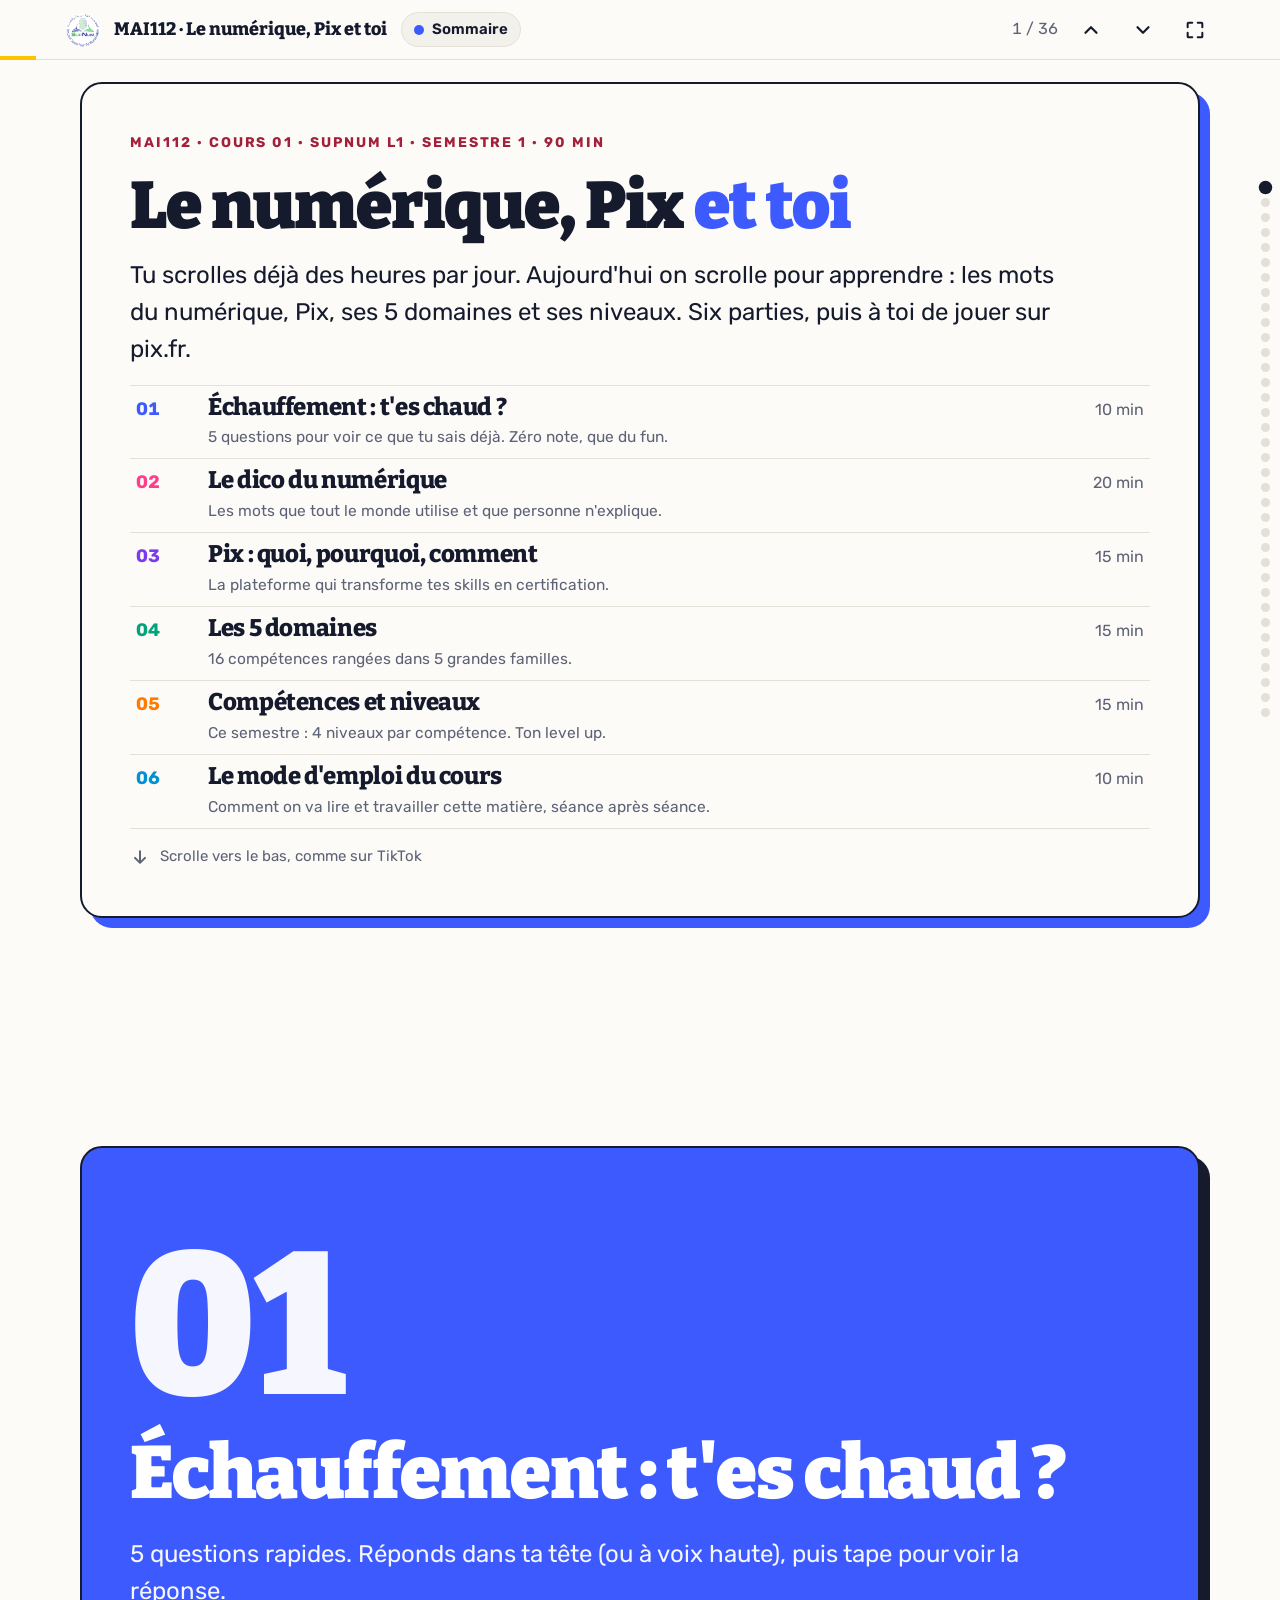
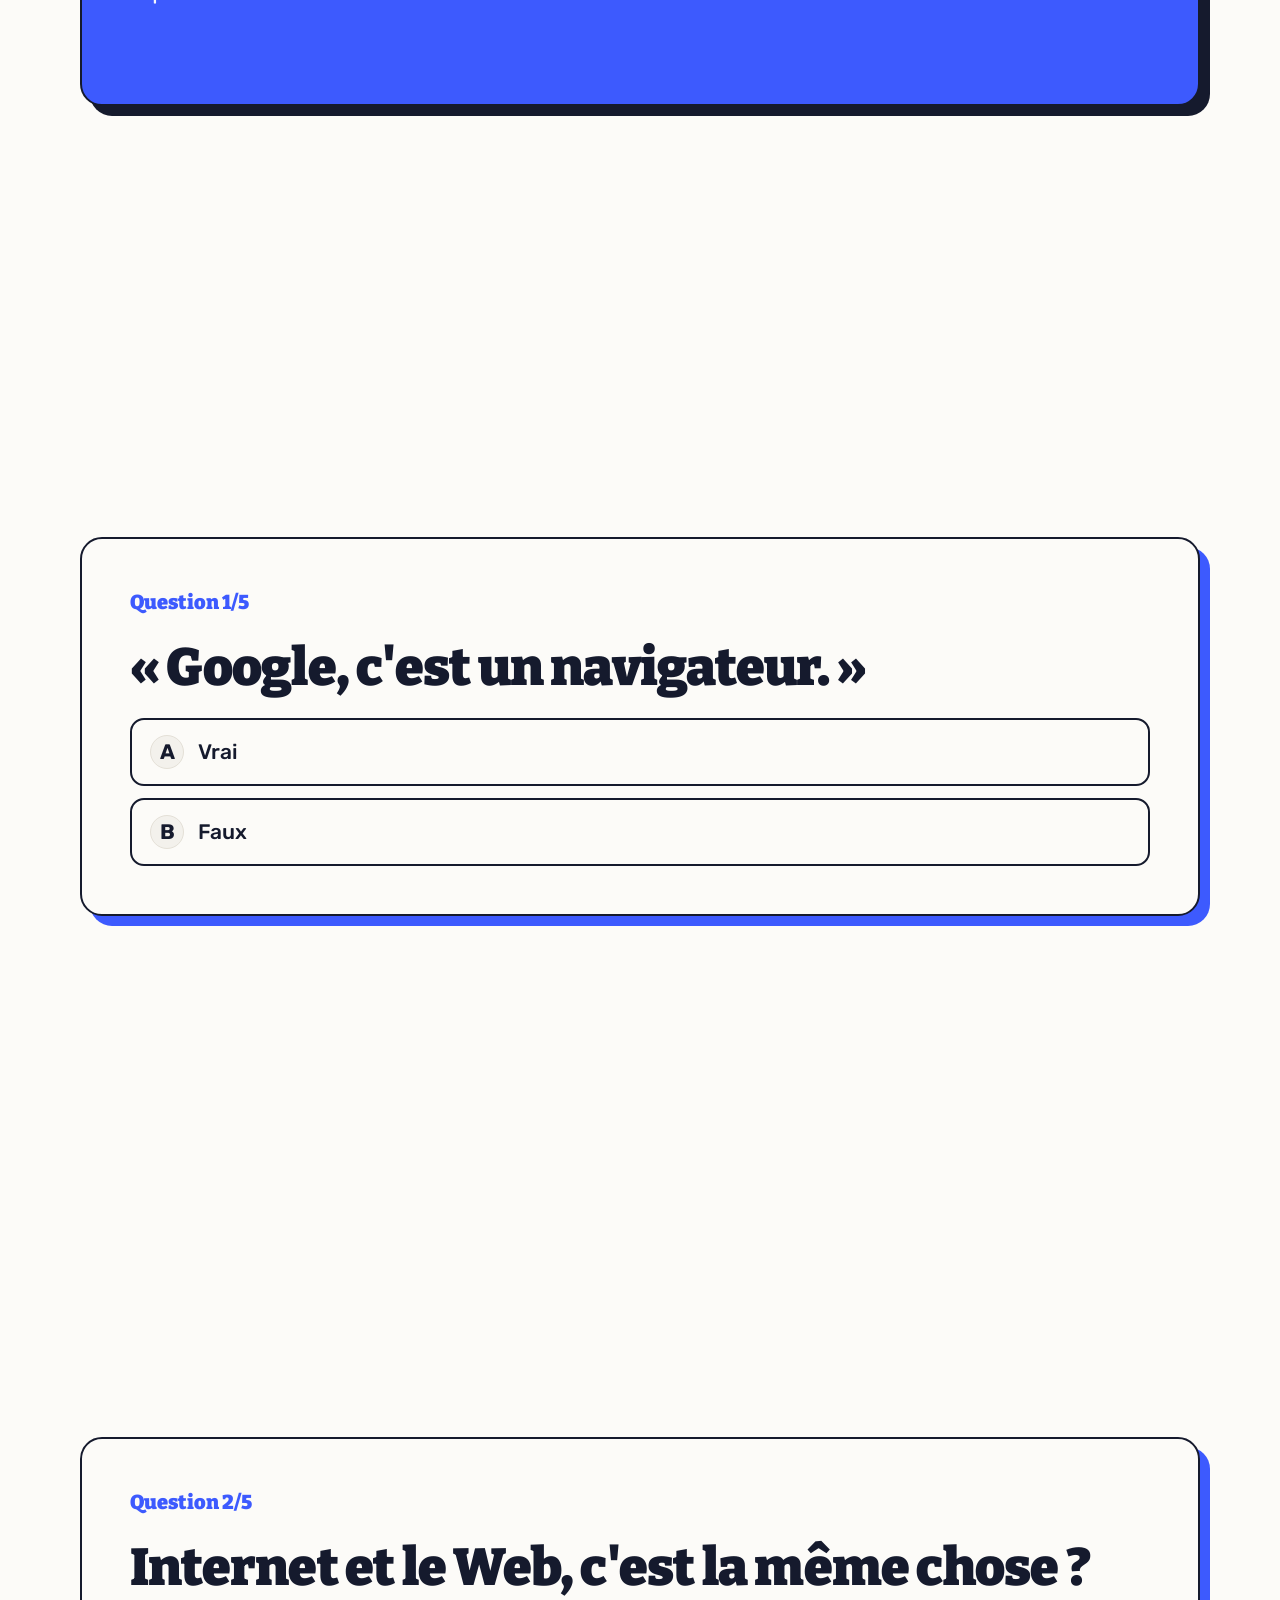
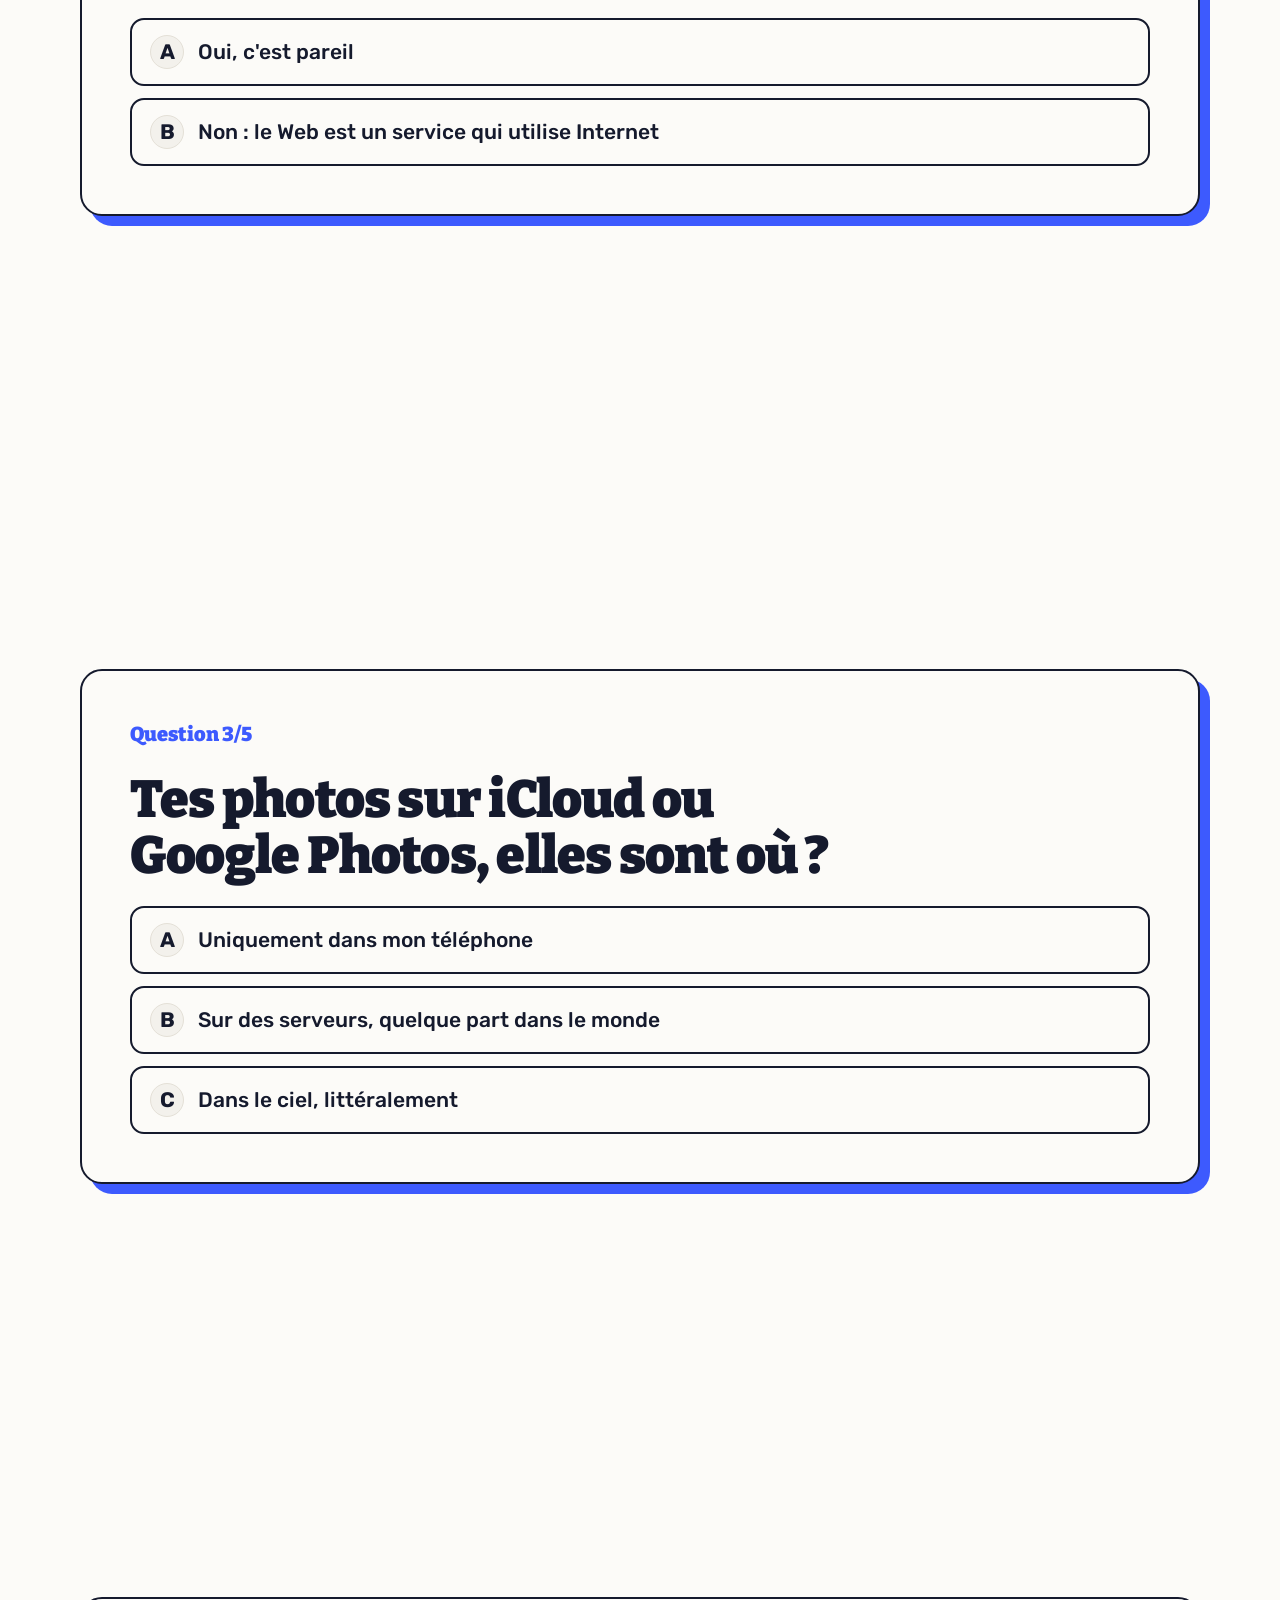
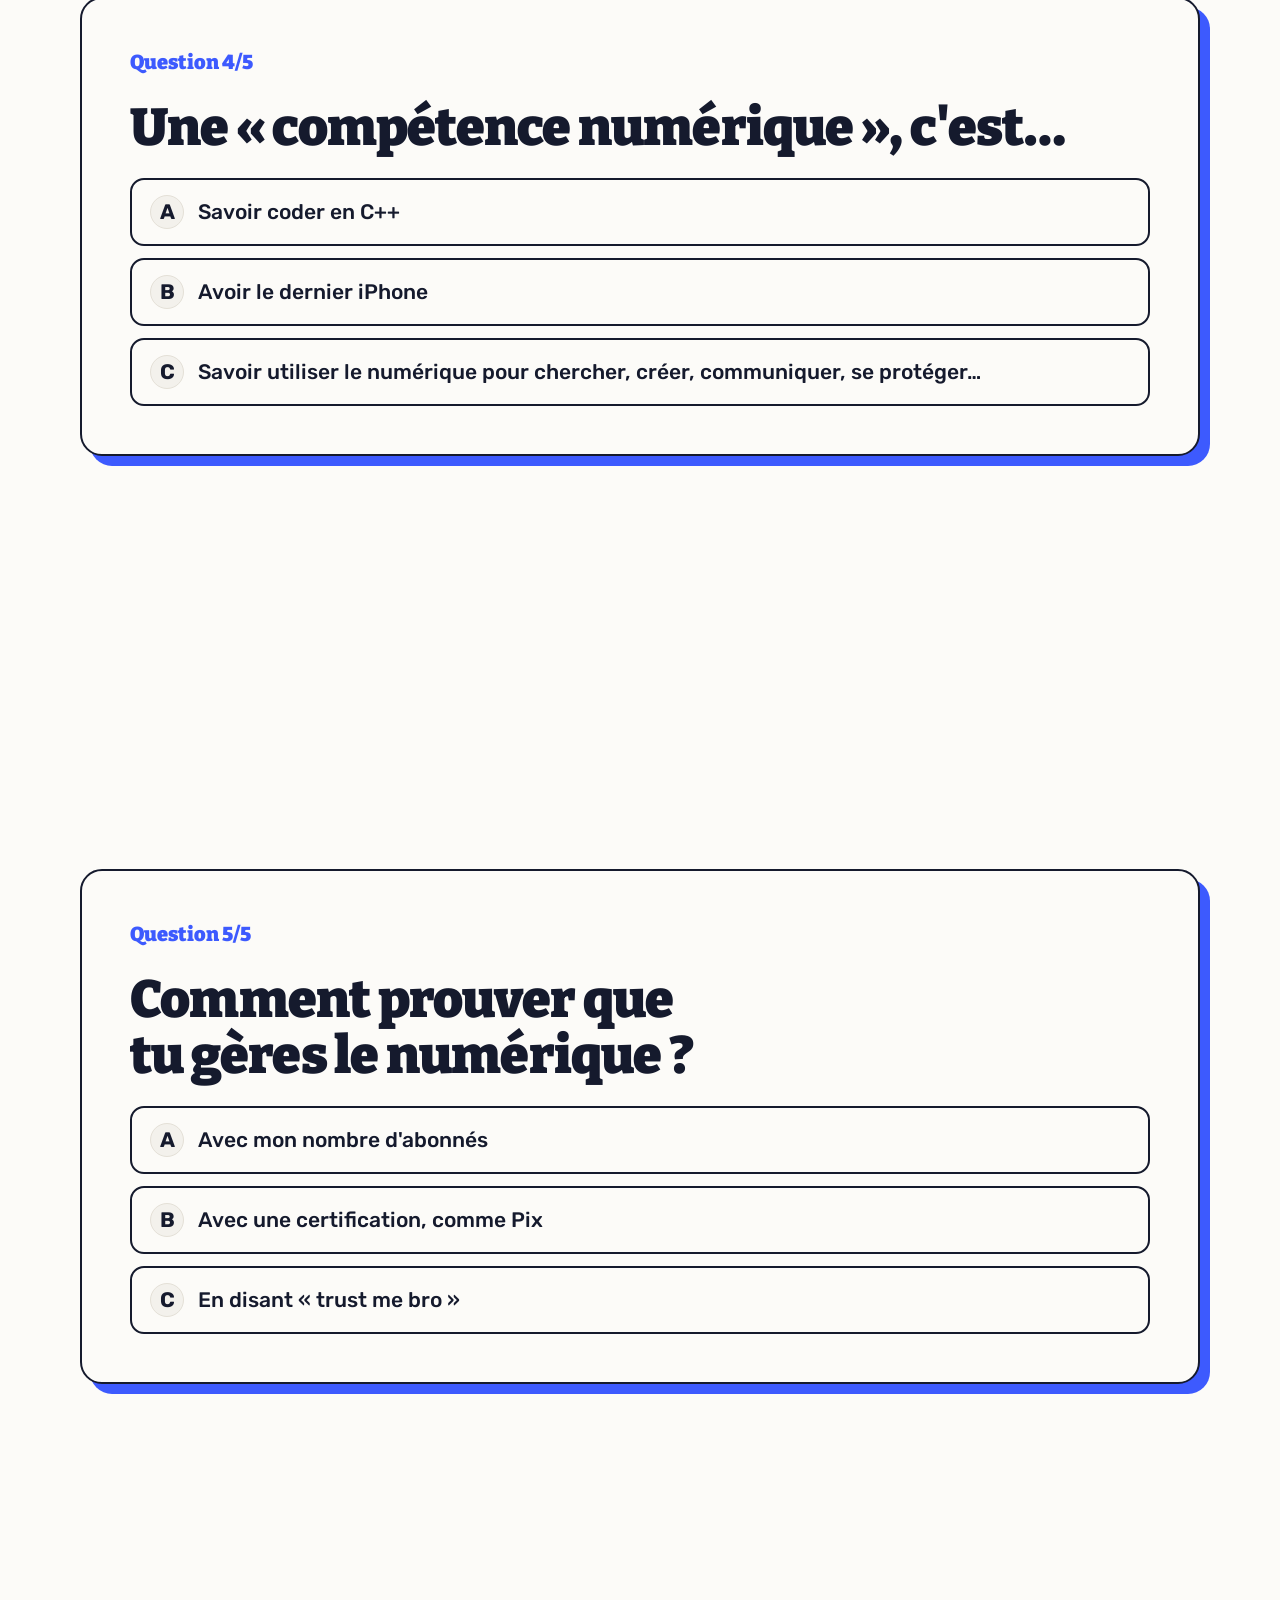
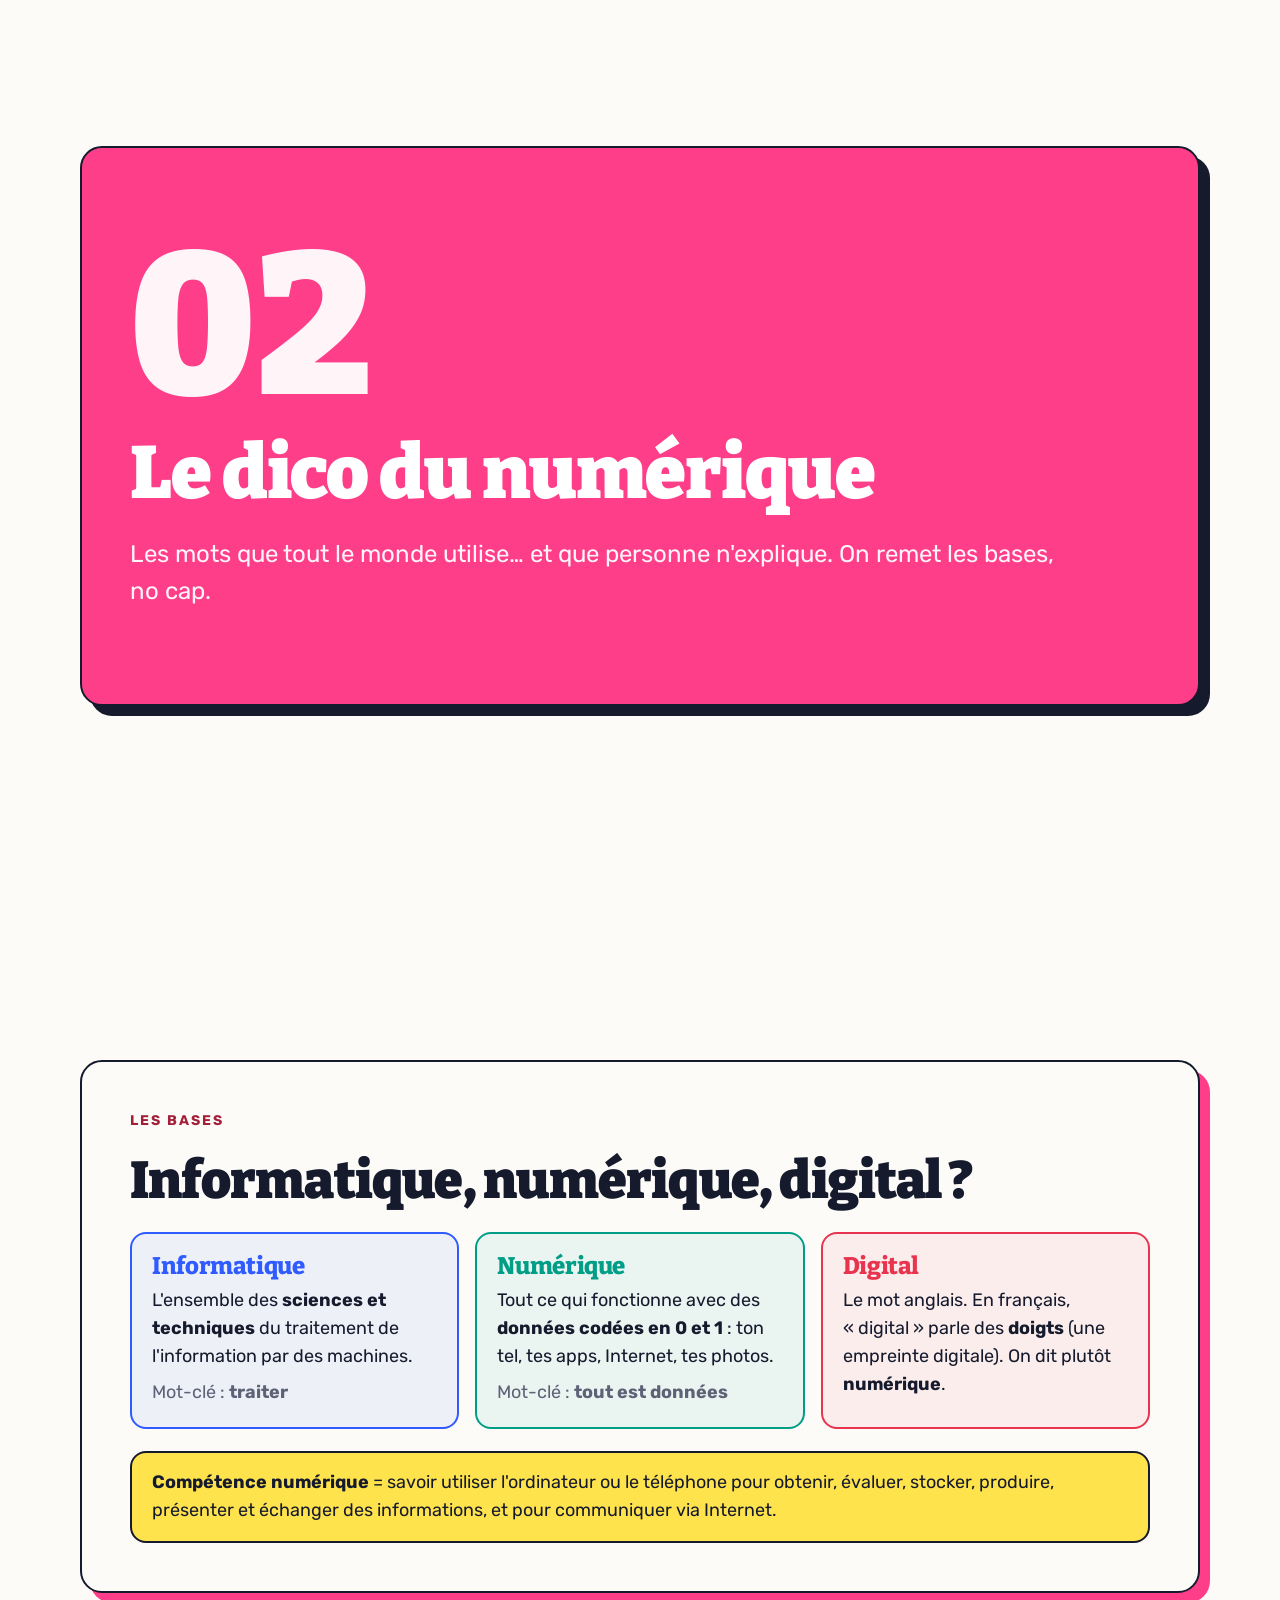
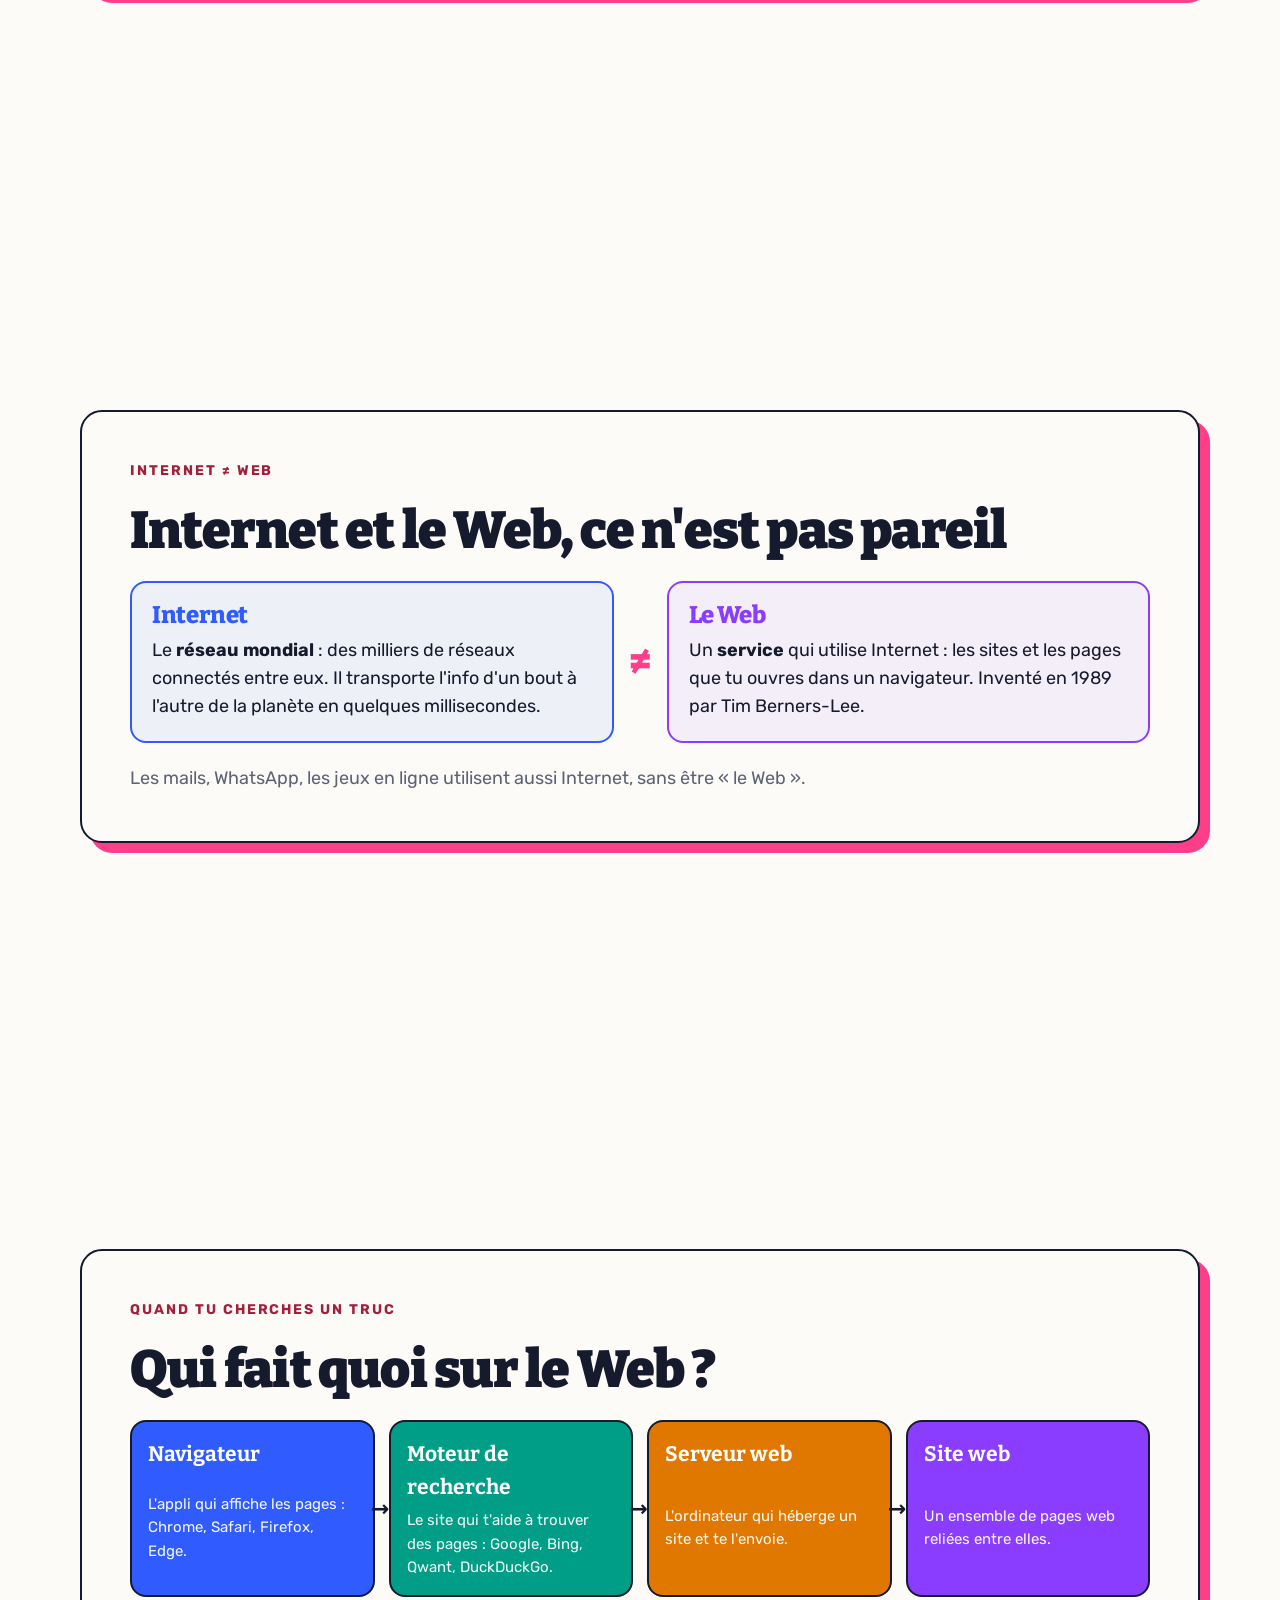
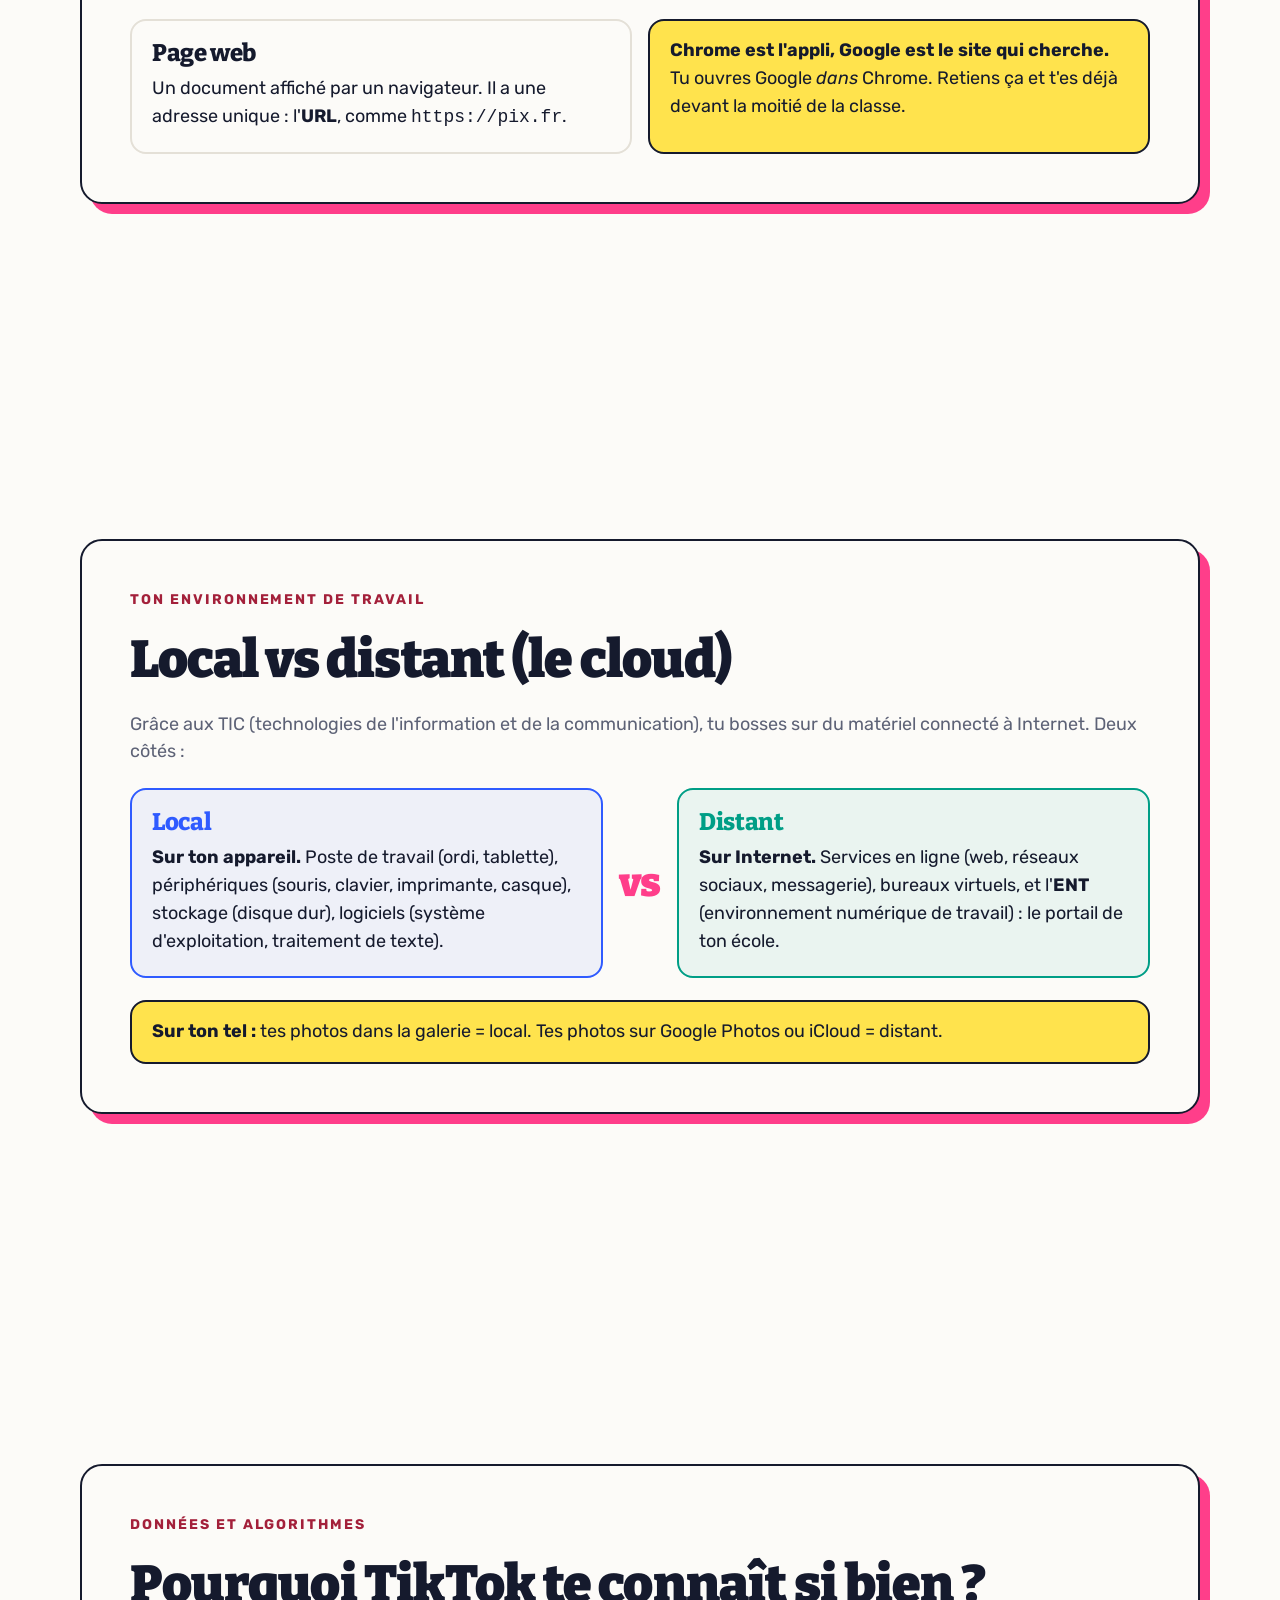
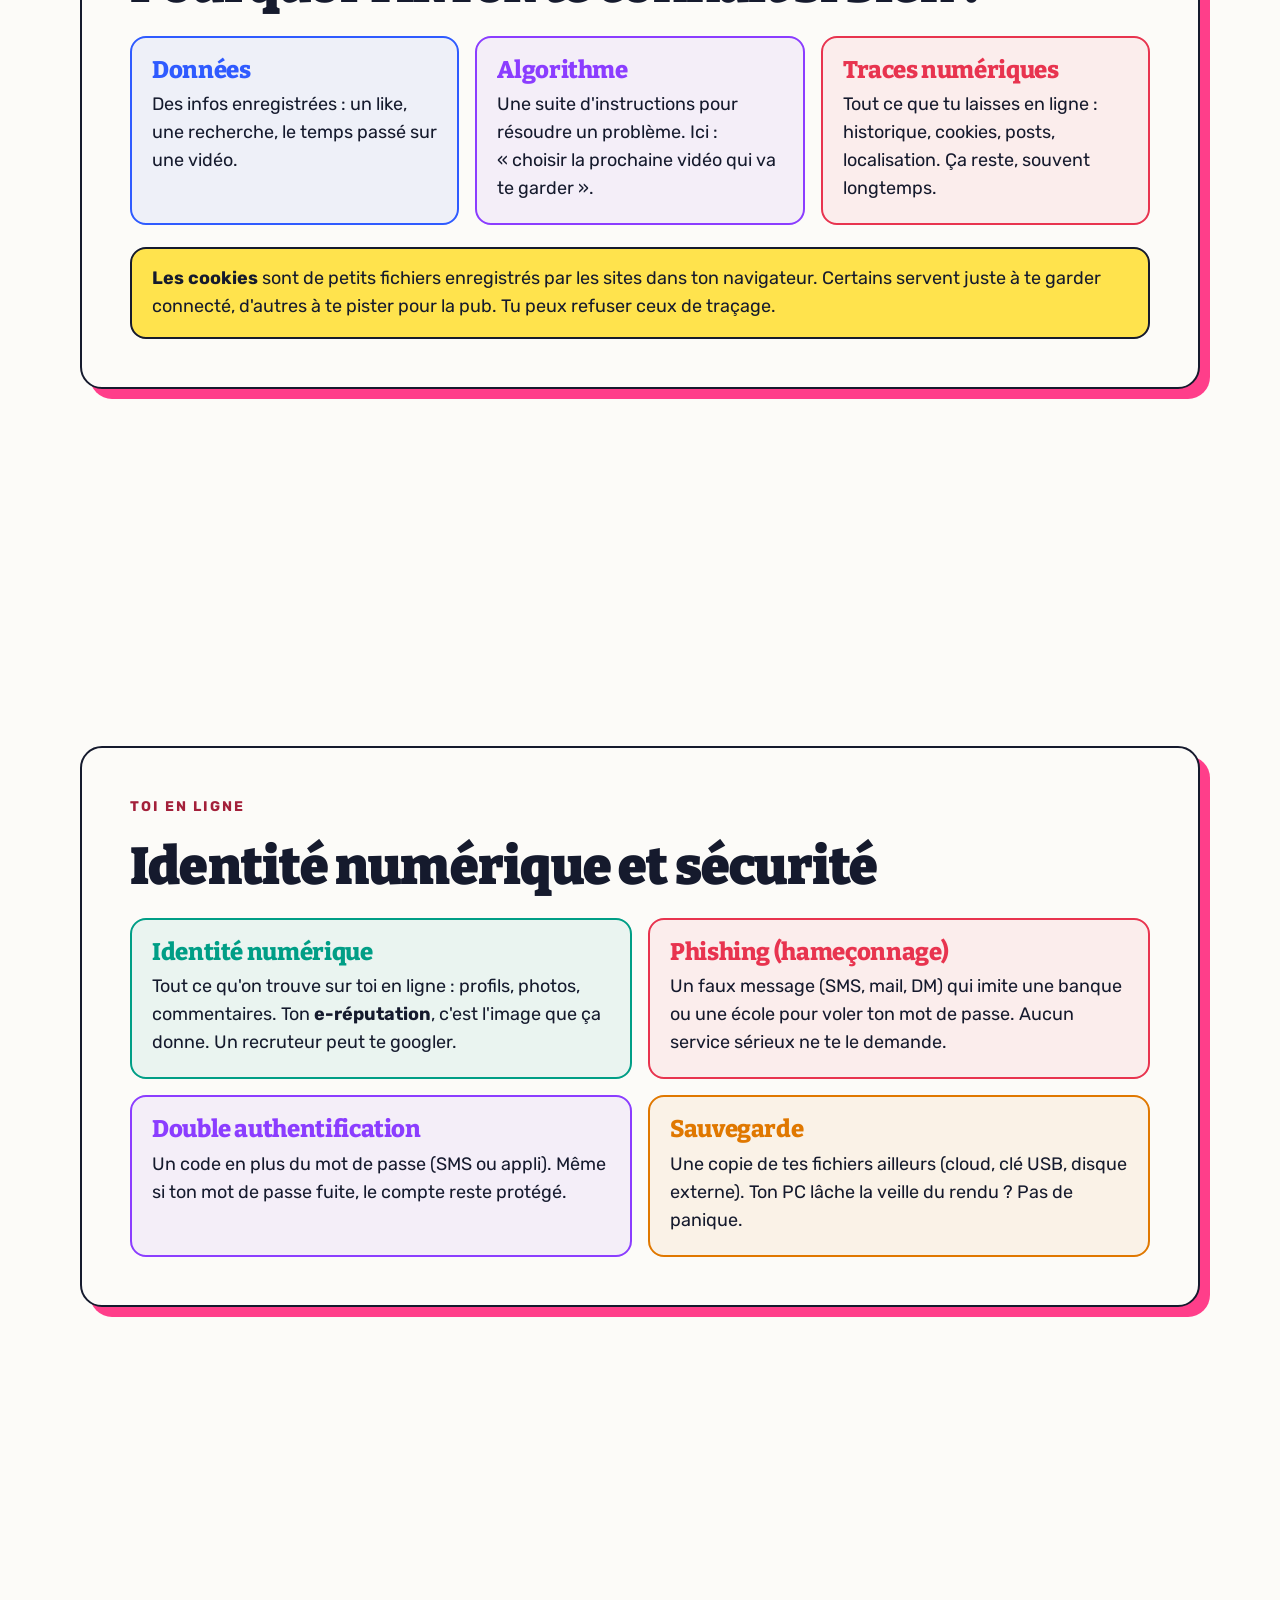
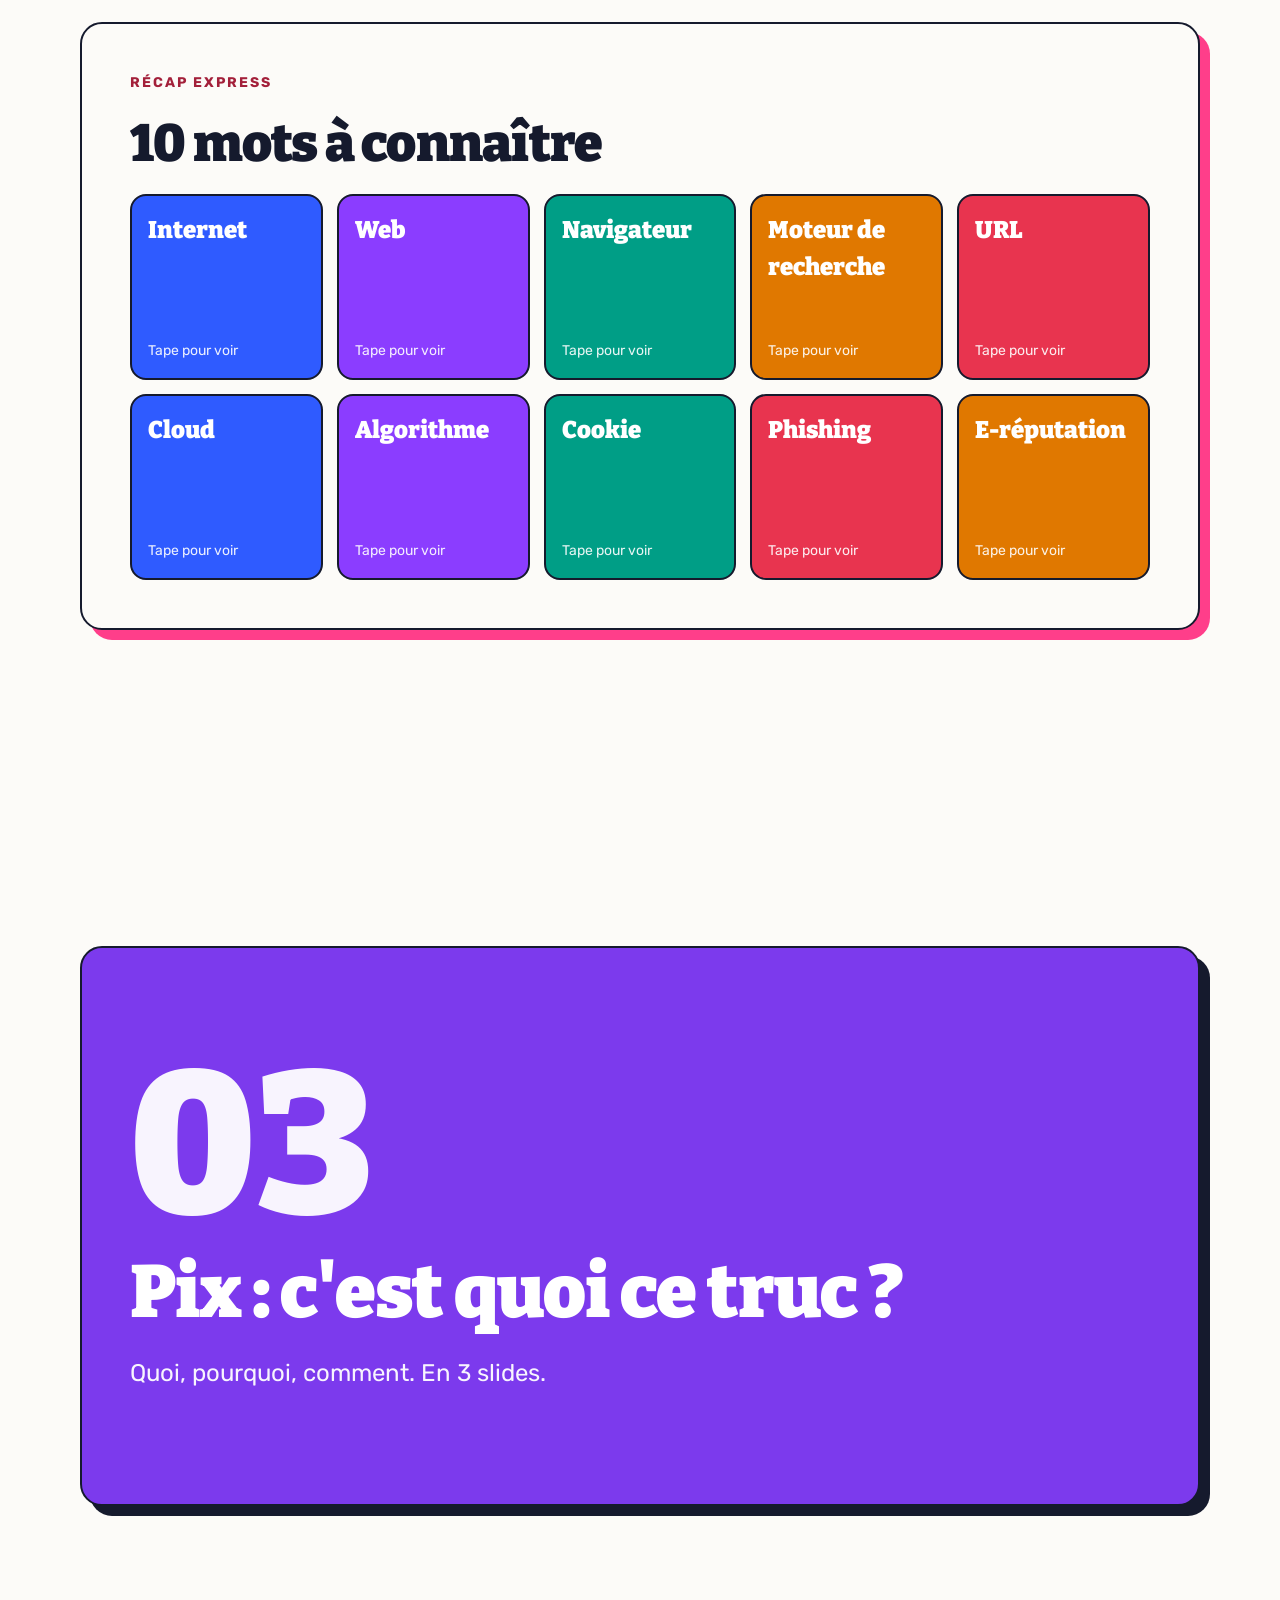
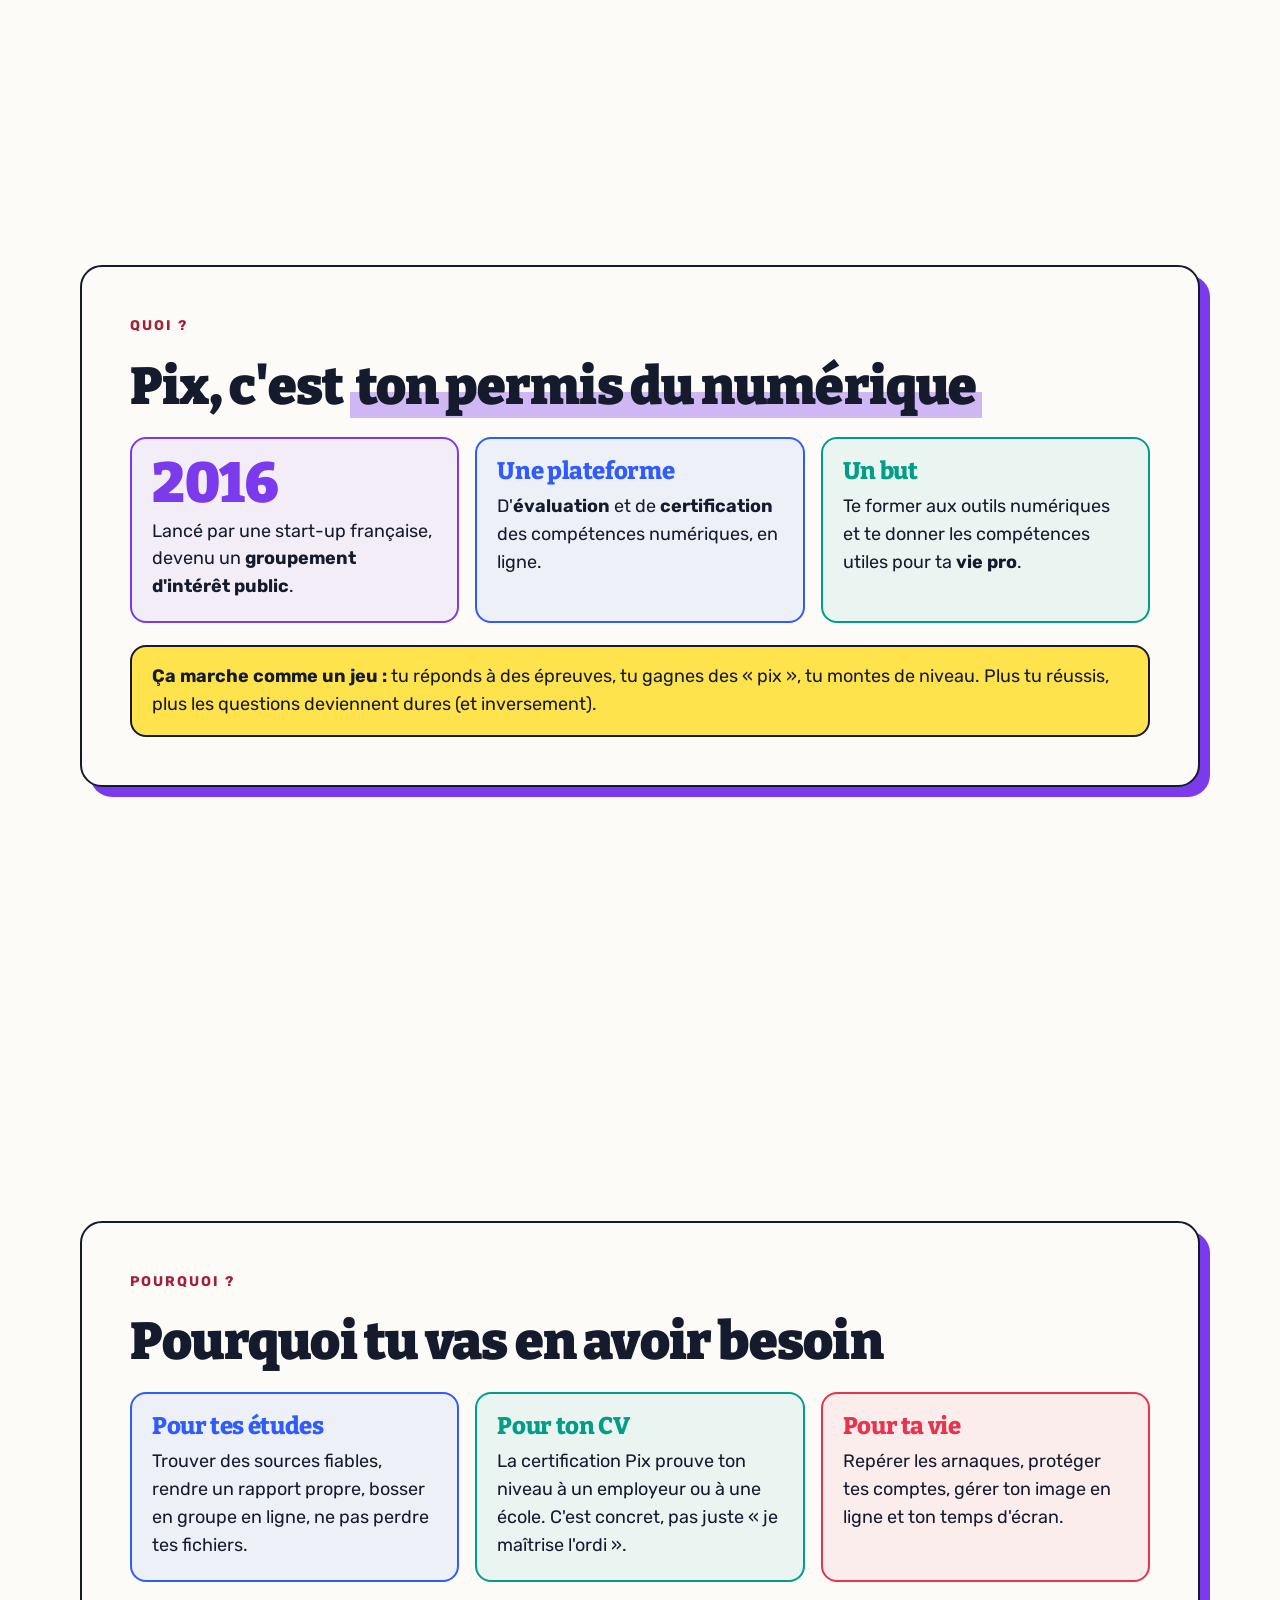
==== index.html @ 3073e81c "cours" ====
<!doctype html>
<html lang="fr">
<head>
<meta charset="utf-8">
<meta name="viewport" content="width=device-width, initial-scale=1, viewport-fit=cover">
<title>MAI112 · Le numérique, Pix et toi</title>
<meta name="description" content="MAI112 · Préparation à la certification PIX I · SupNum L1. Cours 01 : le numérique, Pix, les domaines, les compétences et les niveaux.">
<meta name="theme-color" content="#FCFBF8">
<link rel="icon" href="[data-uri]">
<link rel="preconnect" href="https://fonts.googleapis.com">
<link rel="preconnect" href="https://fonts.gstatic.com" crossorigin>
<link rel="stylesheet" href="https://fonts.googleapis.com/css2?family=Bitter:wght@700;800;900&family=Rubik:wght@400;500;600;700&display=swap">
<style>
/* =====================================================================
   MAI112 · Cours 01 — page de présentation "scroll" (une slide = un écran)
   Pour modifier le texte : cherche la slide (commentaires <!-- ===== -->)
   Couleurs : variables ci-dessous. Une couleur par partie + une par domaine.
   ===================================================================== */
:root{
  --paper:#FCFBF8; --paper-2:#F3F1EC; --ink:#151A2D; --muted:#5D6276; --line:#E4E0D7;
  --eyebrow:#A3203A;
  --p1:#3D5AFE;  /* 01 échauffement  */
  --p2:#FF3E8A;  /* 02 mots          */
  --p3:#7C3AED;  /* 03 Pix           */
  --p4:#00A37A;  /* 04 domaines      */
  --p5:#FF7A00;  /* 05 niveaux       */
  --p6:#0091D5;  /* 06 mode d'emploi */
  --d1:#2F5BFF; --d2:#009E86; --d3:#E07800; --d4:#E8344F; --d5:#8B3DFF;
  --lime:#D9FF3B; --yellow:#FFE34D; --bar-yellow:#FFC400; --on-color:#FFFFFF; --good:#11A05A; --bad:#E5383B;
  --frame:#151A2D;
  --f-display:"Bitter",Georgia,"Times New Roman",serif;
  --f-body:"Rubik","Segoe UI",system-ui,-apple-system,sans-serif;
  --bar:60px;
  color-scheme:light;
}

*{box-sizing:border-box}
html{scroll-snap-type:y mandatory;scroll-behavior:smooth;-webkit-text-size-adjust:100%}
body{margin:0;background:var(--paper);color:var(--ink);font-family:var(--f-body);font-size:18px;line-height:1.55}
h1,h2,h3{font-family:var(--f-display);margin:0;line-height:1.08;letter-spacing:-.015em;text-wrap:balance}
p{margin:0}
a{color:inherit}
button{font:inherit;color:inherit}
:focus-visible{outline:3px solid var(--p1);outline-offset:3px;border-radius:8px}
[hidden]{display:none!important}

/* ---------- barre du haut (comme MLF110 : titre · compteur · plein écran) ---------- */
body::before{content:"";position:fixed;inset:0 0 auto;height:env(safe-area-inset-top,0px);background:var(--paper);z-index:30}
.top{position:fixed;top:env(safe-area-inset-top,0px);left:0;right:0;height:var(--bar);z-index:20;background:color-mix(in srgb,var(--paper) 88%,transparent);backdrop-filter:blur(10px);-webkit-backdrop-filter:blur(10px);border-bottom:1px solid var(--line)}
.top .in{max-width:1180px;height:100%;margin:0 auto;display:flex;align-items:center;gap:14px;padding-left:max(16px,env(safe-area-inset-left,0px));padding-right:max(16px,env(safe-area-inset-right,0px))}
.top img{width:34px;height:34px;border-radius:50%;background:#fff;flex:none}
.top .t{font-family:var(--f-display);font-weight:800;font-size:18px;white-space:nowrap;overflow:hidden;text-overflow:ellipsis;min-width:0}
.top .sp{flex:1}
.where{display:flex;align-items:center;gap:8px;min-width:0;padding:5px 12px;border-radius:999px;background:var(--paper-2);border:1.5px solid var(--line);font-weight:600;font-size:15px;white-space:nowrap}
.where i{width:10px;height:10px;border-radius:50%;flex:none;background:var(--p1)}
.where span{overflow:hidden;text-overflow:ellipsis}
.count{font-variant-numeric:tabular-nums;color:var(--muted);font-size:16px;white-space:nowrap}
.ib{all:unset;cursor:pointer;width:38px;height:38px;display:grid;place-items:center;border-radius:10px;color:var(--ink);flex:none}
.ib:hover{background:var(--paper-2)}
.ib:focus-visible{outline:3px solid var(--p1)}
.ib svg{width:22px;height:22px}
.prog{position:absolute;left:0;bottom:-1px;height:4px;width:0;background:var(--bar-yellow);transition:width .25s}

/* ---------- slides ---------- */
.slide{scroll-snap-align:start;min-height:100svh;padding-top:calc(var(--bar) + env(safe-area-inset-top,0px) + 22px);padding-bottom:calc(34px + env(safe-area-inset-bottom,0px));padding-left:max(16px,env(safe-area-inset-left,0px));padding-right:max(16px,env(safe-area-inset-right,0px));display:flex;align-items:center;justify-content:center}
.frame{width:100%;max-width:1120px;border:2px solid var(--frame);border-radius:22px;background:var(--paper);padding:clamp(22px,4vw,48px);box-shadow:10px 10px 0 var(--accent,var(--p1));display:grid;gap:22px;position:relative}
.eyebrow{font-weight:700;font-size:14px;letter-spacing:.14em;text-transform:uppercase;color:var(--eyebrow)}
.h1{font-size:clamp(38px,6.6vw,74px);font-weight:900}
.h2{font-size:clamp(30px,4.6vw,52px);font-weight:900}
.lead{font-size:clamp(19px,2.2vw,24px);max-width:62ch}
.muted{color:var(--muted)}
.hl{background:linear-gradient(transparent 58%,color-mix(in srgb,var(--accent,var(--p1)) 35%,transparent) 58%);padding:0 .1em}
.c{color:var(--accent,var(--p1))}


/* sommaire numéroté (comme le CM 01 de MLF110) */
.toc{list-style:none;margin:0;padding:0;border-top:1px solid var(--line)}
.toc li{border-bottom:1px solid var(--line)}
.toc a{display:grid;grid-template-columns:56px 1fr auto;gap:6px 16px;align-items:baseline;padding:18px 6px;text-decoration:none}
.toc a:hover h3{color:var(--k)}
.toc .n{font-weight:700;color:var(--k);font-variant-numeric:tabular-nums}
.toc h3{font-size:clamp(21px,2.6vw,30px);font-weight:800;transition:color .15s}
.toc p{grid-column:2;color:var(--muted);font-size:17px}
.toc .min{color:var(--muted);font-size:16px;white-space:nowrap}
.scrollhint{display:flex;align-items:center;gap:10px;color:var(--muted);font-size:15px}
.scrollhint svg{width:20px;height:20px;animation:bob 1.6s ease-in-out infinite}
@keyframes bob{50%{transform:translateY(5px)}}

/* séparateur de partie : plein écran coloré */
.divider .frame{background:var(--accent);color:var(--on-color);border-color:var(--frame);box-shadow:10px 10px 0 var(--frame);min-height:min(70svh,560px);align-content:center}
.divider .big{font-family:var(--f-display);font-weight:900;font-size:clamp(90px,17vw,200px);line-height:.85;opacity:.95}
.divider .h1{color:var(--on-color)}
.divider .lead{color:var(--on-color);opacity:.95}
.divider .tag{display:inline-block;background:rgba(255,255,255,.18);border:1.5px solid rgba(255,255,255,.55);border-radius:999px;padding:4px 14px;font-weight:600;font-size:15px}

/* grilles */
.g2{display:grid;grid-template-columns:repeat(auto-fit,minmax(min(100%,300px),1fr));gap:16px}
.g3{display:grid;grid-template-columns:repeat(auto-fit,minmax(min(100%,230px),1fr));gap:16px}
.box{border:2px solid var(--line);border-radius:16px;padding:20px;display:grid;gap:8px;align-content:start;background:var(--paper)}
.box h3{font-size:24px;font-weight:800}
.box.k{border-color:var(--k);background:color-mix(in srgb,var(--k) 7%,var(--paper))}
.box.k h3{color:var(--k)}
.emo{font-size:30px;line-height:1}
.pill{display:inline-flex;align-items:center;gap:6px;border-radius:999px;padding:4px 12px;font-weight:600;font-size:15px;background:var(--paper-2);border:1.5px solid var(--line)}
.row{display:flex;flex-wrap:wrap;gap:8px}
.vs{display:grid;grid-template-columns:1fr auto 1fr;gap:16px;align-items:stretch}
.vs .x{align-self:center;font-family:var(--f-display);font-weight:900;font-size:40px;color:var(--accent)}
@media (max-width:720px){.vs{grid-template-columns:1fr}.vs .x{justify-self:center;font-size:30px}}
.callout{border-radius:16px;padding:16px 20px;background:var(--yellow);color:var(--ink);border:2px solid var(--frame)}
.callout b{color:var(--ink)}

/* quiz (tap pour répondre) */
.quiz{display:grid;gap:12px}
.opt{all:unset;cursor:pointer;display:flex;gap:14px;align-items:center;padding:15px 18px;border:2px solid var(--frame);border-radius:14px;font-size:clamp(18px,2vw,21px);font-weight:500;background:var(--paper);transition:transform .1s}
.opt:hover{border-color:var(--accent)}
.opt:focus-visible{outline:3px solid var(--accent);outline-offset:2px}
.opt .k{width:34px;height:34px;flex:none;border-radius:50%;display:grid;place-items:center;font-weight:700;background:var(--paper-2);border:1.5px solid var(--line)}
.opt.good{background:color-mix(in srgb,var(--good) 16%,var(--paper));border-color:var(--good)}
.opt.good .k{background:var(--good);color:#fff;border-color:var(--good)}
.opt.bad{background:color-mix(in srgb,var(--bad) 12%,var(--paper));border-color:var(--bad)}
.opt.bad .k{background:var(--bad);color:#fff;border-color:var(--bad)}
.opt[aria-disabled="true"]{cursor:default}
.reveal{border-radius:16px;padding:16px 18px;background:var(--paper-2);border:2px dashed var(--accent);display:grid;gap:4px;animation:pop .3s ease-out}
.reveal b{font-family:var(--f-display);font-size:22px}
@keyframes pop{from{transform:scale(.97);opacity:.4}to{transform:none;opacity:1}}
.qnum{font-family:var(--f-display);font-weight:900;color:var(--accent);font-size:20px}

/* cartes "dico" qui se retournent */
.flash{all:unset;cursor:pointer;min-height:150px;border:2px solid var(--frame);border-radius:16px;padding:16px;display:grid;align-content:space-between;gap:8px;background:var(--k);color:#fff}
.flash b{font-family:var(--f-display);font-size:24px;font-weight:900}
.flash small{font-size:14px;opacity:.9}
.flash.open{background:var(--paper);color:var(--ink)}
.flash.open b{font-size:18px;color:var(--k)}
.flash:focus-visible{outline:3px solid var(--k);outline-offset:3px}

/* chemin du web */
.flow{display:grid;grid-template-columns:repeat(4,1fr);gap:14px}
.flow .st{position:relative;border:2px solid var(--frame);border-radius:16px;padding:16px;background:var(--k);color:#fff;display:grid;gap:6px}
.flow .st b{font-family:var(--f-display);font-size:21px}
.flow .st span{font-size:15px;opacity:.95}
.flow .st:not(:last-child)::after{content:"→";position:absolute;right:-17px;top:50%;transform:translateY(-50%);font-weight:900;font-size:22px;color:var(--ink);z-index:1}
@media (max-width:820px){.flow{grid-template-columns:1fr 1fr}.flow .st::after{display:none}}

/* domaines */
.dom{border:2px solid var(--frame);border-radius:18px;padding:18px;background:var(--k);color:#fff;display:grid;gap:8px;align-content:start}
.dom .num{font-family:var(--f-display);font-weight:900;font-size:44px;line-height:1}
.dom b{font-family:var(--f-display);font-size:20px;line-height:1.15}
.dom small{opacity:.92;font-size:14.5px}
.g5{display:grid;grid-template-columns:repeat(5,1fr);gap:14px}
@media (max-width:980px){.g5{grid-template-columns:repeat(auto-fit,minmax(min(100%,190px),1fr))}}
.comps{list-style:none;margin:0;padding:0;display:grid;gap:12px}
.comps li{display:grid;grid-template-columns:64px 1fr;gap:14px;align-items:start;padding:14px 16px;border:2px solid var(--line);border-radius:14px}
.comps .code{font-family:var(--f-display);font-weight:900;font-size:24px;color:var(--k)}
.comps b{font-size:19px;display:block}
.comps span{color:var(--muted);font-size:16px}

/* niveaux */
.stairs{display:grid;grid-template-columns:repeat(4,1fr);gap:12px;align-items:end}
.stairs div{border:2px solid var(--frame);border-radius:14px;padding:14px;background:var(--accent);color:#fff;display:grid;gap:4px;align-content:start}
.stairs div:nth-child(1){min-height:120px;background:color-mix(in srgb,var(--accent) 45%,var(--paper));color:var(--ink)}
.stairs div:nth-child(2){min-height:170px;background:color-mix(in srgb,var(--accent) 65%,var(--paper));color:var(--ink)}
.stairs div:nth-child(3){min-height:220px;background:color-mix(in srgb,var(--accent) 85%,var(--paper))}
.stairs div:nth-child(4){min-height:270px}
.stairs b{font-family:var(--f-display);font-size:24px;font-weight:900}
.stairs span{font-size:15px}
@media (max-width:640px){.stairs{grid-template-columns:1fr 1fr}.stairs div{min-height:auto!important}}
.big-stat{font-family:var(--f-display);font-weight:900;font-size:clamp(56px,9vw,104px);line-height:.9;color:var(--accent)}
.lvl{display:grid;grid-template-columns:120px 1fr;gap:16px;align-items:start;padding:14px 0;border-bottom:1px solid var(--line)}
.lvl:last-child{border-bottom:0}
.lvl .tag{font-family:var(--f-display);font-weight:900;font-size:18px;color:var(--accent)}
.lvl .tag small{display:block;font-family:var(--f-body);font-weight:500;font-size:14px;color:var(--muted)}
.lvl em{color:var(--muted);font-style:normal;font-size:16px;display:block;margin-top:2px}
@media (max-width:560px){.lvl{grid-template-columns:1fr;gap:4px}}

/* étapes numérotées */
.steps{list-style:none;margin:0;padding:0;display:grid;gap:12px;counter-reset:s}
.steps li{display:grid;grid-template-columns:46px 1fr;gap:14px;align-items:start;counter-increment:s;font-size:19px}
.steps li::before{content:counter(s);width:46px;height:46px;border-radius:50%;display:grid;place-items:center;background:var(--accent);color:#fff;font-family:var(--f-display);font-weight:900;font-size:21px;border:2px solid var(--frame)}
.steps b{display:block}
.steps span{color:var(--muted);font-size:16.5px}

.portal{text-decoration:none;border:2px solid var(--frame);border-radius:16px;padding:16px;display:grid;gap:4px;background:var(--paper)}
.portal code{font-family:ui-monospace,Menlo,Consolas,monospace;font-size:19px;color:var(--k);font-weight:700}
.portal.me{background:var(--k);color:#fff}
.portal.me code{color:#fff}

.end .h1{font-size:clamp(46px,8vw,96px)}
footer.credit{scroll-snap-align:end;text-align:center;color:var(--muted);font-size:14px;padding:16px max(16px,env(safe-area-inset-right,0px)) calc(24px + env(safe-area-inset-bottom,0px)) max(16px,env(safe-area-inset-left,0px))}

/* points de navigation à droite (desktop) */
.dots{position:fixed;right:max(10px,env(safe-area-inset-right,0px));top:50%;transform:translateY(-50%);display:grid;gap:6px;z-index:15}
.dots button{all:unset;cursor:pointer;width:9px;height:9px;border-radius:50%;background:var(--line);transition:transform .15s,background .15s}
.dots button[aria-current="true"]{background:var(--ink);transform:scale(1.5)}
.dots button:focus-visible{outline:2px solid var(--p1);outline-offset:2px}
@media (max-width:1240px){.dots{display:none}}

/* compact variants */
.toc.sm a{padding:9px 6px;row-gap:2px}
.toc.sm h3{font-size:clamp(18px,2vw,22px)}
.toc.sm p{font-size:15.5px}
.intro .frame{gap:16px}
.intro .h1{font-size:clamp(38px,5.4vw,66px)}
.intro .toc a{padding:9px 6px;row-gap:2px}
.intro .toc h3{font-size:clamp(19px,2vw,24px)}
.intro .toc p{font-size:15.5px}
.g22{display:grid;grid-template-columns:repeat(2,minmax(0,1fr));gap:16px}
.flashes{display:grid;grid-template-columns:repeat(5,minmax(0,1fr));gap:14px}
@media (max-width:900px){.flashes{grid-template-columns:repeat(3,minmax(0,1fr))}}

@media (max-width:600px){
  html{scroll-snap-type:y proximity}
  body{font-size:17px}
  .g22{grid-template-columns:1fr}
  .flashes{grid-template-columns:1fr 1fr;gap:10px}
  .flash{min-height:92px;padding:12px}
  .flash b{font-size:19px}
  .box{padding:14px 16px;gap:6px;grid-template-columns:auto 1fr;column-gap:10px;align-items:center}
  .box>*{grid-column:1/-1}
  .box>.emo{grid-column:1;font-size:24px}
  .box>.emo+h3{grid-column:2}
  .box h3{font-size:20px}
  .box p{font-size:16px}
  .frame{gap:16px;padding:20px 18px}
  .comps li{grid-template-columns:42px 1fr;padding:12px}
  .comps .code{font-size:19px}
  .comps b{font-size:17px}
  .comps span{font-size:15px}
  .dom{padding:14px;gap:4px}
  .dom .num{font-size:30px}
  .g5{grid-template-columns:1fr 1fr;gap:10px}
  .g5 .dom:last-child{grid-column:1/-1}
  .flow{gap:10px}
  .flow .st{padding:12px}
  .flow .st b{font-size:18px}
  .flow .st span{font-size:14px}
  .frame{box-shadow:6px 6px 0 var(--accent,var(--p1));border-radius:18px}
  .divider .frame{box-shadow:6px 6px 0 var(--frame)}
  .toc a{grid-template-columns:40px 1fr;padding:14px 2px}
  .toc .min{grid-column:2;grid-row:3;font-size:14px}
  .top .t span{display:none}
  :root{--bar:96px}
  .top .in{flex-wrap:wrap;align-content:center;gap:6px 10px;padding-block:6px}
  .where{order:5;flex-basis:100%;justify-content:flex-start;font-size:14px;padding:4px 10px}
}
@media (prefers-reduced-motion:reduce){html{scroll-behavior:auto}*{animation:none!important;transition:none!important}}
</style>
</head>
<body>

<header class="top">
  <div class="in">
    <img src="[data-uri]" alt="SupNum">
    <div class="t">MAI112 <span>· Le numérique, Pix et toi</span></div>
    <div class="where" id="where" aria-live="polite"><i id="wdot"></i><span id="wtext">Sommaire</span></div>
    <div class="sp"></div>
    <span class="count" id="count" aria-live="polite">1 / 1</span>
    <button class="ib" id="up" aria-label="Slide précédente"><svg viewBox="0 0 24 24" fill="none" stroke="currentColor" stroke-width="2.4" stroke-linecap="round" stroke-linejoin="round"><path d="M6 15l6-6 6 6"/></svg></button>
    <button class="ib" id="down" aria-label="Slide suivante"><svg viewBox="0 0 24 24" fill="none" stroke="currentColor" stroke-width="2.4" stroke-linecap="round" stroke-linejoin="round"><path d="M6 9l6 6 6-6"/></svg></button>
    <button class="ib" id="fs" aria-label="Plein écran"><svg viewBox="0 0 24 24" fill="none" stroke="currentColor" stroke-width="2.2" stroke-linecap="round"><path d="M4 9V5a1 1 0 0 1 1-1h4M15 4h4a1 1 0 0 1 1 1v4M20 15v4a1 1 0 0 1-1 1h-4M9 20H5a1 1 0 0 1-1-1v-4"/></svg></button>
  </div>
  <div class="prog" id="prog"></div>
</header>
<nav class="dots" id="dots" aria-label="Aller à une slide"></nav>

<main id="deck">

<!-- ===== 1 · COUVERTURE + SOMMAIRE ===== -->
<section class="slide intro" id="intro" style="--accent:var(--p1)">
  <div class="frame">
    <p class="eyebrow">MAI112 · Cours 01 · SupNum L1 · Semestre 1 · 90 min</p>
    <h1 class="h1">Le numérique, Pix <span class="c">et toi</span></h1>
    <p class="lead">Tu scrolles déjà des heures par jour. Aujourd'hui on scrolle pour apprendre : les mots du numérique, Pix, ses 5 domaines et ses niveaux. Six parties, puis à toi de jouer sur pix.fr.</p>
    <ol class="toc">
      <li><a href="#p1" style="--k:var(--p1)"><span class="n">01</span><h3>Échauffement : t'es chaud ?</h3><span class="min">10 min</span><p>5 questions pour voir ce que tu sais déjà. Zéro note, que du fun.</p></a></li>
      <li><a href="#p2" style="--k:var(--p2)"><span class="n">02</span><h3>Le dico du numérique</h3><span class="min">20 min</span><p>Les mots que tout le monde utilise et que personne n'explique.</p></a></li>
      <li><a href="#p3" style="--k:var(--p3)"><span class="n">03</span><h3>Pix : quoi, pourquoi, comment</h3><span class="min">15 min</span><p>La plateforme qui transforme tes skills en certification.</p></a></li>
      <li><a href="#p4" style="--k:var(--p4)"><span class="n">04</span><h3>Les 5 domaines</h3><span class="min">15 min</span><p>16 compétences rangées dans 5 grandes familles.</p></a></li>
      <li><a href="#p5" style="--k:var(--p5)"><span class="n">05</span><h3>Compétences et niveaux</h3><span class="min">15 min</span><p>Ce semestre : 4 niveaux par compétence. Ton level up.</p></a></li>
      <li><a href="#p6" style="--k:var(--p6)"><span class="n">06</span><h3>Le mode d'emploi du cours</h3><span class="min">10 min</span><p>Comment on va lire et travailler cette matière, séance après séance.</p></a></li>
    </ol>
    <p class="scrollhint"><svg viewBox="0 0 24 24" fill="none" stroke="currentColor" stroke-width="2.4" stroke-linecap="round" stroke-linejoin="round"><path d="M12 5v14M6 13l6 6 6-6"/></svg>Scrolle vers le bas, comme sur TikTok</p>
  </div>
</section>

<!-- ===== PARTIE 01 · ÉCHAUFFEMENT ===== -->
<section class="slide divider" id="p1" style="--accent:var(--p1)">
  <div class="frame">
    <span class="big">01</span>
    <h2 class="h1">Échauffement : t'es chaud ?</h2>
    <p class="lead">5 questions rapides. Réponds dans ta tête (ou à voix haute), puis tape pour voir la réponse.</p>
  </div>
</section>

<section class="slide" style="--accent:var(--p1)">
  <div class="frame">
    <p class="qnum">Question 1/5</p>
    <h2 class="h2">« Google, c'est un navigateur. »</h2>
    <div class="quiz" data-answer="1" data-ok="Bien vu !" data-ko="Le piège classique" data-why="Google est un moteur de recherche (un site qui cherche). Le navigateur, c'est l'appli qui affiche les pages : Chrome, Safari, Firefox, Edge.">
      <button class="opt" data-k="0"><span class="k">A</span>Vrai</button>
      <button class="opt" data-k="1"><span class="k">B</span>Faux</button>
    </div>
  </div>
</section>

<section class="slide" style="--accent:var(--p1)">
  <div class="frame">
    <p class="qnum">Question 2/5</p>
    <h2 class="h2">Internet et le Web, c'est la même chose ?</h2>
    <div class="quiz" data-answer="1" data-ok="Exact !" data-ko="Presque !" data-why="Internet, c'est le réseau mondial (les « routes »). Le Web, c'est un service qui roule dessus : les sites et les pages. WhatsApp ou les mails utilisent Internet sans être le Web.">
      <button class="opt" data-k="0"><span class="k">A</span>Oui, c'est pareil</button>
      <button class="opt" data-k="1"><span class="k">B</span>Non : le Web est un service qui utilise Internet</button>
    </div>
  </div>
</section>

<section class="slide" style="--accent:var(--p1)">
  <div class="frame">
    <p class="qnum">Question 3/5</p>
    <h2 class="h2">Tes photos sur iCloud ou Google Photos, elles sont où ?</h2>
    <div class="quiz" data-answer="1" data-ok="Bonne réponse !" data-ko="Pas tout à fait" data-why="Le cloud, ce sont des ordinateurs (des serveurs) d'une entreprise, ailleurs dans le monde. Ton téléphone garde parfois une copie, mais l'original est sur leurs serveurs.">
      <button class="opt" data-k="0"><span class="k">A</span>Uniquement dans mon téléphone</button>
      <button class="opt" data-k="1"><span class="k">B</span>Sur des serveurs, quelque part dans le monde</button>
      <button class="opt" data-k="2"><span class="k">C</span>Dans le ciel, littéralement</button>
    </div>
  </div>
</section>

<section class="slide" style="--accent:var(--p1)">
  <div class="frame">
    <p class="qnum">Question 4/5</p>
    <h2 class="h2">Une « compétence numérique », c'est…</h2>
    <div class="quiz" data-answer="2" data-ok="Bonne réponse !" data-ko="Hmm, non" data-why="Pas besoin d'être développeur : c'est savoir utiliser les outils numériques pour chercher, ranger, créer, partager, communiquer et se protéger.">
      <button class="opt" data-k="0"><span class="k">A</span>Savoir coder en C++</button>
      <button class="opt" data-k="1"><span class="k">B</span>Avoir le dernier iPhone</button>
      <button class="opt" data-k="2"><span class="k">C</span>Savoir utiliser le numérique pour chercher, créer, communiquer, se protéger…</button>
    </div>
  </div>
</section>

<section class="slide" style="--accent:var(--p1)">
  <div class="frame">
    <p class="qnum">Question 5/5</p>
    <h2 class="h2">Comment prouver que tu gères le numérique ?</h2>
    <div class="quiz" data-answer="1" data-ok="C'est ça !" data-ko="Bien tenté…" data-why="Avec Pix : une plateforme qui teste tes compétences, te donne un niveau et peut délivrer une certification à mettre sur ton CV.">
      <button class="opt" data-k="0"><span class="k">A</span>Avec mon nombre d'abonnés</button>
      <button class="opt" data-k="1"><span class="k">B</span>Avec une certification, comme Pix</button>
      <button class="opt" data-k="2"><span class="k">C</span>En disant « trust me bro »</button>
    </div>
  </div>
</section>

<!-- ===== PARTIE 02 · LE DICO DU NUMÉRIQUE ===== -->
<section class="slide divider" id="p2" style="--accent:var(--p2)">
  <div class="frame">
    <span class="big">02</span>
    <h2 class="h1">Le dico du numérique</h2>
    <p class="lead">Les mots que tout le monde utilise… et que personne n'explique. On remet les bases, no cap.</p>
  </div>
</section>

<section class="slide" style="--accent:var(--p2)">
  <div class="frame">
    <p class="eyebrow">Les bases</p>
    <h2 class="h2">Informatique, numérique, digital ?</h2>
    <div class="g3">
      <div class="box k" style="--k:var(--d1)"><h3>Informatique</h3><p>L'ensemble des <b>sciences et techniques</b> du traitement de l'information par des machines.</p><p class="muted">Mot-clé : <b>traiter</b></p></div>
      <div class="box k" style="--k:var(--d2)"><h3>Numérique</h3><p>Tout ce qui fonctionne avec des <b>données codées en 0 et 1</b> : ton tel, tes apps, Internet, tes photos.</p><p class="muted">Mot-clé : <b>tout est données</b></p></div>
      <div class="box k" style="--k:var(--d4)"><h3>Digital</h3><p>Le mot anglais. En français, « digital » parle des <b>doigts</b> (une empreinte digitale). On dit plutôt <b>numérique</b>.</p></div>
    </div>
    <div class="callout"><p><b>Compétence numérique</b> = savoir utiliser l'ordinateur ou le téléphone pour obtenir, évaluer, stocker, produire, présenter et échanger des informations, et pour communiquer via Internet.</p></div>
  </div>
</section>

<section class="slide" style="--accent:var(--p2)">
  <div class="frame">
    <p class="eyebrow">Internet ≠ Web</p>
    <h2 class="h2">Internet et le Web, ce n'est pas pareil</h2>
    <div class="vs">
      <div class="box k" style="--k:var(--d1)"><h3>Internet</h3><p>Le <b>réseau mondial</b> : des milliers de réseaux connectés entre eux. Il transporte l'info d'un bout à l'autre de la planète en quelques millisecondes.</p></div>
      <span class="x">≠</span>
      <div class="box k" style="--k:var(--d5)"><h3>Le Web</h3><p>Un <b>service</b> qui utilise Internet : les sites et les pages que tu ouvres dans un navigateur. Inventé en 1989 par Tim Berners-Lee.</p></div>
    </div>
    <p class="muted">Les mails, WhatsApp, les jeux en ligne utilisent aussi Internet, sans être « le Web ».</p>
  </div>
</section>

<section class="slide" style="--accent:var(--p2)">
  <div class="frame">
    <p class="eyebrow">Quand tu cherches un truc</p>
    <h2 class="h2">Qui fait quoi sur le Web ?</h2>
    <div class="flow">
      <div class="st" style="--k:var(--d1)"><b>Navigateur</b><span>L'appli qui affiche les pages : Chrome, Safari, Firefox, Edge.</span></div>
      <div class="st" style="--k:var(--d2)"><b>Moteur de recherche</b><span>Le site qui t'aide à trouver des pages : Google, Bing, Qwant, DuckDuckGo.</span></div>
      <div class="st" style="--k:var(--d3)"><b>Serveur web</b><span>L'ordinateur qui héberge un site et te l'envoie.</span></div>
      <div class="st" style="--k:var(--d5)"><b>Site web</b><span>Un ensemble de pages web reliées entre elles.</span></div>
    </div>
    <div class="g2">
      <div class="box"><h3>Page web</h3><p>Un document affiché par un navigateur. Il a une adresse unique : l'<b>URL</b>, comme <code>https://pix.fr</code>.</p></div>
      <div class="callout"><p><b>Chrome est l'appli, Google est le site qui cherche.</b> Tu ouvres Google <i>dans</i> Chrome. Retiens ça et t'es déjà devant la moitié de la classe.</p></div>
    </div>
  </div>
</section>

<section class="slide" style="--accent:var(--p2)">
  <div class="frame">
    <p class="eyebrow">Ton environnement de travail</p>
    <h2 class="h2">Local vs distant (le cloud)</h2>
    <p class="muted">Grâce aux TIC (technologies de l'information et de la communication), tu bosses sur du matériel connecté à Internet. Deux côtés :</p>
    <div class="vs">
      <div class="box k" style="--k:var(--d1)"><h3>Local</h3><p><b>Sur ton appareil.</b> Poste de travail (ordi, tablette), périphériques (souris, clavier, imprimante, casque), stockage (disque dur), logiciels (système d'exploitation, traitement de texte).</p></div>
      <span class="x">vs</span>
      <div class="box k" style="--k:var(--d2)"><h3>Distant</h3><p><b>Sur Internet.</b> Services en ligne (web, réseaux sociaux, messagerie), bureaux virtuels, et l'<b>ENT</b> (environnement numérique de travail) : le portail de ton école.</p></div>
    </div>
    <div class="callout"><p><b>Sur ton tel :</b> tes photos dans la galerie = local. Tes photos sur Google Photos ou iCloud = distant.</p></div>
  </div>
</section>

<section class="slide" style="--accent:var(--p2)">
  <div class="frame">
    <p class="eyebrow">Données et algorithmes</p>
    <h2 class="h2">Pourquoi TikTok te connaît si bien ?</h2>
    <div class="g3">
      <div class="box k" style="--k:var(--d1)"><h3>Données</h3><p>Des infos enregistrées : un like, une recherche, le temps passé sur une vidéo.</p></div>
      <div class="box k" style="--k:var(--d5)"><h3>Algorithme</h3><p>Une suite d'instructions pour résoudre un problème. Ici : « choisir la prochaine vidéo qui va te garder ».</p></div>
      <div class="box k" style="--k:var(--d4)"><h3>Traces numériques</h3><p>Tout ce que tu laisses en ligne : historique, cookies, posts, localisation. Ça reste, souvent longtemps.</p></div>
    </div>
    <div class="callout"><p><b>Les cookies</b> sont de petits fichiers enregistrés par les sites dans ton navigateur. Certains servent juste à te garder connecté, d'autres à te pister pour la pub. Tu peux refuser ceux de traçage.</p></div>
  </div>
</section>

<section class="slide" style="--accent:var(--p2)">
  <div class="frame">
    <p class="eyebrow">Toi en ligne</p>
    <h2 class="h2">Identité numérique et sécurité</h2>
    <div class="g22">
      <div class="box k" style="--k:var(--d2)"><h3>Identité numérique</h3><p>Tout ce qu'on trouve sur toi en ligne : profils, photos, commentaires. Ton <b>e-réputation</b>, c'est l'image que ça donne. Un recruteur peut te googler.</p></div>
      <div class="box k" style="--k:var(--d4)"><h3>Phishing (hameçonnage)</h3><p>Un faux message (SMS, mail, DM) qui imite une banque ou une école pour voler ton mot de passe. Aucun service sérieux ne te le demande.</p></div>
      <div class="box k" style="--k:var(--d5)"><h3>Double authentification</h3><p>Un code en plus du mot de passe (SMS ou appli). Même si ton mot de passe fuite, le compte reste protégé.</p></div>
      <div class="box k" style="--k:var(--d3)"><h3>Sauvegarde</h3><p>Une copie de tes fichiers ailleurs (cloud, clé USB, disque externe). Ton PC lâche la veille du rendu ? Pas de panique.</p></div>
    </div>
  </div>
</section>

<section class="slide" style="--accent:var(--p2)">
  <div class="frame">
    <p class="eyebrow">Récap express</p>
    <h2 class="h2">10 mots à connaître</h2>
    <div class="flashes" id="flashes">
      <button class="flash" style="--k:var(--d1)" data-back="Le réseau mondial qui relie les ordinateurs."><b>Internet</b><small>Tape pour voir</small></button>
      <button class="flash" style="--k:var(--d5)" data-back="Le service des sites et des pages, qui utilise Internet."><b>Web</b><small>Tape pour voir</small></button>
      <button class="flash" style="--k:var(--d2)" data-back="L'appli qui affiche les pages web (Chrome, Safari…)."><b>Navigateur</b><small>Tape pour voir</small></button>
      <button class="flash" style="--k:var(--d3)" data-back="Le site qui trouve des pages (Google, Qwant…)."><b>Moteur de recherche</b><small>Tape pour voir</small></button>
      <button class="flash" style="--k:var(--d4)" data-back="L'adresse unique d'une page, comme https://pix.fr."><b>URL</b><small>Tape pour voir</small></button>
      <button class="flash" style="--k:var(--d1)" data-back="Des serveurs distants qui stockent tes fichiers et services."><b>Cloud</b><small>Tape pour voir</small></button>
      <button class="flash" style="--k:var(--d5)" data-back="Une suite d'instructions pour résoudre un problème."><b>Algorithme</b><small>Tape pour voir</small></button>
      <button class="flash" style="--k:var(--d2)" data-back="Petit fichier qu'un site dépose dans ton navigateur."><b>Cookie</b><small>Tape pour voir</small></button>
      <button class="flash" style="--k:var(--d4)" data-back="Un faux message qui veut voler tes identifiants."><b>Phishing</b><small>Tape pour voir</small></button>
      <button class="flash" style="--k:var(--d3)" data-back="L'image que donnent toutes tes traces en ligne."><b>E-réputation</b><small>Tape pour voir</small></button>
    </div>
  </div>
</section>

<!-- ===== PARTIE 03 · PIX ===== -->
<section class="slide divider" id="p3" style="--accent:var(--p3)">
  <div class="frame">
    <span class="big">03</span>
    <h2 class="h1">Pix : c'est quoi ce truc ?</h2>
    <p class="lead">Quoi, pourquoi, comment. En 3 slides.</p>
  </div>
</section>

<section class="slide" style="--accent:var(--p3)">
  <div class="frame">
    <p class="eyebrow">Quoi ?</p>
    <h2 class="h2">Pix, c'est <span class="hl">ton permis du numérique</span></h2>
    <div class="g3">
      <div class="box k" style="--k:var(--p3)"><span class="big-stat" style="--accent:var(--p3);font-size:56px">2016</span><p>Lancé par une start-up française, devenu un <b>groupement d'intérêt public</b>.</p></div>
      <div class="box k" style="--k:var(--d1)"><h3>Une plateforme</h3><p>D'<b>évaluation</b> et de <b>certification</b> des compétences numériques, en ligne.</p></div>
      <div class="box k" style="--k:var(--d2)"><h3>Un but</h3><p>Te former aux outils numériques et te donner les compétences utiles pour ta <b>vie pro</b>.</p></div>
    </div>
    <div class="callout"><p><b>Ça marche comme un jeu :</b> tu réponds à des épreuves, tu gagnes des « pix », tu montes de niveau. Plus tu réussis, plus les questions deviennent dures (et inversement).</p></div>
  </div>
</section>

<section class="slide" style="--accent:var(--p3)">
  <div class="frame">
    <p class="eyebrow">Pourquoi ?</p>
    <h2 class="h2">Pourquoi tu vas en avoir besoin</h2>
    <div class="g3">
      <div class="box k" style="--k:var(--d1)"><h3>Pour tes études</h3><p>Trouver des sources fiables, rendre un rapport propre, bosser en groupe en ligne, ne pas perdre tes fichiers.</p></div>
      <div class="box k" style="--k:var(--d2)"><h3>Pour ton CV</h3><p>La certification Pix prouve ton niveau à un employeur ou à une école. C'est concret, pas juste « je maîtrise l'ordi ».</p></div>
      <div class="box k" style="--k:var(--d4)"><h3>Pour ta vie</h3><p>Repérer les arnaques, protéger tes comptes, gérer ton image en ligne et ton temps d'écran.</p></div>
    </div>
  </div>
</section>

<section class="slide" style="--accent:var(--p3)">
  <div class="frame">
    <p class="eyebrow">Comment ?</p>
    <h2 class="h2">Ton parcours en 4 étapes</h2>
    <ol class="steps">
      <li><div><b>Crée ou active ton compte sur pix.fr</b><span>Avec ton adresse mail, idéalement celle de l'école.</span></div></li>
      <li><div><b>Rejoins la campagne de ta classe</b><span>Avec le code donné par l'enseignant.</span></div></li>
      <li><div><b>Passe les épreuves, compétence par compétence</b><span>Tu gagnes des pix et tu montes de niveau.</span></div></li>
      <li><div><b>Passe la certification</b><span>Une session officielle, surveillée, à la fin du parcours.</span></div></li>
    </ol>
    <div class="g3">
      <a class="portal me" style="--k:var(--p3)" href="https://pix.fr" target="_blank" rel="noopener"><code>pix.fr</code><span>Pour toi : t'entraîner. C'est ton site.</span></a>
      <a class="portal" style="--k:var(--d2)" href="https://orga.pix.fr" target="_blank" rel="noopener"><code>orga.pix.fr</code><span class="muted">Pour les enseignants : suivre la classe.</span></a>
      <a class="portal" style="--k:var(--d3)" href="https://certif.pix.fr" target="_blank" rel="noopener"><code>certif.pix.fr</code><span class="muted">Pour organiser la certification.</span></a>
    </div>
  </div>
</section>

<!-- ===== PARTIE 04 · LES 5 DOMAINES ===== -->
<section class="slide divider" id="p4" style="--accent:var(--p4)">
  <div class="frame">
    <span class="big">04</span>
    <h2 class="h1">5 domaines, 16 compétences</h2>
    <p class="lead">Tout ce que Pix évalue est rangé dans 5 grandes familles. Chaque famille a sa couleur, retiens-les.</p>
  </div>
</section>

<section class="slide" style="--accent:var(--p4)">
  <div class="frame">
    <p class="eyebrow">Vue d'ensemble</p>
    <h2 class="h2">La carte des 5 domaines</h2>
    <div class="g5">
      <div class="dom" style="--k:var(--d1)"><span class="num">1</span><b>Informations et données</b><small>3 compétences</small><small>Rechercher · Gérer · Traiter</small></div>
      <div class="dom" style="--k:var(--d2)"><span class="num">2</span><b>Communication et collaboration</b><small>4 compétences</small><small>Interagir · Partager · Collaborer · S'insérer</small></div>
      <div class="dom" style="--k:var(--d3)"><span class="num">3</span><b>Création de contenu</b><small>4 compétences</small><small>Textes · Multimédia · Finalité · Programmer</small></div>
      <div class="dom" style="--k:var(--d4)"><span class="num">4</span><b>Protection et sécurité</b><small>3 compétences</small><small>Sécuriser · Données · Santé</small></div>
      <div class="dom" style="--k:var(--d5)"><span class="num">5</span><b>Environnement numérique</b><small>2 compétences</small><small>Résoudre · Construire</small></div>
    </div>
    <p class="muted">3 + 4 + 4 + 3 + 2 = <b style="color:var(--ink)">16 compétences</b>. On les voit une par une dans les slides suivantes.</p>
  </div>
</section>

<section class="slide" style="--accent:var(--d1)">
  <div class="frame">
    <p class="eyebrow">Domaine 1</p>
    <h2 class="h2">Informations et données</h2>
    <ul class="comps" style="--k:var(--d1)">
      <li><span class="code">1.1</span><div><b>Mener une recherche et une veille d'information</b><span>Trouver la bonne info et vérifier qu'elle est fiable.</span></div></li>
      <li><span class="code">1.2</span><div><b>Gérer des données</b><span>Ranger, nommer et sauvegarder tes fichiers sans rien perdre.</span></div></li>
      <li><span class="code">1.3</span><div><b>Traiter des données</b><span>Trier, filtrer et calculer dans un tableur (Excel).</span></div></li>
    </ul>
  </div>
</section>

<section class="slide" style="--accent:var(--d2)">
  <div class="frame">
    <p class="eyebrow">Domaine 2</p>
    <h2 class="h2">Communication et collaboration</h2>
    <ul class="comps" style="--k:var(--d2)">
      <li><span class="code">2.1</span><div><b>Interagir</b><span>Écrire le bon message, au bon endroit, avec le bon ton (oui, même à ton prof).</span></div></li>
      <li><span class="code">2.2</span><div><b>Partager et publier</b><span>Publier en public ou en privé, citer tes sources.</span></div></li>
      <li><span class="code">2.3</span><div><b>Collaborer</b><span>Bosser à plusieurs sur un même document en ligne.</span></div></li>
      <li><span class="code">2.4</span><div><b>S'insérer dans le monde numérique</b><span>Gérer ton identité numérique et ta réputation en ligne.</span></div></li>
    </ul>
  </div>
</section>

<section class="slide" style="--accent:var(--d3)">
  <div class="frame">
    <p class="eyebrow">Domaine 3</p>
    <h2 class="h2">Création de contenu</h2>
    <ul class="comps" style="--k:var(--d3)">
      <li><span class="code">3.1</span><div><b>Développer des documents textuels</b><span>Un rapport propre : titres, mise en forme, sommaire automatique.</span></div></li>
      <li><span class="code">3.2</span><div><b>Développer des documents multimédias</b><span>Image, son, vidéo : créer, monter, exporter.</span></div></li>
      <li><span class="code">3.3</span><div><b>Adapter les documents à leur finalité</b><span>Le bon format (PDF…), le droit d'auteur, le droit à l'image.</span></div></li>
      <li><span class="code">3.4</span><div><b>Programmer</b><span>Lire et écrire des algorithmes et des petits programmes.</span></div></li>
    </ul>
  </div>
</section>

<section class="slide" style="--accent:var(--d4)">
  <div class="frame">
    <p class="eyebrow">Domaine 4</p>
    <h2 class="h2">Protection et sécurité</h2>
    <ul class="comps" style="--k:var(--d4)">
      <li><span class="code">4.1</span><div><b>Sécuriser l'environnement numérique</b><span>Mises à jour, antivirus, repérer le phishing.</span></div></li>
      <li><span class="code">4.2</span><div><b>Protéger les données personnelles et la vie privée</b><span>Mots de passe forts, confidentialité, cookies.</span></div></li>
      <li><span class="code">4.3</span><div><b>Protéger la santé, le bien-être et l'environnement</b><span>Temps d'écran, cyberharcèlement, sobriété numérique.</span></div></li>
    </ul>
  </div>
</section>

<section class="slide" style="--accent:var(--d5)">
  <div class="frame">
    <p class="eyebrow">Domaine 5</p>
    <h2 class="h2">Environnement numérique</h2>
    <ul class="comps" style="--k:var(--d5)">
      <li><span class="code">5.1</span><div><b>Résoudre des problèmes techniques</b><span>Wi-Fi qui saute, écran qui ne s'affiche pas : les bons réflexes.</span></div></li>
      <li><span class="code">5.2</span><div><b>Construire un environnement numérique</b><span>Installer, configurer et organiser tes outils.</span></div></li>
    </ul>
  </div>
</section>

<!-- ===== PARTIE 05 · COMPÉTENCES ET NIVEAUX ===== -->
<section class="slide divider" id="p5" style="--accent:var(--p5)">
  <div class="frame">
    <span class="big">05</span>
    <h2 class="h1">Compétences et niveaux : ton level up</h2>
    <p class="lead">Chaque compétence se monte comme un perso de jeu vidéo. Ce semestre, on vise les 4 premiers niveaux.</p>
  </div>
</section>

<section class="slide" style="--accent:var(--p5)">
  <div class="frame">
    <p class="eyebrow">Comment ça marche</p>
    <h2 class="h2">4 niveaux par compétence</h2>
    <div class="stairs">
      <div><b>Niveau 1</b><span>Débutant · les gestes de base</span></div>
      <div><b>Niveau 2</b><span>Élémentaire · tu te débrouilles seul</span></div>
      <div><b>Niveau 3</b><span>Intermédiaire · tu choisis et tu vérifies</span></div>
      <div><b>Niveau 4</b><span>Avancé · tu organises et tu optimises</span></div>
    </div>
    <div class="callout"><p><b>Pix va plus loin que le niveau 4,</b> mais ce semestre on s'arrête là. On travaille chaque compétence dans l'ordre : niveau 1, puis 2, puis 3, puis 4, puis compétence suivante.</p></div>
  </div>
</section>

<section class="slide" style="--accent:var(--p5)">
  <div class="frame">
    <p class="eyebrow">Les maths du jeu</p>
    <h2 class="h2">Combien de pix tu peux gagner ?</h2>
    <div class="g3">
      <div class="box"><span class="big-stat">8</span><p><b>pix par niveau.</b> Chaque niveau gagné dans une compétence te rapporte 8 pix.</p></div>
      <div class="box"><span class="big-stat">32</span><p><b>pix max par compétence</b> ce semestre : 4 niveaux × 8 pix.</p></div>
      <div class="box"><span class="big-stat">512</span><p><b>pix max au total</b> ce semestre : 16 compétences × 32 pix.</p></div>
    </div>
    <p class="muted">Ton score Pix, c'est la somme de tes pix sur toutes les compétences.</p>
  </div>
</section>

<section class="slide" style="--accent:var(--p5)">
  <div class="frame">
    <p class="eyebrow">Une compétence, 4 niveaux · 1.1 Mener une recherche</p>
    <h2 class="h2">À quoi ressemble un level up ?</h2>
    <div>
      <div class="lvl"><span class="tag">Niveau 1<small>Débutant</small></span><p>Faire une recherche simple avec un moteur de recherche.<em>Ex. : chercher un site avec Google.</em></p></div>
      <div class="lvl"><span class="tag">Niveau 2<small>Élémentaire</small></span><p>Reformuler ta recherche en changeant les mots-clés.<em>Ex. : comparer 2 ou 3 sources différentes.</em></p></div>
      <div class="lvl"><span class="tag">Niveau 3<small>Intermédiaire</small></span><p>Chercher dans des endroits variés et juger si une source est fiable.<em>Ex. : trouver seul une info précise dans un portail.</em></p></div>
      <div class="lvl"><span class="tag">Niveau 4<small>Avancé</small></span><p>Utiliser les opérateurs avancés et organiser une veille.<em>Ex. : guillemets, site:, filetype:, alerte Google.</em></p></div>
    </div>
  </div>
</section>

<section class="slide" style="--accent:var(--p5)">
  <div class="frame">
    <p class="eyebrow">Une compétence, 4 niveaux · 4.2 Protéger ses données</p>
    <h2 class="h2">Même logique, autre compétence</h2>
    <div>
      <div class="lvl"><span class="tag">Niveau 1<small>Débutant</small></span><p>Savoir quelles données personnelles ne pas partager.<em>Ex. : numéro de téléphone, carte bancaire, pièce d'identité.</em></p></div>
      <div class="lvl"><span class="tag">Niveau 2<small>Élémentaire</small></span><p>Connaître les règles de protection des données et la notion de traces.<em>Ex. : regarder ton historique de navigation.</em></p></div>
      <div class="lvl"><span class="tag">Niveau 3<small>Intermédiaire</small></span><p>Protéger tes comptes et régler la confidentialité de ton profil.<em>Ex. : créer un mot de passe fort.</em></p></div>
      <div class="lvl"><span class="tag">Niveau 4<small>Avancé</small></span><p>Connaître le cadre légal, gérer cookies et consentements.<em>Ex. : refuser les cookies de traçage.</em></p></div>
    </div>
  </div>
</section>

<!-- ===== PARTIE 06 · MODE D'EMPLOI ===== -->
<section class="slide divider" id="p6" style="--accent:var(--p6)">
  <div class="frame">
    <span class="big">06</span>
    <h2 class="h1">Le mode d'emploi du cours</h2>
    <p class="lead">Comment on va lire et travailler cette matière, de la première séance jusqu'à la certification.</p>
  </div>
</section>

<section class="slide" style="--accent:var(--p6)">
  <div class="frame">
    <p class="eyebrow">L'ordre de lecture</p>
    <h2 class="h2">La roadmap du semestre</h2>
    <ol class="toc sm">
      <li><a href="#p2" style="--k:var(--p6)"><span class="n">1</span><h3>Cadrage et prérequis</h3><span class="min">aujourd'hui</span><p>Les mots du numérique (c'est ce cours).</p></a></li>
      <li><a href="#p3" style="--k:var(--p3)"><span class="n">2</span><h3>Découvrir Pix</h3><span class="min">aujourd'hui</span><p>La plateforme et le référentiel.</p></a></li>
      <li><a href="#p4" style="--k:var(--d1)"><span class="n">3</span><h3>Domaine 1 · Informations et données</h3><span class="min">3 compét.</span><p>Rechercher, gérer, traiter.</p></a></li>
      <li><a href="#p4" style="--k:var(--d2)"><span class="n">4</span><h3>Domaine 2 · Communication et collaboration</h3><span class="min">4 compét.</span><p>Interagir, partager, collaborer, s'insérer.</p></a></li>
      <li><a href="#p4" style="--k:var(--d3)"><span class="n">5</span><h3>Domaine 3 · Création de contenu</h3><span class="min">4 compét.</span><p>Textes, multimédia, finalité, programmer.</p></a></li>
      <li><a href="#p4" style="--k:var(--d4)"><span class="n">6</span><h3>Domaine 4 · Protection et sécurité</h3><span class="min">3 compét.</span><p>Sécuriser, protéger ses données, sa santé.</p></a></li>
      <li><a href="#p4" style="--k:var(--d5)"><span class="n">7</span><h3>Domaine 5 · Environnement numérique</h3><span class="min">2 compét.</span><p>Résoudre, construire.</p></a></li>
    </ol>
  </div>
</section>

<section class="slide" style="--accent:var(--p6)">
  <div class="frame">
    <p class="eyebrow">Chaque séance, même format</p>
    <h2 class="h2">Comment on lit une compétence</h2>
    <ol class="steps">
      <li><div><b>On commence par une question</b><span>Comme aujourd'hui : tu réfléchis avant qu'on t'explique.</span></div></li>
      <li><div><b>On lit les 4 niveaux, dans l'ordre</b><span>Niveau 1 → 2 → 3 → 4, chacun avec un exemple concret.</span></div></li>
      <li><div><b>On s'entraîne en classe</b><span>Petits défis, exemples de ta vie de tous les jours.</span></div></li>
      <li><div><b>Tu pratiques sur pix.fr</b><span>Tu passes les épreuves de la compétence et tu montes de niveau.</span></div></li>
    </ol>
    <div class="row"><span class="pill">Exemple</span><span class="pill">À retenir</span><span class="pill">Piège</span><span class="pill">Question</span></div>
  </div>
</section>

<section class="slide" style="--accent:var(--p6)">
  <div class="frame">
    <p class="eyebrow">À faire maintenant</p>
    <h2 class="h2">3 trucs avant la prochaine séance</h2>
    <ol class="steps">
      <li><div><b>Crée ou active ton compte sur <a href="https://pix.fr" target="_blank" rel="noopener">pix.fr</a></b><span>5 minutes, montre en main.</span></div></li>
      <li><div><b>Rejoins ta campagne avec le code de l'enseignant</b><span>Comme ça, on voit ta progression.</span></div></li>
      <li><div><b>Repère 3 compétences à renforcer</b><span>Celles où tu te sens le moins à l'aise : on commencera par là.</span></div></li>
    </ol>
    <div class="callout"><p><b>Le secret :</b> un peu chaque semaine. 20 minutes régulières sur Pix valent mieux qu'une nuit blanche la veille.</p></div>
  </div>
</section>

<!-- ===== FIN ===== -->
<section class="slide divider end" id="fin" style="--accent:var(--p3)">
  <div class="frame">
    <h2 class="h1">Merci ! Des questions ?</h2>
    <p class="lead">Pix évalue 16 compétences dans 5 domaines. Ce semestre, 4 niveaux par compétence. La régularité fait la différence.</p>
    <p><a class="tag" href="#intro" style="color:#fff;text-decoration:none">↑ Revenir au début</a></p>
  </div>
</section>

</main>
<footer class="credit">MAI112 · Préparation à la certification PIX I · SupNum L1. Support de cours, non affilié à Pix.</footer>

<script>
(function(){
  const slides=[...document.querySelectorAll(".slide")];
  const N=slides.length, count=document.getElementById("count"), prog=document.getElementById("prog"), dots=document.getElementById("dots");
  let cur=0;
  slides.forEach((s,i)=>{const b=document.createElement("button");b.setAttribute("aria-label","Slide "+(i+1));b.onclick=()=>go(i);dots.appendChild(b)});
  const PARTS={intro:["Sommaire","var(--p1)"],p1:["01 · Échauffement","var(--p1)"],p2:["02 · Le dico du numérique","var(--p2)"],p3:["03 · Pix : quoi, pourquoi, comment","var(--p3)"],p4:["04 · Les 5 domaines","var(--p4)"],p5:["05 · Compétences et niveaux","var(--p5)"],p6:["06 · Le mode d'emploi","var(--p6)"],fin:["Fin du cours","var(--p3)"]};
  const partOf=[];let last="intro";slides.forEach(s=>{if(PARTS[s.id])last=s.id;partOf.push(last)});
  const wtext=document.getElementById("wtext"),wdot=document.getElementById("wdot");
  function setCur(i){cur=i;count.textContent=(i+1)+" / "+N;prog.style.width=((i+1)/N*100)+"%";
    const p=PARTS[partOf[i]];wtext.textContent=p[0].replace(" :","\u00A0:");wdot.style.background=p[1];
    [...dots.children].forEach((d,k)=>d.setAttribute("aria-current",k===i?"true":"false"))}
  function go(i){i=Math.max(0,Math.min(N-1,i));slides[i].scrollIntoView({behavior:matchMedia("(prefers-reduced-motion: reduce)").matches?"auto":"smooth"});setCur(i)}
  const io=new IntersectionObserver(es=>{es.forEach(e=>{if(e.isIntersecting&&e.intersectionRatio>=.5)setCur(slides.indexOf(e.target))})},{threshold:[.5]});
  slides.forEach(s=>io.observe(s));
  setCur(0);
  document.getElementById("up").onclick=()=>go(cur-1);
  document.getElementById("down").onclick=()=>go(cur+1);
  document.addEventListener("keydown",e=>{
    if(e.target.closest&&e.target.closest("input,textarea"))return;
    if(["ArrowDown","PageDown"].includes(e.key)||(e.key===" "&&!e.target.closest("button"))){e.preventDefault();go(cur+1)}
    else if(["ArrowUp","PageUp"].includes(e.key)){e.preventDefault();go(cur-1)}
    else if(e.key==="Home"){e.preventDefault();go(0)} else if(e.key==="End"){e.preventDefault();go(N-1)}
    else if(e.key==="f"||e.key==="F"){toggleFs()}
  });
  function toggleFs(){try{if(document.fullscreenElement)document.exitFullscreen();else document.documentElement.requestFullscreen().catch(()=>{})}catch(e){}}
  document.getElementById("fs").onclick=toggleFs;
  if(!document.documentElement.requestFullscreen)document.getElementById("fs").hidden=true;

  // Quiz : tape une réponse → correction + explication
  document.querySelectorAll(".quiz").forEach(q=>{
    const ans=+q.dataset.answer;
    q.querySelectorAll(".opt").forEach(o=>o.addEventListener("click",()=>{
      if(q.dataset.done)return;q.dataset.done="1";
      const k=+o.dataset.k, ok=k===ans;
      q.querySelectorAll(".opt").forEach(x=>{x.setAttribute("aria-disabled","true");if(+x.dataset.k===ans)x.classList.add("good")});
      if(!ok)o.classList.add("bad");
      const r=document.createElement("div");r.className="reveal";r.setAttribute("role","status");
      r.innerHTML="<b></b><p></p>";r.querySelector("b").textContent=ok?q.dataset.ok:q.dataset.ko;r.querySelector("p").textContent=q.dataset.why;
      q.appendChild(r);
    }));
  });
  // Cartes du dico : tape pour retourner
  document.querySelectorAll(".flash").forEach(f=>{const front=f.innerHTML;
    f.setAttribute("aria-pressed","false");
    f.addEventListener("click",()=>{const open=f.classList.toggle("open");f.setAttribute("aria-pressed",open);
      f.innerHTML=open?"<b>"+f.querySelector("b").textContent+"</b><span></span>":front;
      if(open)f.querySelector("span").textContent=f.dataset.back})});
  // Typo française : espace insécable avant ? ! : ; »
  const w=document.createTreeWalker(document.getElementById("deck"),NodeFilter.SHOW_TEXT);let n;
  while((n=w.nextNode())){const t=n.nodeValue,u=t.replace(/ ([?!:;»])/g," $1").replace(/« /g,"« ");if(u!==t)n.nodeValue=u}
  // Ouvre sur la bonne slide si le lien contient #p3 etc.
  if(location.hash){const el=document.querySelector(location.hash);if(el){const i=slides.indexOf(el);if(i>=0)setTimeout(()=>go(i),50)}}
})();
</script>
</body>
</html>
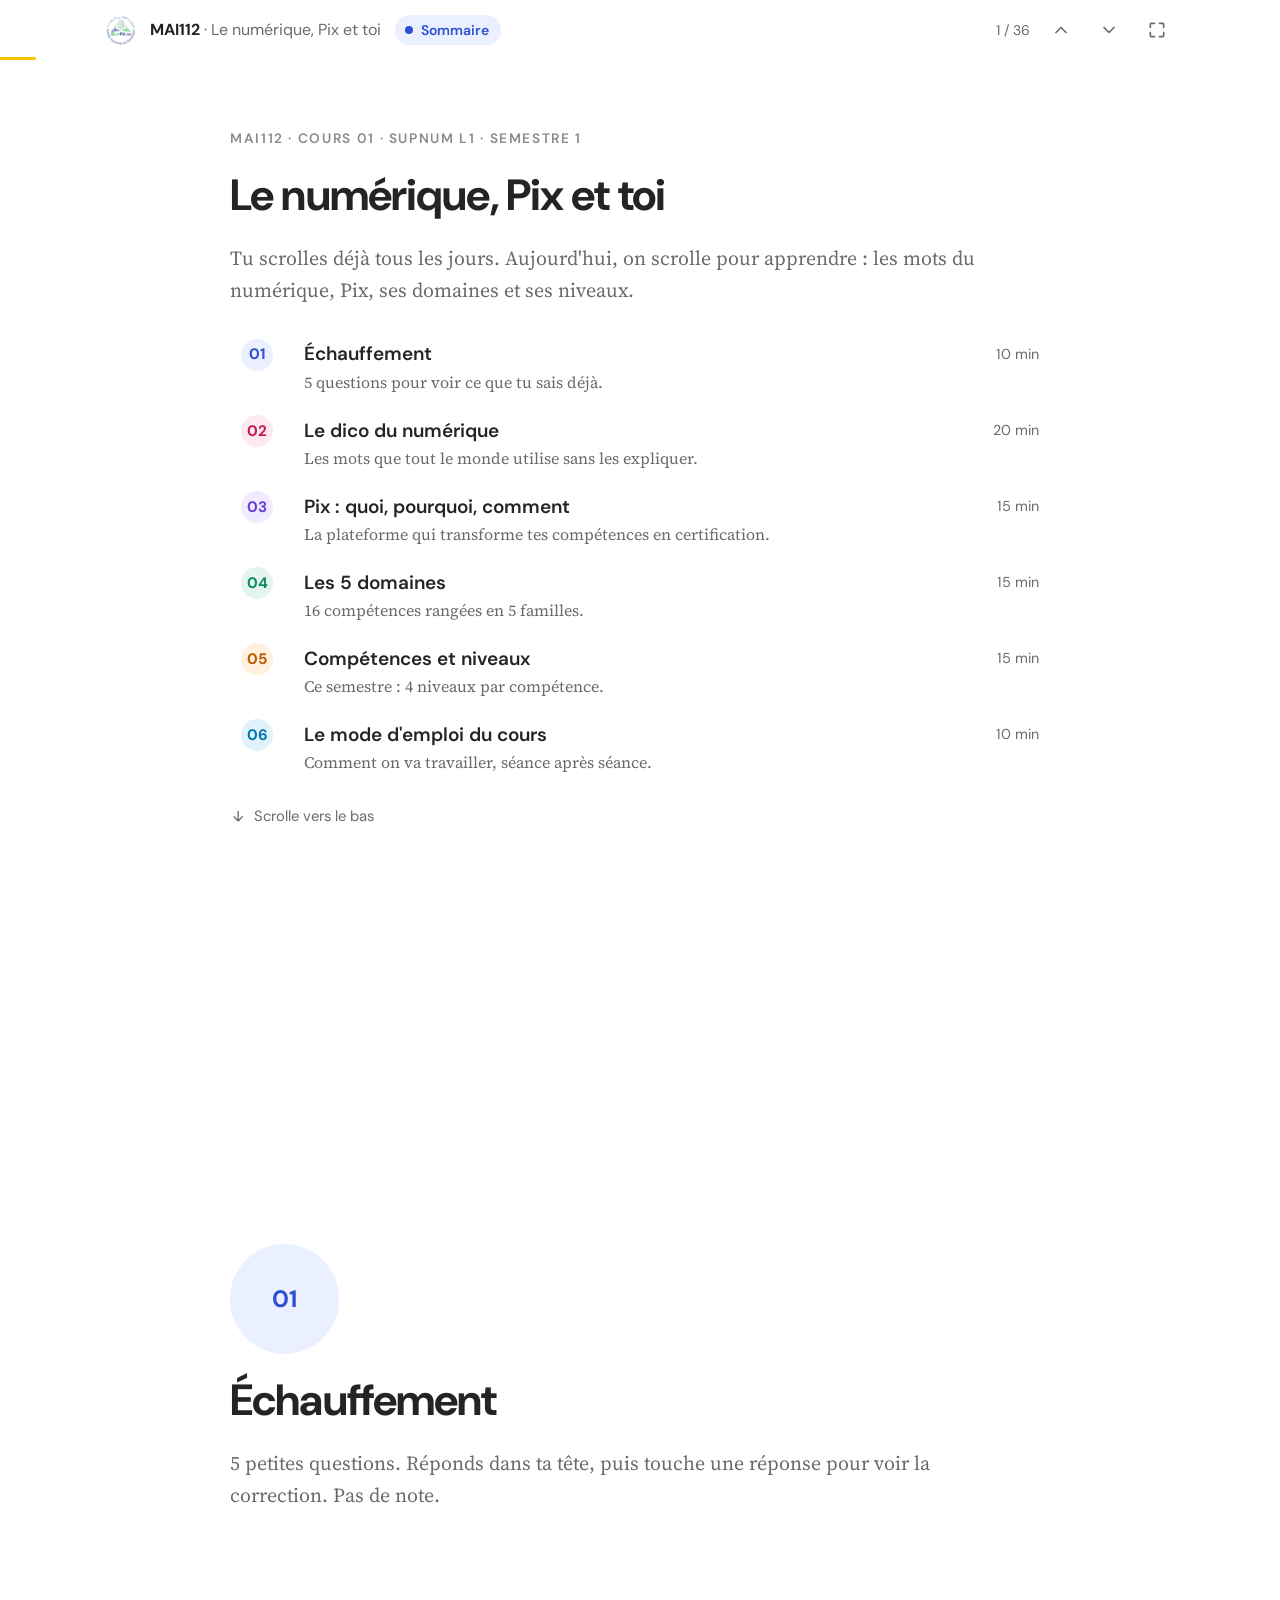
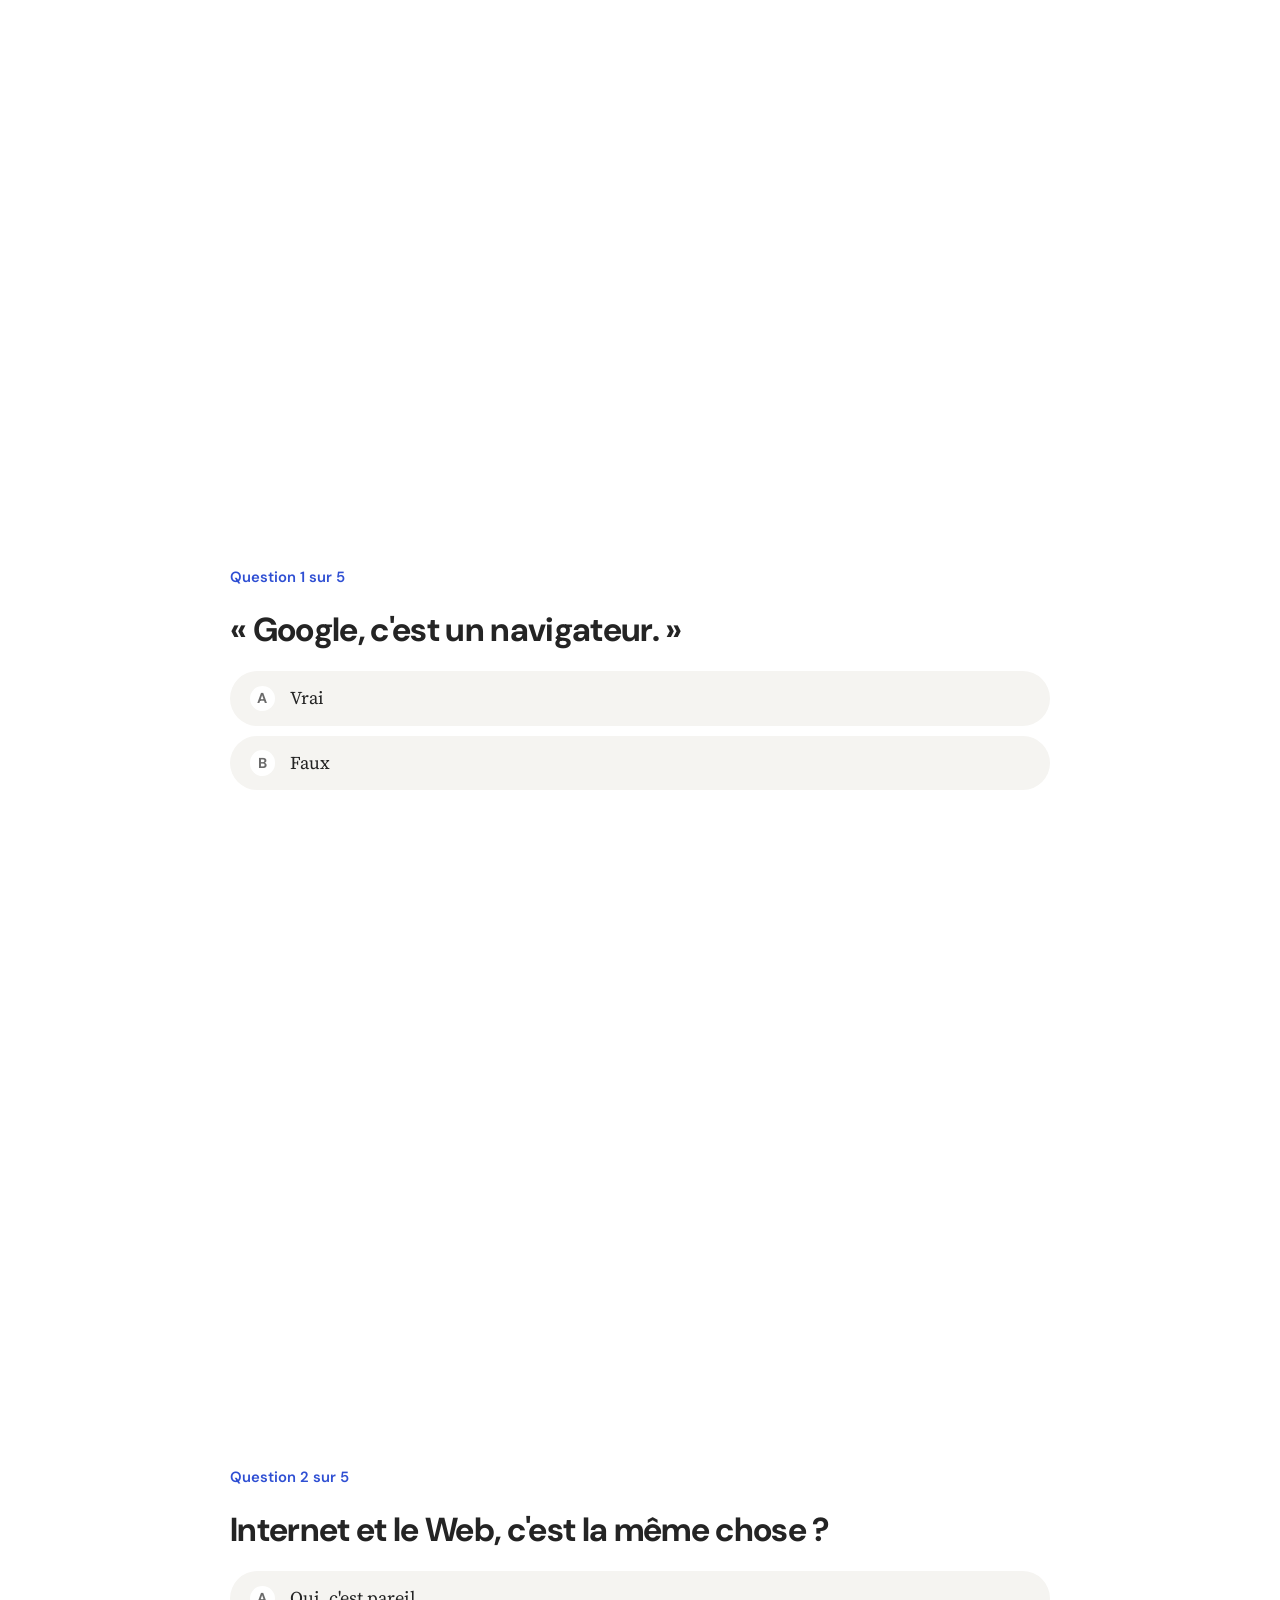
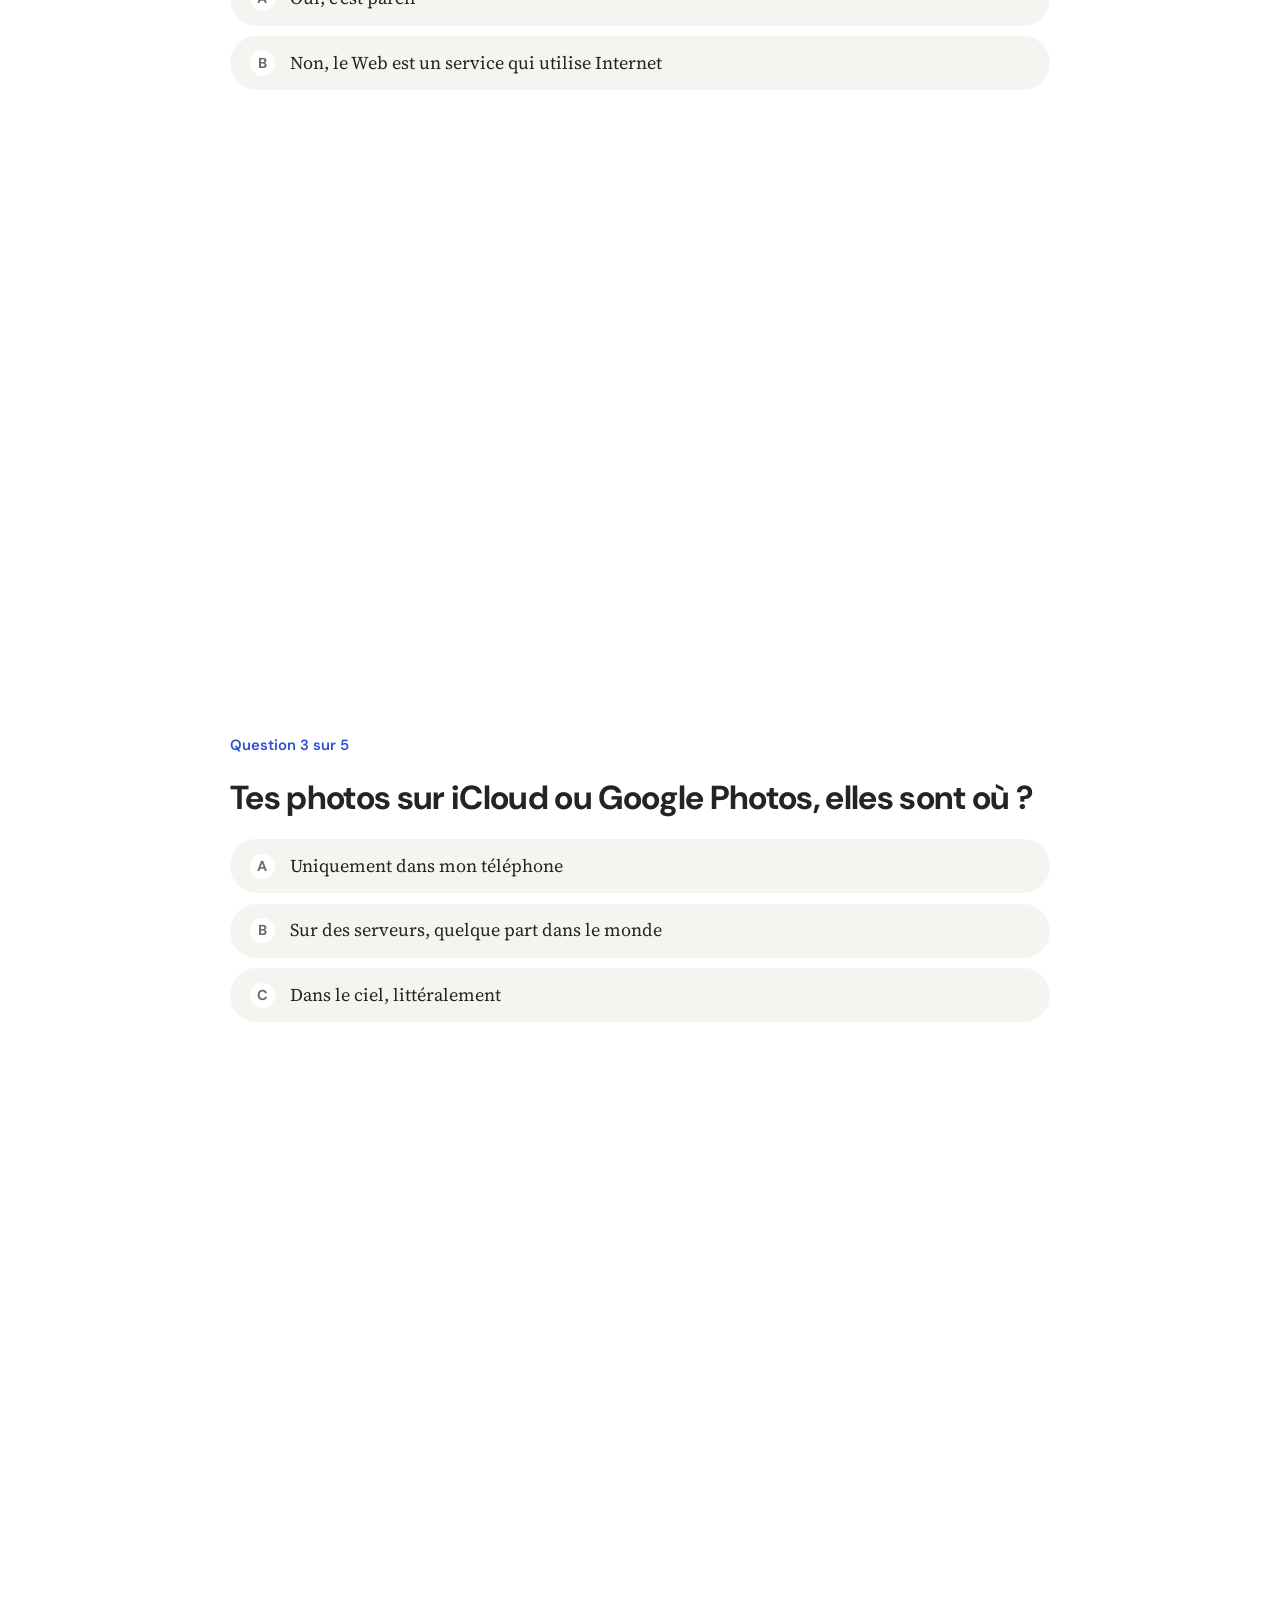
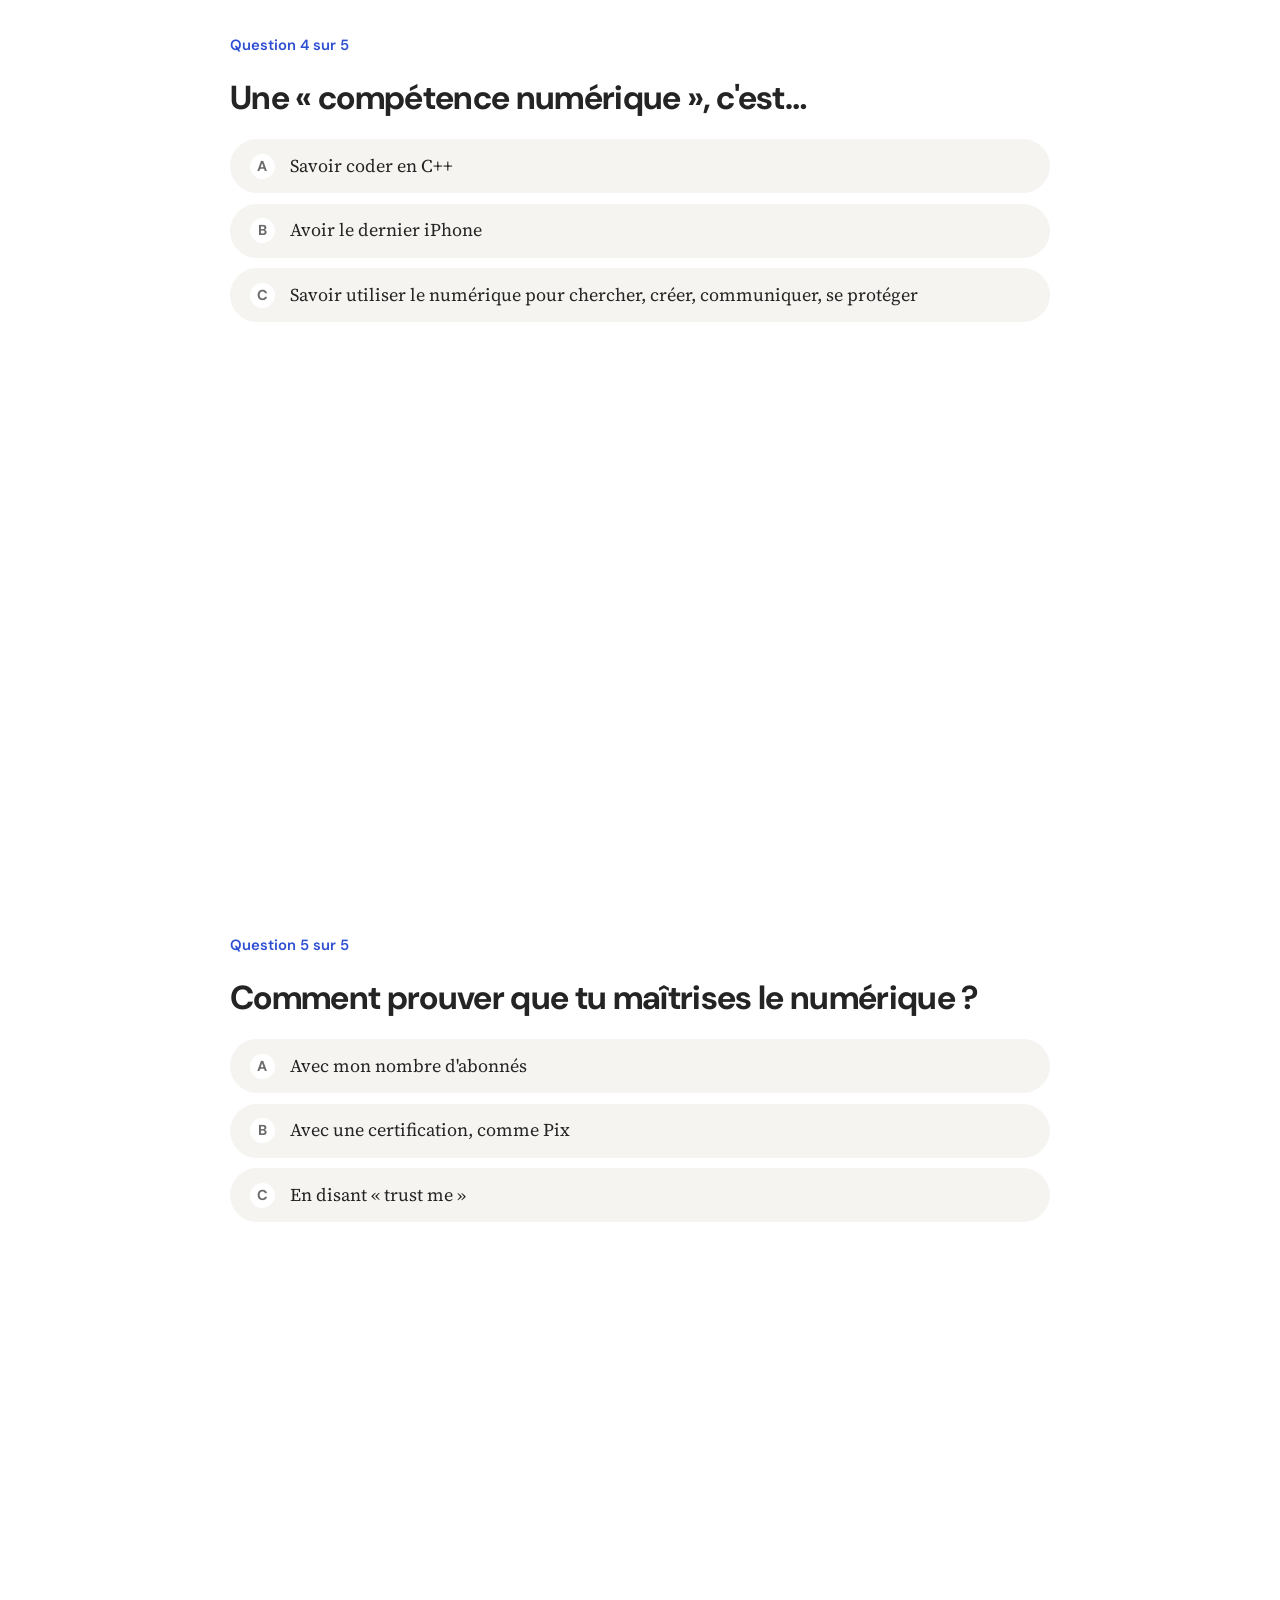
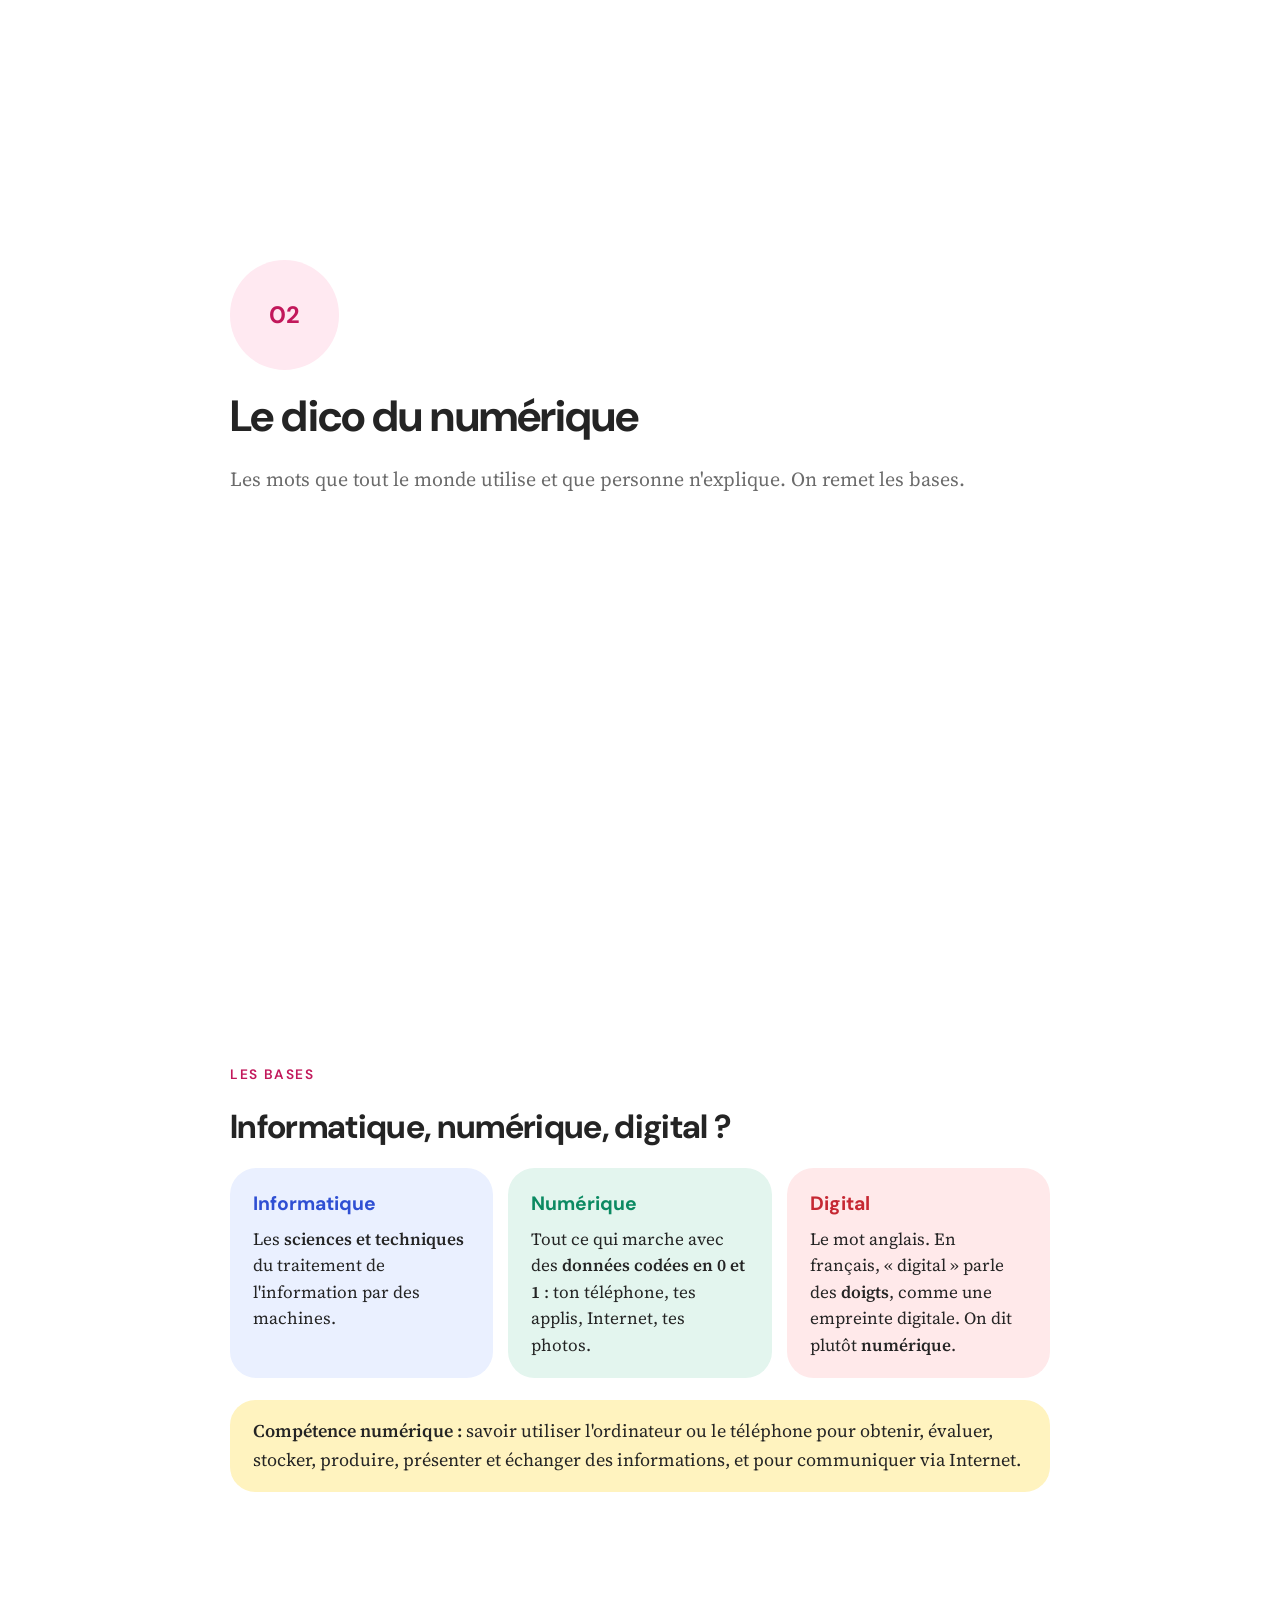
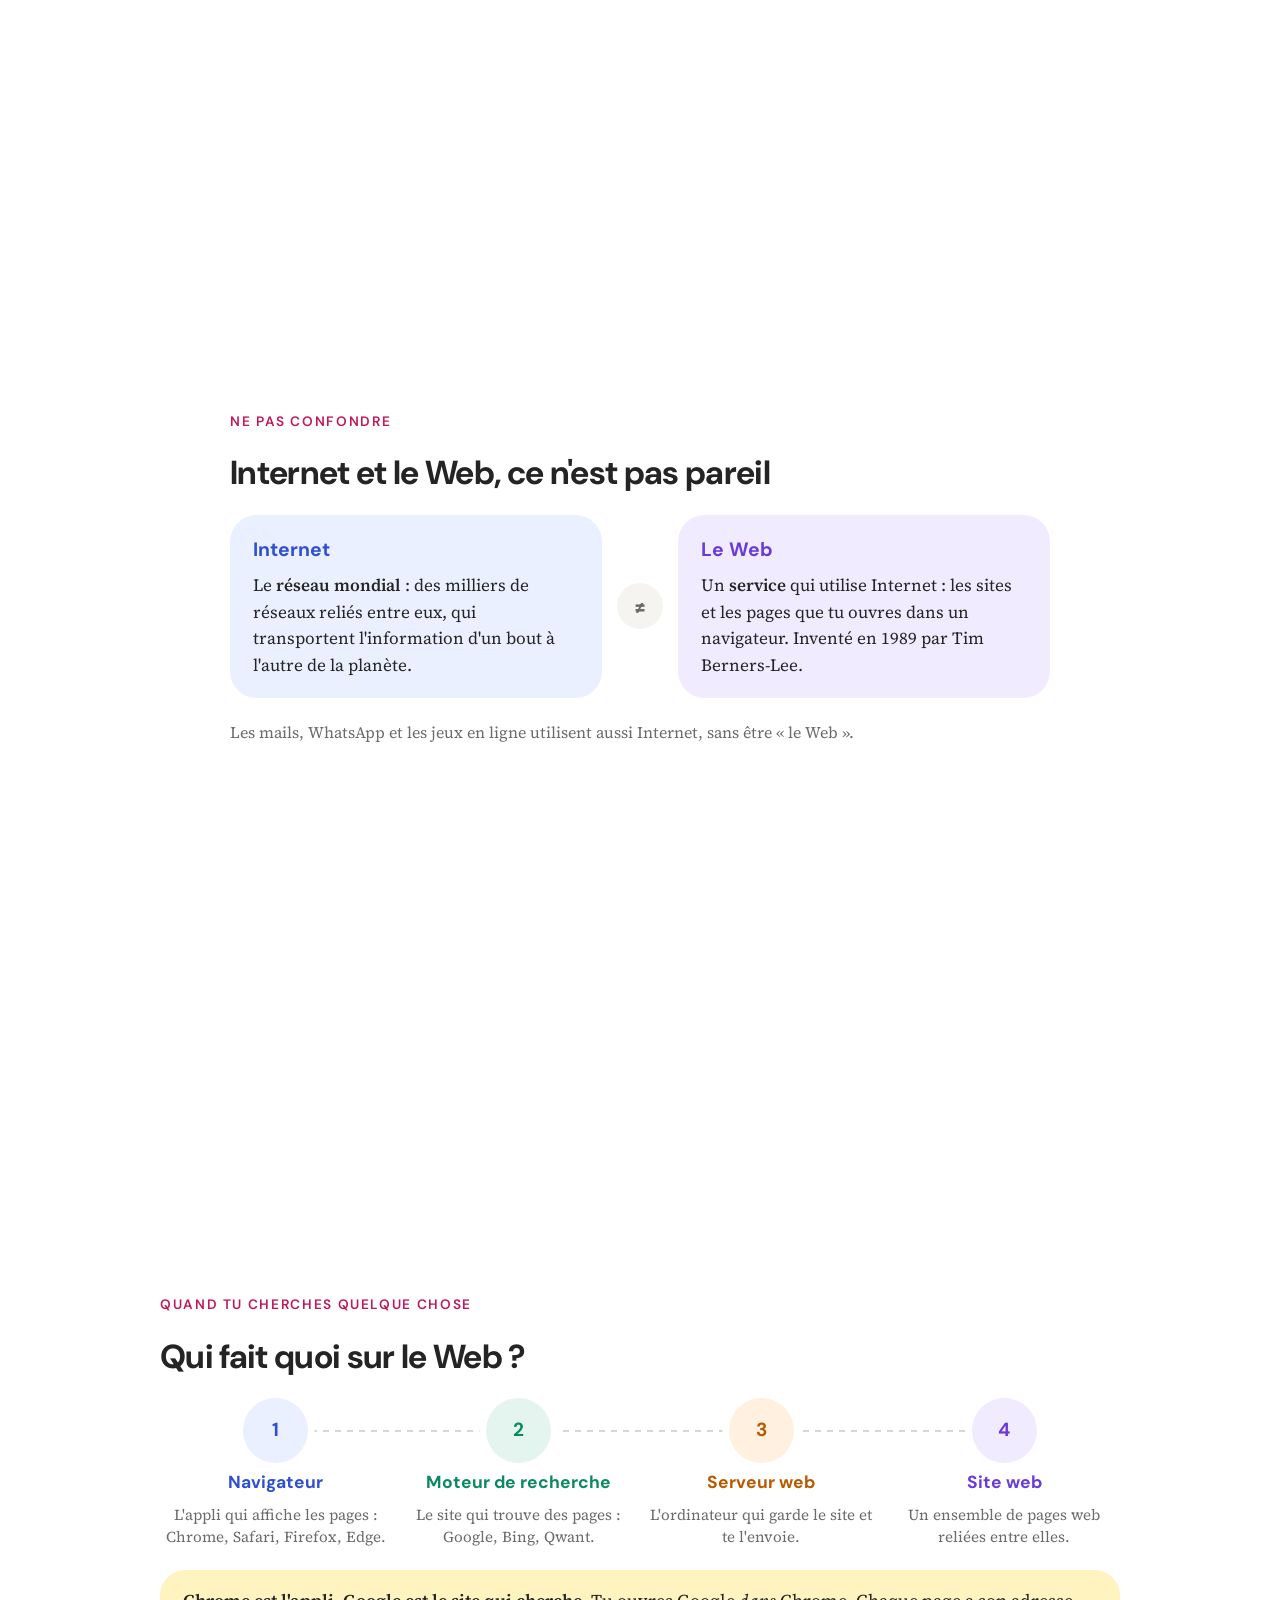
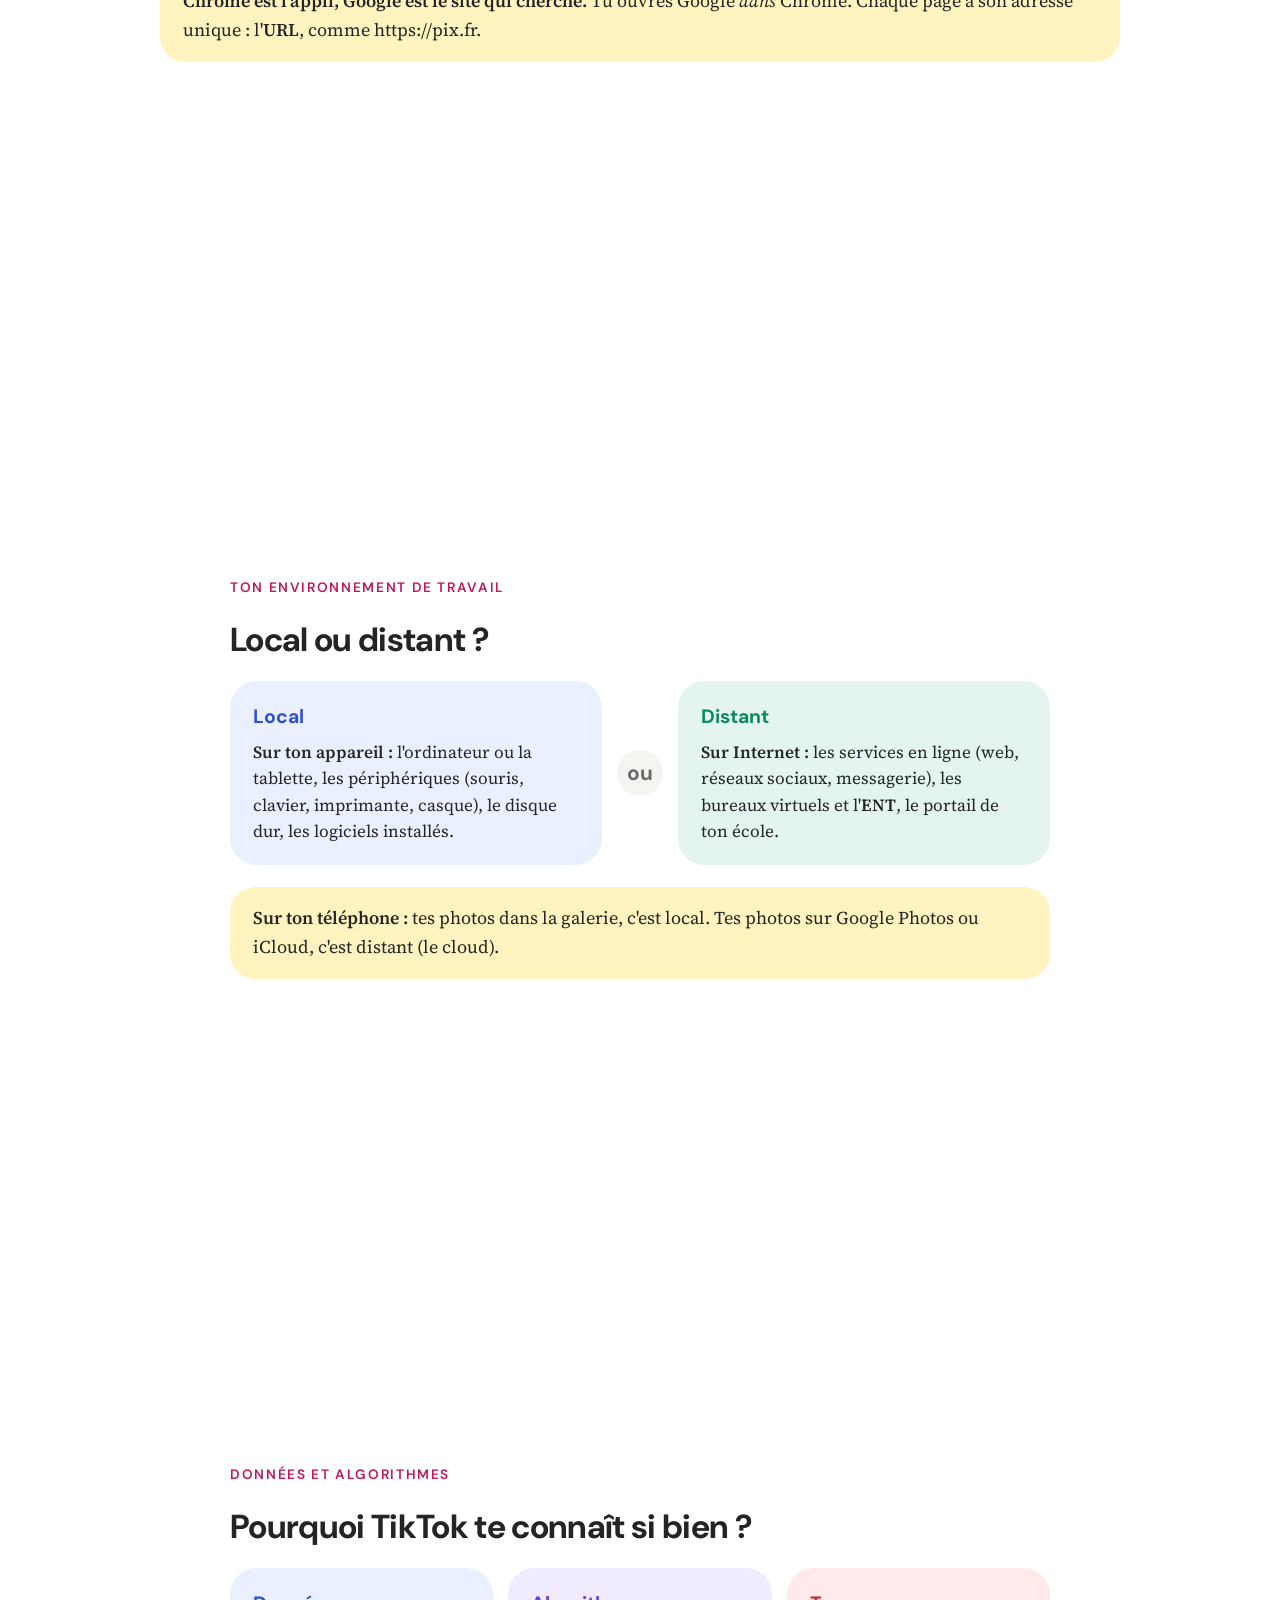
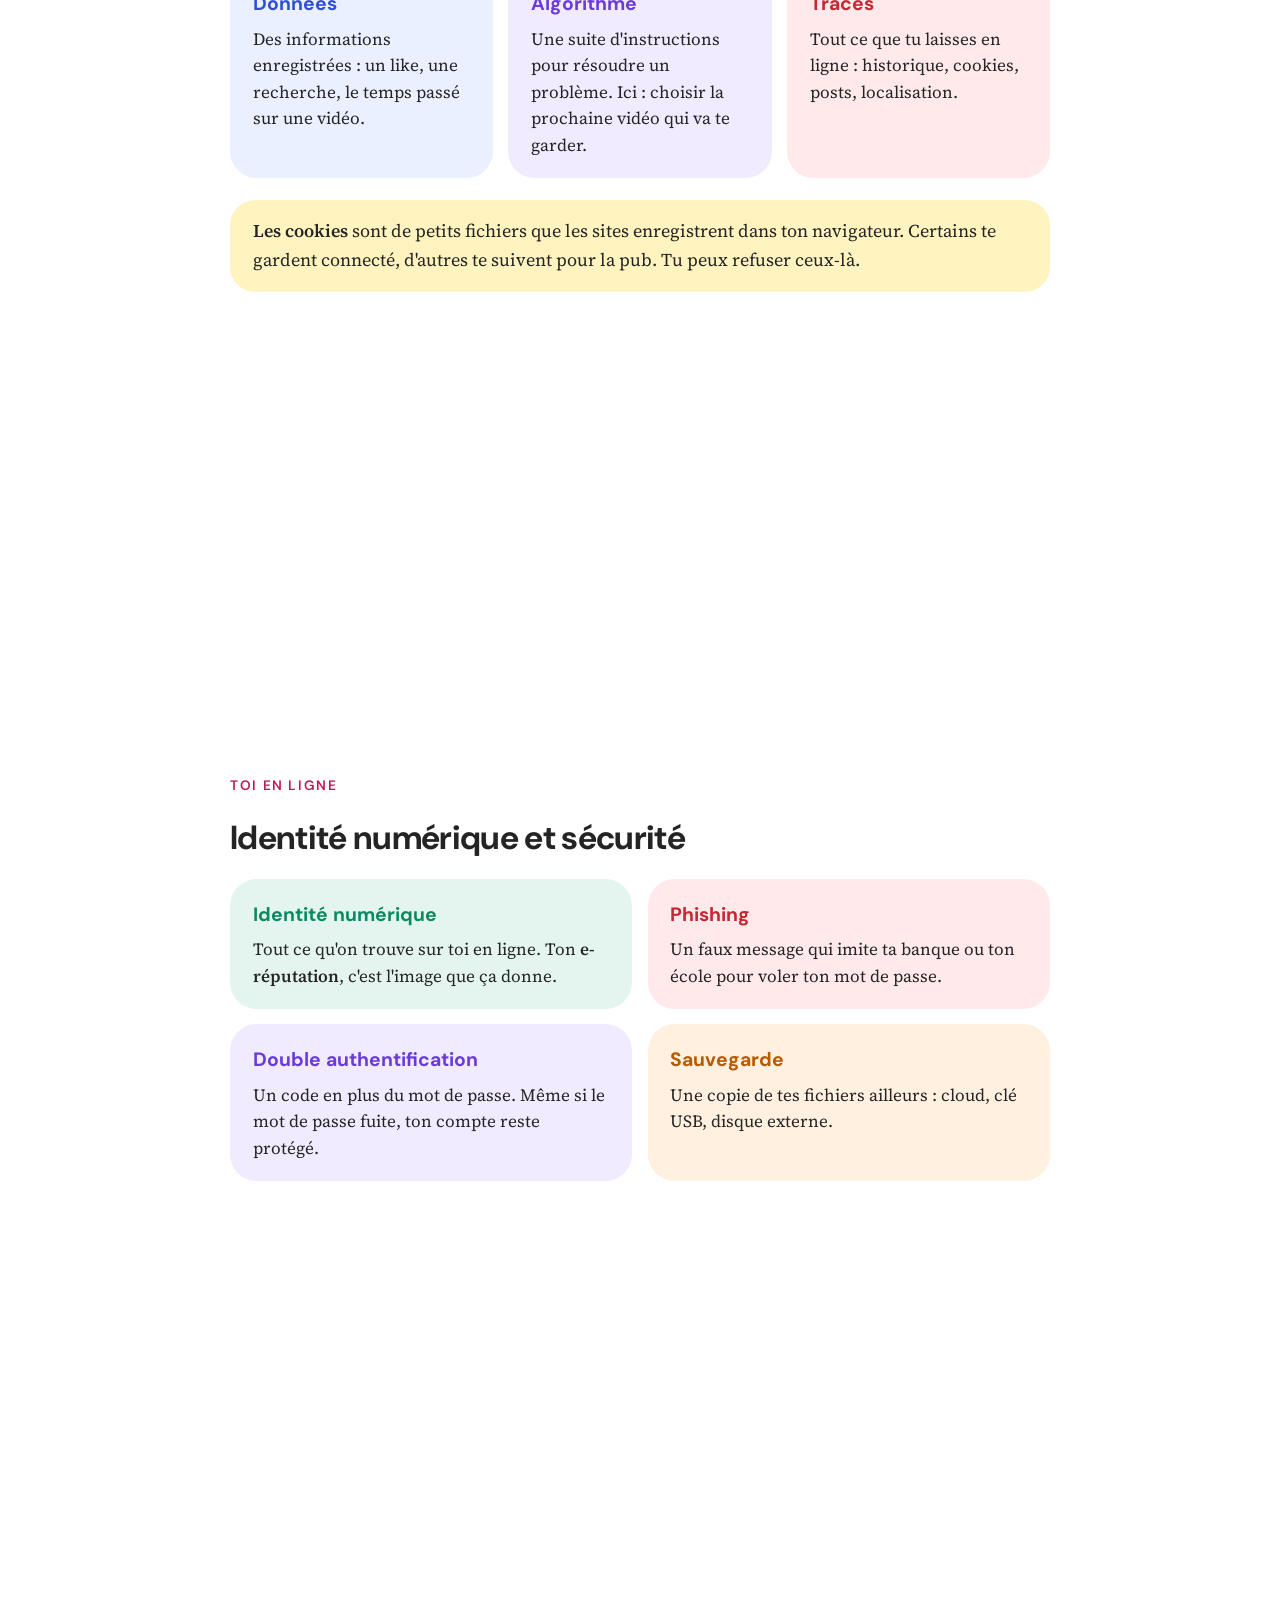
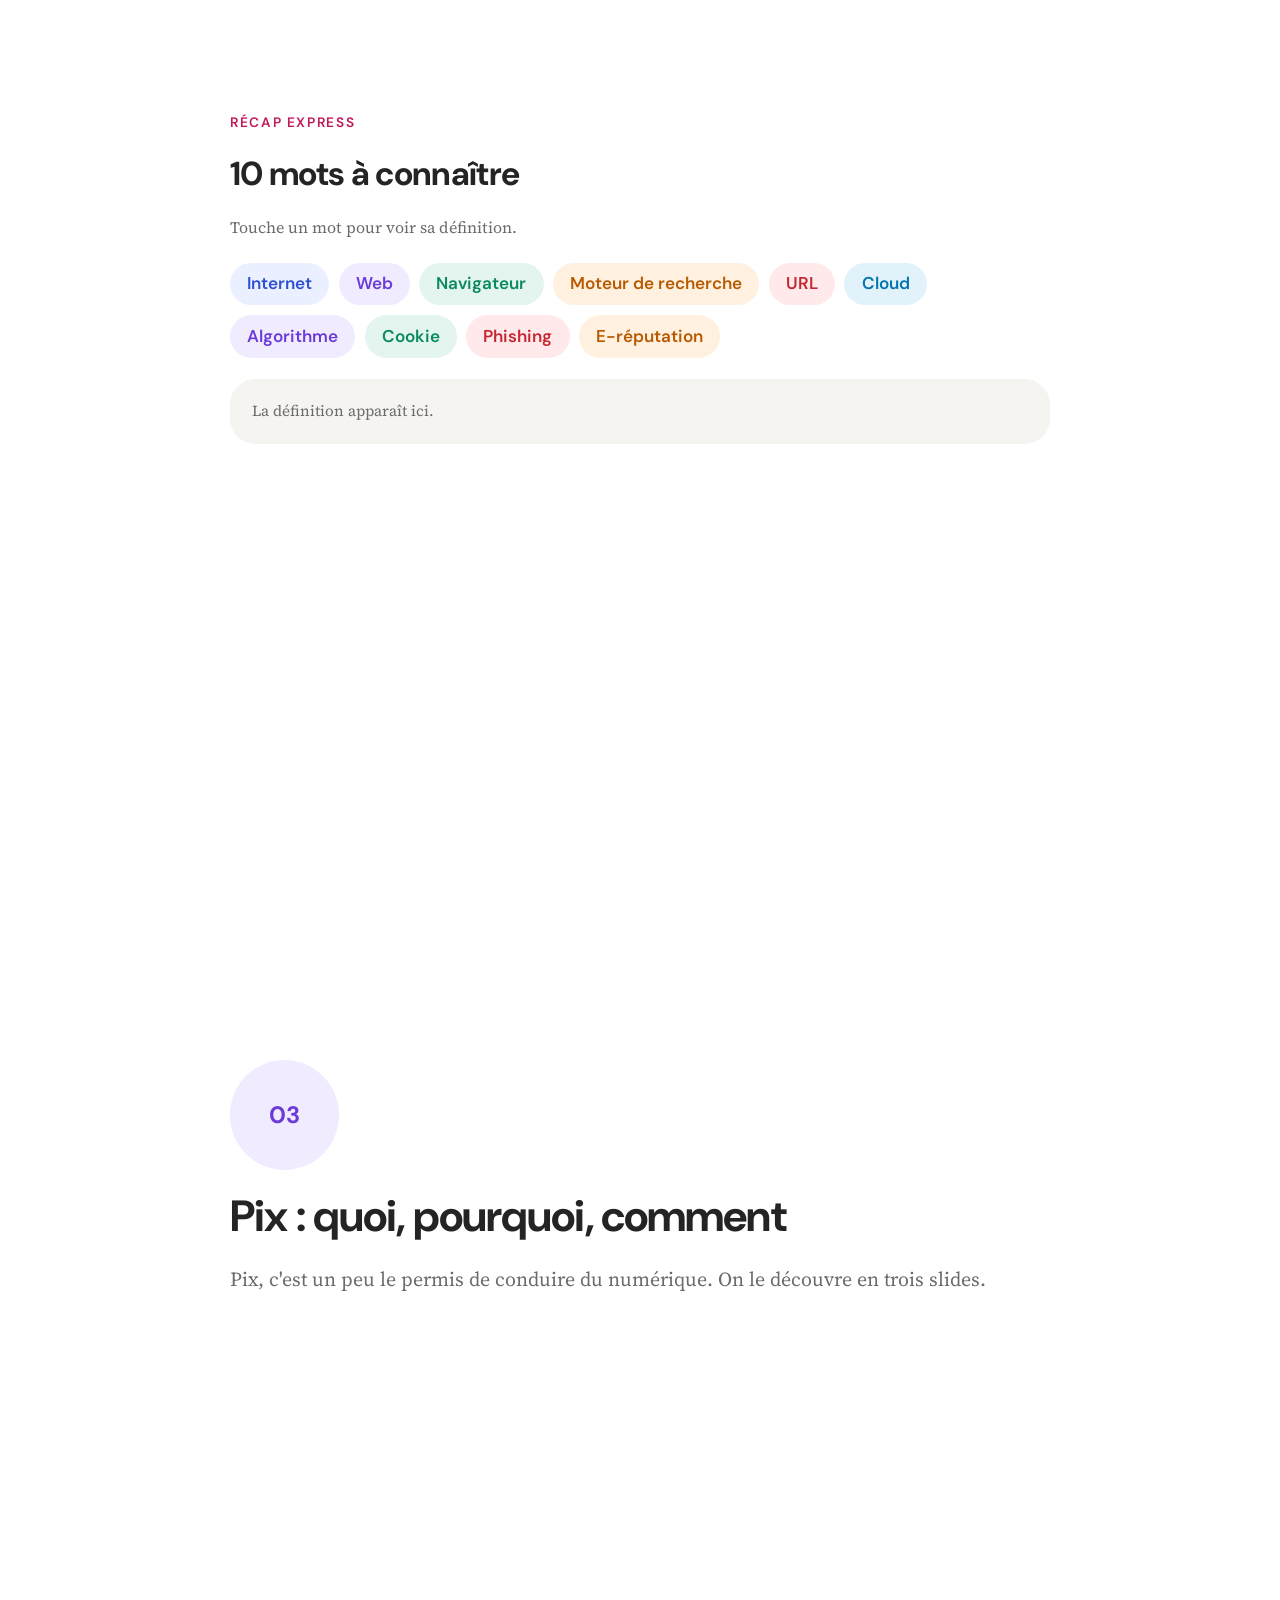
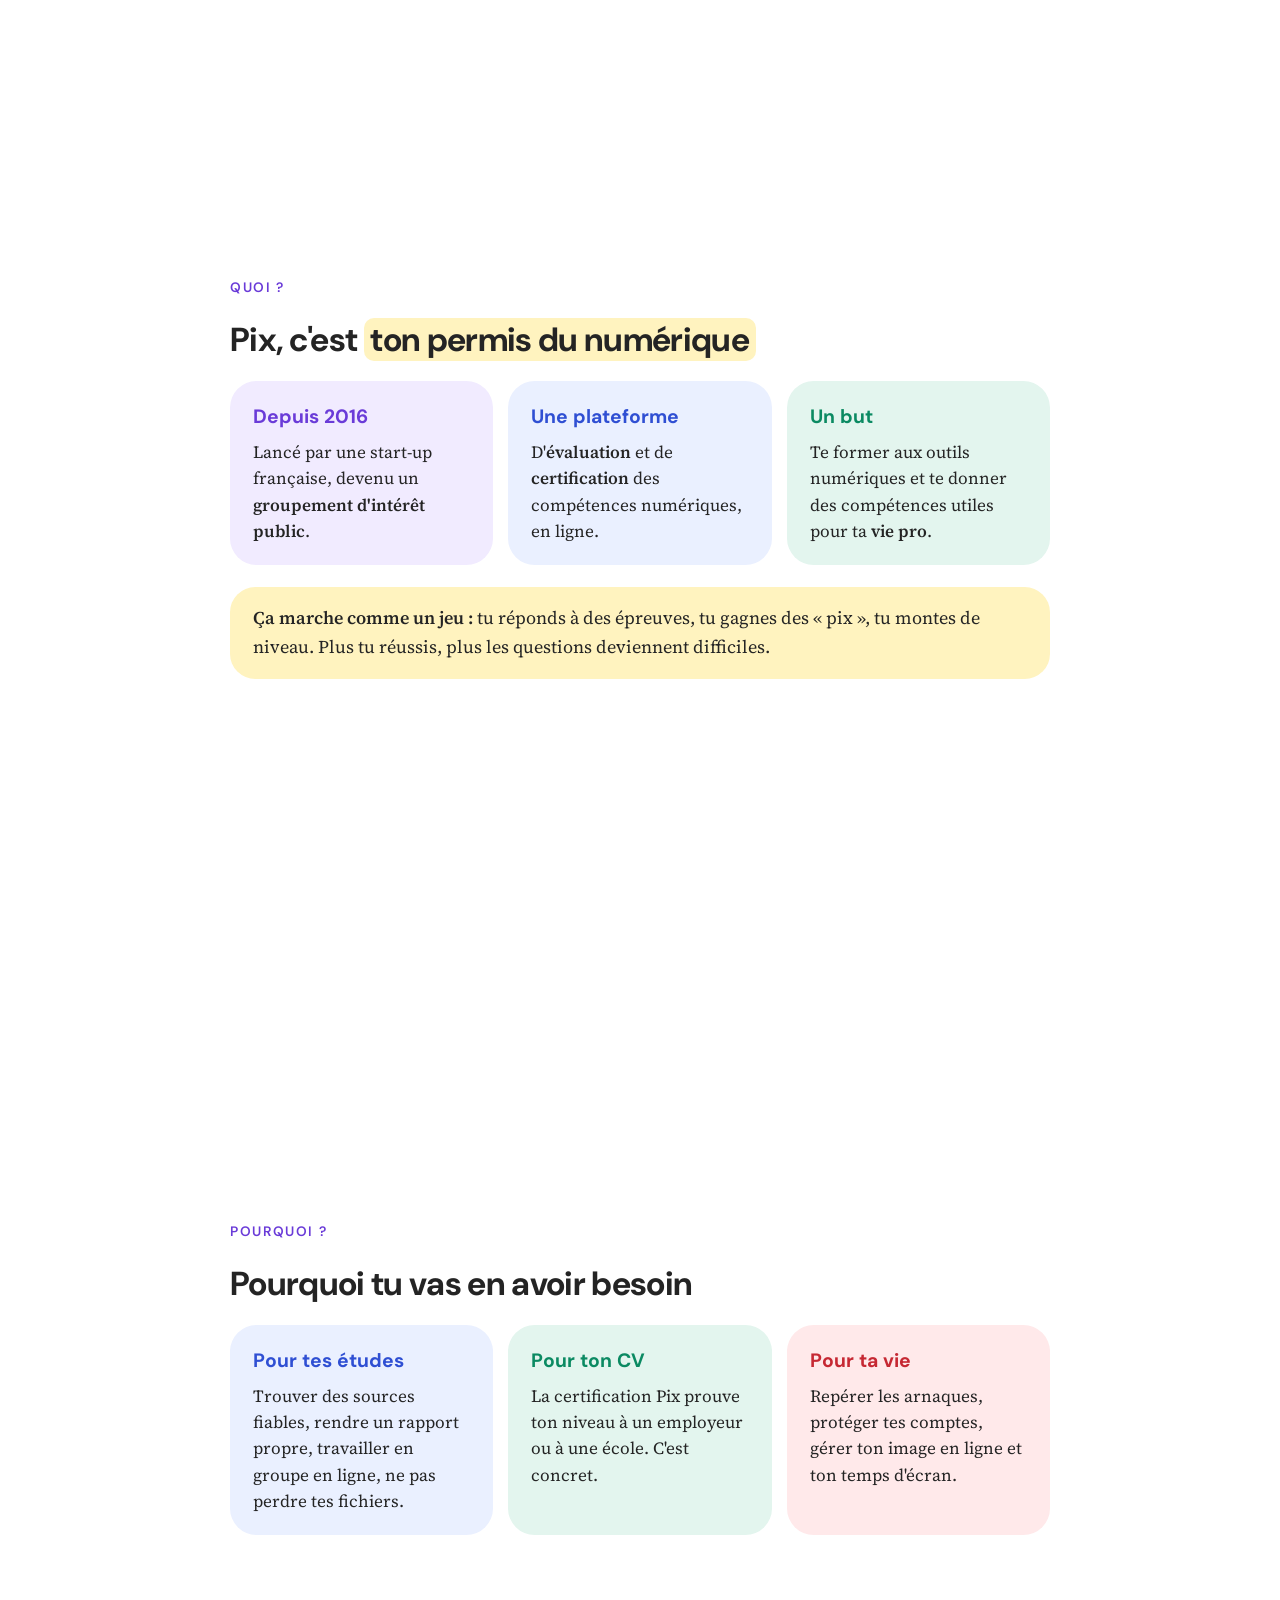
==== commit 8da94347: "Nouveau design du cours 01" ====
--- a/index.html
+++ b/index.html
@@ -5,243 +5,211 @@
 <meta name="viewport" content="width=device-width, initial-scale=1, viewport-fit=cover">
 <title>MAI112 · Le numérique, Pix et toi</title>
 <meta name="description" content="MAI112 · Préparation à la certification PIX I · SupNum L1. Cours 01 : le numérique, Pix, les domaines, les compétences et les niveaux.">
-<meta name="theme-color" content="#FCFBF8">
+<meta name="theme-color" content="#FFFFFF">
 <link rel="icon" href="[data-uri]">
 <link rel="preconnect" href="https://fonts.googleapis.com">
 <link rel="preconnect" href="https://fonts.gstatic.com" crossorigin>
-<link rel="stylesheet" href="https://fonts.googleapis.com/css2?family=Bitter:wght@700;800;900&family=Rubik:wght@400;500;600;700&display=swap">
+<link rel="stylesheet" href="https://fonts.googleapis.com/css2?family=DM+Sans:opsz,wght@9..40,400;9..40,500;9..40,600;9..40,700&family=Source+Serif+4:opsz,wght@8..60,400;8..60,600&display=swap">
 <style>
 /* =====================================================================
-   MAI112 · Cours 01 — page de présentation "scroll" (une slide = un écran)
-   Pour modifier le texte : cherche la slide (commentaires <!-- ===== -->)
-   Couleurs : variables ci-dessous. Une couleur par partie + une par domaine.
+   MAI112 · Cours 01 — présentation "scroll", une slide = un écran.
+   Style calme, inspiré de Medium : fond blanc, texte serif, formes rondes.
+   Pour changer un texte : cherche la slide (commentaires <!-- ===== -->).
    ===================================================================== */
 :root{
-  --paper:#FCFBF8; --paper-2:#F3F1EC; --ink:#151A2D; --muted:#5D6276; --line:#E4E0D7;
-  --eyebrow:#A3203A;
-  --p1:#3D5AFE;  /* 01 échauffement  */
-  --p2:#FF3E8A;  /* 02 mots          */
-  --p3:#7C3AED;  /* 03 Pix           */
-  --p4:#00A37A;  /* 04 domaines      */
-  --p5:#FF7A00;  /* 05 niveaux       */
-  --p6:#0091D5;  /* 06 mode d'emploi */
-  --d1:#2F5BFF; --d2:#009E86; --d3:#E07800; --d4:#E8344F; --d5:#8B3DFF;
-  --lime:#D9FF3B; --yellow:#FFE34D; --bar-yellow:#FFC400; --on-color:#FFFFFF; --good:#11A05A; --bad:#E5383B;
-  --frame:#151A2D;
-  --f-display:"Bitter",Georgia,"Times New Roman",serif;
-  --f-body:"Rubik","Segoe UI",system-ui,-apple-system,sans-serif;
-  --bar:60px;
   color-scheme:light;
+  --bg:#FFFFFF; --ink:#242424; --muted:#6B6B6B; --soft:#F5F4F1;
+  --kicker:#8A8A8A;
+  --yellow:#FFF3BF; --bar:#FFC400;
+  /* teintes douces : fond + texte */
+  --blue-b:#EAF0FF;   --blue:#2F4FD3;
+  --pink-b:#FFE9F1;   --pink:#C2185B;
+  --violet-b:#F1EBFF; --violet:#6A3BD8;
+  --green-b:#E3F5EE;  --green:#0B8A62;
+  --orange-b:#FFF0E0; --orange:#B85A00;
+  --sky-b:#E2F2FA;    --sky:#0275AF;
+  --red-b:#FFE9EA;    --red:#C62833;
+  --ok:#0B8A62; --ok-b:#E3F5EE; --ko:#C62833; --ko-b:#FFE9EA;
+  --f-sans:"DM Sans","Segoe UI",system-ui,-apple-system,sans-serif;
+  --f-serif:"Source Serif 4",Charter,"Iowan Old Style",Georgia,serif;
+  --top:60px;
 }
+.blue{--b:var(--blue-b);--c:var(--blue)} .pink{--b:var(--pink-b);--c:var(--pink)} .violet{--b:var(--violet-b);--c:var(--violet)}
+.green{--b:var(--green-b);--c:var(--green)} .orange{--b:var(--orange-b);--c:var(--orange)} .sky{--b:var(--sky-b);--c:var(--sky)} .red{--b:var(--red-b);--c:var(--red)}
 
 *{box-sizing:border-box}
 html{scroll-snap-type:y mandatory;scroll-behavior:smooth;-webkit-text-size-adjust:100%}
-body{margin:0;background:var(--paper);color:var(--ink);font-family:var(--f-body);font-size:18px;line-height:1.55}
-h1,h2,h3{font-family:var(--f-display);margin:0;line-height:1.08;letter-spacing:-.015em;text-wrap:balance}
-p{margin:0}
+body{margin:0;background:var(--bg);color:var(--ink);font-family:var(--f-serif);line-height:1.6}
+h1,h2,h3,p{margin:0}
 a{color:inherit}
 button{font:inherit;color:inherit}
-:focus-visible{outline:3px solid var(--p1);outline-offset:3px;border-radius:8px}
+:focus-visible{outline:2px solid var(--ink);outline-offset:3px;border-radius:12px}
 [hidden]{display:none!important}
 
-/* ---------- barre du haut (comme MLF110 : titre · compteur · plein écran) ---------- */
-body::before{content:"";position:fixed;inset:0 0 auto;height:env(safe-area-inset-top,0px);background:var(--paper);z-index:30}
-.top{position:fixed;top:env(safe-area-inset-top,0px);left:0;right:0;height:var(--bar);z-index:20;background:color-mix(in srgb,var(--paper) 88%,transparent);backdrop-filter:blur(10px);-webkit-backdrop-filter:blur(10px);border-bottom:1px solid var(--line)}
-.top .in{max-width:1180px;height:100%;margin:0 auto;display:flex;align-items:center;gap:14px;padding-left:max(16px,env(safe-area-inset-left,0px));padding-right:max(16px,env(safe-area-inset-right,0px))}
-.top img{width:34px;height:34px;border-radius:50%;background:#fff;flex:none}
-.top .t{font-family:var(--f-display);font-weight:800;font-size:18px;white-space:nowrap;overflow:hidden;text-overflow:ellipsis;min-width:0}
-.top .sp{flex:1}
-.where{display:flex;align-items:center;gap:8px;min-width:0;padding:5px 12px;border-radius:999px;background:var(--paper-2);border:1.5px solid var(--line);font-weight:600;font-size:15px;white-space:nowrap}
-.where i{width:10px;height:10px;border-radius:50%;flex:none;background:var(--p1)}
+/* ---------- barre du haut ---------- */
+body::before{content:"";position:fixed;inset:0 0 auto;height:env(safe-area-inset-top,0px);background:var(--bg);z-index:30}
+.top{position:fixed;top:env(safe-area-inset-top,0px);left:0;right:0;height:var(--top);z-index:20;background:rgba(255,255,255,.92);backdrop-filter:blur(8px);-webkit-backdrop-filter:blur(8px);font-family:var(--f-sans)}
+.top .in{max-width:1100px;height:100%;margin:0 auto;display:flex;align-items:center;gap:14px;padding-left:max(16px,env(safe-area-inset-left,0px));padding-right:max(16px,env(safe-area-inset-right,0px))}
+.top img{width:30px;height:30px;border-radius:50%;flex:none}
+.top .t{font-weight:700;font-size:16px;white-space:nowrap}
+.top .t span{font-weight:400;color:var(--muted)}
+.where{display:flex;align-items:center;gap:8px;min-width:0;padding:4px 12px 4px 10px;border-radius:999px;background:var(--b,var(--soft));color:var(--c,var(--ink));font-weight:600;font-size:14px;white-space:nowrap;transition:background .3s,color .3s}
+.where i{width:8px;height:8px;border-radius:50%;background:currentColor;flex:none}
 .where span{overflow:hidden;text-overflow:ellipsis}
-.count{font-variant-numeric:tabular-nums;color:var(--muted);font-size:16px;white-space:nowrap}
-.ib{all:unset;cursor:pointer;width:38px;height:38px;display:grid;place-items:center;border-radius:10px;color:var(--ink);flex:none}
-.ib:hover{background:var(--paper-2)}
-.ib:focus-visible{outline:3px solid var(--p1)}
-.ib svg{width:22px;height:22px}
-.prog{position:absolute;left:0;bottom:-1px;height:4px;width:0;background:var(--bar-yellow);transition:width .25s}
-
-/* ---------- slides ---------- */
-.slide{scroll-snap-align:start;min-height:100svh;padding-top:calc(var(--bar) + env(safe-area-inset-top,0px) + 22px);padding-bottom:calc(34px + env(safe-area-inset-bottom,0px));padding-left:max(16px,env(safe-area-inset-left,0px));padding-right:max(16px,env(safe-area-inset-right,0px));display:flex;align-items:center;justify-content:center}
-.frame{width:100%;max-width:1120px;border:2px solid var(--frame);border-radius:22px;background:var(--paper);padding:clamp(22px,4vw,48px);box-shadow:10px 10px 0 var(--accent,var(--p1));display:grid;gap:22px;position:relative}
-.eyebrow{font-weight:700;font-size:14px;letter-spacing:.14em;text-transform:uppercase;color:var(--eyebrow)}
-.h1{font-size:clamp(38px,6.6vw,74px);font-weight:900}
-.h2{font-size:clamp(30px,4.6vw,52px);font-weight:900}
-.lead{font-size:clamp(19px,2.2vw,24px);max-width:62ch}
-.muted{color:var(--muted)}
-.hl{background:linear-gradient(transparent 58%,color-mix(in srgb,var(--accent,var(--p1)) 35%,transparent) 58%);padding:0 .1em}
-.c{color:var(--accent,var(--p1))}
-
-
-/* sommaire numéroté (comme le CM 01 de MLF110) */
-.toc{list-style:none;margin:0;padding:0;border-top:1px solid var(--line)}
-.toc li{border-bottom:1px solid var(--line)}
-.toc a{display:grid;grid-template-columns:56px 1fr auto;gap:6px 16px;align-items:baseline;padding:18px 6px;text-decoration:none}
-.toc a:hover h3{color:var(--k)}
-.toc .n{font-weight:700;color:var(--k);font-variant-numeric:tabular-nums}
-.toc h3{font-size:clamp(21px,2.6vw,30px);font-weight:800;transition:color .15s}
-.toc p{grid-column:2;color:var(--muted);font-size:17px}
-.toc .min{color:var(--muted);font-size:16px;white-space:nowrap}
-.scrollhint{display:flex;align-items:center;gap:10px;color:var(--muted);font-size:15px}
-.scrollhint svg{width:20px;height:20px;animation:bob 1.6s ease-in-out infinite}
-@keyframes bob{50%{transform:translateY(5px)}}
-
-/* séparateur de partie : plein écran coloré */
-.divider .frame{background:var(--accent);color:var(--on-color);border-color:var(--frame);box-shadow:10px 10px 0 var(--frame);min-height:min(70svh,560px);align-content:center}
-.divider .big{font-family:var(--f-display);font-weight:900;font-size:clamp(90px,17vw,200px);line-height:.85;opacity:.95}
-.divider .h1{color:var(--on-color)}
-.divider .lead{color:var(--on-color);opacity:.95}
-.divider .tag{display:inline-block;background:rgba(255,255,255,.18);border:1.5px solid rgba(255,255,255,.55);border-radius:999px;padding:4px 14px;font-weight:600;font-size:15px}
-
-/* grilles */
-.g2{display:grid;grid-template-columns:repeat(auto-fit,minmax(min(100%,300px),1fr));gap:16px}
-.g3{display:grid;grid-template-columns:repeat(auto-fit,minmax(min(100%,230px),1fr));gap:16px}
-.box{border:2px solid var(--line);border-radius:16px;padding:20px;display:grid;gap:8px;align-content:start;background:var(--paper)}
-.box h3{font-size:24px;font-weight:800}
-.box.k{border-color:var(--k);background:color-mix(in srgb,var(--k) 7%,var(--paper))}
-.box.k h3{color:var(--k)}
-.emo{font-size:30px;line-height:1}
-.pill{display:inline-flex;align-items:center;gap:6px;border-radius:999px;padding:4px 12px;font-weight:600;font-size:15px;background:var(--paper-2);border:1.5px solid var(--line)}
-.row{display:flex;flex-wrap:wrap;gap:8px}
-.vs{display:grid;grid-template-columns:1fr auto 1fr;gap:16px;align-items:stretch}
-.vs .x{align-self:center;font-family:var(--f-display);font-weight:900;font-size:40px;color:var(--accent)}
-@media (max-width:720px){.vs{grid-template-columns:1fr}.vs .x{justify-self:center;font-size:30px}}
-.callout{border-radius:16px;padding:16px 20px;background:var(--yellow);color:var(--ink);border:2px solid var(--frame)}
-.callout b{color:var(--ink)}
-
-/* quiz (tap pour répondre) */
-.quiz{display:grid;gap:12px}
-.opt{all:unset;cursor:pointer;display:flex;gap:14px;align-items:center;padding:15px 18px;border:2px solid var(--frame);border-radius:14px;font-size:clamp(18px,2vw,21px);font-weight:500;background:var(--paper);transition:transform .1s}
-.opt:hover{border-color:var(--accent)}
-.opt:focus-visible{outline:3px solid var(--accent);outline-offset:2px}
-.opt .k{width:34px;height:34px;flex:none;border-radius:50%;display:grid;place-items:center;font-weight:700;background:var(--paper-2);border:1.5px solid var(--line)}
-.opt.good{background:color-mix(in srgb,var(--good) 16%,var(--paper));border-color:var(--good)}
-.opt.good .k{background:var(--good);color:#fff;border-color:var(--good)}
-.opt.bad{background:color-mix(in srgb,var(--bad) 12%,var(--paper));border-color:var(--bad)}
-.opt.bad .k{background:var(--bad);color:#fff;border-color:var(--bad)}
+.sp{flex:1}
+.count{font-variant-numeric:tabular-nums;color:var(--muted);font-size:14px;white-space:nowrap}
+.ib{all:unset;cursor:pointer;width:34px;height:34px;display:grid;place-items:center;border-radius:50%;color:var(--muted);flex:none}
+.ib:hover{background:var(--soft);color:var(--ink)}
+.ib:focus-visible{outline:2px solid var(--ink)}
+.ib svg{width:20px;height:20px}
+.prog{position:absolute;left:0;bottom:0;height:3px;width:0;background:var(--bar);border-radius:0 3px 3px 0;transition:width .3s}
+
+/* ---------- slides : un écran exact ---------- */
+.slide{scroll-snap-align:start;height:100vh;height:100svh;overflow:hidden;display:flex;align-items:center;justify-content:center;
+  padding-top:calc(var(--top) + env(safe-area-inset-top,0px) + 16px);padding-bottom:calc(20px + env(safe-area-inset-bottom,0px));
+  padding-left:max(20px,env(safe-area-inset-left,0px));padding-right:max(20px,env(safe-area-inset-right,0px))}
+/* tout à l'intérieur est en "em" : le script réduit --fit si une slide déborde */
+.inner{width:100%;max-width:820px;font-size:calc(19px * var(--fit,1));display:grid;gap:1.15em}
+.inner.wide{max-width:960px}
+
+.kicker{font-family:var(--f-sans);font-weight:600;font-size:.72em;letter-spacing:.12em;text-transform:uppercase;color:var(--c,var(--kicker))}
+.title{font-family:var(--f-sans);font-weight:700;letter-spacing:-.02em;line-height:1.15;text-wrap:balance}
+h1.title{font-size:2.3em}
+h2.title{font-size:1.75em}
+.lead{color:var(--muted);font-size:1.05em;max-width:38em}
+.small{font-size:.84em;color:var(--muted)}
+b,strong{font-weight:600}
+.mark{background:var(--yellow);border-radius:.3em;padding:0 .2em}
+
+/* cartes douces, sans bordure */
+.cards{display:grid;gap:.8em;grid-template-columns:repeat(auto-fit,minmax(min(100%,13em),1fr))}
+.cards.two{grid-template-columns:repeat(2,minmax(0,1fr))}
+.card{background:var(--b,var(--soft));border-radius:1.4em;padding:1.05em 1.2em;display:grid;gap:.35em;align-content:start}
+.card h3{font-family:var(--f-sans);font-weight:700;font-size:1.02em;color:var(--c,var(--ink))}
+.card p{font-size:.9em;line-height:1.55}
+.card .small{font-size:.78em}
+.note{background:var(--yellow);border-radius:1.4em;padding:.95em 1.25em;font-size:.95em}
+.vs{display:grid;grid-template-columns:1fr auto 1fr;gap:.8em;align-items:stretch}
+.vs .x{align-self:center;font-family:var(--f-sans);font-weight:700;color:var(--muted);font-size:1.1em;width:2.2em;height:2.2em;border-radius:50%;background:var(--soft);display:grid;place-items:center}
+
+/* sommaire */
+.toc{list-style:none;margin:0;padding:0;display:grid;gap:.15em}
+.toc a{display:grid;grid-template-columns:2.4em 1fr auto;gap:0 .9em;align-items:center;padding:.5em .6em;border-radius:1.2em;text-decoration:none}
+.toc a:hover{background:var(--soft)}
+.toc .n{width:2.1em;height:2.1em;border-radius:50%;display:grid;place-items:center;background:var(--b);color:var(--c);font-family:var(--f-sans);font-weight:700;font-size:.8em}
+.toc h3{font-family:var(--f-sans);font-weight:600;font-size:1em}
+.toc p{grid-column:2;font-size:.84em;color:var(--muted);line-height:1.4}
+.toc .min{font-family:var(--f-sans);font-size:.76em;color:var(--muted);white-space:nowrap}
+.hint{font-family:var(--f-sans);font-size:.78em;color:var(--muted);display:flex;align-items:center;gap:.5em}
+.hint svg{width:1.1em;height:1.1em;animation:bob 1.8s ease-in-out infinite}
+@keyframes bob{50%{transform:translateY(4px)}}
+
+/* séparateur de partie : calme, une bulle de couleur */
+.part{justify-items:start}
+.bubble{width:4.6em;height:4.6em;border-radius:50%;background:var(--b);color:var(--c);display:grid;place-items:center;font-family:var(--f-sans);font-weight:700;font-size:1.25em}
+.part h2.title{font-size:2.3em}
+
+/* quiz */
+.q{font-family:var(--f-sans);font-size:.78em;font-weight:600;color:var(--c)}
+.quiz{display:grid;gap:.55em}
+.opt{all:unset;cursor:pointer;display:flex;gap:.8em;align-items:center;padding:.7em 1.1em;border-radius:999px;background:var(--soft);font-size:.95em;transition:background .15s}
+.opt:hover{background:var(--b)}
+.opt:focus-visible{outline:2px solid var(--ink);outline-offset:2px}
+.opt .k{width:1.75em;height:1.75em;flex:none;border-radius:50%;display:grid;place-items:center;font-family:var(--f-sans);font-weight:700;font-size:.8em;background:#fff;color:var(--muted)}
+.opt.good{background:var(--ok-b)} .opt.good .k{background:var(--ok);color:#fff}
+.opt.bad{background:var(--ko-b)} .opt.bad .k{background:var(--ko);color:#fff}
 .opt[aria-disabled="true"]{cursor:default}
-.reveal{border-radius:16px;padding:16px 18px;background:var(--paper-2);border:2px dashed var(--accent);display:grid;gap:4px;animation:pop .3s ease-out}
-.reveal b{font-family:var(--f-display);font-size:22px}
-@keyframes pop{from{transform:scale(.97);opacity:.4}to{transform:none;opacity:1}}
-.qnum{font-family:var(--f-display);font-weight:900;color:var(--accent);font-size:20px}
-
-/* cartes "dico" qui se retournent */
-.flash{all:unset;cursor:pointer;min-height:150px;border:2px solid var(--frame);border-radius:16px;padding:16px;display:grid;align-content:space-between;gap:8px;background:var(--k);color:#fff}
-.flash b{font-family:var(--f-display);font-size:24px;font-weight:900}
-.flash small{font-size:14px;opacity:.9}
-.flash.open{background:var(--paper);color:var(--ink)}
-.flash.open b{font-size:18px;color:var(--k)}
-.flash:focus-visible{outline:3px solid var(--k);outline-offset:3px}
-
-/* chemin du web */
-.flow{display:grid;grid-template-columns:repeat(4,1fr);gap:14px}
-.flow .st{position:relative;border:2px solid var(--frame);border-radius:16px;padding:16px;background:var(--k);color:#fff;display:grid;gap:6px}
-.flow .st b{font-family:var(--f-display);font-size:21px}
-.flow .st span{font-size:15px;opacity:.95}
-.flow .st:not(:last-child)::after{content:"→";position:absolute;right:-17px;top:50%;transform:translateY(-50%);font-weight:900;font-size:22px;color:var(--ink);z-index:1}
-@media (max-width:820px){.flow{grid-template-columns:1fr 1fr}.flow .st::after{display:none}}
+.reveal{background:var(--yellow);border-radius:1.4em;padding:.9em 1.2em;font-size:.92em;animation:in .3s ease-out}
+.reveal b{font-family:var(--f-sans);display:block;margin-bottom:.15em}
+@keyframes in{from{opacity:0;transform:translateY(4px)}to{opacity:1;transform:none}}
+
+/* chemin du web : bulles reliées */
+.path{display:grid;grid-template-columns:repeat(4,1fr);gap:.6em;position:relative}
+.path::before{content:"";position:absolute;left:12%;right:12%;top:1.7em;height:2px;background:repeating-linear-gradient(90deg,#D9D6CF 0 6px,transparent 6px 12px)}
+.path .s{display:grid;justify-items:center;text-align:center;gap:.35em;position:relative}
+.path .dot{width:3.4em;height:3.4em;border-radius:50%;background:var(--b);color:var(--c);display:grid;place-items:center;font-family:var(--f-sans);font-weight:700;font-size:1em;box-shadow:0 0 0 .35em #fff}
+.path h3{font-family:var(--f-sans);font-size:.92em;font-weight:700;color:var(--c)}
+.path p{font-size:.8em;color:var(--muted);line-height:1.45}
+
+/* mots à toucher */
+.words{display:flex;flex-wrap:wrap;gap:.5em}
+.word{all:unset;cursor:pointer;padding:.45em 1em;border-radius:999px;background:var(--b);color:var(--c);font-family:var(--f-sans);font-weight:600;font-size:.9em;transition:transform .15s}
+.word:hover{transform:translateY(-1px)}
+.word[aria-pressed="true"]{background:var(--c);color:#fff}
+.word:focus-visible{outline:2px solid var(--ink);outline-offset:2px}
+.def{min-height:3.6em;background:var(--soft);border-radius:1.4em;padding:.9em 1.2em;font-size:.95em}
+.def b{font-family:var(--f-sans)}
 
 /* domaines */
-.dom{border:2px solid var(--frame);border-radius:18px;padding:18px;background:var(--k);color:#fff;display:grid;gap:8px;align-content:start}
-.dom .num{font-family:var(--f-display);font-weight:900;font-size:44px;line-height:1}
-.dom b{font-family:var(--f-display);font-size:20px;line-height:1.15}
-.dom small{opacity:.92;font-size:14.5px}
-.g5{display:grid;grid-template-columns:repeat(5,1fr);gap:14px}
-@media (max-width:980px){.g5{grid-template-columns:repeat(auto-fit,minmax(min(100%,190px),1fr))}}
-.comps{list-style:none;margin:0;padding:0;display:grid;gap:12px}
-.comps li{display:grid;grid-template-columns:64px 1fr;gap:14px;align-items:start;padding:14px 16px;border:2px solid var(--line);border-radius:14px}
-.comps .code{font-family:var(--f-display);font-weight:900;font-size:24px;color:var(--k)}
-.comps b{font-size:19px;display:block}
-.comps span{color:var(--muted);font-size:16px}
-
-/* niveaux */
-.stairs{display:grid;grid-template-columns:repeat(4,1fr);gap:12px;align-items:end}
-.stairs div{border:2px solid var(--frame);border-radius:14px;padding:14px;background:var(--accent);color:#fff;display:grid;gap:4px;align-content:start}
-.stairs div:nth-child(1){min-height:120px;background:color-mix(in srgb,var(--accent) 45%,var(--paper));color:var(--ink)}
-.stairs div:nth-child(2){min-height:170px;background:color-mix(in srgb,var(--accent) 65%,var(--paper));color:var(--ink)}
-.stairs div:nth-child(3){min-height:220px;background:color-mix(in srgb,var(--accent) 85%,var(--paper))}
-.stairs div:nth-child(4){min-height:270px}
-.stairs b{font-family:var(--f-display);font-size:24px;font-weight:900}
-.stairs span{font-size:15px}
-@media (max-width:640px){.stairs{grid-template-columns:1fr 1fr}.stairs div{min-height:auto!important}}
-.big-stat{font-family:var(--f-display);font-weight:900;font-size:clamp(56px,9vw,104px);line-height:.9;color:var(--accent)}
-.lvl{display:grid;grid-template-columns:120px 1fr;gap:16px;align-items:start;padding:14px 0;border-bottom:1px solid var(--line)}
-.lvl:last-child{border-bottom:0}
-.lvl .tag{font-family:var(--f-display);font-weight:900;font-size:18px;color:var(--accent)}
-.lvl .tag small{display:block;font-family:var(--f-body);font-weight:500;font-size:14px;color:var(--muted)}
-.lvl em{color:var(--muted);font-style:normal;font-size:16px;display:block;margin-top:2px}
-@media (max-width:560px){.lvl{grid-template-columns:1fr;gap:4px}}
-
-/* étapes numérotées */
-.steps{list-style:none;margin:0;padding:0;display:grid;gap:12px;counter-reset:s}
-.steps li{display:grid;grid-template-columns:46px 1fr;gap:14px;align-items:start;counter-increment:s;font-size:19px}
-.steps li::before{content:counter(s);width:46px;height:46px;border-radius:50%;display:grid;place-items:center;background:var(--accent);color:#fff;font-family:var(--f-display);font-weight:900;font-size:21px;border:2px solid var(--frame)}
-.steps b{display:block}
-.steps span{color:var(--muted);font-size:16.5px}
-
-.portal{text-decoration:none;border:2px solid var(--frame);border-radius:16px;padding:16px;display:grid;gap:4px;background:var(--paper)}
-.portal code{font-family:ui-monospace,Menlo,Consolas,monospace;font-size:19px;color:var(--k);font-weight:700}
-.portal.me{background:var(--k);color:#fff}
-.portal.me code{color:#fff}
-
-.end .h1{font-size:clamp(46px,8vw,96px)}
-footer.credit{scroll-snap-align:end;text-align:center;color:var(--muted);font-size:14px;padding:16px max(16px,env(safe-area-inset-right,0px)) calc(24px + env(safe-area-inset-bottom,0px)) max(16px,env(safe-area-inset-left,0px))}
-
-/* points de navigation à droite (desktop) */
-.dots{position:fixed;right:max(10px,env(safe-area-inset-right,0px));top:50%;transform:translateY(-50%);display:grid;gap:6px;z-index:15}
-.dots button{all:unset;cursor:pointer;width:9px;height:9px;border-radius:50%;background:var(--line);transition:transform .15s,background .15s}
-.dots button[aria-current="true"]{background:var(--ink);transform:scale(1.5)}
-.dots button:focus-visible{outline:2px solid var(--p1);outline-offset:2px}
-@media (max-width:1240px){.dots{display:none}}
-
-/* compact variants */
-.toc.sm a{padding:9px 6px;row-gap:2px}
-.toc.sm h3{font-size:clamp(18px,2vw,22px)}
-.toc.sm p{font-size:15.5px}
-.intro .frame{gap:16px}
-.intro .h1{font-size:clamp(38px,5.4vw,66px)}
-.intro .toc a{padding:9px 6px;row-gap:2px}
-.intro .toc h3{font-size:clamp(19px,2vw,24px)}
-.intro .toc p{font-size:15.5px}
-.g22{display:grid;grid-template-columns:repeat(2,minmax(0,1fr));gap:16px}
-.flashes{display:grid;grid-template-columns:repeat(5,minmax(0,1fr));gap:14px}
-@media (max-width:900px){.flashes{grid-template-columns:repeat(3,minmax(0,1fr))}}
-
-@media (max-width:600px){
-  html{scroll-snap-type:y proximity}
-  body{font-size:17px}
-  .g22{grid-template-columns:1fr}
-  .flashes{grid-template-columns:1fr 1fr;gap:10px}
-  .flash{min-height:92px;padding:12px}
-  .flash b{font-size:19px}
-  .box{padding:14px 16px;gap:6px;grid-template-columns:auto 1fr;column-gap:10px;align-items:center}
-  .box>*{grid-column:1/-1}
-  .box>.emo{grid-column:1;font-size:24px}
-  .box>.emo+h3{grid-column:2}
-  .box h3{font-size:20px}
-  .box p{font-size:16px}
-  .frame{gap:16px;padding:20px 18px}
-  .comps li{grid-template-columns:42px 1fr;padding:12px}
-  .comps .code{font-size:19px}
-  .comps b{font-size:17px}
-  .comps span{font-size:15px}
-  .dom{padding:14px;gap:4px}
-  .dom .num{font-size:30px}
-  .g5{grid-template-columns:1fr 1fr;gap:10px}
-  .g5 .dom:last-child{grid-column:1/-1}
-  .flow{gap:10px}
-  .flow .st{padding:12px}
-  .flow .st b{font-size:18px}
-  .flow .st span{font-size:14px}
-  .frame{box-shadow:6px 6px 0 var(--accent,var(--p1));border-radius:18px}
-  .divider .frame{box-shadow:6px 6px 0 var(--frame)}
-  .toc a{grid-template-columns:40px 1fr;padding:14px 2px}
-  .toc .min{grid-column:2;grid-row:3;font-size:14px}
+.doms{display:grid;grid-template-columns:repeat(5,1fr);gap:.7em}
+.dom{background:var(--b);border-radius:1.4em;padding:1em;display:grid;gap:.3em;align-content:start}
+.dom .num{width:2.2em;height:2.2em;border-radius:50%;background:#fff;color:var(--c);display:grid;place-items:center;font-family:var(--f-sans);font-weight:700}
+.dom h3{font-family:var(--f-sans);font-size:.9em;font-weight:700;color:var(--c);line-height:1.25}
+.dom p{font-size:.76em;color:var(--muted);line-height:1.4}
+.comps{list-style:none;margin:0;padding:0;display:grid;gap:.55em}
+.comps li{display:grid;grid-template-columns:3em 1fr;gap:.9em;align-items:center}
+.comps .code{width:2.6em;height:2.6em;border-radius:50%;background:var(--b);color:var(--c);display:grid;place-items:center;font-family:var(--f-sans);font-weight:700;font-size:.92em}
+.comps h3{font-family:var(--f-sans);font-size:.98em;font-weight:600}
+.comps p{font-size:.86em;color:var(--muted);line-height:1.45}
+
+/* niveaux : bulles qui grandissent */
+.lv{display:flex;align-items:flex-end;justify-content:space-between;gap:.6em}
+.lv .s{display:grid;justify-items:center;text-align:center;gap:.4em;flex:1}
+.lv .dot{border-radius:50%;background:var(--orange-b);color:var(--orange);display:grid;place-items:center;font-family:var(--f-sans);font-weight:700}
+.lv .s:nth-child(1) .dot{width:3em;height:3em}
+.lv .s:nth-child(2) .dot{width:3.8em;height:3.8em}
+.lv .s:nth-child(3) .dot{width:4.6em;height:4.6em;background:#FFD9B0}
+.lv .s:nth-child(4) .dot{width:5.4em;height:5.4em;background:var(--orange);color:#fff}
+.lv h3{font-family:var(--f-sans);font-size:.88em;font-weight:700}
+.lv p{font-size:.78em;color:var(--muted);line-height:1.4}
+.stats{display:grid;grid-template-columns:repeat(3,1fr);gap:.8em}
+.stat{display:grid;justify-items:center;text-align:center;gap:.4em}
+.stat .big{width:4.2em;height:4.2em;border-radius:50%;background:var(--b);color:var(--c);display:grid;place-items:center;font-family:var(--f-sans);font-weight:700;font-size:1.25em}
+.stat p{font-size:.84em;color:var(--muted);line-height:1.45}
+.ladder{display:grid;gap:.5em}
+.rung{display:grid;grid-template-columns:2.5em 1fr;gap:.9em;align-items:start}
+.rung .dot{width:2.3em;height:2.3em;border-radius:50%;background:var(--b);color:var(--c);display:grid;place-items:center;font-family:var(--f-sans);font-weight:700;font-size:.9em}
+.rung h3{font-family:var(--f-sans);font-size:.92em;font-weight:600}
+.rung h3 span{font-weight:400;color:var(--muted)}
+.rung p{font-size:.86em;color:var(--muted);line-height:1.45}
+
+/* étapes */
+.steps{list-style:none;margin:0;padding:0;display:grid;gap:.65em;counter-reset:s}
+.steps li{display:grid;grid-template-columns:2.4em 1fr;gap:.9em;align-items:start;counter-increment:s}
+.steps li::before{content:counter(s);width:2.2em;height:2.2em;border-radius:50%;display:grid;place-items:center;background:var(--b);color:var(--c);font-family:var(--f-sans);font-weight:700;font-size:.9em}
+.steps h3{font-family:var(--f-sans);font-size:.98em;font-weight:600}
+.steps p{font-size:.86em;color:var(--muted);line-height:1.45}
+.links{display:flex;flex-wrap:wrap;gap:.5em}
+.link{text-decoration:none;padding:.5em 1em;border-radius:999px;background:var(--b);color:var(--c);font-family:var(--f-sans);font-size:.85em}
+.link b{font-weight:700}
+.tags{display:flex;flex-wrap:wrap;gap:.45em}
+.tag{padding:.3em .85em;border-radius:999px;background:var(--b,var(--soft));color:var(--c,var(--ink));font-family:var(--f-sans);font-size:.8em;font-weight:500}
+.back{font-family:var(--f-sans);font-size:.85em;color:var(--muted)}
+
+footer.credit{scroll-snap-align:end;text-align:center;color:var(--muted);font-family:var(--f-sans);font-size:13px;padding:14px 20px calc(20px + env(safe-area-inset-bottom,0px))}
+
+/* téléphone */
+@media (max-width:640px){
+  :root{--top:88px}
+  .top .in{flex-wrap:wrap;align-content:center;gap:6px 8px;padding-block:6px}
   .top .t span{display:none}
-  :root{--bar:96px}
-  .top .in{flex-wrap:wrap;align-content:center;gap:6px 10px;padding-block:6px}
-  .where{order:5;flex-basis:100%;justify-content:flex-start;font-size:14px;padding:4px 10px}
+  .where{order:5;flex-basis:100%;font-size:13px}
+  .inner{font-size:calc(16.5px * var(--fit,1));gap:1em}
+  h1.title,.part h2.title{font-size:1.9em}
+  h2.title{font-size:1.45em}
+  .cards.two,.vs{grid-template-columns:1fr}
+  .vs .x{justify-self:center}
+  .path{grid-template-columns:1fr 1fr;row-gap:1em}
+  .path::before{display:none}
+  .doms{grid-template-columns:1fr 1fr}
+  .doms .dom:last-child{grid-column:1/-1}
+  .stats{gap:.4em}
+  .toc p{display:none}
+  .lv{gap:.3em}
+  .lv h3{font-size:.7em}
+  .lv p{font-size:.68em}
 }
+@media (max-width:900px) and (min-width:641px){.doms{grid-template-columns:repeat(3,1fr)}}
 @media (prefers-reduced-motion:reduce){html{scroll-behavior:auto}*{animation:none!important;transition:none!important}}
 </style>
 </head>
@@ -251,73 +219,72 @@
   <div class="in">
     <img src="[data-uri]" alt="SupNum">
     <div class="t">MAI112 <span>· Le numérique, Pix et toi</span></div>
-    <div class="where" id="where" aria-live="polite"><i id="wdot"></i><span id="wtext">Sommaire</span></div>
+    <div class="where blue" id="where" aria-live="polite"><i></i><span id="wtext">Sommaire</span></div>
     <div class="sp"></div>
-    <span class="count" id="count" aria-live="polite">1 / 1</span>
-    <button class="ib" id="up" aria-label="Slide précédente"><svg viewBox="0 0 24 24" fill="none" stroke="currentColor" stroke-width="2.4" stroke-linecap="round" stroke-linejoin="round"><path d="M6 15l6-6 6 6"/></svg></button>
-    <button class="ib" id="down" aria-label="Slide suivante"><svg viewBox="0 0 24 24" fill="none" stroke="currentColor" stroke-width="2.4" stroke-linecap="round" stroke-linejoin="round"><path d="M6 9l6 6 6-6"/></svg></button>
-    <button class="ib" id="fs" aria-label="Plein écran"><svg viewBox="0 0 24 24" fill="none" stroke="currentColor" stroke-width="2.2" stroke-linecap="round"><path d="M4 9V5a1 1 0 0 1 1-1h4M15 4h4a1 1 0 0 1 1 1v4M20 15v4a1 1 0 0 1-1 1h-4M9 20H5a1 1 0 0 1-1-1v-4"/></svg></button>
+    <span class="count" id="count">1 / 1</span>
+    <button class="ib" id="up" aria-label="Slide précédente"><svg viewBox="0 0 24 24" fill="none" stroke="currentColor" stroke-width="2" stroke-linecap="round" stroke-linejoin="round"><path d="M6 15l6-6 6 6"/></svg></button>
+    <button class="ib" id="down" aria-label="Slide suivante"><svg viewBox="0 0 24 24" fill="none" stroke="currentColor" stroke-width="2" stroke-linecap="round" stroke-linejoin="round"><path d="M6 9l6 6 6-6"/></svg></button>
+    <button class="ib" id="fs" aria-label="Plein écran"><svg viewBox="0 0 24 24" fill="none" stroke="currentColor" stroke-width="2" stroke-linecap="round"><path d="M4 9V5a1 1 0 0 1 1-1h4M15 4h4a1 1 0 0 1 1 1v4M20 15v4a1 1 0 0 1-1 1h-4M9 20H5a1 1 0 0 1-1-1v-4"/></svg></button>
   </div>
   <div class="prog" id="prog"></div>
 </header>
-<nav class="dots" id="dots" aria-label="Aller à une slide"></nav>
 
 <main id="deck">
 
-<!-- ===== 1 · COUVERTURE + SOMMAIRE ===== -->
-<section class="slide intro" id="intro" style="--accent:var(--p1)">
-  <div class="frame">
-    <p class="eyebrow">MAI112 · Cours 01 · SupNum L1 · Semestre 1 · 90 min</p>
-    <h1 class="h1">Le numérique, Pix <span class="c">et toi</span></h1>
-    <p class="lead">Tu scrolles déjà des heures par jour. Aujourd'hui on scrolle pour apprendre : les mots du numérique, Pix, ses 5 domaines et ses niveaux. Six parties, puis à toi de jouer sur pix.fr.</p>
+<!-- ===== COUVERTURE + SOMMAIRE ===== -->
+<section class="slide" id="intro">
+  <div class="inner">
+    <p class="kicker">MAI112 · Cours 01 · SupNum L1 · Semestre 1</p>
+    <h1 class="title">Le numérique, Pix et toi</h1>
+    <p class="lead">Tu scrolles déjà tous les jours. Aujourd'hui, on scrolle pour apprendre : les mots du numérique, Pix, ses domaines et ses niveaux.</p>
     <ol class="toc">
-      <li><a href="#p1" style="--k:var(--p1)"><span class="n">01</span><h3>Échauffement : t'es chaud ?</h3><span class="min">10 min</span><p>5 questions pour voir ce que tu sais déjà. Zéro note, que du fun.</p></a></li>
-      <li><a href="#p2" style="--k:var(--p2)"><span class="n">02</span><h3>Le dico du numérique</h3><span class="min">20 min</span><p>Les mots que tout le monde utilise et que personne n'explique.</p></a></li>
-      <li><a href="#p3" style="--k:var(--p3)"><span class="n">03</span><h3>Pix : quoi, pourquoi, comment</h3><span class="min">15 min</span><p>La plateforme qui transforme tes skills en certification.</p></a></li>
-      <li><a href="#p4" style="--k:var(--p4)"><span class="n">04</span><h3>Les 5 domaines</h3><span class="min">15 min</span><p>16 compétences rangées dans 5 grandes familles.</p></a></li>
-      <li><a href="#p5" style="--k:var(--p5)"><span class="n">05</span><h3>Compétences et niveaux</h3><span class="min">15 min</span><p>Ce semestre : 4 niveaux par compétence. Ton level up.</p></a></li>
-      <li><a href="#p6" style="--k:var(--p6)"><span class="n">06</span><h3>Le mode d'emploi du cours</h3><span class="min">10 min</span><p>Comment on va lire et travailler cette matière, séance après séance.</p></a></li>
+      <li><a href="#p1" class="blue"><span class="n">01</span><h3>Échauffement</h3><span class="min">10 min</span><p>5 questions pour voir ce que tu sais déjà.</p></a></li>
+      <li><a href="#p2" class="pink"><span class="n">02</span><h3>Le dico du numérique</h3><span class="min">20 min</span><p>Les mots que tout le monde utilise sans les expliquer.</p></a></li>
+      <li><a href="#p3" class="violet"><span class="n">03</span><h3>Pix : quoi, pourquoi, comment</h3><span class="min">15 min</span><p>La plateforme qui transforme tes compétences en certification.</p></a></li>
+      <li><a href="#p4" class="green"><span class="n">04</span><h3>Les 5 domaines</h3><span class="min">15 min</span><p>16 compétences rangées en 5 familles.</p></a></li>
+      <li><a href="#p5" class="orange"><span class="n">05</span><h3>Compétences et niveaux</h3><span class="min">15 min</span><p>Ce semestre : 4 niveaux par compétence.</p></a></li>
+      <li><a href="#p6" class="sky"><span class="n">06</span><h3>Le mode d'emploi du cours</h3><span class="min">10 min</span><p>Comment on va travailler, séance après séance.</p></a></li>
     </ol>
-    <p class="scrollhint"><svg viewBox="0 0 24 24" fill="none" stroke="currentColor" stroke-width="2.4" stroke-linecap="round" stroke-linejoin="round"><path d="M12 5v14M6 13l6 6 6-6"/></svg>Scrolle vers le bas, comme sur TikTok</p>
+    <p class="hint"><svg viewBox="0 0 24 24" fill="none" stroke="currentColor" stroke-width="2" stroke-linecap="round" stroke-linejoin="round"><path d="M12 5v14M6 13l6 6 6-6"/></svg>Scrolle vers le bas</p>
   </div>
 </section>
 
 <!-- ===== PARTIE 01 · ÉCHAUFFEMENT ===== -->
-<section class="slide divider" id="p1" style="--accent:var(--p1)">
-  <div class="frame">
-    <span class="big">01</span>
-    <h2 class="h1">Échauffement : t'es chaud ?</h2>
-    <p class="lead">5 questions rapides. Réponds dans ta tête (ou à voix haute), puis tape pour voir la réponse.</p>
-  </div>
-</section>
-
-<section class="slide" style="--accent:var(--p1)">
-  <div class="frame">
-    <p class="qnum">Question 1/5</p>
-    <h2 class="h2">« Google, c'est un navigateur. »</h2>
-    <div class="quiz" data-answer="1" data-ok="Bien vu !" data-ko="Le piège classique" data-why="Google est un moteur de recherche (un site qui cherche). Le navigateur, c'est l'appli qui affiche les pages : Chrome, Safari, Firefox, Edge.">
+<section class="slide" id="p1">
+  <div class="inner part blue">
+    <span class="bubble">01</span>
+    <h2 class="title">Échauffement</h2>
+    <p class="lead">5 petites questions. Réponds dans ta tête, puis touche une réponse pour voir la correction. Pas de note.</p>
+  </div>
+</section>
+
+<section class="slide">
+  <div class="inner blue">
+    <p class="q">Question 1 sur 5</p>
+    <h2 class="title">« Google, c'est un navigateur. »</h2>
+    <div class="quiz" data-answer="1" data-ok="Bien vu" data-ko="Le piège classique" data-why="Google est un moteur de recherche : un site qui cherche. Le navigateur, c'est l'appli qui affiche les pages : Chrome, Safari, Firefox, Edge.">
       <button class="opt" data-k="0"><span class="k">A</span>Vrai</button>
       <button class="opt" data-k="1"><span class="k">B</span>Faux</button>
     </div>
   </div>
 </section>
 
-<section class="slide" style="--accent:var(--p1)">
-  <div class="frame">
-    <p class="qnum">Question 2/5</p>
-    <h2 class="h2">Internet et le Web, c'est la même chose ?</h2>
-    <div class="quiz" data-answer="1" data-ok="Exact !" data-ko="Presque !" data-why="Internet, c'est le réseau mondial (les « routes »). Le Web, c'est un service qui roule dessus : les sites et les pages. WhatsApp ou les mails utilisent Internet sans être le Web.">
+<section class="slide">
+  <div class="inner blue">
+    <p class="q">Question 2 sur 5</p>
+    <h2 class="title">Internet et le Web, c'est la même chose ?</h2>
+    <div class="quiz" data-answer="1" data-ok="Exact" data-ko="Presque" data-why="Internet, c'est le réseau mondial. Le Web, c'est un service qui l'utilise : les sites et les pages. WhatsApp ou les mails utilisent Internet sans être le Web.">
       <button class="opt" data-k="0"><span class="k">A</span>Oui, c'est pareil</button>
-      <button class="opt" data-k="1"><span class="k">B</span>Non : le Web est un service qui utilise Internet</button>
-    </div>
-  </div>
-</section>
-
-<section class="slide" style="--accent:var(--p1)">
-  <div class="frame">
-    <p class="qnum">Question 3/5</p>
-    <h2 class="h2">Tes photos sur iCloud ou Google Photos, elles sont où ?</h2>
-    <div class="quiz" data-answer="1" data-ok="Bonne réponse !" data-ko="Pas tout à fait" data-why="Le cloud, ce sont des ordinateurs (des serveurs) d'une entreprise, ailleurs dans le monde. Ton téléphone garde parfois une copie, mais l'original est sur leurs serveurs.">
+      <button class="opt" data-k="1"><span class="k">B</span>Non, le Web est un service qui utilise Internet</button>
+    </div>
+  </div>
+</section>
+
+<section class="slide">
+  <div class="inner blue">
+    <p class="q">Question 3 sur 5</p>
+    <h2 class="title">Tes photos sur iCloud ou Google Photos, elles sont où ?</h2>
+    <div class="quiz" data-answer="1" data-ok="Bonne réponse" data-ko="Pas tout à fait" data-why="Le cloud, ce sont des ordinateurs (des serveurs) d'une entreprise, ailleurs dans le monde. Ton téléphone garde parfois une copie, mais l'original est sur leurs serveurs.">
       <button class="opt" data-k="0"><span class="k">A</span>Uniquement dans mon téléphone</button>
       <button class="opt" data-k="1"><span class="k">B</span>Sur des serveurs, quelque part dans le monde</button>
       <button class="opt" data-k="2"><span class="k">C</span>Dans le ciel, littéralement</button>
@@ -325,458 +292,458 @@
   </div>
 </section>
 
-<section class="slide" style="--accent:var(--p1)">
-  <div class="frame">
-    <p class="qnum">Question 4/5</p>
-    <h2 class="h2">Une « compétence numérique », c'est…</h2>
-    <div class="quiz" data-answer="2" data-ok="Bonne réponse !" data-ko="Hmm, non" data-why="Pas besoin d'être développeur : c'est savoir utiliser les outils numériques pour chercher, ranger, créer, partager, communiquer et se protéger.">
+<section class="slide">
+  <div class="inner blue">
+    <p class="q">Question 4 sur 5</p>
+    <h2 class="title">Une « compétence numérique », c'est…</h2>
+    <div class="quiz" data-answer="2" data-ok="Bonne réponse" data-ko="Hmm, non" data-why="Pas besoin d'être développeur : c'est savoir utiliser les outils numériques pour chercher, ranger, créer, partager, communiquer et se protéger.">
       <button class="opt" data-k="0"><span class="k">A</span>Savoir coder en C++</button>
       <button class="opt" data-k="1"><span class="k">B</span>Avoir le dernier iPhone</button>
-      <button class="opt" data-k="2"><span class="k">C</span>Savoir utiliser le numérique pour chercher, créer, communiquer, se protéger…</button>
-    </div>
-  </div>
-</section>
-
-<section class="slide" style="--accent:var(--p1)">
-  <div class="frame">
-    <p class="qnum">Question 5/5</p>
-    <h2 class="h2">Comment prouver que tu gères le numérique ?</h2>
-    <div class="quiz" data-answer="1" data-ok="C'est ça !" data-ko="Bien tenté…" data-why="Avec Pix : une plateforme qui teste tes compétences, te donne un niveau et peut délivrer une certification à mettre sur ton CV.">
+      <button class="opt" data-k="2"><span class="k">C</span>Savoir utiliser le numérique pour chercher, créer, communiquer, se protéger</button>
+    </div>
+  </div>
+</section>
+
+<section class="slide">
+  <div class="inner blue">
+    <p class="q">Question 5 sur 5</p>
+    <h2 class="title">Comment prouver que tu maîtrises le numérique ?</h2>
+    <div class="quiz" data-answer="1" data-ok="C'est ça" data-ko="Bien tenté" data-why="Avec Pix : une plateforme qui teste tes compétences, te donne un niveau et peut délivrer une certification à mettre sur ton CV.">
       <button class="opt" data-k="0"><span class="k">A</span>Avec mon nombre d'abonnés</button>
       <button class="opt" data-k="1"><span class="k">B</span>Avec une certification, comme Pix</button>
-      <button class="opt" data-k="2"><span class="k">C</span>En disant « trust me bro »</button>
+      <button class="opt" data-k="2"><span class="k">C</span>En disant « trust me »</button>
     </div>
   </div>
 </section>
 
 <!-- ===== PARTIE 02 · LE DICO DU NUMÉRIQUE ===== -->
-<section class="slide divider" id="p2" style="--accent:var(--p2)">
-  <div class="frame">
-    <span class="big">02</span>
-    <h2 class="h1">Le dico du numérique</h2>
-    <p class="lead">Les mots que tout le monde utilise… et que personne n'explique. On remet les bases, no cap.</p>
-  </div>
-</section>
-
-<section class="slide" style="--accent:var(--p2)">
-  <div class="frame">
-    <p class="eyebrow">Les bases</p>
-    <h2 class="h2">Informatique, numérique, digital ?</h2>
-    <div class="g3">
-      <div class="box k" style="--k:var(--d1)"><h3>Informatique</h3><p>L'ensemble des <b>sciences et techniques</b> du traitement de l'information par des machines.</p><p class="muted">Mot-clé : <b>traiter</b></p></div>
-      <div class="box k" style="--k:var(--d2)"><h3>Numérique</h3><p>Tout ce qui fonctionne avec des <b>données codées en 0 et 1</b> : ton tel, tes apps, Internet, tes photos.</p><p class="muted">Mot-clé : <b>tout est données</b></p></div>
-      <div class="box k" style="--k:var(--d4)"><h3>Digital</h3><p>Le mot anglais. En français, « digital » parle des <b>doigts</b> (une empreinte digitale). On dit plutôt <b>numérique</b>.</p></div>
-    </div>
-    <div class="callout"><p><b>Compétence numérique</b> = savoir utiliser l'ordinateur ou le téléphone pour obtenir, évaluer, stocker, produire, présenter et échanger des informations, et pour communiquer via Internet.</p></div>
-  </div>
-</section>
-
-<section class="slide" style="--accent:var(--p2)">
-  <div class="frame">
-    <p class="eyebrow">Internet ≠ Web</p>
-    <h2 class="h2">Internet et le Web, ce n'est pas pareil</h2>
+<section class="slide" id="p2">
+  <div class="inner part pink">
+    <span class="bubble">02</span>
+    <h2 class="title">Le dico du numérique</h2>
+    <p class="lead">Les mots que tout le monde utilise et que personne n'explique. On remet les bases.</p>
+  </div>
+</section>
+
+<section class="slide">
+  <div class="inner pink">
+    <p class="kicker">Les bases</p>
+    <h2 class="title">Informatique, numérique, digital ?</h2>
+    <div class="cards">
+      <div class="card blue"><h3>Informatique</h3><p>Les <b>sciences et techniques</b> du traitement de l'information par des machines.</p></div>
+      <div class="card green"><h3>Numérique</h3><p>Tout ce qui marche avec des <b>données codées en 0 et 1</b> : ton téléphone, tes applis, Internet, tes photos.</p></div>
+      <div class="card red"><h3>Digital</h3><p>Le mot anglais. En français, « digital » parle des <b>doigts</b>, comme une empreinte digitale. On dit plutôt <b>numérique</b>.</p></div>
+    </div>
+    <p class="note"><b>Compétence numérique :</b> savoir utiliser l'ordinateur ou le téléphone pour obtenir, évaluer, stocker, produire, présenter et échanger des informations, et pour communiquer via Internet.</p>
+  </div>
+</section>
+
+<section class="slide">
+  <div class="inner pink">
+    <p class="kicker">Ne pas confondre</p>
+    <h2 class="title">Internet et le Web, ce n'est pas pareil</h2>
     <div class="vs">
-      <div class="box k" style="--k:var(--d1)"><h3>Internet</h3><p>Le <b>réseau mondial</b> : des milliers de réseaux connectés entre eux. Il transporte l'info d'un bout à l'autre de la planète en quelques millisecondes.</p></div>
+      <div class="card blue"><h3>Internet</h3><p>Le <b>réseau mondial</b> : des milliers de réseaux reliés entre eux, qui transportent l'information d'un bout à l'autre de la planète.</p></div>
       <span class="x">≠</span>
-      <div class="box k" style="--k:var(--d5)"><h3>Le Web</h3><p>Un <b>service</b> qui utilise Internet : les sites et les pages que tu ouvres dans un navigateur. Inventé en 1989 par Tim Berners-Lee.</p></div>
-    </div>
-    <p class="muted">Les mails, WhatsApp, les jeux en ligne utilisent aussi Internet, sans être « le Web ».</p>
-  </div>
-</section>
-
-<section class="slide" style="--accent:var(--p2)">
-  <div class="frame">
-    <p class="eyebrow">Quand tu cherches un truc</p>
-    <h2 class="h2">Qui fait quoi sur le Web ?</h2>
-    <div class="flow">
-      <div class="st" style="--k:var(--d1)"><b>Navigateur</b><span>L'appli qui affiche les pages : Chrome, Safari, Firefox, Edge.</span></div>
-      <div class="st" style="--k:var(--d2)"><b>Moteur de recherche</b><span>Le site qui t'aide à trouver des pages : Google, Bing, Qwant, DuckDuckGo.</span></div>
-      <div class="st" style="--k:var(--d3)"><b>Serveur web</b><span>L'ordinateur qui héberge un site et te l'envoie.</span></div>
-      <div class="st" style="--k:var(--d5)"><b>Site web</b><span>Un ensemble de pages web reliées entre elles.</span></div>
-    </div>
-    <div class="g2">
-      <div class="box"><h3>Page web</h3><p>Un document affiché par un navigateur. Il a une adresse unique : l'<b>URL</b>, comme <code>https://pix.fr</code>.</p></div>
-      <div class="callout"><p><b>Chrome est l'appli, Google est le site qui cherche.</b> Tu ouvres Google <i>dans</i> Chrome. Retiens ça et t'es déjà devant la moitié de la classe.</p></div>
-    </div>
-  </div>
-</section>
-
-<section class="slide" style="--accent:var(--p2)">
-  <div class="frame">
-    <p class="eyebrow">Ton environnement de travail</p>
-    <h2 class="h2">Local vs distant (le cloud)</h2>
-    <p class="muted">Grâce aux TIC (technologies de l'information et de la communication), tu bosses sur du matériel connecté à Internet. Deux côtés :</p>
+      <div class="card violet"><h3>Le Web</h3><p>Un <b>service</b> qui utilise Internet : les sites et les pages que tu ouvres dans un navigateur. Inventé en 1989 par Tim Berners-Lee.</p></div>
+    </div>
+    <p class="small">Les mails, WhatsApp et les jeux en ligne utilisent aussi Internet, sans être « le Web ».</p>
+  </div>
+</section>
+
+<section class="slide">
+  <div class="inner wide pink">
+    <p class="kicker">Quand tu cherches quelque chose</p>
+    <h2 class="title">Qui fait quoi sur le Web ?</h2>
+    <div class="path">
+      <div class="s blue"><span class="dot">1</span><h3>Navigateur</h3><p>L'appli qui affiche les pages : Chrome, Safari, Firefox, Edge.</p></div>
+      <div class="s green"><span class="dot">2</span><h3>Moteur de recherche</h3><p>Le site qui trouve des pages : Google, Bing, Qwant.</p></div>
+      <div class="s orange"><span class="dot">3</span><h3>Serveur web</h3><p>L'ordinateur qui garde le site et te l'envoie.</p></div>
+      <div class="s violet"><span class="dot">4</span><h3>Site web</h3><p>Un ensemble de pages web reliées entre elles.</p></div>
+    </div>
+    <p class="note"><b>Chrome est l'appli, Google est le site qui cherche.</b> Tu ouvres Google <i>dans</i> Chrome. Chaque page a son adresse unique : l'<b>URL</b>, comme https://pix.fr.</p>
+  </div>
+</section>
+
+<section class="slide">
+  <div class="inner pink">
+    <p class="kicker">Ton environnement de travail</p>
+    <h2 class="title">Local ou distant ?</h2>
     <div class="vs">
-      <div class="box k" style="--k:var(--d1)"><h3>Local</h3><p><b>Sur ton appareil.</b> Poste de travail (ordi, tablette), périphériques (souris, clavier, imprimante, casque), stockage (disque dur), logiciels (système d'exploitation, traitement de texte).</p></div>
-      <span class="x">vs</span>
-      <div class="box k" style="--k:var(--d2)"><h3>Distant</h3><p><b>Sur Internet.</b> Services en ligne (web, réseaux sociaux, messagerie), bureaux virtuels, et l'<b>ENT</b> (environnement numérique de travail) : le portail de ton école.</p></div>
-    </div>
-    <div class="callout"><p><b>Sur ton tel :</b> tes photos dans la galerie = local. Tes photos sur Google Photos ou iCloud = distant.</p></div>
-  </div>
-</section>
-
-<section class="slide" style="--accent:var(--p2)">
-  <div class="frame">
-    <p class="eyebrow">Données et algorithmes</p>
-    <h2 class="h2">Pourquoi TikTok te connaît si bien ?</h2>
-    <div class="g3">
-      <div class="box k" style="--k:var(--d1)"><h3>Données</h3><p>Des infos enregistrées : un like, une recherche, le temps passé sur une vidéo.</p></div>
-      <div class="box k" style="--k:var(--d5)"><h3>Algorithme</h3><p>Une suite d'instructions pour résoudre un problème. Ici : « choisir la prochaine vidéo qui va te garder ».</p></div>
-      <div class="box k" style="--k:var(--d4)"><h3>Traces numériques</h3><p>Tout ce que tu laisses en ligne : historique, cookies, posts, localisation. Ça reste, souvent longtemps.</p></div>
-    </div>
-    <div class="callout"><p><b>Les cookies</b> sont de petits fichiers enregistrés par les sites dans ton navigateur. Certains servent juste à te garder connecté, d'autres à te pister pour la pub. Tu peux refuser ceux de traçage.</p></div>
-  </div>
-</section>
-
-<section class="slide" style="--accent:var(--p2)">
-  <div class="frame">
-    <p class="eyebrow">Toi en ligne</p>
-    <h2 class="h2">Identité numérique et sécurité</h2>
-    <div class="g22">
-      <div class="box k" style="--k:var(--d2)"><h3>Identité numérique</h3><p>Tout ce qu'on trouve sur toi en ligne : profils, photos, commentaires. Ton <b>e-réputation</b>, c'est l'image que ça donne. Un recruteur peut te googler.</p></div>
-      <div class="box k" style="--k:var(--d4)"><h3>Phishing (hameçonnage)</h3><p>Un faux message (SMS, mail, DM) qui imite une banque ou une école pour voler ton mot de passe. Aucun service sérieux ne te le demande.</p></div>
-      <div class="box k" style="--k:var(--d5)"><h3>Double authentification</h3><p>Un code en plus du mot de passe (SMS ou appli). Même si ton mot de passe fuite, le compte reste protégé.</p></div>
-      <div class="box k" style="--k:var(--d3)"><h3>Sauvegarde</h3><p>Une copie de tes fichiers ailleurs (cloud, clé USB, disque externe). Ton PC lâche la veille du rendu ? Pas de panique.</p></div>
-    </div>
-  </div>
-</section>
-
-<section class="slide" style="--accent:var(--p2)">
-  <div class="frame">
-    <p class="eyebrow">Récap express</p>
-    <h2 class="h2">10 mots à connaître</h2>
-    <div class="flashes" id="flashes">
-      <button class="flash" style="--k:var(--d1)" data-back="Le réseau mondial qui relie les ordinateurs."><b>Internet</b><small>Tape pour voir</small></button>
-      <button class="flash" style="--k:var(--d5)" data-back="Le service des sites et des pages, qui utilise Internet."><b>Web</b><small>Tape pour voir</small></button>
-      <button class="flash" style="--k:var(--d2)" data-back="L'appli qui affiche les pages web (Chrome, Safari…)."><b>Navigateur</b><small>Tape pour voir</small></button>
-      <button class="flash" style="--k:var(--d3)" data-back="Le site qui trouve des pages (Google, Qwant…)."><b>Moteur de recherche</b><small>Tape pour voir</small></button>
-      <button class="flash" style="--k:var(--d4)" data-back="L'adresse unique d'une page, comme https://pix.fr."><b>URL</b><small>Tape pour voir</small></button>
-      <button class="flash" style="--k:var(--d1)" data-back="Des serveurs distants qui stockent tes fichiers et services."><b>Cloud</b><small>Tape pour voir</small></button>
-      <button class="flash" style="--k:var(--d5)" data-back="Une suite d'instructions pour résoudre un problème."><b>Algorithme</b><small>Tape pour voir</small></button>
-      <button class="flash" style="--k:var(--d2)" data-back="Petit fichier qu'un site dépose dans ton navigateur."><b>Cookie</b><small>Tape pour voir</small></button>
-      <button class="flash" style="--k:var(--d4)" data-back="Un faux message qui veut voler tes identifiants."><b>Phishing</b><small>Tape pour voir</small></button>
-      <button class="flash" style="--k:var(--d3)" data-back="L'image que donnent toutes tes traces en ligne."><b>E-réputation</b><small>Tape pour voir</small></button>
-    </div>
+      <div class="card blue"><h3>Local</h3><p><b>Sur ton appareil :</b> l'ordinateur ou la tablette, les périphériques (souris, clavier, imprimante, casque), le disque dur, les logiciels installés.</p></div>
+      <span class="x">ou</span>
+      <div class="card green"><h3>Distant</h3><p><b>Sur Internet :</b> les services en ligne (web, réseaux sociaux, messagerie), les bureaux virtuels et l'<b>ENT</b>, le portail de ton école.</p></div>
+    </div>
+    <p class="note"><b>Sur ton téléphone :</b> tes photos dans la galerie, c'est local. Tes photos sur Google Photos ou iCloud, c'est distant (le cloud).</p>
+  </div>
+</section>
+
+<section class="slide">
+  <div class="inner pink">
+    <p class="kicker">Données et algorithmes</p>
+    <h2 class="title">Pourquoi TikTok te connaît si bien ?</h2>
+    <div class="cards">
+      <div class="card blue"><h3>Données</h3><p>Des informations enregistrées : un like, une recherche, le temps passé sur une vidéo.</p></div>
+      <div class="card violet"><h3>Algorithme</h3><p>Une suite d'instructions pour résoudre un problème. Ici : choisir la prochaine vidéo qui va te garder.</p></div>
+      <div class="card red"><h3>Traces</h3><p>Tout ce que tu laisses en ligne : historique, cookies, posts, localisation.</p></div>
+    </div>
+    <p class="note"><b>Les cookies</b> sont de petits fichiers que les sites enregistrent dans ton navigateur. Certains te gardent connecté, d'autres te suivent pour la pub. Tu peux refuser ceux-là.</p>
+  </div>
+</section>
+
+<section class="slide">
+  <div class="inner pink">
+    <p class="kicker">Toi en ligne</p>
+    <h2 class="title">Identité numérique et sécurité</h2>
+    <div class="cards two">
+      <div class="card green"><h3>Identité numérique</h3><p>Tout ce qu'on trouve sur toi en ligne. Ton <b>e-réputation</b>, c'est l'image que ça donne.</p></div>
+      <div class="card red"><h3>Phishing</h3><p>Un faux message qui imite ta banque ou ton école pour voler ton mot de passe.</p></div>
+      <div class="card violet"><h3>Double authentification</h3><p>Un code en plus du mot de passe. Même si le mot de passe fuite, ton compte reste protégé.</p></div>
+      <div class="card orange"><h3>Sauvegarde</h3><p>Une copie de tes fichiers ailleurs : cloud, clé USB, disque externe.</p></div>
+    </div>
+  </div>
+</section>
+
+<section class="slide">
+  <div class="inner pink">
+    <p class="kicker">Récap express</p>
+    <h2 class="title">10 mots à connaître</h2>
+    <p class="small">Touche un mot pour voir sa définition.</p>
+    <div class="words" id="words">
+      <button class="word blue" data-def="Le réseau mondial qui relie les ordinateurs entre eux.">Internet</button>
+      <button class="word violet" data-def="Le service des sites et des pages, qui utilise Internet.">Web</button>
+      <button class="word green" data-def="L'appli qui affiche les pages web : Chrome, Safari, Firefox, Edge.">Navigateur</button>
+      <button class="word orange" data-def="Le site qui trouve des pages pour toi : Google, Bing, Qwant.">Moteur de recherche</button>
+      <button class="word red" data-def="L'adresse unique d'une page, comme https://pix.fr.">URL</button>
+      <button class="word sky" data-def="Des serveurs distants qui gardent tes fichiers et font tourner des services.">Cloud</button>
+      <button class="word violet" data-def="Une suite d'instructions pour résoudre un problème.">Algorithme</button>
+      <button class="word green" data-def="Un petit fichier qu'un site dépose dans ton navigateur.">Cookie</button>
+      <button class="word red" data-def="Un faux message qui veut voler tes identifiants.">Phishing</button>
+      <button class="word orange" data-def="L'image que donnent toutes tes traces en ligne.">E-réputation</button>
+    </div>
+    <div class="def" id="def" aria-live="polite"><span class="small">La définition apparaît ici.</span></div>
   </div>
 </section>
 
 <!-- ===== PARTIE 03 · PIX ===== -->
-<section class="slide divider" id="p3" style="--accent:var(--p3)">
-  <div class="frame">
-    <span class="big">03</span>
-    <h2 class="h1">Pix : c'est quoi ce truc ?</h2>
-    <p class="lead">Quoi, pourquoi, comment. En 3 slides.</p>
-  </div>
-</section>
-
-<section class="slide" style="--accent:var(--p3)">
-  <div class="frame">
-    <p class="eyebrow">Quoi ?</p>
-    <h2 class="h2">Pix, c'est <span class="hl">ton permis du numérique</span></h2>
-    <div class="g3">
-      <div class="box k" style="--k:var(--p3)"><span class="big-stat" style="--accent:var(--p3);font-size:56px">2016</span><p>Lancé par une start-up française, devenu un <b>groupement d'intérêt public</b>.</p></div>
-      <div class="box k" style="--k:var(--d1)"><h3>Une plateforme</h3><p>D'<b>évaluation</b> et de <b>certification</b> des compétences numériques, en ligne.</p></div>
-      <div class="box k" style="--k:var(--d2)"><h3>Un but</h3><p>Te former aux outils numériques et te donner les compétences utiles pour ta <b>vie pro</b>.</p></div>
-    </div>
-    <div class="callout"><p><b>Ça marche comme un jeu :</b> tu réponds à des épreuves, tu gagnes des « pix », tu montes de niveau. Plus tu réussis, plus les questions deviennent dures (et inversement).</p></div>
-  </div>
-</section>
-
-<section class="slide" style="--accent:var(--p3)">
-  <div class="frame">
-    <p class="eyebrow">Pourquoi ?</p>
-    <h2 class="h2">Pourquoi tu vas en avoir besoin</h2>
-    <div class="g3">
-      <div class="box k" style="--k:var(--d1)"><h3>Pour tes études</h3><p>Trouver des sources fiables, rendre un rapport propre, bosser en groupe en ligne, ne pas perdre tes fichiers.</p></div>
-      <div class="box k" style="--k:var(--d2)"><h3>Pour ton CV</h3><p>La certification Pix prouve ton niveau à un employeur ou à une école. C'est concret, pas juste « je maîtrise l'ordi ».</p></div>
-      <div class="box k" style="--k:var(--d4)"><h3>Pour ta vie</h3><p>Repérer les arnaques, protéger tes comptes, gérer ton image en ligne et ton temps d'écran.</p></div>
-    </div>
-  </div>
-</section>
-
-<section class="slide" style="--accent:var(--p3)">
-  <div class="frame">
-    <p class="eyebrow">Comment ?</p>
-    <h2 class="h2">Ton parcours en 4 étapes</h2>
+<section class="slide" id="p3">
+  <div class="inner part violet">
+    <span class="bubble">03</span>
+    <h2 class="title">Pix : quoi, pourquoi, comment</h2>
+    <p class="lead">Pix, c'est un peu le permis de conduire du numérique. On le découvre en trois slides.</p>
+  </div>
+</section>
+
+<section class="slide">
+  <div class="inner violet">
+    <p class="kicker">Quoi ?</p>
+    <h2 class="title">Pix, c'est <span class="mark">ton permis du numérique</span></h2>
+    <div class="cards">
+      <div class="card violet"><h3>Depuis 2016</h3><p>Lancé par une start-up française, devenu un <b>groupement d'intérêt public</b>.</p></div>
+      <div class="card blue"><h3>Une plateforme</h3><p>D'<b>évaluation</b> et de <b>certification</b> des compétences numériques, en ligne.</p></div>
+      <div class="card green"><h3>Un but</h3><p>Te former aux outils numériques et te donner des compétences utiles pour ta <b>vie pro</b>.</p></div>
+    </div>
+    <p class="note"><b>Ça marche comme un jeu :</b> tu réponds à des épreuves, tu gagnes des « pix », tu montes de niveau. Plus tu réussis, plus les questions deviennent difficiles.</p>
+  </div>
+</section>
+
+<section class="slide">
+  <div class="inner violet">
+    <p class="kicker">Pourquoi ?</p>
+    <h2 class="title">Pourquoi tu vas en avoir besoin</h2>
+    <div class="cards">
+      <div class="card blue"><h3>Pour tes études</h3><p>Trouver des sources fiables, rendre un rapport propre, travailler en groupe en ligne, ne pas perdre tes fichiers.</p></div>
+      <div class="card green"><h3>Pour ton CV</h3><p>La certification Pix prouve ton niveau à un employeur ou à une école. C'est concret.</p></div>
+      <div class="card red"><h3>Pour ta vie</h3><p>Repérer les arnaques, protéger tes comptes, gérer ton image en ligne et ton temps d'écran.</p></div>
+    </div>
+  </div>
+</section>
+
+<section class="slide">
+  <div class="inner violet">
+    <p class="kicker">Comment ?</p>
+    <h2 class="title">Ton parcours en 4 étapes</h2>
     <ol class="steps">
-      <li><div><b>Crée ou active ton compte sur pix.fr</b><span>Avec ton adresse mail, idéalement celle de l'école.</span></div></li>
-      <li><div><b>Rejoins la campagne de ta classe</b><span>Avec le code donné par l'enseignant.</span></div></li>
-      <li><div><b>Passe les épreuves, compétence par compétence</b><span>Tu gagnes des pix et tu montes de niveau.</span></div></li>
-      <li><div><b>Passe la certification</b><span>Une session officielle, surveillée, à la fin du parcours.</span></div></li>
+      <li><div><h3>Crée ou active ton compte sur pix.fr</h3><p>Avec ton adresse mail, idéalement celle de l'école.</p></div></li>
+      <li><div><h3>Rejoins la campagne de ta classe</h3><p>Avec le code donné par l'enseignant.</p></div></li>
+      <li><div><h3>Passe les épreuves, compétence par compétence</h3><p>Tu gagnes des pix et tu montes de niveau.</p></div></li>
+      <li><div><h3>Passe la certification</h3><p>Une session officielle et surveillée, à la fin du parcours.</p></div></li>
     </ol>
-    <div class="g3">
-      <a class="portal me" style="--k:var(--p3)" href="https://pix.fr" target="_blank" rel="noopener"><code>pix.fr</code><span>Pour toi : t'entraîner. C'est ton site.</span></a>
-      <a class="portal" style="--k:var(--d2)" href="https://orga.pix.fr" target="_blank" rel="noopener"><code>orga.pix.fr</code><span class="muted">Pour les enseignants : suivre la classe.</span></a>
-      <a class="portal" style="--k:var(--d3)" href="https://certif.pix.fr" target="_blank" rel="noopener"><code>certif.pix.fr</code><span class="muted">Pour organiser la certification.</span></a>
+    <div class="links">
+      <a class="link violet" href="https://pix.fr" target="_blank" rel="noopener"><b>pix.fr</b> · pour t'entraîner</a>
+      <a class="link green" href="https://orga.pix.fr" target="_blank" rel="noopener"><b>orga.pix.fr</b> · pour les enseignants</a>
+      <a class="link orange" href="https://certif.pix.fr" target="_blank" rel="noopener"><b>certif.pix.fr</b> · pour la certification</a>
     </div>
   </div>
 </section>
 
 <!-- ===== PARTIE 04 · LES 5 DOMAINES ===== -->
-<section class="slide divider" id="p4" style="--accent:var(--p4)">
-  <div class="frame">
-    <span class="big">04</span>
-    <h2 class="h1">5 domaines, 16 compétences</h2>
-    <p class="lead">Tout ce que Pix évalue est rangé dans 5 grandes familles. Chaque famille a sa couleur, retiens-les.</p>
-  </div>
-</section>
-
-<section class="slide" style="--accent:var(--p4)">
-  <div class="frame">
-    <p class="eyebrow">Vue d'ensemble</p>
-    <h2 class="h2">La carte des 5 domaines</h2>
-    <div class="g5">
-      <div class="dom" style="--k:var(--d1)"><span class="num">1</span><b>Informations et données</b><small>3 compétences</small><small>Rechercher · Gérer · Traiter</small></div>
-      <div class="dom" style="--k:var(--d2)"><span class="num">2</span><b>Communication et collaboration</b><small>4 compétences</small><small>Interagir · Partager · Collaborer · S'insérer</small></div>
-      <div class="dom" style="--k:var(--d3)"><span class="num">3</span><b>Création de contenu</b><small>4 compétences</small><small>Textes · Multimédia · Finalité · Programmer</small></div>
-      <div class="dom" style="--k:var(--d4)"><span class="num">4</span><b>Protection et sécurité</b><small>3 compétences</small><small>Sécuriser · Données · Santé</small></div>
-      <div class="dom" style="--k:var(--d5)"><span class="num">5</span><b>Environnement numérique</b><small>2 compétences</small><small>Résoudre · Construire</small></div>
-    </div>
-    <p class="muted">3 + 4 + 4 + 3 + 2 = <b style="color:var(--ink)">16 compétences</b>. On les voit une par une dans les slides suivantes.</p>
-  </div>
-</section>
-
-<section class="slide" style="--accent:var(--d1)">
-  <div class="frame">
-    <p class="eyebrow">Domaine 1</p>
-    <h2 class="h2">Informations et données</h2>
-    <ul class="comps" style="--k:var(--d1)">
-      <li><span class="code">1.1</span><div><b>Mener une recherche et une veille d'information</b><span>Trouver la bonne info et vérifier qu'elle est fiable.</span></div></li>
-      <li><span class="code">1.2</span><div><b>Gérer des données</b><span>Ranger, nommer et sauvegarder tes fichiers sans rien perdre.</span></div></li>
-      <li><span class="code">1.3</span><div><b>Traiter des données</b><span>Trier, filtrer et calculer dans un tableur (Excel).</span></div></li>
+<section class="slide" id="p4">
+  <div class="inner part green">
+    <span class="bubble">04</span>
+    <h2 class="title">5 domaines, 16 compétences</h2>
+    <p class="lead">Tout ce que Pix évalue est rangé en 5 familles. Chaque famille a sa couleur.</p>
+  </div>
+</section>
+
+<section class="slide">
+  <div class="inner wide green">
+    <p class="kicker">Vue d'ensemble</p>
+    <h2 class="title">La carte des 5 domaines</h2>
+    <div class="doms">
+      <div class="dom blue"><span class="num">1</span><h3>Informations et données</h3><p>3 compétences</p></div>
+      <div class="dom green"><span class="num">2</span><h3>Communication et collaboration</h3><p>4 compétences</p></div>
+      <div class="dom orange"><span class="num">3</span><h3>Création de contenu</h3><p>4 compétences</p></div>
+      <div class="dom red"><span class="num">4</span><h3>Protection et sécurité</h3><p>3 compétences</p></div>
+      <div class="dom violet"><span class="num">5</span><h3>Environnement numérique</h3><p>2 compétences</p></div>
+    </div>
+    <p class="small">3 + 4 + 4 + 3 + 2 = <b>16 compétences</b>. On les voit une par une juste après.</p>
+  </div>
+</section>
+
+<section class="slide">
+  <div class="inner blue">
+    <p class="kicker">Domaine 1</p>
+    <h2 class="title">Informations et données</h2>
+    <ul class="comps">
+      <li><span class="code">1.1</span><div><h3>Mener une recherche et une veille d'information</h3><p>Trouver la bonne information et vérifier qu'elle est fiable.</p></div></li>
+      <li><span class="code">1.2</span><div><h3>Gérer des données</h3><p>Ranger, nommer et sauvegarder tes fichiers sans rien perdre.</p></div></li>
+      <li><span class="code">1.3</span><div><h3>Traiter des données</h3><p>Trier, filtrer et calculer dans un tableur comme Excel.</p></div></li>
     </ul>
   </div>
 </section>
 
-<section class="slide" style="--accent:var(--d2)">
-  <div class="frame">
-    <p class="eyebrow">Domaine 2</p>
-    <h2 class="h2">Communication et collaboration</h2>
-    <ul class="comps" style="--k:var(--d2)">
-      <li><span class="code">2.1</span><div><b>Interagir</b><span>Écrire le bon message, au bon endroit, avec le bon ton (oui, même à ton prof).</span></div></li>
-      <li><span class="code">2.2</span><div><b>Partager et publier</b><span>Publier en public ou en privé, citer tes sources.</span></div></li>
-      <li><span class="code">2.3</span><div><b>Collaborer</b><span>Bosser à plusieurs sur un même document en ligne.</span></div></li>
-      <li><span class="code">2.4</span><div><b>S'insérer dans le monde numérique</b><span>Gérer ton identité numérique et ta réputation en ligne.</span></div></li>
+<section class="slide">
+  <div class="inner green">
+    <p class="kicker">Domaine 2</p>
+    <h2 class="title">Communication et collaboration</h2>
+    <ul class="comps">
+      <li><span class="code">2.1</span><div><h3>Interagir</h3><p>Écrire le bon message, au bon endroit, avec le bon ton.</p></div></li>
+      <li><span class="code">2.2</span><div><h3>Partager et publier</h3><p>Publier en public ou en privé, et citer tes sources.</p></div></li>
+      <li><span class="code">2.3</span><div><h3>Collaborer</h3><p>Travailler à plusieurs sur un même document en ligne.</p></div></li>
+      <li><span class="code">2.4</span><div><h3>S'insérer dans le monde numérique</h3><p>Gérer ton identité numérique et ta réputation en ligne.</p></div></li>
     </ul>
   </div>
 </section>
 
-<section class="slide" style="--accent:var(--d3)">
-  <div class="frame">
-    <p class="eyebrow">Domaine 3</p>
-    <h2 class="h2">Création de contenu</h2>
-    <ul class="comps" style="--k:var(--d3)">
-      <li><span class="code">3.1</span><div><b>Développer des documents textuels</b><span>Un rapport propre : titres, mise en forme, sommaire automatique.</span></div></li>
-      <li><span class="code">3.2</span><div><b>Développer des documents multimédias</b><span>Image, son, vidéo : créer, monter, exporter.</span></div></li>
-      <li><span class="code">3.3</span><div><b>Adapter les documents à leur finalité</b><span>Le bon format (PDF…), le droit d'auteur, le droit à l'image.</span></div></li>
-      <li><span class="code">3.4</span><div><b>Programmer</b><span>Lire et écrire des algorithmes et des petits programmes.</span></div></li>
+<section class="slide">
+  <div class="inner orange">
+    <p class="kicker">Domaine 3</p>
+    <h2 class="title">Création de contenu</h2>
+    <ul class="comps">
+      <li><span class="code">3.1</span><div><h3>Développer des documents textuels</h3><p>Un rapport propre : titres, mise en forme, sommaire automatique.</p></div></li>
+      <li><span class="code">3.2</span><div><h3>Développer des documents multimédias</h3><p>Image, son, vidéo : créer, monter, exporter.</p></div></li>
+      <li><span class="code">3.3</span><div><h3>Adapter les documents à leur finalité</h3><p>Le bon format, le droit d'auteur, le droit à l'image.</p></div></li>
+      <li><span class="code">3.4</span><div><h3>Programmer</h3><p>Lire et écrire des algorithmes et de petits programmes.</p></div></li>
     </ul>
   </div>
 </section>
 
-<section class="slide" style="--accent:var(--d4)">
-  <div class="frame">
-    <p class="eyebrow">Domaine 4</p>
-    <h2 class="h2">Protection et sécurité</h2>
-    <ul class="comps" style="--k:var(--d4)">
-      <li><span class="code">4.1</span><div><b>Sécuriser l'environnement numérique</b><span>Mises à jour, antivirus, repérer le phishing.</span></div></li>
-      <li><span class="code">4.2</span><div><b>Protéger les données personnelles et la vie privée</b><span>Mots de passe forts, confidentialité, cookies.</span></div></li>
-      <li><span class="code">4.3</span><div><b>Protéger la santé, le bien-être et l'environnement</b><span>Temps d'écran, cyberharcèlement, sobriété numérique.</span></div></li>
+<section class="slide">
+  <div class="inner red">
+    <p class="kicker">Domaine 4</p>
+    <h2 class="title">Protection et sécurité</h2>
+    <ul class="comps">
+      <li><span class="code">4.1</span><div><h3>Sécuriser l'environnement numérique</h3><p>Mises à jour, antivirus, repérer le phishing.</p></div></li>
+      <li><span class="code">4.2</span><div><h3>Protéger les données personnelles et la vie privée</h3><p>Mots de passe solides, confidentialité, cookies.</p></div></li>
+      <li><span class="code">4.3</span><div><h3>Protéger la santé, le bien-être et l'environnement</h3><p>Temps d'écran, cyberharcèlement, sobriété numérique.</p></div></li>
     </ul>
   </div>
 </section>
 
-<section class="slide" style="--accent:var(--d5)">
-  <div class="frame">
-    <p class="eyebrow">Domaine 5</p>
-    <h2 class="h2">Environnement numérique</h2>
-    <ul class="comps" style="--k:var(--d5)">
-      <li><span class="code">5.1</span><div><b>Résoudre des problèmes techniques</b><span>Wi-Fi qui saute, écran qui ne s'affiche pas : les bons réflexes.</span></div></li>
-      <li><span class="code">5.2</span><div><b>Construire un environnement numérique</b><span>Installer, configurer et organiser tes outils.</span></div></li>
+<section class="slide">
+  <div class="inner violet">
+    <p class="kicker">Domaine 5</p>
+    <h2 class="title">Environnement numérique</h2>
+    <ul class="comps">
+      <li><span class="code">5.1</span><div><h3>Résoudre des problèmes techniques</h3><p>Wi-Fi qui saute, écran qui ne s'affiche pas : les bons réflexes.</p></div></li>
+      <li><span class="code">5.2</span><div><h3>Construire un environnement numérique</h3><p>Installer, configurer et organiser tes outils.</p></div></li>
     </ul>
   </div>
 </section>
 
 <!-- ===== PARTIE 05 · COMPÉTENCES ET NIVEAUX ===== -->
-<section class="slide divider" id="p5" style="--accent:var(--p5)">
-  <div class="frame">
-    <span class="big">05</span>
-    <h2 class="h1">Compétences et niveaux : ton level up</h2>
-    <p class="lead">Chaque compétence se monte comme un perso de jeu vidéo. Ce semestre, on vise les 4 premiers niveaux.</p>
-  </div>
-</section>
-
-<section class="slide" style="--accent:var(--p5)">
-  <div class="frame">
-    <p class="eyebrow">Comment ça marche</p>
-    <h2 class="h2">4 niveaux par compétence</h2>
-    <div class="stairs">
-      <div><b>Niveau 1</b><span>Débutant · les gestes de base</span></div>
-      <div><b>Niveau 2</b><span>Élémentaire · tu te débrouilles seul</span></div>
-      <div><b>Niveau 3</b><span>Intermédiaire · tu choisis et tu vérifies</span></div>
-      <div><b>Niveau 4</b><span>Avancé · tu organises et tu optimises</span></div>
-    </div>
-    <div class="callout"><p><b>Pix va plus loin que le niveau 4,</b> mais ce semestre on s'arrête là. On travaille chaque compétence dans l'ordre : niveau 1, puis 2, puis 3, puis 4, puis compétence suivante.</p></div>
-  </div>
-</section>
-
-<section class="slide" style="--accent:var(--p5)">
-  <div class="frame">
-    <p class="eyebrow">Les maths du jeu</p>
-    <h2 class="h2">Combien de pix tu peux gagner ?</h2>
-    <div class="g3">
-      <div class="box"><span class="big-stat">8</span><p><b>pix par niveau.</b> Chaque niveau gagné dans une compétence te rapporte 8 pix.</p></div>
-      <div class="box"><span class="big-stat">32</span><p><b>pix max par compétence</b> ce semestre : 4 niveaux × 8 pix.</p></div>
-      <div class="box"><span class="big-stat">512</span><p><b>pix max au total</b> ce semestre : 16 compétences × 32 pix.</p></div>
-    </div>
-    <p class="muted">Ton score Pix, c'est la somme de tes pix sur toutes les compétences.</p>
-  </div>
-</section>
-
-<section class="slide" style="--accent:var(--p5)">
-  <div class="frame">
-    <p class="eyebrow">Une compétence, 4 niveaux · 1.1 Mener une recherche</p>
-    <h2 class="h2">À quoi ressemble un level up ?</h2>
-    <div>
-      <div class="lvl"><span class="tag">Niveau 1<small>Débutant</small></span><p>Faire une recherche simple avec un moteur de recherche.<em>Ex. : chercher un site avec Google.</em></p></div>
-      <div class="lvl"><span class="tag">Niveau 2<small>Élémentaire</small></span><p>Reformuler ta recherche en changeant les mots-clés.<em>Ex. : comparer 2 ou 3 sources différentes.</em></p></div>
-      <div class="lvl"><span class="tag">Niveau 3<small>Intermédiaire</small></span><p>Chercher dans des endroits variés et juger si une source est fiable.<em>Ex. : trouver seul une info précise dans un portail.</em></p></div>
-      <div class="lvl"><span class="tag">Niveau 4<small>Avancé</small></span><p>Utiliser les opérateurs avancés et organiser une veille.<em>Ex. : guillemets, site:, filetype:, alerte Google.</em></p></div>
-    </div>
-  </div>
-</section>
-
-<section class="slide" style="--accent:var(--p5)">
-  <div class="frame">
-    <p class="eyebrow">Une compétence, 4 niveaux · 4.2 Protéger ses données</p>
-    <h2 class="h2">Même logique, autre compétence</h2>
-    <div>
-      <div class="lvl"><span class="tag">Niveau 1<small>Débutant</small></span><p>Savoir quelles données personnelles ne pas partager.<em>Ex. : numéro de téléphone, carte bancaire, pièce d'identité.</em></p></div>
-      <div class="lvl"><span class="tag">Niveau 2<small>Élémentaire</small></span><p>Connaître les règles de protection des données et la notion de traces.<em>Ex. : regarder ton historique de navigation.</em></p></div>
-      <div class="lvl"><span class="tag">Niveau 3<small>Intermédiaire</small></span><p>Protéger tes comptes et régler la confidentialité de ton profil.<em>Ex. : créer un mot de passe fort.</em></p></div>
-      <div class="lvl"><span class="tag">Niveau 4<small>Avancé</small></span><p>Connaître le cadre légal, gérer cookies et consentements.<em>Ex. : refuser les cookies de traçage.</em></p></div>
+<section class="slide" id="p5">
+  <div class="inner part orange">
+    <span class="bubble">05</span>
+    <h2 class="title">Compétences et niveaux</h2>
+    <p class="lead">Chaque compétence se monte petit à petit, comme un perso de jeu vidéo. Ce semestre, on vise les 4 premiers niveaux.</p>
+  </div>
+</section>
+
+<section class="slide">
+  <div class="inner orange">
+    <p class="kicker">Ce semestre</p>
+    <h2 class="title">4 niveaux par compétence</h2>
+    <div class="lv">
+      <div class="s"><span class="dot">1</span><h3>Débutant</h3><p>Les gestes de base</p></div>
+      <div class="s"><span class="dot">2</span><h3>Élémentaire</h3><p>Tu te débrouilles seul</p></div>
+      <div class="s"><span class="dot">3</span><h3>Intermédiaire</h3><p>Tu choisis et tu vérifies</p></div>
+      <div class="s"><span class="dot">4</span><h3>Avancé</h3><p>Tu organises et tu optimises</p></div>
+    </div>
+    <p class="note"><b>Pix va plus loin que le niveau 4,</b> mais ce semestre on s'arrête là. On travaille chaque compétence dans l'ordre : niveau 1, 2, 3, puis 4.</p>
+  </div>
+</section>
+
+<section class="slide">
+  <div class="inner orange">
+    <p class="kicker">Les points</p>
+    <h2 class="title">Combien de pix tu peux gagner ?</h2>
+    <div class="stats">
+      <div class="stat orange"><span class="big">8</span><p><b>pix par niveau</b> gagné dans une compétence</p></div>
+      <div class="stat orange"><span class="big">32</span><p><b>pix max par compétence</b> ce semestre (4 × 8)</p></div>
+      <div class="stat orange"><span class="big">512</span><p><b>pix max au total</b> ce semestre (16 × 32)</p></div>
+    </div>
+    <p class="small">Ton score Pix, c'est la somme de tes pix sur toutes les compétences.</p>
+  </div>
+</section>
+
+<section class="slide">
+  <div class="inner blue">
+    <p class="kicker">Exemple · 1.1 Mener une recherche</p>
+    <h2 class="title">À quoi ressemble un level up ?</h2>
+    <div class="ladder">
+      <div class="rung"><span class="dot">1</span><div><h3>Débutant</h3><p>Faire une recherche simple avec un moteur de recherche. Ex. : chercher un site avec Google.</p></div></div>
+      <div class="rung"><span class="dot">2</span><div><h3>Élémentaire</h3><p>Reformuler sa recherche en changeant les mots-clés. Ex. : comparer 2 ou 3 sources.</p></div></div>
+      <div class="rung"><span class="dot">3</span><div><h3>Intermédiaire</h3><p>Chercher dans des endroits variés et juger si une source est fiable.</p></div></div>
+      <div class="rung"><span class="dot">4</span><div><h3>Avancé</h3><p>Utiliser les opérateurs avancés et organiser une veille. Ex. : guillemets, site:, alerte Google.</p></div></div>
+    </div>
+  </div>
+</section>
+
+<section class="slide">
+  <div class="inner red">
+    <p class="kicker">Exemple · 4.2 Protéger ses données</p>
+    <h2 class="title">Même logique, autre compétence</h2>
+    <div class="ladder">
+      <div class="rung"><span class="dot">1</span><div><h3>Débutant</h3><p>Savoir quelles données ne pas partager. Ex. : numéro de téléphone, carte bancaire, pièce d'identité.</p></div></div>
+      <div class="rung"><span class="dot">2</span><div><h3>Élémentaire</h3><p>Connaître les règles de protection des données et la notion de traces.</p></div></div>
+      <div class="rung"><span class="dot">3</span><div><h3>Intermédiaire</h3><p>Protéger ses comptes et régler la confidentialité de son profil. Ex. : un mot de passe solide.</p></div></div>
+      <div class="rung"><span class="dot">4</span><div><h3>Avancé</h3><p>Connaître le cadre légal, gérer cookies et consentements.</p></div></div>
     </div>
   </div>
 </section>
 
 <!-- ===== PARTIE 06 · MODE D'EMPLOI ===== -->
-<section class="slide divider" id="p6" style="--accent:var(--p6)">
-  <div class="frame">
-    <span class="big">06</span>
-    <h2 class="h1">Le mode d'emploi du cours</h2>
+<section class="slide" id="p6">
+  <div class="inner part sky">
+    <span class="bubble">06</span>
+    <h2 class="title">Le mode d'emploi du cours</h2>
     <p class="lead">Comment on va lire et travailler cette matière, de la première séance jusqu'à la certification.</p>
   </div>
 </section>
 
-<section class="slide" style="--accent:var(--p6)">
-  <div class="frame">
-    <p class="eyebrow">L'ordre de lecture</p>
-    <h2 class="h2">La roadmap du semestre</h2>
-    <ol class="toc sm">
-      <li><a href="#p2" style="--k:var(--p6)"><span class="n">1</span><h3>Cadrage et prérequis</h3><span class="min">aujourd'hui</span><p>Les mots du numérique (c'est ce cours).</p></a></li>
-      <li><a href="#p3" style="--k:var(--p3)"><span class="n">2</span><h3>Découvrir Pix</h3><span class="min">aujourd'hui</span><p>La plateforme et le référentiel.</p></a></li>
-      <li><a href="#p4" style="--k:var(--d1)"><span class="n">3</span><h3>Domaine 1 · Informations et données</h3><span class="min">3 compét.</span><p>Rechercher, gérer, traiter.</p></a></li>
-      <li><a href="#p4" style="--k:var(--d2)"><span class="n">4</span><h3>Domaine 2 · Communication et collaboration</h3><span class="min">4 compét.</span><p>Interagir, partager, collaborer, s'insérer.</p></a></li>
-      <li><a href="#p4" style="--k:var(--d3)"><span class="n">5</span><h3>Domaine 3 · Création de contenu</h3><span class="min">4 compét.</span><p>Textes, multimédia, finalité, programmer.</p></a></li>
-      <li><a href="#p4" style="--k:var(--d4)"><span class="n">6</span><h3>Domaine 4 · Protection et sécurité</h3><span class="min">3 compét.</span><p>Sécuriser, protéger ses données, sa santé.</p></a></li>
-      <li><a href="#p4" style="--k:var(--d5)"><span class="n">7</span><h3>Domaine 5 · Environnement numérique</h3><span class="min">2 compét.</span><p>Résoudre, construire.</p></a></li>
+<section class="slide">
+  <div class="inner sky">
+    <p class="kicker">L'ordre de lecture</p>
+    <h2 class="title">La roadmap du semestre</h2>
+    <ol class="toc">
+      <li><a href="#p2" class="sky"><span class="n">1</span><h3>Cadrage et prérequis</h3><span class="min">aujourd'hui</span></a></li>
+      <li><a href="#p3" class="violet"><span class="n">2</span><h3>Découvrir Pix</h3><span class="min">aujourd'hui</span></a></li>
+      <li><a href="#p4" class="blue"><span class="n">3</span><h3>Domaine 1 · Informations et données</h3><span class="min">3 compétences</span></a></li>
+      <li><a href="#p4" class="green"><span class="n">4</span><h3>Domaine 2 · Communication et collaboration</h3><span class="min">4 compétences</span></a></li>
+      <li><a href="#p4" class="orange"><span class="n">5</span><h3>Domaine 3 · Création de contenu</h3><span class="min">4 compétences</span></a></li>
+      <li><a href="#p4" class="red"><span class="n">6</span><h3>Domaine 4 · Protection et sécurité</h3><span class="min">3 compétences</span></a></li>
+      <li><a href="#p4" class="violet"><span class="n">7</span><h3>Domaine 5 · Environnement numérique</h3><span class="min">2 compétences</span></a></li>
     </ol>
   </div>
 </section>
 
-<section class="slide" style="--accent:var(--p6)">
-  <div class="frame">
-    <p class="eyebrow">Chaque séance, même format</p>
-    <h2 class="h2">Comment on lit une compétence</h2>
+<section class="slide">
+  <div class="inner sky">
+    <p class="kicker">Chaque séance, le même format</p>
+    <h2 class="title">Comment on lit une compétence</h2>
     <ol class="steps">
-      <li><div><b>On commence par une question</b><span>Comme aujourd'hui : tu réfléchis avant qu'on t'explique.</span></div></li>
-      <li><div><b>On lit les 4 niveaux, dans l'ordre</b><span>Niveau 1 → 2 → 3 → 4, chacun avec un exemple concret.</span></div></li>
-      <li><div><b>On s'entraîne en classe</b><span>Petits défis, exemples de ta vie de tous les jours.</span></div></li>
-      <li><div><b>Tu pratiques sur pix.fr</b><span>Tu passes les épreuves de la compétence et tu montes de niveau.</span></div></li>
+      <li><div><h3>On commence par une question</h3><p>Comme aujourd'hui : tu réfléchis avant qu'on t'explique.</p></div></li>
+      <li><div><h3>On lit les 4 niveaux, dans l'ordre</h3><p>Niveau 1, 2, 3, puis 4, chacun avec un exemple concret.</p></div></li>
+      <li><div><h3>On s'entraîne en classe</h3><p>Petits défis avec des exemples de la vie de tous les jours.</p></div></li>
+      <li><div><h3>Tu pratiques sur pix.fr</h3><p>Tu passes les épreuves de la compétence et tu montes de niveau.</p></div></li>
     </ol>
-    <div class="row"><span class="pill">Exemple</span><span class="pill">À retenir</span><span class="pill">Piège</span><span class="pill">Question</span></div>
-  </div>
-</section>
-
-<section class="slide" style="--accent:var(--p6)">
-  <div class="frame">
-    <p class="eyebrow">À faire maintenant</p>
-    <h2 class="h2">3 trucs avant la prochaine séance</h2>
+    <div class="tags"><span class="tag">Exemple</span><span class="tag">À retenir</span><span class="tag">Piège</span><span class="tag">Question</span></div>
+  </div>
+</section>
+
+<section class="slide">
+  <div class="inner sky">
+    <p class="kicker">À faire maintenant</p>
+    <h2 class="title">3 choses avant la prochaine séance</h2>
     <ol class="steps">
-      <li><div><b>Crée ou active ton compte sur <a href="https://pix.fr" target="_blank" rel="noopener">pix.fr</a></b><span>5 minutes, montre en main.</span></div></li>
-      <li><div><b>Rejoins ta campagne avec le code de l'enseignant</b><span>Comme ça, on voit ta progression.</span></div></li>
-      <li><div><b>Repère 3 compétences à renforcer</b><span>Celles où tu te sens le moins à l'aise : on commencera par là.</span></div></li>
+      <li><div><h3>Crée ou active ton compte sur <a href="https://pix.fr" target="_blank" rel="noopener">pix.fr</a></h3><p>5 minutes, montre en main.</p></div></li>
+      <li><div><h3>Rejoins ta campagne avec le code de l'enseignant</h3><p>Comme ça, on suit ta progression.</p></div></li>
+      <li><div><h3>Repère 3 compétences à renforcer</h3><p>Celles où tu te sens le moins à l'aise : on commencera par là.</p></div></li>
     </ol>
-    <div class="callout"><p><b>Le secret :</b> un peu chaque semaine. 20 minutes régulières sur Pix valent mieux qu'une nuit blanche la veille.</p></div>
+    <p class="note"><b>Le secret :</b> un peu chaque semaine. 20 minutes régulières sur Pix valent mieux qu'une nuit blanche la veille.</p>
   </div>
 </section>
 
 <!-- ===== FIN ===== -->
-<section class="slide divider end" id="fin" style="--accent:var(--p3)">
-  <div class="frame">
-    <h2 class="h1">Merci ! Des questions ?</h2>
+<section class="slide" id="fin">
+  <div class="inner part violet">
+    <span class="bubble">Fin</span>
+    <h2 class="title">Merci ! Des questions ?</h2>
     <p class="lead">Pix évalue 16 compétences dans 5 domaines. Ce semestre, 4 niveaux par compétence. La régularité fait la différence.</p>
-    <p><a class="tag" href="#intro" style="color:#fff;text-decoration:none">↑ Revenir au début</a></p>
+    <a class="back" href="#intro">Revenir au début</a>
   </div>
 </section>
 
 </main>
-<footer class="credit">MAI112 · Préparation à la certification PIX I · SupNum L1. Support de cours, non affilié à Pix.</footer>
+<footer class="credit">MAI112 · Préparation à la certification PIX I · SupNum L1 · Support de cours, non affilié à Pix.</footer>
 
 <script>
 (function(){
   const slides=[...document.querySelectorAll(".slide")];
-  const N=slides.length, count=document.getElementById("count"), prog=document.getElementById("prog"), dots=document.getElementById("dots");
+  const N=slides.length, count=document.getElementById("count"), prog=document.getElementById("prog");
+  const where=document.getElementById("where"), wtext=document.getElementById("wtext");
+  const PARTS={intro:["Sommaire","blue"],p1:["01 · Échauffement","blue"],p2:["02 · Le dico du numérique","pink"],p3:["03 · Pix","violet"],p4:["04 · Les 5 domaines","green"],p5:["05 · Compétences et niveaux","orange"],p6:["06 · Le mode d'emploi","sky"],fin:["Fin du cours","violet"]};
+  const partOf=[];let last="intro";slides.forEach(s=>{if(PARTS[s.id])last=s.id;partOf.push(last)});
   let cur=0;
-  slides.forEach((s,i)=>{const b=document.createElement("button");b.setAttribute("aria-label","Slide "+(i+1));b.onclick=()=>go(i);dots.appendChild(b)});
-  const PARTS={intro:["Sommaire","var(--p1)"],p1:["01 · Échauffement","var(--p1)"],p2:["02 · Le dico du numérique","var(--p2)"],p3:["03 · Pix : quoi, pourquoi, comment","var(--p3)"],p4:["04 · Les 5 domaines","var(--p4)"],p5:["05 · Compétences et niveaux","var(--p5)"],p6:["06 · Le mode d'emploi","var(--p6)"],fin:["Fin du cours","var(--p3)"]};
-  const partOf=[];let last="intro";slides.forEach(s=>{if(PARTS[s.id])last=s.id;partOf.push(last)});
-  const wtext=document.getElementById("wtext"),wdot=document.getElementById("wdot");
   function setCur(i){cur=i;count.textContent=(i+1)+" / "+N;prog.style.width=((i+1)/N*100)+"%";
-    const p=PARTS[partOf[i]];wtext.textContent=p[0].replace(" :","\u00A0:");wdot.style.background=p[1];
-    [...dots.children].forEach((d,k)=>d.setAttribute("aria-current",k===i?"true":"false"))}
+    const p=PARTS[partOf[i]];wtext.textContent=p[0];where.className="where "+p[1]}
   function go(i){i=Math.max(0,Math.min(N-1,i));slides[i].scrollIntoView({behavior:matchMedia("(prefers-reduced-motion: reduce)").matches?"auto":"smooth"});setCur(i)}
   const io=new IntersectionObserver(es=>{es.forEach(e=>{if(e.isIntersecting&&e.intersectionRatio>=.5)setCur(slides.indexOf(e.target))})},{threshold:[.5]});
-  slides.forEach(s=>io.observe(s));
-  setCur(0);
+  slides.forEach(s=>io.observe(s));setCur(0);
   document.getElementById("up").onclick=()=>go(cur-1);
   document.getElementById("down").onclick=()=>go(cur+1);
   document.addEventListener("keydown",e=>{
-    if(e.target.closest&&e.target.closest("input,textarea"))return;
-    if(["ArrowDown","PageDown"].includes(e.key)||(e.key===" "&&!e.target.closest("button"))){e.preventDefault();go(cur+1)}
+    if(["ArrowDown","PageDown"].includes(e.key)||(e.key===" "&&!e.target.closest("button,a"))){e.preventDefault();go(cur+1)}
     else if(["ArrowUp","PageUp"].includes(e.key)){e.preventDefault();go(cur-1)}
-    else if(e.key==="Home"){e.preventDefault();go(0)} else if(e.key==="End"){e.preventDefault();go(N-1)}
-    else if(e.key==="f"||e.key==="F"){toggleFs()}
-  });
+    else if(e.key==="Home"){e.preventDefault();go(0)}else if(e.key==="End"){e.preventDefault();go(N-1)}
+    else if(e.key==="f"||e.key==="F"){toggleFs()}});
   function toggleFs(){try{if(document.fullscreenElement)document.exitFullscreen();else document.documentElement.requestFullscreen().catch(()=>{})}catch(e){}}
   document.getElementById("fs").onclick=toggleFs;
   if(!document.documentElement.requestFullscreen)document.getElementById("fs").hidden=true;
 
-  // Quiz : tape une réponse → correction + explication
-  document.querySelectorAll(".quiz").forEach(q=>{
-    const ans=+q.dataset.answer;
+  // Chaque slide tient dans un écran : on réduit doucement la taille si besoin
+  function fit(s){const inner=s.querySelector(".inner");if(!inner)return;inner.style.setProperty("--fit",1);
+    const cs=getComputedStyle(s);const avail=s.clientHeight-parseFloat(cs.paddingTop)-parseFloat(cs.paddingBottom);
+    let f=1;while(inner.scrollHeight>avail&&f>0.62){f-=0.03;inner.style.setProperty("--fit",f.toFixed(2))}}
+  function fitAll(){slides.forEach(fit)}
+  fitAll();addEventListener("resize",()=>{clearTimeout(fitAll.t);fitAll.t=setTimeout(fitAll,120)});
+  if(document.fonts&&document.fonts.ready)document.fonts.ready.then(fitAll);
+
+  // Quiz : touche une réponse
+  document.querySelectorAll(".quiz").forEach(q=>{const ans=+q.dataset.answer;
     q.querySelectorAll(".opt").forEach(o=>o.addEventListener("click",()=>{
-      if(q.dataset.done)return;q.dataset.done="1";
-      const k=+o.dataset.k, ok=k===ans;
+      if(q.dataset.done)return;q.dataset.done="1";const ok=+o.dataset.k===ans;
       q.querySelectorAll(".opt").forEach(x=>{x.setAttribute("aria-disabled","true");if(+x.dataset.k===ans)x.classList.add("good")});
       if(!ok)o.classList.add("bad");
       const r=document.createElement("div");r.className="reveal";r.setAttribute("role","status");
-      r.innerHTML="<b></b><p></p>";r.querySelector("b").textContent=ok?q.dataset.ok:q.dataset.ko;r.querySelector("p").textContent=q.dataset.why;
-      q.appendChild(r);
-    }));
-  });
-  // Cartes du dico : tape pour retourner
-  document.querySelectorAll(".flash").forEach(f=>{const front=f.innerHTML;
-    f.setAttribute("aria-pressed","false");
-    f.addEventListener("click",()=>{const open=f.classList.toggle("open");f.setAttribute("aria-pressed",open);
-      f.innerHTML=open?"<b>"+f.querySelector("b").textContent+"</b><span></span>":front;
-      if(open)f.querySelector("span").textContent=f.dataset.back})});
+      r.innerHTML="<b></b><span></span>";r.querySelector("b").textContent=ok?q.dataset.ok:q.dataset.ko;r.querySelector("span").textContent=q.dataset.why;
+      q.appendChild(r);fit(q.closest(".slide"))}))});
+
+  // Mots : touche pour voir la définition
+  const def=document.getElementById("def");
+  document.querySelectorAll(".word").forEach(w=>w.addEventListener("click",()=>{
+    document.querySelectorAll(".word").forEach(x=>x.setAttribute("aria-pressed",x===w?"true":"false"));
+    def.innerHTML="<b></b> : <span></span>";def.querySelector("b").textContent=w.textContent;def.querySelector("span").textContent=w.dataset.def;fit(w.closest(".slide"))}));
+  document.querySelectorAll(".word").forEach(w=>w.setAttribute("aria-pressed","false"));
+
   // Typo française : espace insécable avant ? ! : ; »
-  const w=document.createTreeWalker(document.getElementById("deck"),NodeFilter.SHOW_TEXT);let n;
-  while((n=w.nextNode())){const t=n.nodeValue,u=t.replace(/ ([?!:;»])/g," $1").replace(/« /g,"« ");if(u!==t)n.nodeValue=u}
-  // Ouvre sur la bonne slide si le lien contient #p3 etc.
-  if(location.hash){const el=document.querySelector(location.hash);if(el){const i=slides.indexOf(el);if(i>=0)setTimeout(()=>go(i),50)}}
+  const tw=document.createTreeWalker(document.body,NodeFilter.SHOW_TEXT);let n;
+  while((n=tw.nextNode())){if(n.parentElement.closest("script,style"))continue;const t=n.nodeValue,u=t.replace(/ ([?!:;»])/g," $1").replace(/« /g,"« ");if(u!==t)n.nodeValue=u}
+
+  if(location.hash){const el=document.querySelector(location.hash);if(el){const i=slides.indexOf(el);if(i>=0)setTimeout(()=>go(i),60)}}
 })();
 </script>
 </body>
-</html>
+</html>
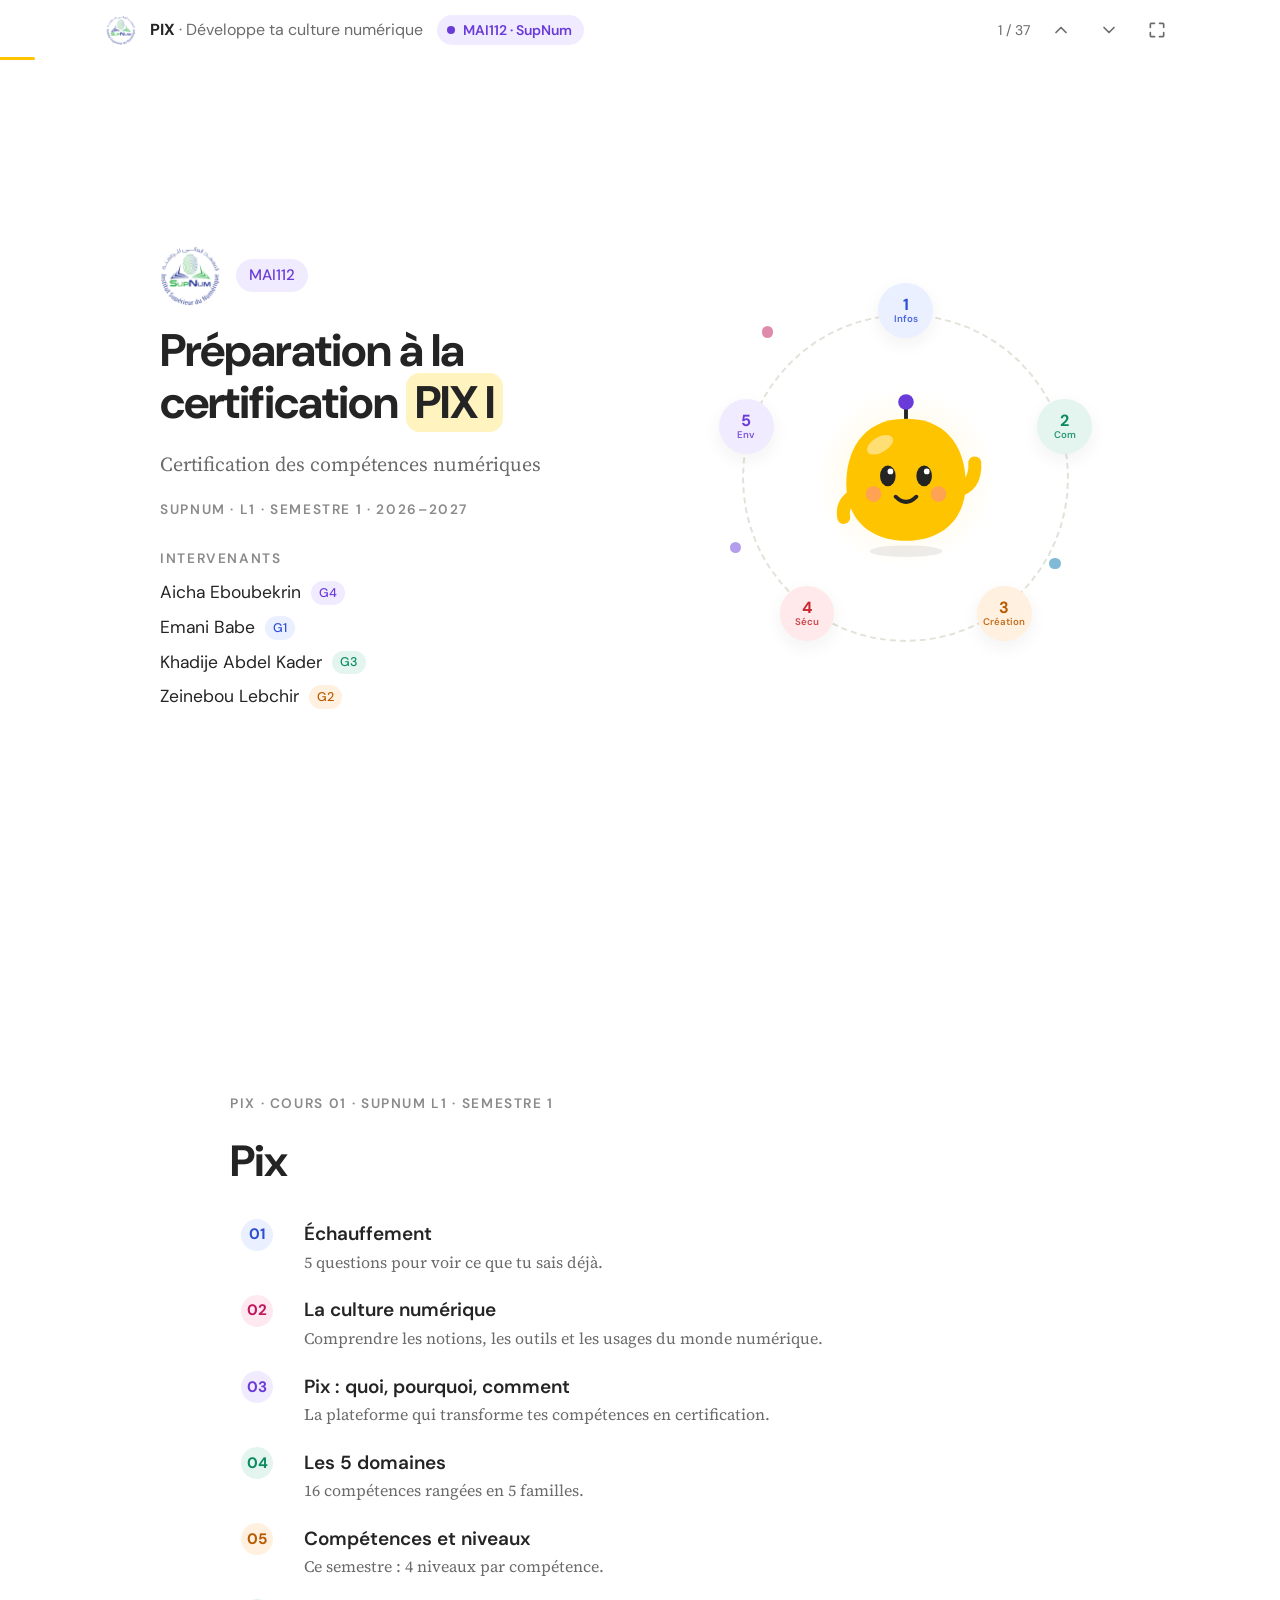
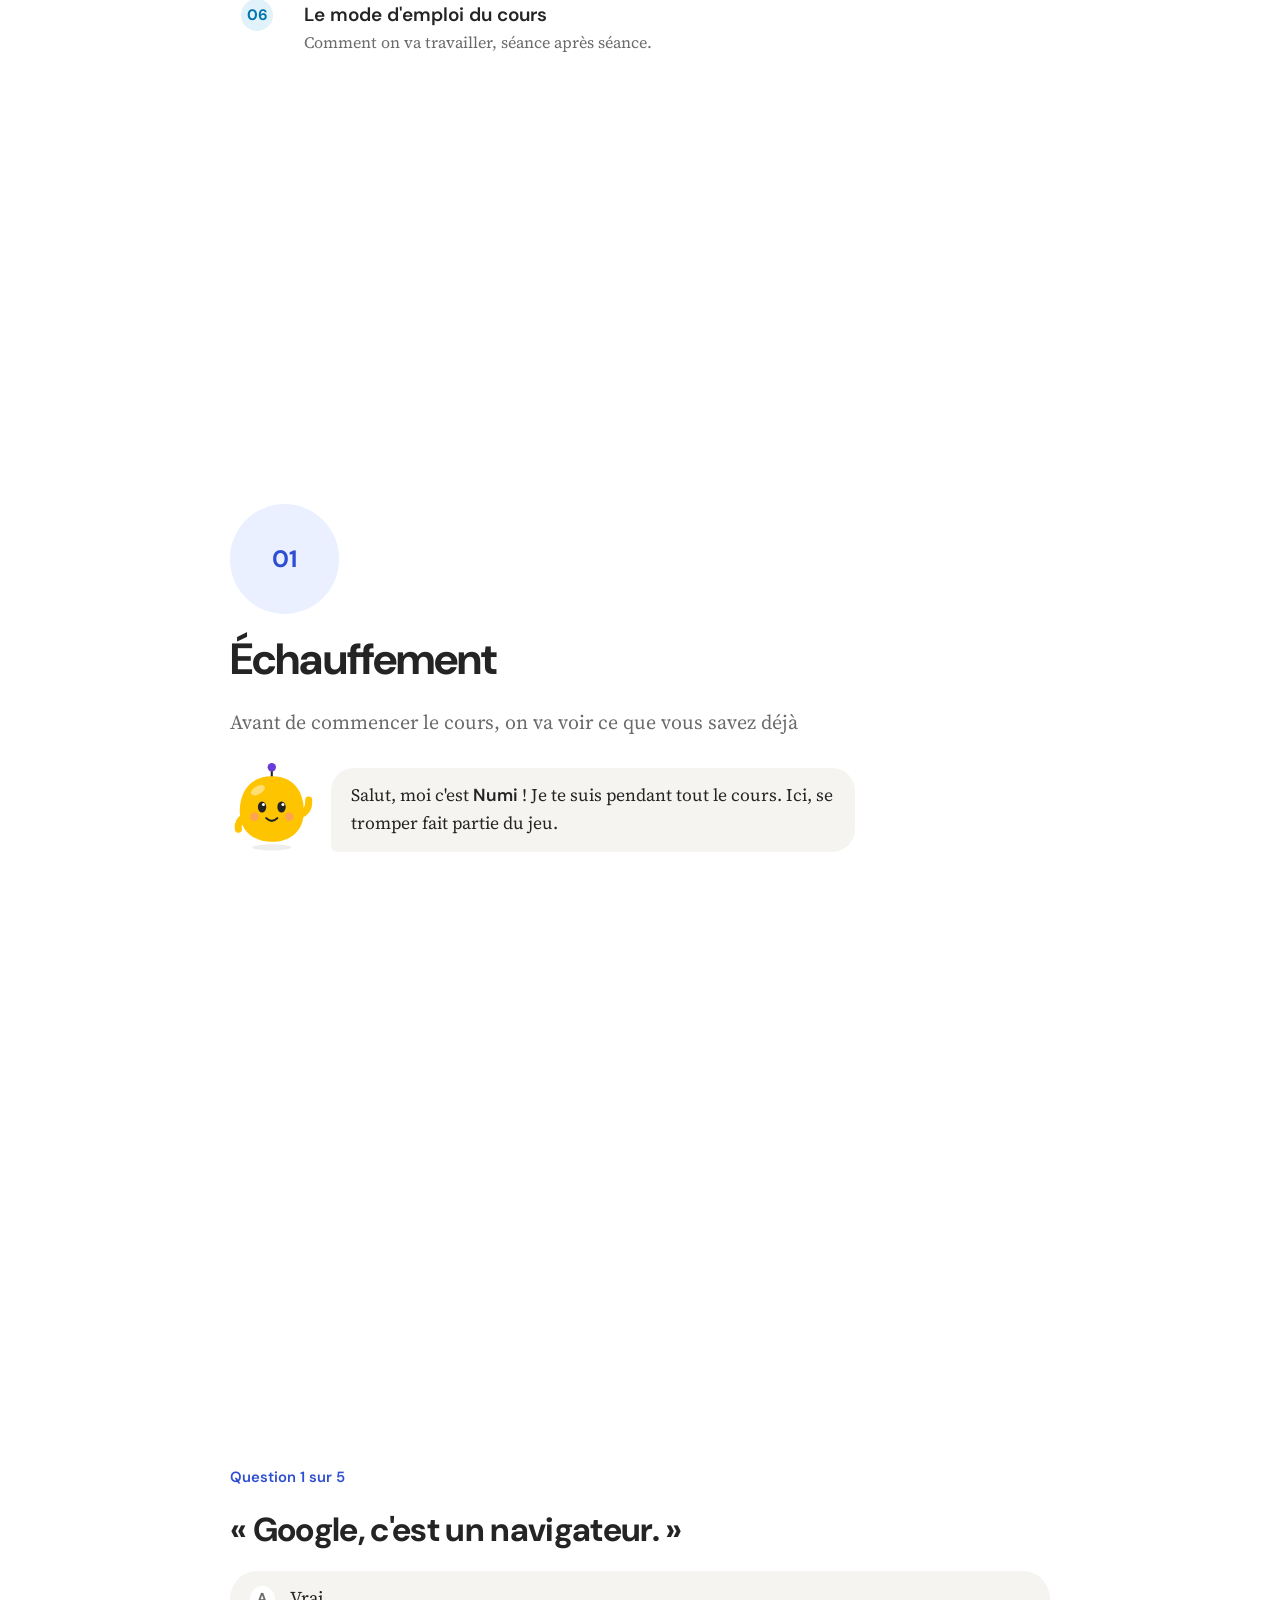
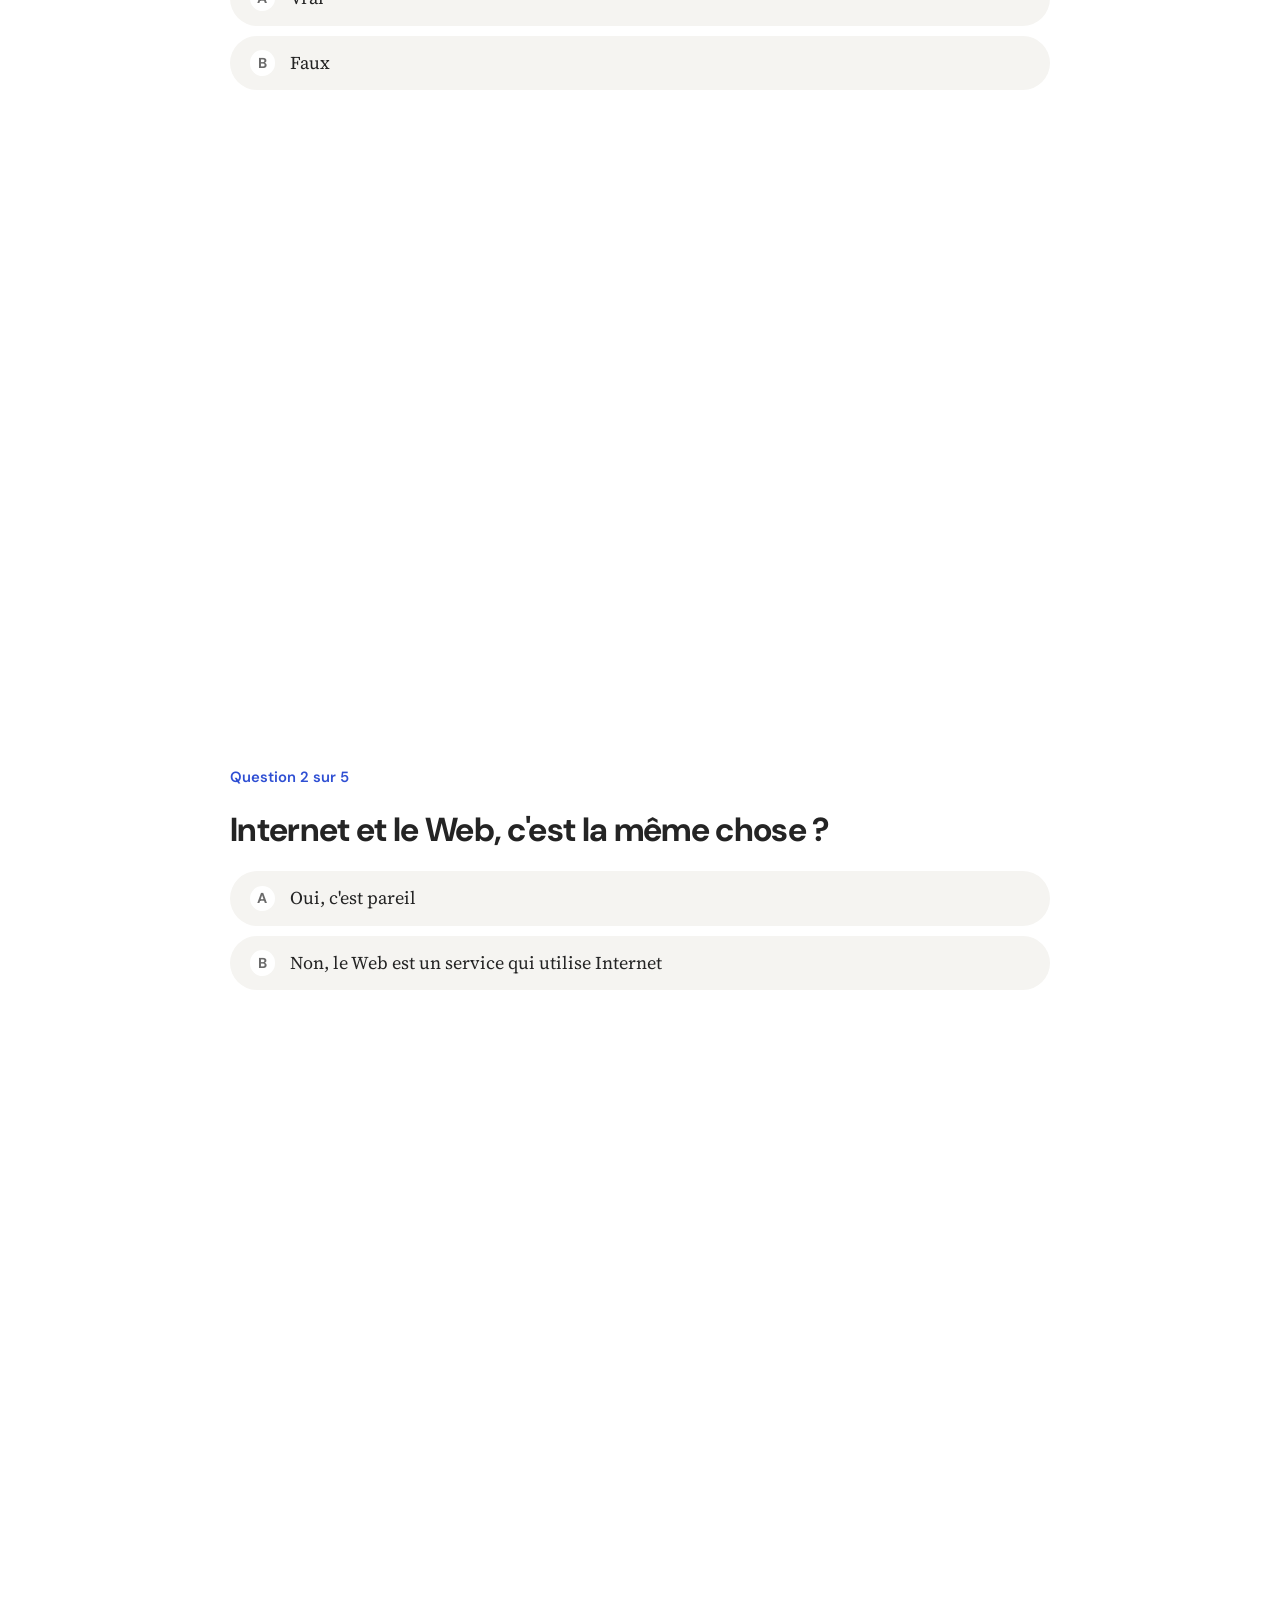
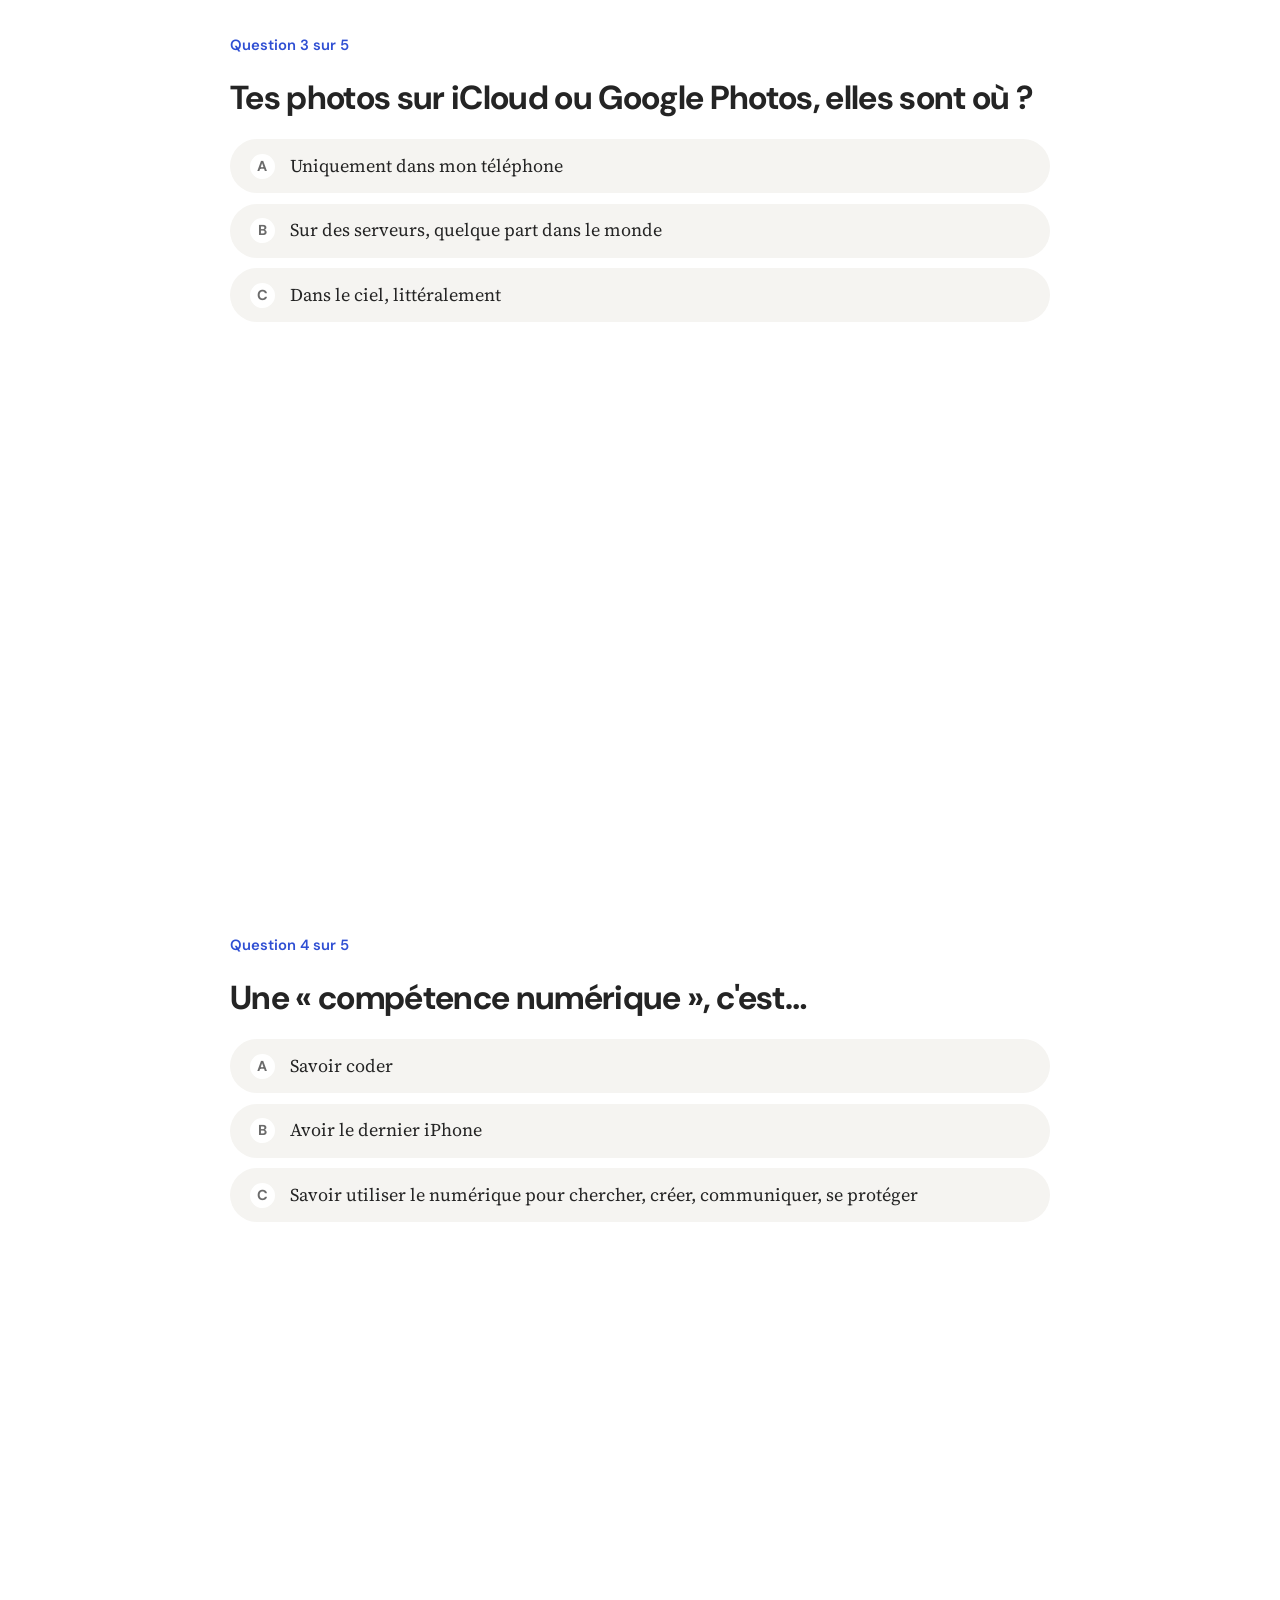
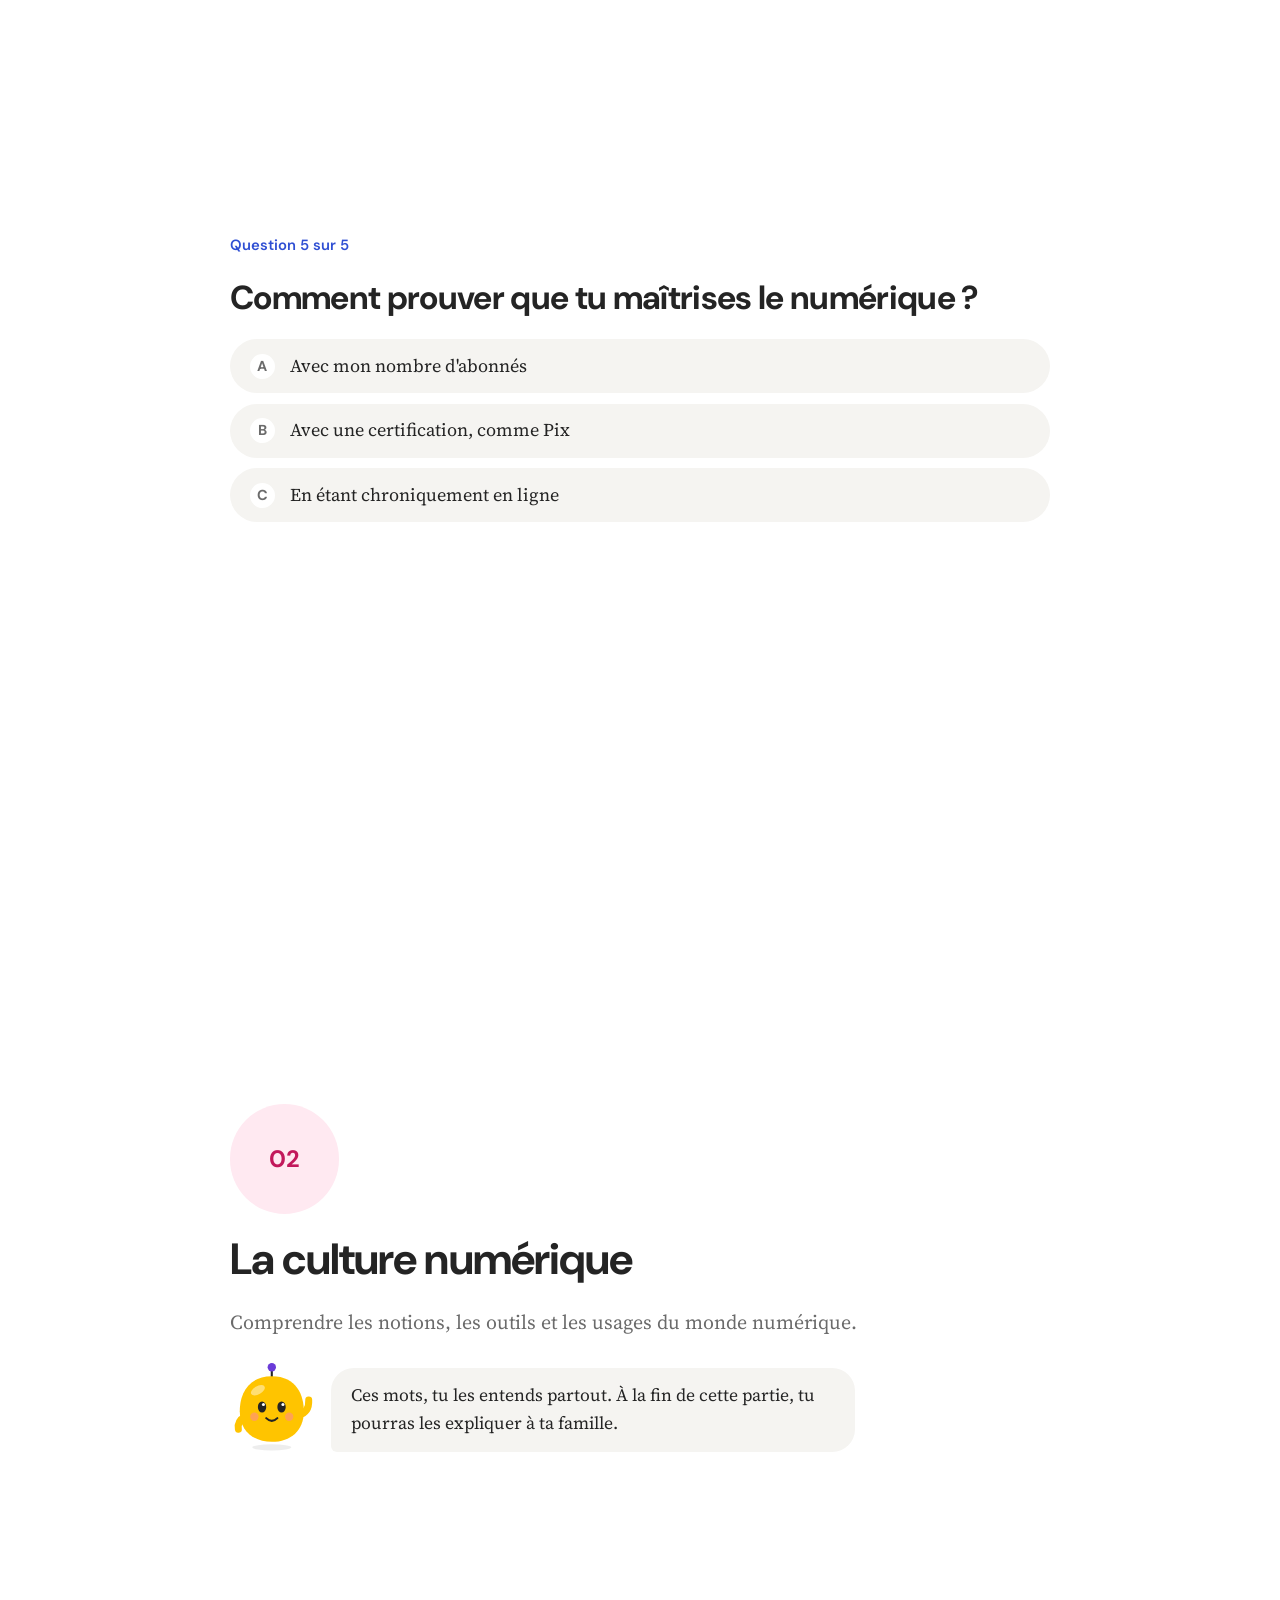
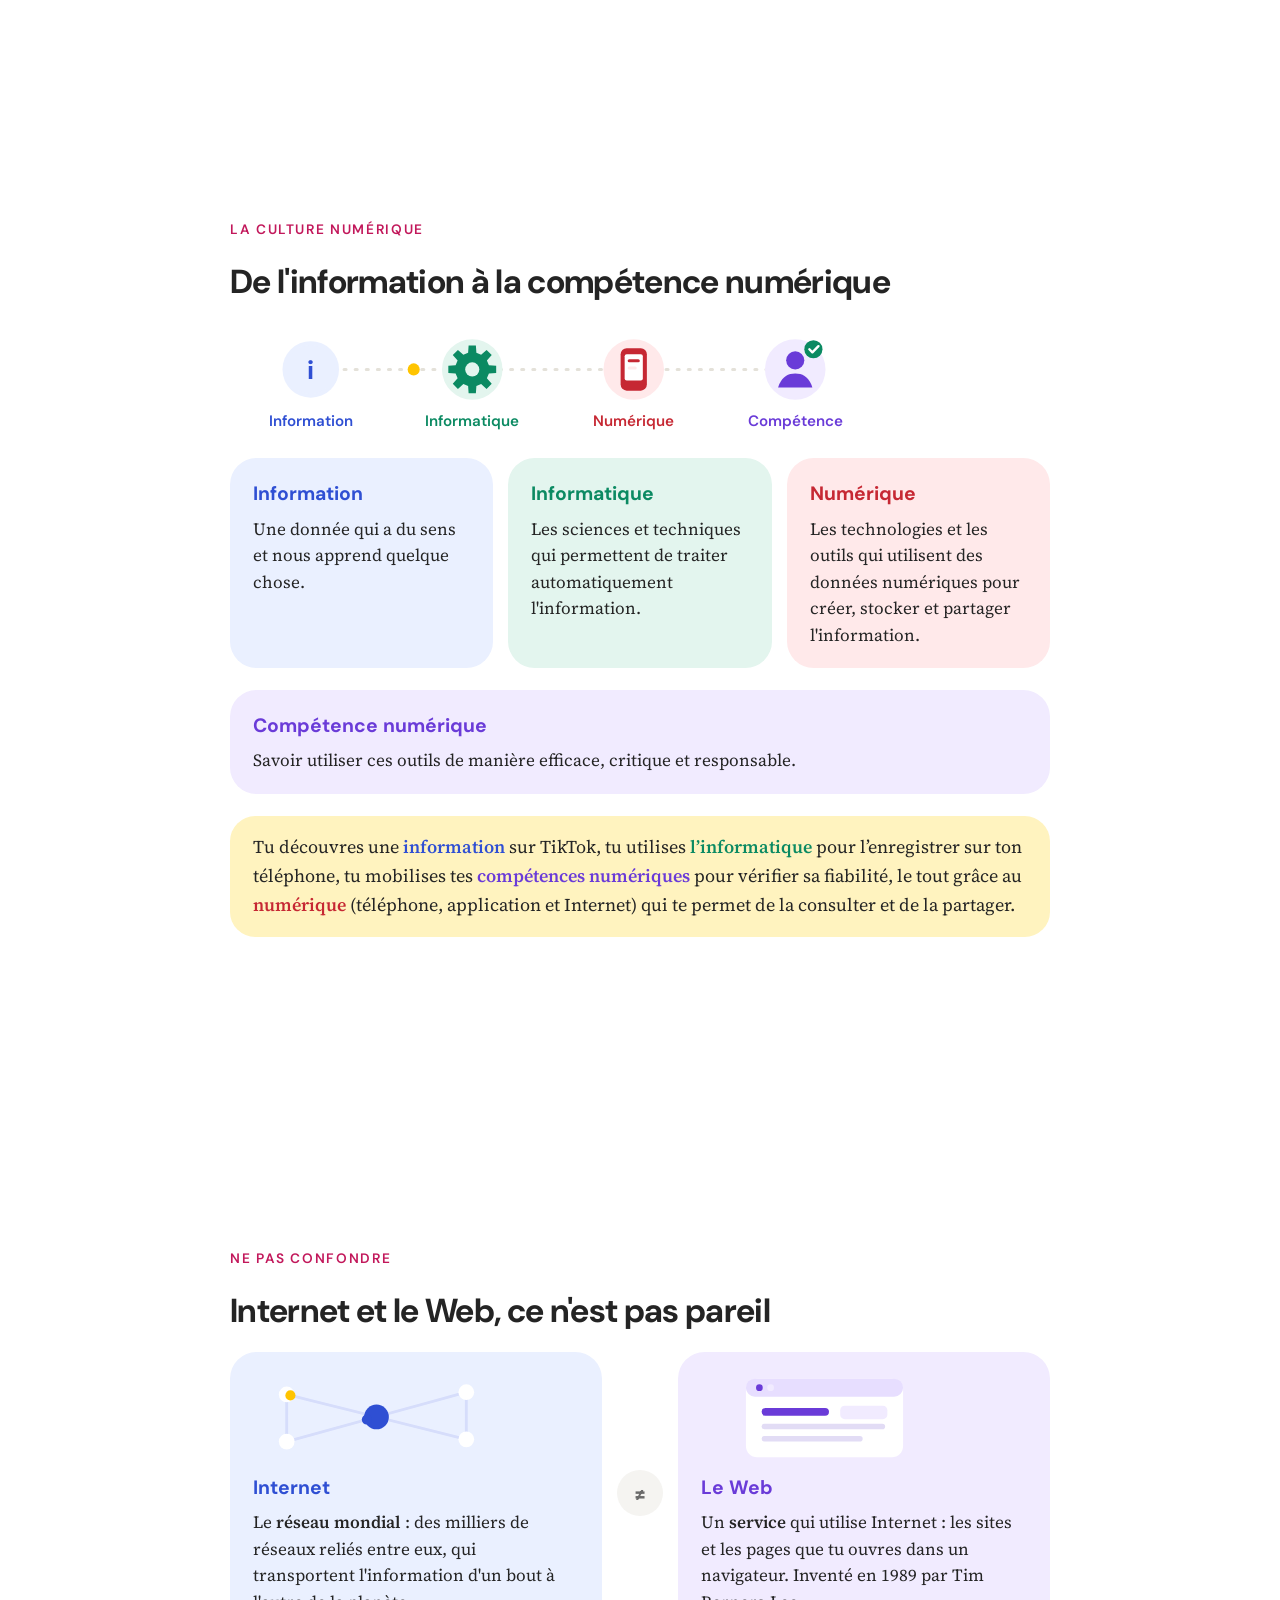
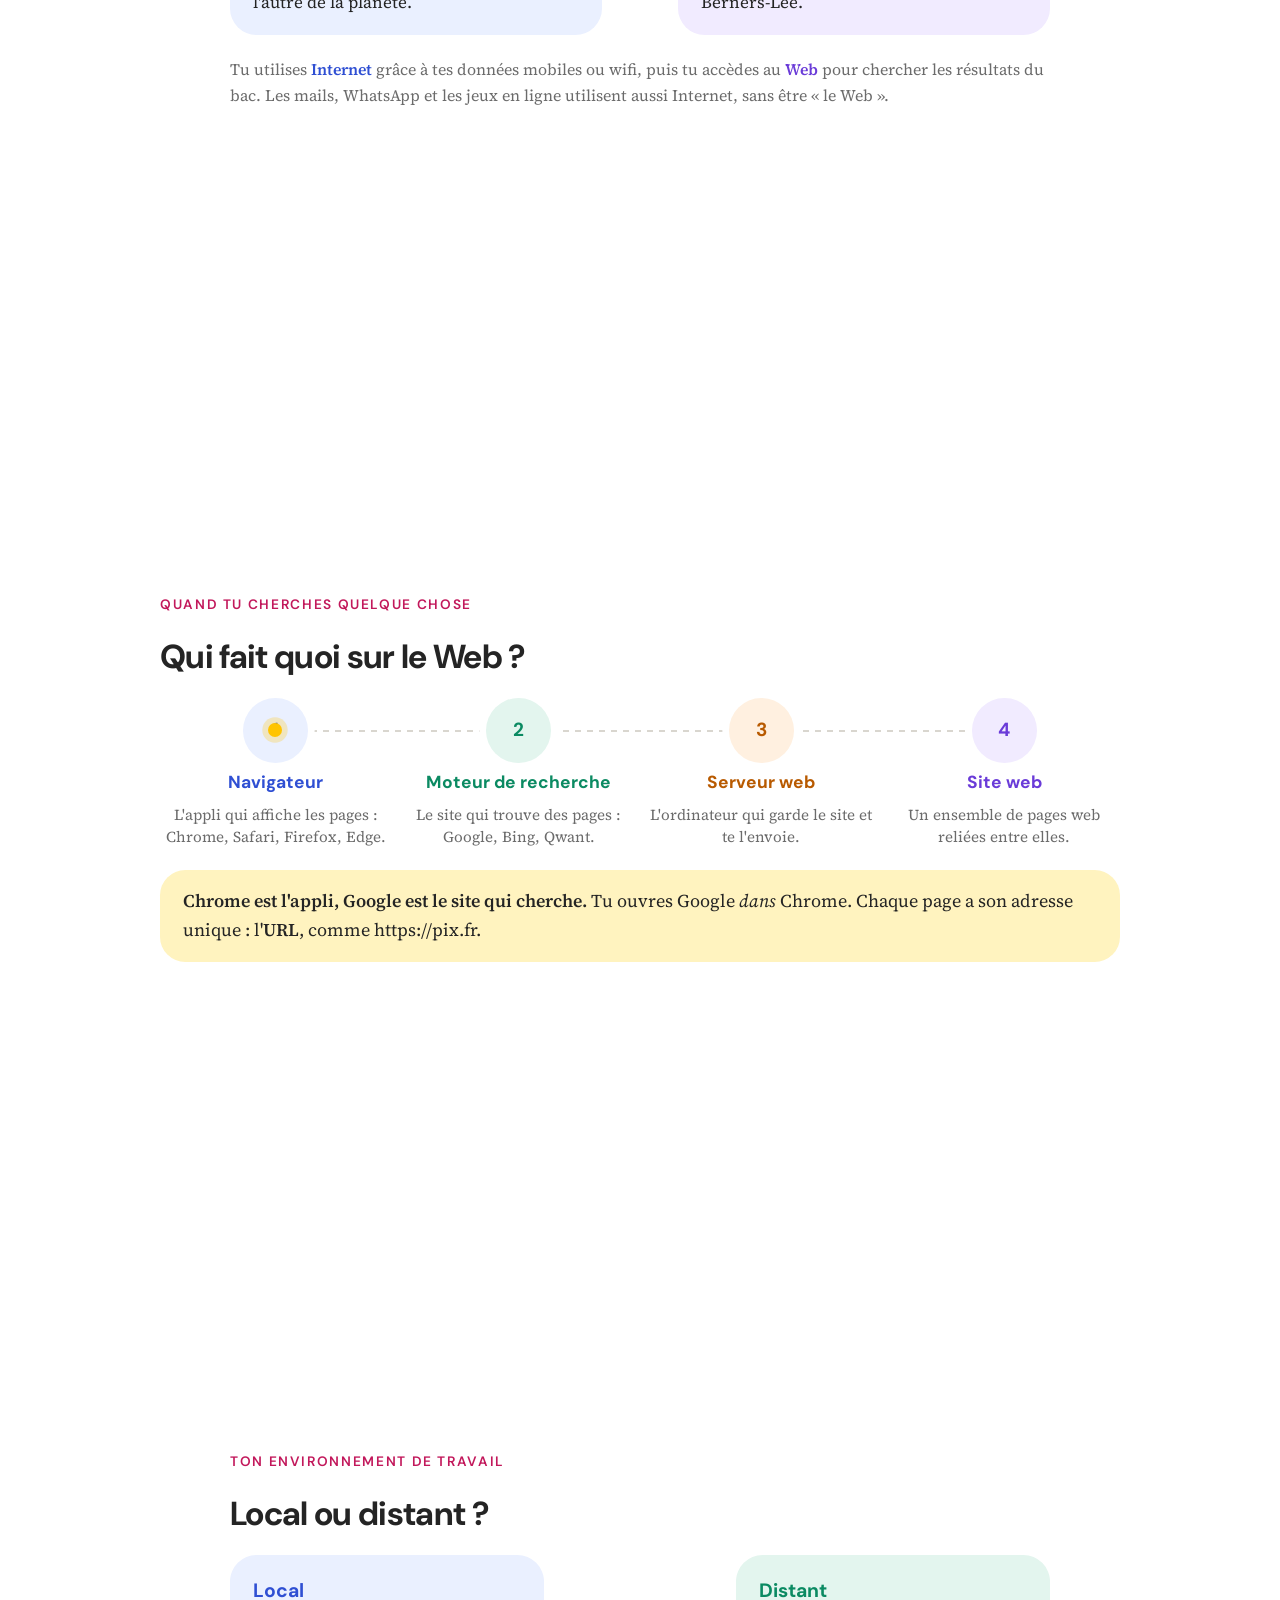
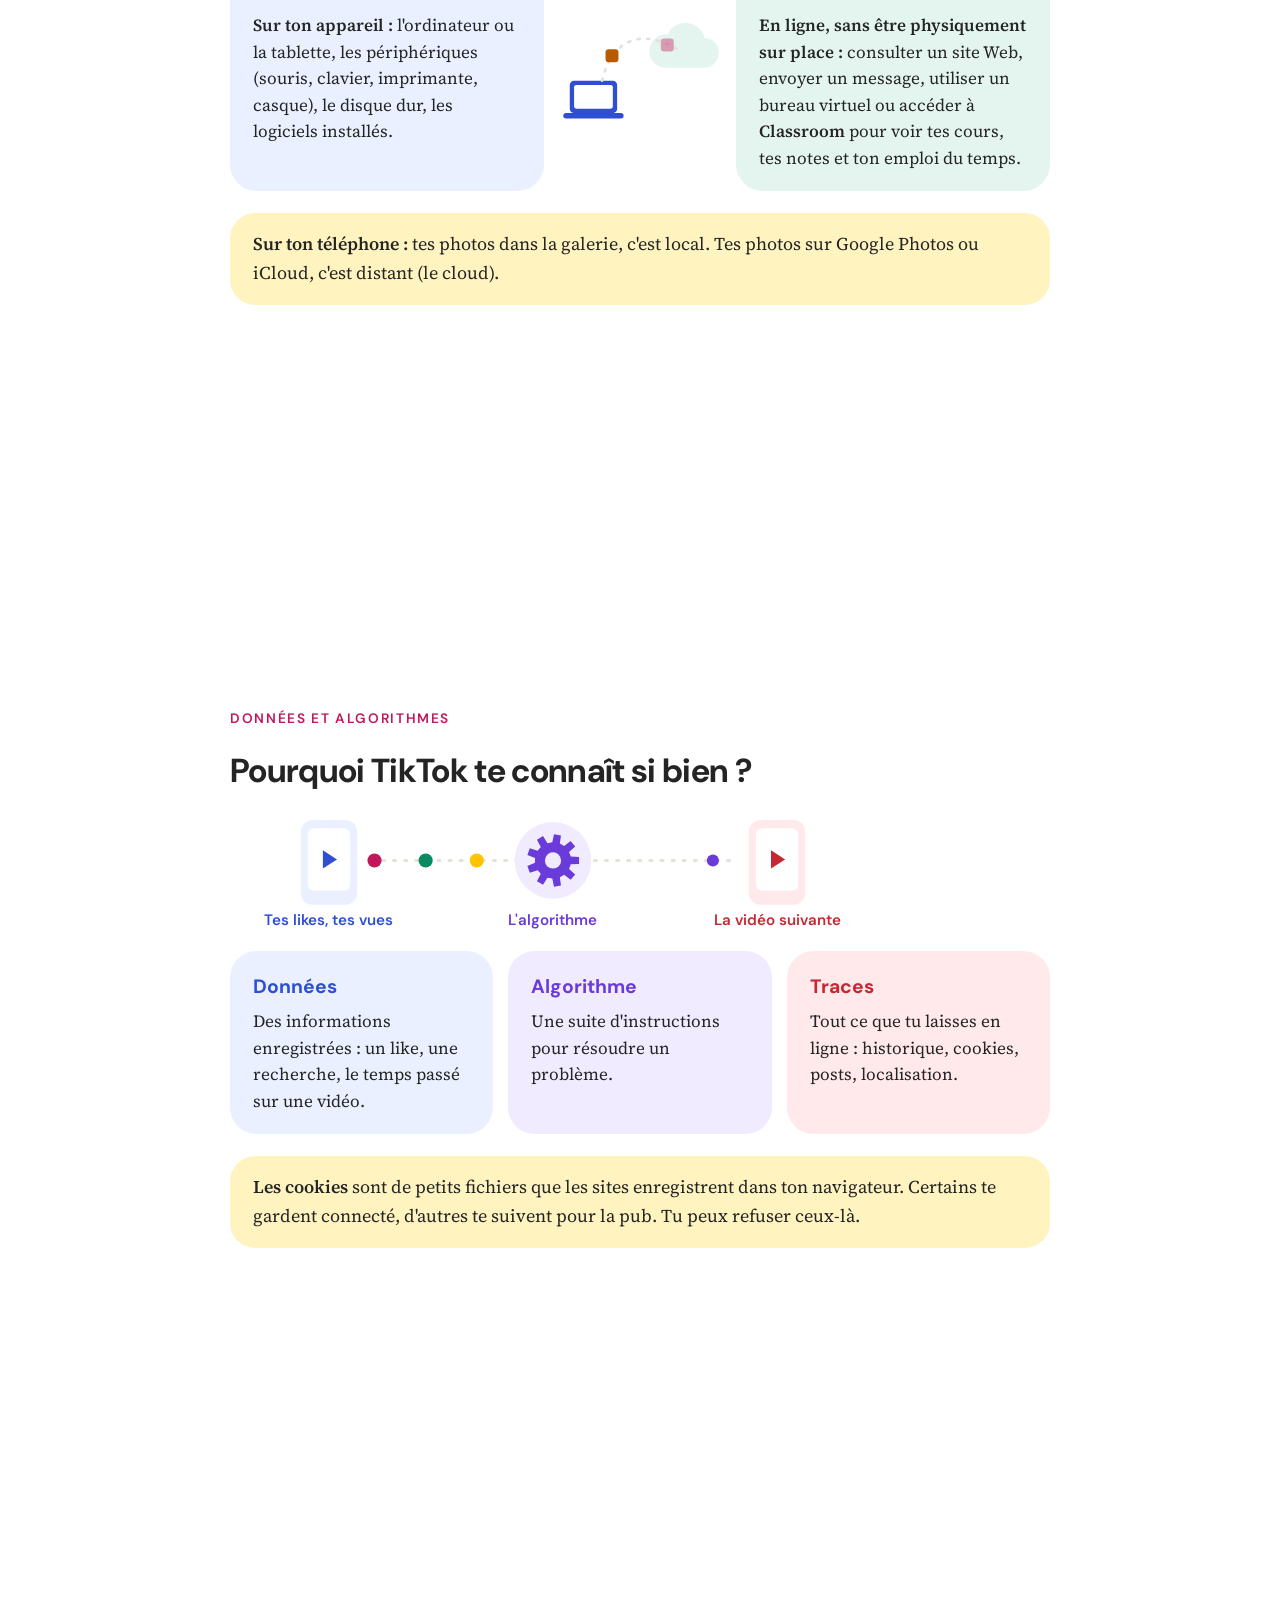
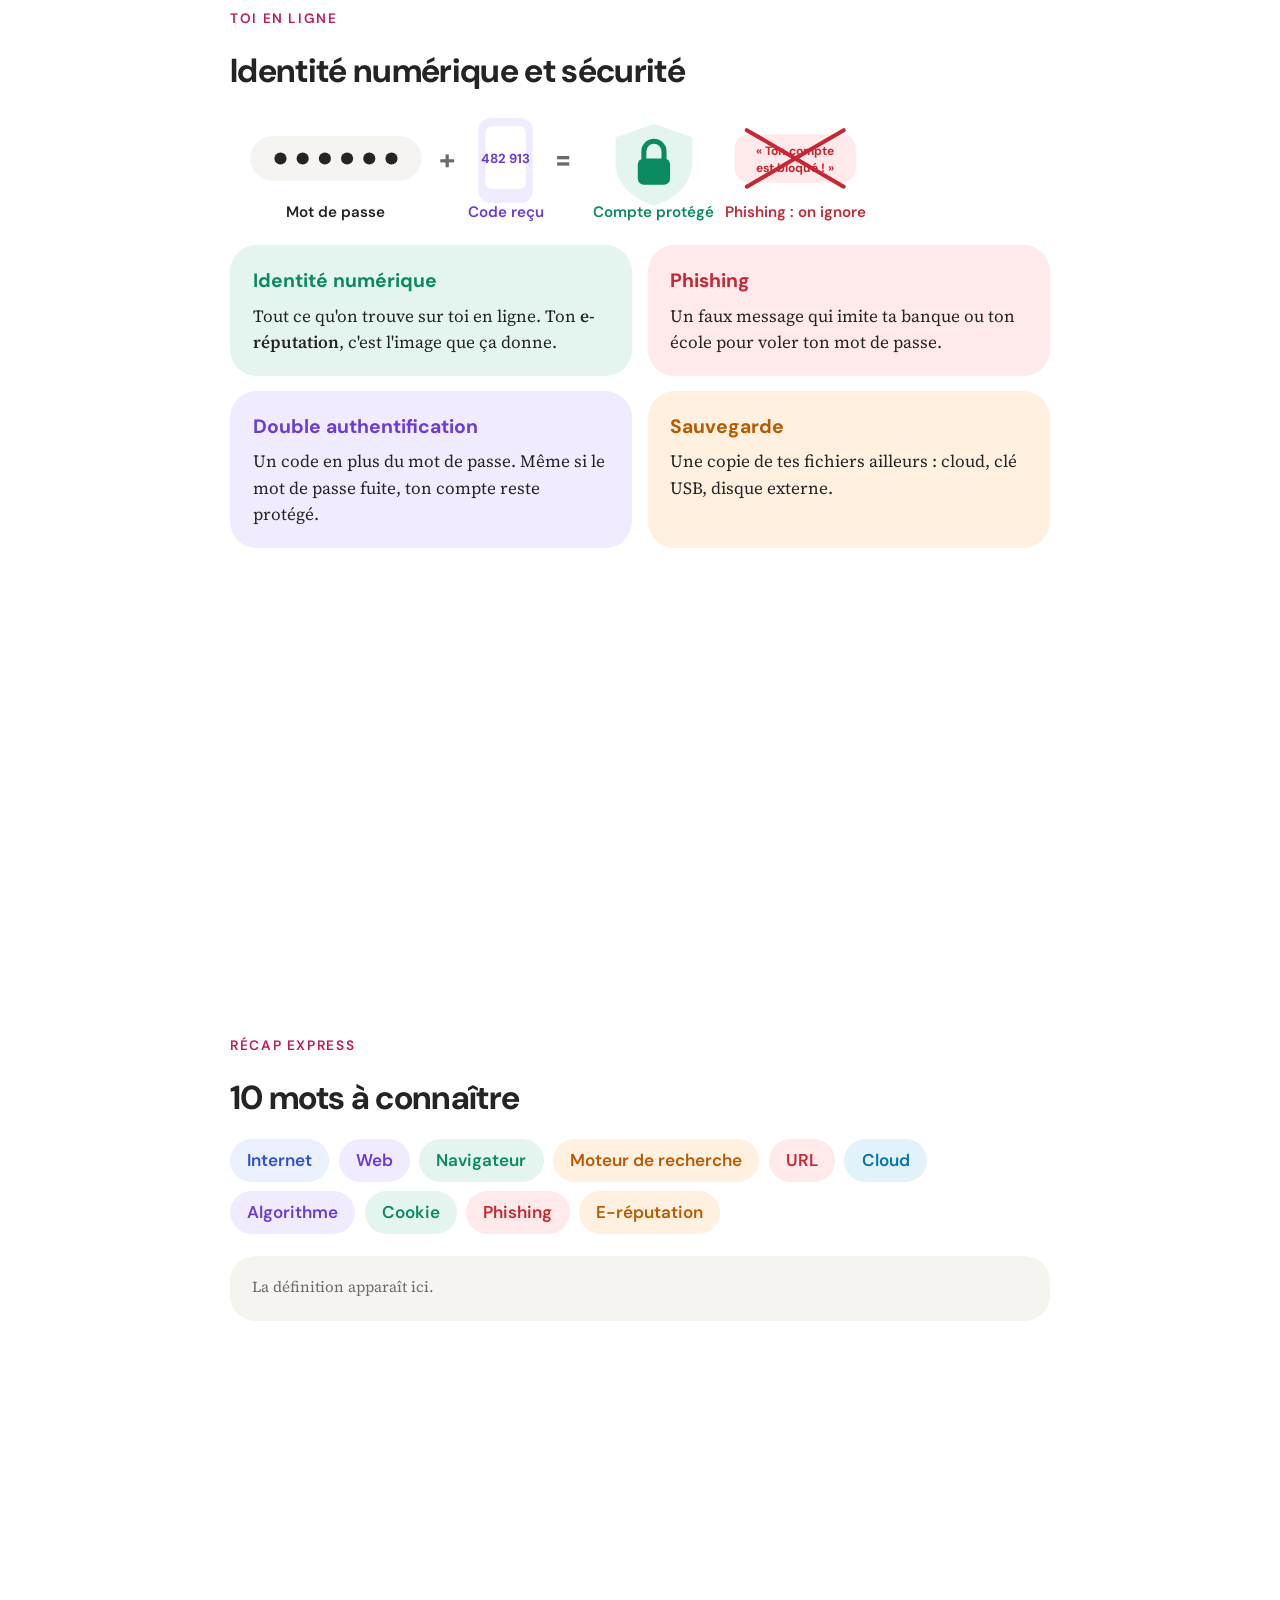
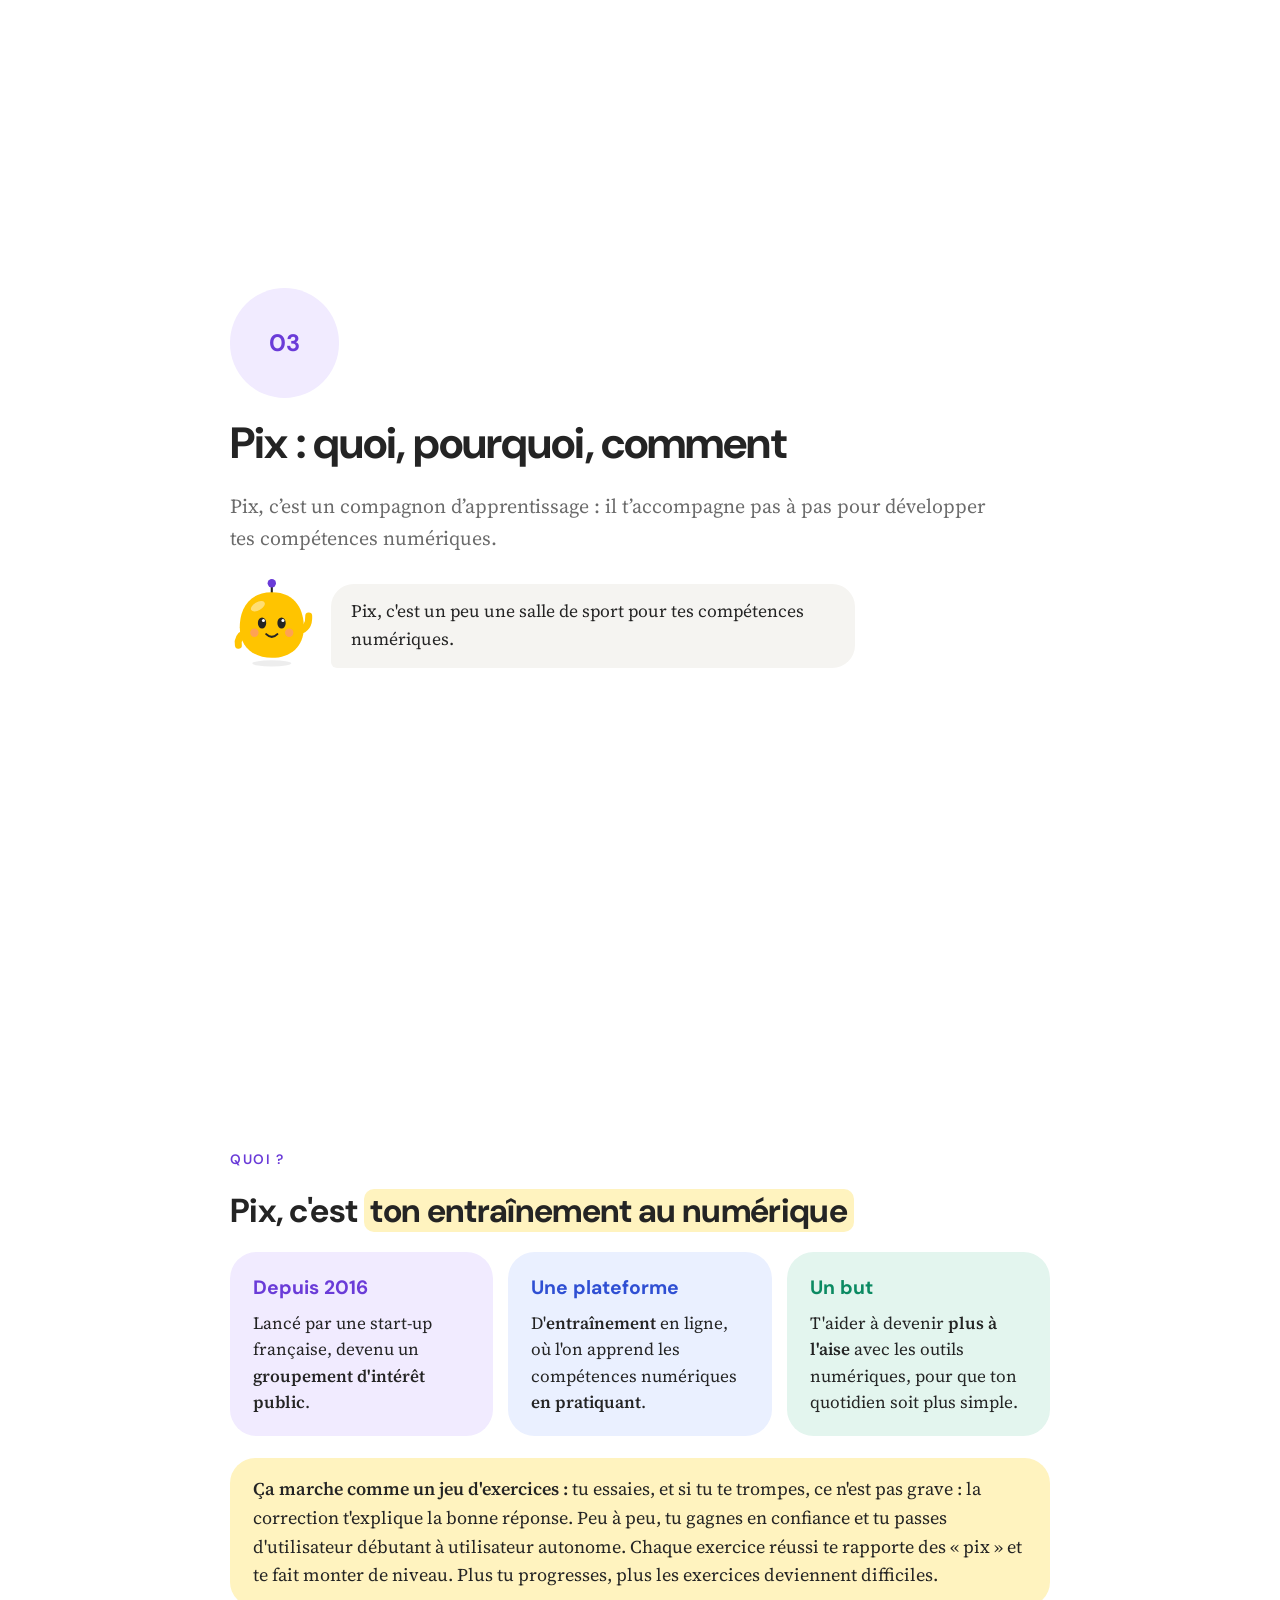
==== commit dff01671: "Animations" ====
--- a/index.html
+++ b/index.html
@@ -3,8 +3,8 @@
 <head>
 <meta charset="utf-8">
 <meta name="viewport" content="width=device-width, initial-scale=1, viewport-fit=cover">
-<title>MAI112 · Le numérique, Pix et toi</title>
-<meta name="description" content="MAI112 · Préparation à la certification PIX I · SupNum L1. Cours 01 : le numérique, Pix, les domaines, les compétences et les niveaux.">
+<title>PIX · Développe ta culture numérique avec Pix</title>
+<meta name="description" content="PIX · Préparation à la certification PIX I · SupNum L1. Cours 01 : le numérique, Pix, les domaines, les compétences et les niveaux.">
 <meta name="theme-color" content="#FFFFFF">
 <link rel="icon" href="[data-uri]">
 <link rel="preconnect" href="https://fonts.googleapis.com">
@@ -12,7 +12,7 @@
 <link rel="stylesheet" href="https://fonts.googleapis.com/css2?family=DM+Sans:opsz,wght@9..40,400;9..40,500;9..40,600;9..40,700&family=Source+Serif+4:opsz,wght@8..60,400;8..60,600&display=swap">
 <style>
 /* =====================================================================
-   MAI112 · Cours 01 — présentation "scroll", une slide = un écran.
+   PIX · Cours 01 — présentation "scroll", une slide = un écran.
    Style calme, inspiré de Medium : fond blanc, texte serif, formes rondes.
    Pour changer un texte : cherche la slide (commentaires <!-- ===== -->).
    ===================================================================== */
@@ -211,6 +211,150 @@
 }
 @media (max-width:900px) and (min-width:641px){.doms{grid-template-columns:repeat(3,1fr)}}
 @media (prefers-reduced-motion:reduce){html{scroll-behavior:auto}*{animation:none!important;transition:none!important}}
+
+/* ===== page de garde ===== */
+.cover{display:grid;grid-template-columns:minmax(0,1.15fr) minmax(0,1fr);gap:2em;align-items:center}
+.cv-text{display:grid;gap:1em;justify-items:start}
+.cv-top{display:flex;align-items:center;gap:.8em}
+.cv-top img{width:3.2em;height:3.2em;border-radius:50%}
+.cover h1.title{font-size:2.4em}
+.team{display:grid;gap:.5em;margin-top:.4em}
+.team ul{list-style:none;margin:0;padding:0;display:grid;gap:.35em}
+.team li{display:flex;align-items:center;gap:.6em;font-family:var(--f-sans);font-size:.92em}
+.team li .tag{font-size:.72em;padding:.15em .6em}
+.art{position:relative;width:min(100%,21em);aspect-ratio:1;justify-self:center}
+.art .ring{position:absolute;inset:9%;border-radius:50%;border:2px dashed #E4E1D9}
+.art .ring2{position:absolute;inset:27%;border-radius:50%;background:radial-gradient(circle,#FFF6D6 0%,#FFFFFF 70%)}
+.art .orbit{position:absolute;inset:0;animation:spin 46s linear infinite}
+.art .orb{position:absolute;width:3.4em;height:3.4em;margin:-1.7em 0 0 -1.7em;border-radius:50%;background:var(--b);color:var(--c);display:grid;place-items:center;font-family:var(--f-sans);font-weight:700;font-size:.85em;box-shadow:0 6px 18px rgba(36,36,36,.06)}
+.art .orb span{animation:spin 46s linear infinite reverse;text-align:center;line-height:1.05}
+.art .orb small{display:block;font-size:.6em;font-weight:600;opacity:.85}
+.art .center{position:absolute;left:50%;top:50%;width:8.2em;transform:translate(-50%,-52%)}
+.art .spark{position:absolute;width:.6em;height:.6em;border-radius:50%;background:var(--c);opacity:.5;animation:twinkle 3s ease-in-out infinite}
+@keyframes spin{to{transform:rotate(360deg)}}
+@keyframes twinkle{50%{opacity:.15;transform:scale(.6)}}
+
+/* ===== Numi, la mascotte du cours ===== */
+.numi{display:inline-block;width:4.4em;flex:none;line-height:0}
+.numi svg{width:100%;height:auto;overflow:visible}
+.numi svg *{transform-box:view-box}
+.numi .nb{animation:float 3.4s ease-in-out infinite;transform-origin:60px 118px}
+.numi .eyes{animation:blink 5s infinite;transform-origin:60px 64px}
+.numi .arm{transform-origin:100px 76px;animation:wave 2.6s ease-in-out infinite}
+.numi .ant{animation:glow 2.2s ease-in-out infinite}
+@keyframes float{50%{transform:translateY(-5px)}}
+@keyframes blink{0%,93%,100%{transform:scaleY(1)}96%{transform:scaleY(.1)}}
+@keyframes wave{0%,55%,100%{transform:rotate(0)}65%{transform:rotate(-22deg)}75%{transform:rotate(8deg)}85%{transform:rotate(-16deg)}}
+@keyframes glow{50%{opacity:.45}}
+.say{display:flex;align-items:flex-end;gap:.9em}
+.say .bub{background:var(--soft);border-radius:1.3em 1.3em 1.3em .35em;padding:.8em 1.15em;font-size:.92em;max-width:30em}
+.say .bub b{font-family:var(--f-sans)}
+.say.big .numi{width:6em}
+.reveal{display:flex;gap:.8em;align-items:flex-start}
+.reveal .numi{width:2.6em}
+
+/* ===== graphique des pix ===== */
+.chart{width:100%;max-width:36em}
+.chart svg{width:100%;height:auto;display:block}
+.chart .line{stroke:var(--orange);stroke-width:3.5;fill:none;stroke-linecap:round;stroke-linejoin:round;stroke-dasharray:1;stroke-dashoffset:1}
+.chart .area{fill:var(--orange-b);opacity:0}
+.chart .pt{fill:#fff;stroke:var(--orange);stroke-width:3;opacity:0}
+.chart text{font-family:var(--f-sans);font-size:15px;fill:var(--muted)}
+.chart text.v{fill:var(--orange);font-weight:700}
+.chart .base{stroke:#ECEAE4;stroke-width:2}
+.slide.on .chart .line{transition:stroke-dashoffset 1.6s ease .3s;stroke-dashoffset:0}
+.slide.on .chart .area{transition:opacity 1s ease 1.2s;opacity:1}
+.slide.on .chart .pt,.slide.on .chart text.v{opacity:1;transition:opacity .4s ease calc(.4s + var(--d,0s))}
+.chart text.v{opacity:0}
+
+/* ===== apparition douce des éléments ===== */
+html.anim .slide .inner>*{opacity:0;transform:scale(.97);transform-origin:50% 0;transition:opacity .6s ease,transform .6s ease;transition-delay:calc(var(--i,0) * 90ms)}
+html.anim .slide.on .inner>*{opacity:1;transform:none}
+
+
+/* ===== illustrations animées (informations et compétences) ===== */
+.strip svg{width:100%;max-width:34em;height:auto;display:block}
+.mini{width:100%;max-width:13em;height:auto;display:block;margin-bottom:.2em}
+.vs .x2{align-self:center;width:8.5em}
+.vs .x2 svg{width:100%;height:auto;display:block}
+.illo{grid-template-columns:minmax(0,1fr) minmax(0,.72fr);align-items:center;column-gap:2.6em}
+.imain{display:grid;gap:1.15em}
+.iart svg{width:100%;max-width:18em;height:auto;display:block;margin:auto}
+svg .pulse{transform-box:fill-box;transform-origin:center;animation:pulse 2.4s ease-out infinite}
+@keyframes pulse{0%{transform:scale(.85);opacity:1}100%{transform:scale(1.7);opacity:0}}
+svg .spin{animation:spin 6s linear infinite} svg .spin-slow{animation:spin 10s linear infinite}
+svg .blink-line{animation:twinkle 1.6s ease-in-out infinite}
+svg .popin{transform-box:fill-box;transform-origin:center;animation:popl 3s ease-in-out infinite}
+@keyframes popl{0%,40%{transform:scale(0)}55%,100%{transform:scale(1)}}
+svg .ln{transform-box:fill-box;transform-origin:left center;animation:wline 3.6s ease-in-out infinite}
+svg .l2{animation-delay:.3s} svg .l3{animation-delay:.6s}
+@keyframes wline{0%{transform:scaleX(0)}30%,85%{transform:scaleX(1)}100%{transform:scaleX(1);opacity:0}}
+svg .nextvid{animation:slidein 2.4s ease-in-out infinite}
+@keyframes slidein{0%,20%{transform:translateY(8px);opacity:.3}40%,100%{transform:none;opacity:1}}
+svg .dots circle{transform-box:fill-box;transform-origin:center;animation:dotin 3.6s ease-in-out infinite;animation-delay:calc(var(--k) * .15s)}
+@keyframes dotin{0%,5%{transform:scale(0)}20%,100%{transform:scale(1)}}
+svg .code{animation:twinkle 3.6s ease-in-out infinite}
+svg .shackle{animation:lock 3.6s ease-in-out infinite}
+@keyframes lock{0%,45%{transform:translateY(-8px)}60%,100%{transform:none}}
+svg .cross{stroke-dasharray:1;animation:cross 3.6s ease-in-out infinite}
+@keyframes cross{0%,30%{stroke-dashoffset:1}55%,100%{stroke-dashoffset:0}}
+/* domaine 1 */
+svg .scan{animation:scan 3.4s ease-in-out infinite}
+@keyframes scan{0%,100%{transform:translate(-30px,-40px)}50%{transform:translate(20px,0)}}
+svg .hit{animation:twinkle 3.4s ease-in-out infinite}
+svg .gbar{transform-box:fill-box;transform-origin:center bottom;animation:gbar 3s ease-in-out infinite;animation-delay:calc(var(--k) * .2s)}
+@keyframes gbar{0%{transform:scaleY(.2)}40%,100%{transform:scaleY(1)}}
+/* domaine 2 */
+svg .msg{opacity:0;animation:msg 5s ease-in-out infinite}
+svg .m2{animation-delay:.6s} svg .m3{animation-delay:1.2s} svg .m4{animation-delay:1.8s}
+@keyframes msg{0%{opacity:0;transform:translateY(10px)}10%,80%{opacity:1;transform:none}95%,100%{opacity:0}}
+svg .td{transform-box:fill-box;transform-origin:center;animation:bounce 1.2s ease-in-out infinite}
+@keyframes bounce{0%,100%{transform:none}40%{transform:translateY(-5px)}}
+/* domaine 3 */
+svg .wr{transform-box:fill-box;transform-origin:left center;animation:wline 4s ease-in-out infinite;animation-delay:calc(var(--k) * .35s)}
+svg .play{transform-box:fill-box;transform-origin:center;animation:breathe 2.4s ease-in-out infinite}
+@keyframes breathe{50%{transform:scale(1.07)}}
+svg .caretb{animation:caret2 1s steps(1) infinite}
+@keyframes caret2{50%{opacity:0}}
+/* domaine 4 */
+svg .scanl{animation:scanl 3s ease-in-out infinite}
+@keyframes scanl{0%{transform:translateY(0);opacity:0}15%{opacity:.8}85%{opacity:.8}100%{transform:translateY(150px);opacity:0}}
+svg .heart{transform-box:fill-box;transform-origin:center;animation:beat 1.4s ease-in-out infinite}
+@keyframes beat{0%,100%{transform:scale(1)}15%{transform:scale(1.15)}30%{transform:scale(1)}45%{transform:scale(1.1)}}
+/* domaine 5 */
+svg .wifi{animation:wifi 2.4s ease-in-out infinite}
+svg .w1{animation-delay:0s} svg .w2{animation-delay:.3s} svg .w3{animation-delay:.6s}
+@keyframes wifi{0%,100%{opacity:.15}40%,70%{opacity:1}}
+svg .ok{transform-box:fill-box;transform-origin:center;animation:popl 3s ease-in-out infinite}
+
+/* ===== paquet qui voyage sur le chemin du Web ===== */
+.path .packet{position:absolute;top:1.7em;left:12%;width:.75em;height:.75em;margin:-.375em 0 0 -.375em;border-radius:50%;background:var(--bar);box-shadow:0 0 0 .3em rgba(255,196,0,.25);z-index:1;animation:travel 4s ease-in-out infinite}
+@keyframes travel{0%{left:12%;opacity:0}8%{opacity:1}92%{opacity:1}100%{left:88%;opacity:0}}
+
+/* ===== pop des bulles ===== */
+.slide.on .lv .dot,.slide.on .dom .num,.slide.on .rung .dot{animation:pop .6s cubic-bezier(.3,1.6,.5,1) backwards;animation-delay:calc(.35s + var(--k,0) * .2s)}
+.slide.on .dom .num{animation-delay:calc(.35s + var(--k,0) * .12s)}
+.slide.on .stat .big{animation:pop .6s cubic-bezier(.3,1.6,.5,1) .3s backwards}
+@keyframes pop{from{transform:scale(0)}}
+
+@media (max-width:640px){
+  .illo{grid-template-columns:1fr}
+  .iart{order:-1}
+  .iart svg{max-width:9.5em}
+  .vs .x2{justify-self:center;width:7em}
+  .path .packet{display:none}
+}
+
+@media (max-width:640px){
+  .cover{grid-template-columns:1fr;gap:1em}
+  .art{width:min(100%,13em);order:-1}
+  .cover h1.title{font-size:1.85em}
+  .say .numi{width:3.4em}
+}
+@media (prefers-reduced-motion:reduce){
+  html.anim .slide .inner>*{opacity:1;transform:none}
+  .chart .line{stroke-dashoffset:0}.chart .area,.chart .pt,.chart text.v{opacity:1}
+}
 </style>
 </head>
 <body>
@@ -218,7 +362,7 @@
 <header class="top">
   <div class="in">
     <img src="[data-uri]" alt="SupNum">
-    <div class="t">MAI112 <span>· Le numérique, Pix et toi</span></div>
+    <div class="t">PIX <span>· Développe ta culture numérique</span></div>
     <div class="where blue" id="where" aria-live="polite"><i></i><span id="wtext">Sommaire</span></div>
     <div class="sp"></div>
     <span class="count" id="count">1 / 1</span>
@@ -232,20 +376,48 @@
 <main id="deck">
 
 <!-- ===== COUVERTURE + SOMMAIRE ===== -->
+<!-- ===== PAGE DE GARDE ===== -->
+<section class="slide" id="garde">
+  <div class="inner wide cover">
+    <div class="cv-text">
+      <div class="cv-top"><img src="[data-uri]" alt="SupNum"><span class="tag violet">MAI112</span></div>
+      <h1 class="title">Préparation à la certification <span class="mark">PIX I</span></h1>
+      <p class="lead">Certification des compétences numériques</p>
+      <p class="kicker">SupNum · L1 · Semestre 1 · <span style="white-space:nowrap">2026–2027</span></p>
+      <div class="team">
+        <p class="kicker">Intervenants</p>
+        <ul>
+          <li>Aicha Eboubekrin <span class="tag violet">G4</span></li>
+          <li>Emani Babe <span class="tag blue">G1</span></li>
+          <li>Khadije Abdel Kader <span class="tag green">G3</span></li>
+          <li>Zeinebou Lebchir <span class="tag orange">G2</span></li>
+        </ul>
+      </div>
+    </div>
+    <div class="art" aria-hidden="true">
+      <div class="ring"></div><div class="ring2"></div>
+      <div class="orbit"><div class="orb blue" style="left:50%;top:8%"><span>1<small>Infos</small></span></div><div class="orb green" style="left:89.9%;top:37%"><span>2<small>Com</small></span></div><div class="orb orange" style="left:74.7%;top:84%"><span>3<small>Création</small></span></div><div class="orb red" style="left:25.3%;top:84%"><span>4<small>Sécu</small></span></div><div class="orb violet" style="left:10.1%;top:37%"><span>5<small>Env</small></span></div></div>
+      <span class="spark pink" style="left:14%;top:12%"></span>
+      <span class="spark sky" style="left:86%;top:70%;animation-delay:1s"></span>
+      <span class="spark violet" style="left:6%;top:66%;animation-delay:2s"></span>
+      <span class="center numi"></span>
+    </div>
+  </div>
+</section>
+
 <section class="slide" id="intro">
   <div class="inner">
-    <p class="kicker">MAI112 · Cours 01 · SupNum L1 · Semestre 1</p>
-    <h1 class="title">Le numérique, Pix et toi</h1>
-    <p class="lead">Tu scrolles déjà tous les jours. Aujourd'hui, on scrolle pour apprendre : les mots du numérique, Pix, ses domaines et ses niveaux.</p>
+    <p class="kicker">PIX · Cours 01 · SupNum L1 · Semestre 1</p>
+    <h1 class="title">Pix</h1>
     <ol class="toc">
-      <li><a href="#p1" class="blue"><span class="n">01</span><h3>Échauffement</h3><span class="min">10 min</span><p>5 questions pour voir ce que tu sais déjà.</p></a></li>
-      <li><a href="#p2" class="pink"><span class="n">02</span><h3>Le dico du numérique</h3><span class="min">20 min</span><p>Les mots que tout le monde utilise sans les expliquer.</p></a></li>
-      <li><a href="#p3" class="violet"><span class="n">03</span><h3>Pix : quoi, pourquoi, comment</h3><span class="min">15 min</span><p>La plateforme qui transforme tes compétences en certification.</p></a></li>
-      <li><a href="#p4" class="green"><span class="n">04</span><h3>Les 5 domaines</h3><span class="min">15 min</span><p>16 compétences rangées en 5 familles.</p></a></li>
-      <li><a href="#p5" class="orange"><span class="n">05</span><h3>Compétences et niveaux</h3><span class="min">15 min</span><p>Ce semestre : 4 niveaux par compétence.</p></a></li>
-      <li><a href="#p6" class="sky"><span class="n">06</span><h3>Le mode d'emploi du cours</h3><span class="min">10 min</span><p>Comment on va travailler, séance après séance.</p></a></li>
+      <li><a href="#p1" class="blue"><span class="n">01</span><h3>Échauffement</h3><span class="min"></span><p>5 questions pour voir ce que tu sais déjà.</p></a></li>
+      <li><a href="#p2" class="pink"><span class="n">02</span><h3>La culture numérique</h3><span class="min"></span><p>Comprendre les notions, les outils et les usages du monde numérique.</p></a></li>
+      <li><a href="#p3" class="violet"><span class="n">03</span><h3>Pix : quoi, pourquoi, comment</h3><span class="min"></span><p>La plateforme qui transforme tes compétences en certification.</p></a></li>
+      <li><a href="#p4" class="green"><span class="n">04</span><h3>Les 5 domaines</h3><span class="min"></span><p>16 compétences rangées en 5 familles.</p></a></li>
+      <li><a href="#p5" class="orange"><span class="n">05</span><h3>Compétences et niveaux</h3><span class="min"></span><p>Ce semestre : 4 niveaux par compétence.</p></a></li>
+      <li><a href="#p6" class="sky"><span class="n">06</span><h3>Le mode d'emploi du cours</h3><span class="min"></span><p>Comment on va travailler, séance après séance.</p></a></li>
     </ol>
-    <p class="hint"><svg viewBox="0 0 24 24" fill="none" stroke="currentColor" stroke-width="2" stroke-linecap="round" stroke-linejoin="round"><path d="M12 5v14M6 13l6 6 6-6"/></svg>Scrolle vers le bas</p>
+    <!-- <p class="hint"><svg viewBox="0 0 24 24" fill="none" stroke="currentColor" stroke-width="2" stroke-linecap="round" stroke-linejoin="round"><path d="M12 5v14M6 13l6 6 6-6"/></svg>Scrolle vers le bas</p> -->
   </div>
 </section>
 
@@ -254,7 +426,8 @@
   <div class="inner part blue">
     <span class="bubble">01</span>
     <h2 class="title">Échauffement</h2>
-    <p class="lead">5 petites questions. Réponds dans ta tête, puis touche une réponse pour voir la correction. Pas de note.</p>
+    <p class="lead">Avant de commencer le cours, on va voir ce que vous savez déjà </p>
+    <div class="say"><span class="numi"></span><p class="bub">Salut, moi c'est <b>Numi</b> ! Je te suis pendant tout le cours. Ici, se tromper fait partie du jeu.</p></div>
   </div>
 </section>
 
@@ -297,7 +470,7 @@
     <p class="q">Question 4 sur 5</p>
     <h2 class="title">Une « compétence numérique », c'est…</h2>
     <div class="quiz" data-answer="2" data-ok="Bonne réponse" data-ko="Hmm, non" data-why="Pas besoin d'être développeur : c'est savoir utiliser les outils numériques pour chercher, ranger, créer, partager, communiquer et se protéger.">
-      <button class="opt" data-k="0"><span class="k">A</span>Savoir coder en C++</button>
+      <button class="opt" data-k="0"><span class="k">A</span>Savoir coder </button>
       <button class="opt" data-k="1"><span class="k">B</span>Avoir le dernier iPhone</button>
       <button class="opt" data-k="2"><span class="k">C</span>Savoir utiliser le numérique pour chercher, créer, communiquer, se protéger</button>
     </div>
@@ -311,30 +484,56 @@
     <div class="quiz" data-answer="1" data-ok="C'est ça" data-ko="Bien tenté" data-why="Avec Pix : une plateforme qui teste tes compétences, te donne un niveau et peut délivrer une certification à mettre sur ton CV.">
       <button class="opt" data-k="0"><span class="k">A</span>Avec mon nombre d'abonnés</button>
       <button class="opt" data-k="1"><span class="k">B</span>Avec une certification, comme Pix</button>
-      <button class="opt" data-k="2"><span class="k">C</span>En disant « trust me »</button>
-    </div>
-  </div>
-</section>
-
-<!-- ===== PARTIE 02 · LE DICO DU NUMÉRIQUE ===== -->
+      <button class="opt" data-k="2"><span class="k">C</span>En étant chroniquement en ligne</button>
+    </div>
+  </div>
+</section>
+
+<!-- ===== PARTIE 02 · La culture numérique ===== -->
 <section class="slide" id="p2">
   <div class="inner part pink">
     <span class="bubble">02</span>
-    <h2 class="title">Le dico du numérique</h2>
-    <p class="lead">Les mots que tout le monde utilise et que personne n'explique. On remet les bases.</p>
+    <h2 class="title">La culture numérique</h2>
+    <p class="lead">Comprendre les notions, les outils et les usages du monde numérique.</p>
+    <div class="say"><span class="numi"></span><p class="bub">Ces mots, tu les entends partout. À la fin de cette partie, tu pourras les expliquer à ta famille.</p></div>
   </div>
 </section>
 
 <section class="slide">
   <div class="inner pink">
-    <p class="kicker">Les bases</p>
-    <h2 class="title">Informatique, numérique, digital ?</h2>
+    <p class="kicker">La culture numérique</p>
+    <h2 class="title">De l'information à la compétence numérique</h2>
+    <div class="strip" aria-hidden="true"><svg viewBox="0 0 640 112">
+<path d="M80 46H560" stroke="#E4E1D9" stroke-width="3" stroke-dasharray="2 9" stroke-linecap="round"/>
+<circle class="pulse" cx="80" cy="46" r="28" fill="var(--blue-b)"/><circle cx="80" cy="46" r="24" fill="var(--blue-b)"/><text x="80" y="55" text-anchor="middle" font-family="DM Sans,Segoe UI,sans-serif" font-size="26" font-weight="700" fill="var(--blue)">i</text>
+<circle cx="240" cy="46" r="30" fill="var(--green-b)"/><g class="spin-slow" style="transform-origin:240px 46px"><path d="M263.7 42.4 L263.7 49.6 L256.5 50.1 L254.5 54.8 L259.3 60.2 L254.2 65.3 L248.8 60.5 L244.1 62.5 L243.6 69.7 L236.4 69.7 L235.9 62.5 L231.2 60.5 L225.8 65.3 L220.7 60.2 L225.5 54.8 L223.5 50.1 L216.3 49.6 L216.3 42.4 L223.5 41.9 L225.5 37.2 L220.7 31.8 L225.8 26.7 L231.2 31.5 L235.9 29.5 L236.4 22.3 L243.6 22.3 L244.1 29.5 L248.8 31.5 L254.2 26.7 L259.3 31.8 L254.5 37.2 L256.5 41.9Z" fill="var(--green)"/><circle cx="240" cy="46" r="7" fill="var(--green-b)"/></g>
+<circle cx="400" cy="46" r="30" fill="var(--red-b)"/><rect x="387" y="25" width="26" height="42" rx="6" fill="var(--red)"/><rect x="391" y="31" width="18" height="26" rx="2" fill="#fff"/><rect class="blink-line" x="394" y="36" width="12" height="3" rx="1.5" fill="var(--red)"/><rect x="394" y="43" width="9" height="3" rx="1.5" fill="var(--red-b)"/>
+<circle cx="560" cy="46" r="30" fill="var(--violet-b)"/><circle cx="560" cy="37" r="9" fill="var(--violet)"/><path d="M543 64c3-10 9-14 17-14s14 4 17 14z" fill="var(--violet)"/><circle class="popin" cx="578" cy="26" r="9" fill="var(--green)"/><path class="popin" d="M574 26l3 3 6-6" stroke="#fff" stroke-width="2.4" fill="none" stroke-linecap="round" stroke-linejoin="round"/>
+<circle r="6" fill="var(--bar)"><animateMotion dur="4s" repeatCount="indefinite" path="M80 46H560"/></circle>
+<text x="80" y="102" text-anchor="middle" font-family="DM Sans,Segoe UI,sans-serif" font-size="15" font-weight="600" fill="var(--blue)">Information</text>
+<text x="240" y="102" text-anchor="middle" font-family="DM Sans,Segoe UI,sans-serif" font-size="15" font-weight="600" fill="var(--green)">Informatique</text>
+<text x="400" y="102" text-anchor="middle" font-family="DM Sans,Segoe UI,sans-serif" font-size="15" font-weight="600" fill="var(--red)">Numérique</text>
+<text x="560" y="102" text-anchor="middle" font-family="DM Sans,Segoe UI,sans-serif" font-size="15" font-weight="600" fill="var(--violet)">Compétence</text>
+</svg></div>
     <div class="cards">
-      <div class="card blue"><h3>Informatique</h3><p>Les <b>sciences et techniques</b> du traitement de l'information par des machines.</p></div>
-      <div class="card green"><h3>Numérique</h3><p>Tout ce qui marche avec des <b>données codées en 0 et 1</b> : ton téléphone, tes applis, Internet, tes photos.</p></div>
-      <div class="card red"><h3>Digital</h3><p>Le mot anglais. En français, « digital » parle des <b>doigts</b>, comme une empreinte digitale. On dit plutôt <b>numérique</b>.</p></div>
-    </div>
-    <p class="note"><b>Compétence numérique :</b> savoir utiliser l'ordinateur ou le téléphone pour obtenir, évaluer, stocker, produire, présenter et échanger des informations, et pour communiquer via Internet.</p>
+      <div class="card blue">
+        <h3>Information</h3>
+        <p>Une donnée qui a du sens et nous apprend quelque chose.</p>
+      </div>
+      <div class="card green">
+        <h3>Informatique</h3>
+        <p>Les sciences et techniques qui permettent de traiter automatiquement l'information.</p>
+      </div>
+      <div class="card red">
+        <h3>Numérique</h3>
+        <p>Les technologies et les outils qui utilisent des données numériques pour créer, stocker et partager l'information.</p>
+      </div>
+    </div>
+    <div class="card violet">
+      <h3>Compétence numérique</h3>
+      <p>Savoir utiliser ces outils de manière efficace, critique et responsable.</p>
+    </div>
+    <p class="note">Tu découvres une <strong style="color:var(--blue)">information</strong> sur TikTok, tu utilises <strong style="color:var(--green)">l’informatique</strong> pour l’enregistrer sur ton téléphone, tu mobilises tes <strong style="color:var(--violet)">compétences numériques</strong> pour vérifier sa fiabilité, le tout grâce au <strong style="color:var(--red)"> numérique</strong> (téléphone, application et Internet) qui te permet de la consulter et de la partager.</p>
   </div>
 </section>
 
@@ -343,11 +542,11 @@
     <p class="kicker">Ne pas confondre</p>
     <h2 class="title">Internet et le Web, ce n'est pas pareil</h2>
     <div class="vs">
-      <div class="card blue"><h3>Internet</h3><p>Le <b>réseau mondial</b> : des milliers de réseaux reliés entre eux, qui transportent l'information d'un bout à l'autre de la planète.</p></div>
+      <div class="card blue"><svg class="mini" viewBox="0 0 220 80" aria-hidden="true"><g stroke="#D6DDFB" stroke-width="2.5" fill="none"><path d="M30 20L110 40L190 18M30 62L110 40L190 60M30 20L30 62M190 18L190 60"/></g><circle cx="110" cy="40" r="11" fill="var(--blue)"/><circle cx="30" cy="20" r="7" fill="#fff"/><circle cx="30" cy="62" r="7" fill="#fff"/><circle cx="190" cy="18" r="7" fill="#fff"/><circle cx="190" cy="60" r="7" fill="#fff"/><circle r="4.5" fill="var(--bar)"><animateMotion dur="2.4s" repeatCount="indefinite" path="M30 20L110 40L190 60"/></circle><circle r="4.5" fill="var(--blue)"><animateMotion dur="2.8s" begin="0.8s" repeatCount="indefinite" path="M30 62L110 40L190 18"/></circle></svg><h3>Internet</h3><p>Le <b>réseau mondial</b> : des milliers de réseaux reliés entre eux, qui transportent l'information d'un bout à l'autre de la planète.</p></div>
       <span class="x">≠</span>
-      <div class="card violet"><h3>Le Web</h3><p>Un <b>service</b> qui utilise Internet : les sites et les pages que tu ouvres dans un navigateur. Inventé en 1989 par Tim Berners-Lee.</p></div>
-    </div>
-    <p class="small">Les mails, WhatsApp et les jeux en ligne utilisent aussi Internet, sans être « le Web ».</p>
+      <div class="card violet"><svg class="mini" viewBox="0 0 220 80" aria-hidden="true"><rect x="40" y="6" width="140" height="70" rx="10" fill="#fff"/><rect x="40" y="6" width="140" height="16" rx="8" fill="#E7DEFF"/><circle cx="52" cy="14" r="3" fill="var(--violet)"/><circle cx="62" cy="14" r="3" fill="var(--violet-b)"/><rect class="ln l1" x="54" y="32" width="60" height="7" rx="3.5" fill="var(--violet)"/><rect class="ln l2" x="54" y="46" width="110" height="5" rx="2.5" fill="#E2DCF5"/><rect class="ln l3" x="54" y="57" width="90" height="5" rx="2.5" fill="#E2DCF5"/><rect class="ln l3" x="124" y="30" width="42" height="12" rx="4" fill="var(--violet-b)"/></svg><h3>Le Web</h3><p>Un <b>service</b> qui utilise Internet : les sites et les pages que tu ouvres dans un navigateur. Inventé en 1989 par Tim Berners-Lee.</p></div>
+    </div>
+    <p class="small">Tu utilises <strong style="color:var(--blue)">Internet</strong> grâce à tes données mobiles ou wifi, puis tu accèdes au <strong style="color:var(--violet)">Web</strong> pour chercher les résultats du bac. Les mails, WhatsApp et les jeux en ligne utilisent aussi Internet, sans être « le Web ».</p>
   </div>
 </section>
 
@@ -355,7 +554,7 @@
   <div class="inner wide pink">
     <p class="kicker">Quand tu cherches quelque chose</p>
     <h2 class="title">Qui fait quoi sur le Web ?</h2>
-    <div class="path">
+    <div class="path"><span class="packet" aria-hidden="true"></span>
       <div class="s blue"><span class="dot">1</span><h3>Navigateur</h3><p>L'appli qui affiche les pages : Chrome, Safari, Firefox, Edge.</p></div>
       <div class="s green"><span class="dot">2</span><h3>Moteur de recherche</h3><p>Le site qui trouve des pages : Google, Bing, Qwant.</p></div>
       <div class="s orange"><span class="dot">3</span><h3>Serveur web</h3><p>L'ordinateur qui garde le site et te l'envoie.</p></div>
@@ -371,8 +570,10 @@
     <h2 class="title">Local ou distant ?</h2>
     <div class="vs">
       <div class="card blue"><h3>Local</h3><p><b>Sur ton appareil :</b> l'ordinateur ou la tablette, les périphériques (souris, clavier, imprimante, casque), le disque dur, les logiciels installés.</p></div>
-      <span class="x">ou</span>
-      <div class="card green"><h3>Distant</h3><p><b>Sur Internet :</b> les services en ligne (web, réseaux sociaux, messagerie), les bureaux virtuels et l'<b>ENT</b>, le portail de ton école.</p></div>
+      <span class="x2" aria-hidden="true"><svg viewBox="0 0 150 110"><rect x="10" y="62" width="44" height="30" rx="4" fill="var(--blue)"/><rect x="14" y="66" width="36" height="22" rx="2" fill="#fff"/><rect x="4" y="92" width="56" height="5" rx="2.5" fill="var(--blue)"/><path d="M98 50h36a14 14 0 0 0 1-28 18 18 0 0 0-34-3 13 13 0 0 0-3 31z" fill="var(--green-b)"/><path d="M40 62C50 20 80 14 112 34" stroke="#E4E1D9" stroke-width="2.5" stroke-dasharray="2 7" stroke-linecap="round" fill="none"/>
+<g><rect x="-6" y="-6" width="12" height="12" rx="3" fill="var(--pink)"><animate attributeName="opacity" values="0;1;1;0" dur="2.6s" repeatCount="indefinite"/></rect><animateMotion dur="2.6s" repeatCount="indefinite" path="M32 76C46 20 80 14 114 36"/></g>
+<g><rect x="-6" y="-6" width="12" height="12" rx="3" fill="var(--orange)"><animate attributeName="opacity" values="0;1;1;0" dur="2.6s" begin="1.3s" repeatCount="indefinite"/></rect><animateMotion dur="2.6s" begin="1.3s" repeatCount="indefinite" path="M32 76C46 20 80 14 114 36"/></g></svg></span>
+      <div class="card green"><h3>Distant</h3><p><b>En ligne, sans être physiquement sur place :</b> consulter un site Web, envoyer un message, utiliser un bureau virtuel ou accéder à <b>Classroom</b> pour voir tes cours, tes notes et ton emploi du temps.</p></div>
     </div>
     <p class="note"><b>Sur ton téléphone :</b> tes photos dans la galerie, c'est local. Tes photos sur Google Photos ou iCloud, c'est distant (le cloud).</p>
   </div>
@@ -382,9 +583,22 @@
   <div class="inner pink">
     <p class="kicker">Données et algorithmes</p>
     <h2 class="title">Pourquoi TikTok te connaît si bien ?</h2>
+    <div class="strip" aria-hidden="true"><svg viewBox="0 0 640 116">
+<rect x="70" y="8" width="56" height="84" rx="12" fill="var(--blue-b)"/><rect x="77" y="16" width="42" height="62" rx="6" fill="#fff"/><path d="M92 38l14 9-14 9z" fill="var(--blue)"/>
+<path d="M140 48H290M350 48H500" stroke="#E4E1D9" stroke-width="3" stroke-dasharray="2 9" stroke-linecap="round"/>
+<circle r="7" fill="var(--pink)"><animateMotion dur="2.4s" repeatCount="indefinite" path="M140 48H292"/></circle>
+<circle r="7" fill="var(--bar)"><animateMotion dur="2.4s" begin="0.8s" repeatCount="indefinite" path="M140 48H292"/></circle>
+<circle r="7" fill="var(--green)"><animateMotion dur="2.4s" begin="1.6s" repeatCount="indefinite" path="M140 48H292"/></circle>
+<circle cx="320" cy="48" r="38" fill="var(--violet-b)"/><g class="spin" style="transform-origin:320px 48px"><path d="M345.8 44.5 L345.8 51.5 L337.6 51.8 L335.9 56.4 L342.0 61.9 L337.5 67.2 L331.0 62.2 L326.8 64.7 L327.9 72.8 L321.0 74.0 L319.3 66.0 L314.5 65.1 L310.1 72.1 L304.1 68.6 L307.9 61.3 L304.8 57.6 L297.0 60.1 L294.6 53.5 L302.2 50.4 L302.2 45.6 L294.6 42.5 L297.0 35.9 L304.8 38.4 L307.9 34.7 L304.1 27.4 L310.1 23.9 L314.5 30.9 L319.3 30.0 L321.0 22.0 L327.9 23.2 L326.8 31.3 L331.0 33.8 L337.5 28.8 L342.0 34.1 L335.9 39.6 L337.6 44.2Z" fill="var(--violet)"/><circle cx="320" cy="48" r="8" fill="var(--violet-b)"/></g>
+<circle r="6" fill="var(--violet)"><animateMotion dur="2.4s" begin="0.4s" repeatCount="indefinite" path="M352 48H500"/></circle>
+<g class="nextvid"><rect x="514" y="8" width="56" height="84" rx="12" fill="var(--red-b)"/><rect x="521" y="16" width="42" height="62" rx="6" fill="#fff"/><path d="M536 38l14 9-14 9z" fill="var(--red)"/></g>
+<text x="98" y="112" text-anchor="middle" font-family="DM Sans,Segoe UI,sans-serif" font-size="15" font-weight="600" fill="var(--blue)">Tes likes, tes vues</text>
+<text x="320" y="112" text-anchor="middle" font-family="DM Sans,Segoe UI,sans-serif" font-size="15" font-weight="600" fill="var(--violet)">L'algorithme</text>
+<text x="542" y="112" text-anchor="middle" font-family="DM Sans,Segoe UI,sans-serif" font-size="15" font-weight="600" fill="var(--red)">La vidéo suivante</text>
+</svg></div>
     <div class="cards">
       <div class="card blue"><h3>Données</h3><p>Des informations enregistrées : un like, une recherche, le temps passé sur une vidéo.</p></div>
-      <div class="card violet"><h3>Algorithme</h3><p>Une suite d'instructions pour résoudre un problème. Ici : choisir la prochaine vidéo qui va te garder.</p></div>
+      <div class="card violet"><h3>Algorithme</h3><p>Une suite d'instructions pour résoudre un problème. </p></div>
       <div class="card red"><h3>Traces</h3><p>Tout ce que tu laisses en ligne : historique, cookies, posts, localisation.</p></div>
     </div>
     <p class="note"><b>Les cookies</b> sont de petits fichiers que les sites enregistrent dans ton navigateur. Certains te gardent connecté, d'autres te suivent pour la pub. Tu peux refuser ceux-là.</p>
@@ -395,6 +609,18 @@
   <div class="inner pink">
     <p class="kicker">Toi en ligne</p>
     <h2 class="title">Identité numérique et sécurité</h2>
+    <div class="strip" aria-hidden="true"><svg viewBox="0 0 640 110">
+<rect x="20" y="24" width="170" height="44" rx="22" fill="var(--soft)"/><g class="dots"><circle cx="50" cy="46" r="6" fill="var(--ink)" style="--k:0"/><circle cx="72" cy="46" r="6" fill="var(--ink)" style="--k:1"/><circle cx="94" cy="46" r="6" fill="var(--ink)" style="--k:2"/><circle cx="116" cy="46" r="6" fill="var(--ink)" style="--k:3"/><circle cx="138" cy="46" r="6" fill="var(--ink)" style="--k:4"/><circle cx="160" cy="46" r="6" fill="var(--ink)" style="--k:5"/></g>
+<text x="215" y="56" text-anchor="middle" font-family="DM Sans,Segoe UI,sans-serif" font-size="28" font-weight="700" fill="var(--muted)">+</text>
+<rect x="246" y="6" width="54" height="84" rx="12" fill="var(--violet-b)"/><rect x="253" y="14" width="40" height="62" rx="6" fill="#fff"/><text class="code" x="273" y="51" text-anchor="middle" font-family="DM Sans,Segoe UI,sans-serif" font-size="13" font-weight="700" fill="var(--violet)">482 913</text>
+<text x="330" y="56" text-anchor="middle" font-family="DM Sans,Segoe UI,sans-serif" font-size="28" font-weight="700" fill="var(--muted)">=</text>
+<path d="M420 12l38 13v24c0 22-16 36-38 44-22-8-38-22-38-44V25z" fill="var(--green-b)"/><rect x="404" y="46" width="32" height="26" rx="6" fill="var(--green)"/><path class="shackle" d="M410 47v-8a10 10 0 0 1 20 0v8" stroke="var(--green)" stroke-width="5" fill="none" stroke-linecap="round"/>
+<text x="105" y="104" text-anchor="middle" font-family="DM Sans,Segoe UI,sans-serif" font-size="15" font-weight="600" fill="var(--ink)">Mot de passe</text>
+<text x="273" y="104" text-anchor="middle" font-family="DM Sans,Segoe UI,sans-serif" font-size="15" font-weight="600" fill="var(--violet)">Code reçu</text>
+<text x="420" y="104" text-anchor="middle" font-family="DM Sans,Segoe UI,sans-serif" font-size="15" font-weight="600" fill="var(--green)">Compte protégé</text>
+<g class="phish"><rect x="500" y="22" width="120" height="48" rx="14" fill="var(--red-b)"/><text x="560" y="43" text-anchor="middle" font-family="DM Sans,Segoe UI,sans-serif" font-size="12" font-weight="700" fill="var(--red)">« Ton compte</text><text x="560" y="59" text-anchor="middle" font-family="DM Sans,Segoe UI,sans-serif" font-size="12" font-weight="700" fill="var(--red)">est bloqué ! »</text><path class="cross" d="M512 18l96 56M608 18l-96 56" stroke="var(--red)" stroke-width="4" stroke-linecap="round" pathLength="1"/></g>
+<text x="560" y="104" text-anchor="middle" font-family="DM Sans,Segoe UI,sans-serif" font-size="15" font-weight="600" fill="var(--red)">Phishing : on ignore</text>
+</svg></div>
     <div class="cards two">
       <div class="card green"><h3>Identité numérique</h3><p>Tout ce qu'on trouve sur toi en ligne. Ton <b>e-réputation</b>, c'est l'image que ça donne.</p></div>
       <div class="card red"><h3>Phishing</h3><p>Un faux message qui imite ta banque ou ton école pour voler ton mot de passe.</p></div>
@@ -408,7 +634,6 @@
   <div class="inner pink">
     <p class="kicker">Récap express</p>
     <h2 class="title">10 mots à connaître</h2>
-    <p class="small">Touche un mot pour voir sa définition.</p>
     <div class="words" id="words">
       <button class="word blue" data-def="Le réseau mondial qui relie les ordinateurs entre eux.">Internet</button>
       <button class="word violet" data-def="Le service des sites et des pages, qui utilise Internet.">Web</button>
@@ -430,32 +655,34 @@
   <div class="inner part violet">
     <span class="bubble">03</span>
     <h2 class="title">Pix : quoi, pourquoi, comment</h2>
-    <p class="lead">Pix, c'est un peu le permis de conduire du numérique. On le découvre en trois slides.</p>
+    <p class="lead">Pix, c’est un compagnon d’apprentissage : il t’accompagne pas à pas pour développer tes compétences numériques.</p>
+    <div class="say"><span class="numi"></span><p class="bub">Pix, c'est un peu une salle de sport pour tes compétences numériques.</p></div>
   </div>
 </section>
 
 <section class="slide">
   <div class="inner violet">
     <p class="kicker">Quoi ?</p>
-    <h2 class="title">Pix, c'est <span class="mark">ton permis du numérique</span></h2>
+    <h2 class="title">Pix, c'est <span class="mark">ton entraînement au numérique</span></h2>
     <div class="cards">
       <div class="card violet"><h3>Depuis 2016</h3><p>Lancé par une start-up française, devenu un <b>groupement d'intérêt public</b>.</p></div>
-      <div class="card blue"><h3>Une plateforme</h3><p>D'<b>évaluation</b> et de <b>certification</b> des compétences numériques, en ligne.</p></div>
-      <div class="card green"><h3>Un but</h3><p>Te former aux outils numériques et te donner des compétences utiles pour ta <b>vie pro</b>.</p></div>
-    </div>
-    <p class="note"><b>Ça marche comme un jeu :</b> tu réponds à des épreuves, tu gagnes des « pix », tu montes de niveau. Plus tu réussis, plus les questions deviennent difficiles.</p>
+      <div class="card blue"><h3>Une plateforme</h3><p>D'<b>entraînement</b> en ligne, où l'on apprend les compétences numériques <b>en pratiquant</b>.</p></div>
+      <div class="card green"><h3>Un but</h3><p>T'aider à devenir <b>plus à l'aise</b> avec les outils numériques, pour que ton quotidien soit plus simple.</p></div>
+    </div>
+    <p class="note"><b>Ça marche comme un jeu d'exercices :</b> tu essaies, et si tu te trompes, ce n'est pas grave : la correction t'explique la bonne réponse. Peu à peu, tu gagnes en confiance et tu passes d'utilisateur débutant à utilisateur autonome. Chaque exercice réussi te rapporte des « pix » et te fait monter de niveau. Plus tu progresses, plus les exercices deviennent difficiles.</p>
   </div>
 </section>
 
 <section class="slide">
   <div class="inner violet">
     <p class="kicker">Pourquoi ?</p>
-    <h2 class="title">Pourquoi tu vas en avoir besoin</h2>
+    <h2 class="title">Le numérique, <span class="mark">tu l'utilises tous les jours</span>. Autant bien le maîtriser.</h2>
     <div class="cards">
-      <div class="card blue"><h3>Pour tes études</h3><p>Trouver des sources fiables, rendre un rapport propre, travailler en groupe en ligne, ne pas perdre tes fichiers.</p></div>
-      <div class="card green"><h3>Pour ton CV</h3><p>La certification Pix prouve ton niveau à un employeur ou à une école. C'est concret.</p></div>
-      <div class="card red"><h3>Pour ta vie</h3><p>Repérer les arnaques, protéger tes comptes, gérer ton image en ligne et ton temps d'écran.</p></div>
-    </div>
+      <div class="card blue"><h3>Faciliter les études</h3><p>Trouver des <b>sources fiables</b> en quelques minutes, rendre un travail propre, collaborer en ligne et <b>ne plus jamais perdre un fichier</b>. Moins de stress, plus de temps pour toi.</p></div>
+      <div class="card green"><h3>Te démarquer</h3><p>Écoles et employeurs attendent des compétences numériques. Avec Pix, tu t'entraînes et tu peux ensuite <b>valoriser ton niveau sur ton CV</b>.</p></div>
+      <div class="card red"><h3>Te protéger</h3><p><b>Repérer une arnaque</b> avant de cliquer, sécuriser tes comptes, maîtriser ton image en ligne et ton temps d'écran. Une seule erreur peut coûter cher.</p></div>
+    </div>
+    <p class="note"><b>La bonne nouvelle :</b> tout s'apprend en s'entraînant, <b>gratuitement</b>, à ton rythme. Chaque exercice te rend un peu plus autonome.</p>
   </div>
 </section>
 
@@ -483,6 +710,7 @@
     <span class="bubble">04</span>
     <h2 class="title">5 domaines, 16 compétences</h2>
     <p class="lead">Tout ce que Pix évalue est rangé en 5 familles. Chaque famille a sa couleur.</p>
+    <div class="say"><span class="numi"></span><p class="bub">Retiens les couleurs : chaque domaine garde la sienne jusqu'à la fin.</p></div>
   </div>
 </section>
 
@@ -491,18 +719,19 @@
     <p class="kicker">Vue d'ensemble</p>
     <h2 class="title">La carte des 5 domaines</h2>
     <div class="doms">
-      <div class="dom blue"><span class="num">1</span><h3>Informations et données</h3><p>3 compétences</p></div>
-      <div class="dom green"><span class="num">2</span><h3>Communication et collaboration</h3><p>4 compétences</p></div>
-      <div class="dom orange"><span class="num">3</span><h3>Création de contenu</h3><p>4 compétences</p></div>
-      <div class="dom red"><span class="num">4</span><h3>Protection et sécurité</h3><p>3 compétences</p></div>
-      <div class="dom violet"><span class="num">5</span><h3>Environnement numérique</h3><p>2 compétences</p></div>
+      <div style="--k:0" class="dom blue"><span class="num">1</span><h3>Informations et données</h3><p>3 compétences</p></div>
+      <div style="--k:1" class="dom green"><span class="num">2</span><h3>Communication et collaboration</h3><p>4 compétences</p></div>
+      <div style="--k:2" class="dom orange"><span class="num">3</span><h3>Création de contenu</h3><p>4 compétences</p></div>
+      <div style="--k:3" class="dom red"><span class="num">4</span><h3>Protection et sécurité</h3><p>3 compétences</p></div>
+      <div style="--k:4" class="dom violet"><span class="num">5</span><h3>Environnement numérique</h3><p>2 compétences</p></div>
     </div>
     <p class="small">3 + 4 + 4 + 3 + 2 = <b>16 compétences</b>. On les voit une par une juste après.</p>
   </div>
 </section>
 
 <section class="slide">
-  <div class="inner blue">
+  <div class="inner wide blue illo">
+    <div class="imain">
     <p class="kicker">Domaine 1</p>
     <h2 class="title">Informations et données</h2>
     <ul class="comps">
@@ -510,11 +739,19 @@
       <li><span class="code">1.2</span><div><h3>Gérer des données</h3><p>Ranger, nommer et sauvegarder tes fichiers sans rien perdre.</p></div></li>
       <li><span class="code">1.3</span><div><h3>Traiter des données</h3><p>Trier, filtrer et calculer dans un tableur comme Excel.</p></div></li>
     </ul>
-  </div>
-</section>
-
-<section class="slide">
-  <div class="inner green">
+    </div>
+    <div class="iart" aria-hidden="true"><svg viewBox="0 0 280 240"><rect x="26" y="24" width="150" height="120" rx="14" fill="var(--blue-b)"/>
+<rect x="44" y="44" width="96" height="9" rx="4.5" fill="#fff"/><rect x="44" y="64" width="114" height="9" rx="4.5" fill="#fff"/><rect class="hit" x="44" y="84" width="80" height="9" rx="4.5" fill="var(--bar)"/><rect x="44" y="104" width="104" height="9" rx="4.5" fill="#fff"/>
+<g class="scan"><circle cx="100" cy="88" r="22" fill="rgba(255,255,255,.55)" stroke="var(--blue)" stroke-width="6"/><path d="M116 104l20 20" stroke="var(--blue)" stroke-width="8" stroke-linecap="round"/></g>
+<path d="M40 176h44l8-10h50v62H40z" fill="var(--blue)"/><rect x="40" y="180" width="102" height="48" rx="6" fill="#5E78E6"/>
+<line x1="170" y1="226" x2="262" y2="226" stroke="#ECEAE4" stroke-width="3" stroke-linecap="round"/>
+<rect class="gbar" style="--k:0" x="178" y="186" width="18" height="40" rx="9" fill="var(--blue-b)"/><rect class="gbar" style="--k:1" x="206" y="160" width="18" height="66" rx="9" fill="#9DB0F2"/><rect class="gbar" style="--k:2" x="234" y="130" width="18" height="96" rx="9" fill="var(--blue)"/></svg></div>
+  </div>
+</section>
+
+<section class="slide">
+  <div class="inner wide green illo">
+    <div class="imain">
     <p class="kicker">Domaine 2</p>
     <h2 class="title">Communication et collaboration</h2>
     <ul class="comps">
@@ -523,11 +760,17 @@
       <li><span class="code">2.3</span><div><h3>Collaborer</h3><p>Travailler à plusieurs sur un même document en ligne.</p></div></li>
       <li><span class="code">2.4</span><div><h3>S'insérer dans le monde numérique</h3><p>Gérer ton identité numérique et ta réputation en ligne.</p></div></li>
     </ul>
-  </div>
-</section>
-
-<section class="slide">
-  <div class="inner orange">
+    </div>
+    <div class="iart" aria-hidden="true"><svg viewBox="0 0 280 240"><g class="msg m1"><rect x="20" y="22" width="150" height="40" rx="20" fill="var(--soft)"/><rect x="38" y="38" width="96" height="8" rx="4" fill="#D9D6CF"/></g>
+<g class="msg m2"><rect x="110" y="78" width="150" height="40" rx="20" fill="var(--green)"/><rect x="128" y="94" width="104" height="8" rx="4" fill="#fff" opacity=".85"/></g>
+<g class="msg m3"><rect x="20" y="134" width="150" height="40" rx="20" fill="var(--soft)"/><rect x="38" y="150" width="80" height="8" rx="4" fill="#D9D6CF"/></g>
+<g class="msg m4"><rect x="180" y="186" width="80" height="36" rx="18" fill="var(--green-b)"/><circle class="td" cx="204" cy="204" r="5" fill="var(--green)"/><circle class="td" style="animation-delay:.2s" cx="220" cy="204" r="5" fill="var(--green)"/><circle class="td" style="animation-delay:.4s" cx="236" cy="204" r="5" fill="var(--green)"/></g></svg></div>
+  </div>
+</section>
+
+<section class="slide">
+  <div class="inner wide orange illo">
+    <div class="imain">
     <p class="kicker">Domaine 3</p>
     <h2 class="title">Création de contenu</h2>
     <ul class="comps">
@@ -536,11 +779,19 @@
       <li><span class="code">3.3</span><div><h3>Adapter les documents à leur finalité</h3><p>Le bon format, le droit d'auteur, le droit à l'image.</p></div></li>
       <li><span class="code">3.4</span><div><h3>Programmer</h3><p>Lire et écrire des algorithmes et de petits programmes.</p></div></li>
     </ul>
-  </div>
-</section>
-
-<section class="slide">
-  <div class="inner red">
+    </div>
+    <div class="iart" aria-hidden="true"><svg viewBox="0 0 280 240"><rect x="22" y="18" width="130" height="164" rx="12" fill="var(--orange-b)"/>
+<rect x="38" y="36" width="70" height="11" rx="5.5" fill="var(--orange)"/>
+<rect class="wr" style="--k:0" x="38" y="60" width="96" height="7" rx="3.5" fill="#F2C595"/><rect class="wr" style="--k:1" x="38" y="76" width="84" height="7" rx="3.5" fill="#F2C595"/><rect class="wr" style="--k:2" x="38" y="92" width="92" height="7" rx="3.5" fill="#F2C595"/>
+<rect x="38" y="112" width="96" height="54" rx="8" fill="#fff"/><circle cx="58" cy="128" r="7" fill="var(--bar)"/><path d="M42 162l26-22 18 14 14-10 30 18z" fill="#F2C595"/>
+<g class="play"><circle cx="210" cy="70" r="40" fill="var(--orange)"/><path d="M200 52l28 18-28 18z" fill="#fff"/></g>
+<rect x="166" y="138" width="96" height="72" rx="12" fill="var(--soft)"/><text x="214" y="184" text-anchor="middle" font-family="ui-monospace,Menlo,Consolas,monospace" font-size="26" font-weight="700" fill="var(--orange)">&lt;/&gt;</text><rect class="caretb" x="246" y="164" width="3" height="26" rx="1.5" fill="var(--ink)"/></svg></div>
+  </div>
+</section>
+
+<section class="slide">
+  <div class="inner wide red illo">
+    <div class="imain">
     <p class="kicker">Domaine 4</p>
     <h2 class="title">Protection et sécurité</h2>
     <ul class="comps">
@@ -548,17 +799,28 @@
       <li><span class="code">4.2</span><div><h3>Protéger les données personnelles et la vie privée</h3><p>Mots de passe solides, confidentialité, cookies.</p></div></li>
       <li><span class="code">4.3</span><div><h3>Protéger la santé, le bien-être et l'environnement</h3><p>Temps d'écran, cyberharcèlement, sobriété numérique.</p></div></li>
     </ul>
-  </div>
-</section>
-
-<section class="slide">
-  <div class="inner violet">
+    </div>
+    <div class="iart" aria-hidden="true"><svg viewBox="0 0 280 240"><path d="M140 18l82 28v58c0 52-36 86-82 108-46-22-82-56-82-108V46z" fill="var(--red-b)"/>
+<rect x="104" y="102" width="72" height="58" rx="12" fill="var(--red)"/><path class="shackle" d="M116 104V86a24 24 0 0 1 48 0v18" stroke="var(--red)" stroke-width="10" fill="none" stroke-linecap="round"/><circle cx="140" cy="126" r="7" fill="#fff"/><rect x="137" y="128" width="6" height="16" rx="3" fill="#fff"/>
+<rect class="scanl" x="70" y="40" width="140" height="4" rx="2" fill="var(--bar)" opacity=".8"/>
+<path class="heart" d="M226 186c-8-10-26-6-26 8 0 14 26 26 26 26s26-12 26-26c0-14-18-18-26-8z" fill="var(--pink)"/></svg></div>
+  </div>
+</section>
+
+<section class="slide">
+  <div class="inner wide violet illo">
+    <div class="imain">
     <p class="kicker">Domaine 5</p>
     <h2 class="title">Environnement numérique</h2>
     <ul class="comps">
       <li><span class="code">5.1</span><div><h3>Résoudre des problèmes techniques</h3><p>Wi-Fi qui saute, écran qui ne s'affiche pas : les bons réflexes.</p></div></li>
       <li><span class="code">5.2</span><div><h3>Construire un environnement numérique</h3><p>Installer, configurer et organiser tes outils.</p></div></li>
     </ul>
+    </div>
+    <div class="iart" aria-hidden="true"><svg viewBox="0 0 280 240"><path class="wifi w3" d="M86 70a76 76 0 0 1 108 0" stroke="var(--violet)" stroke-width="9" fill="none" stroke-linecap="round"/><path class="wifi w2" d="M104 90a50 50 0 0 1 72 0" stroke="var(--violet)" stroke-width="9" fill="none" stroke-linecap="round"/><path class="wifi w1" d="M122 110a24 24 0 0 1 36 0" stroke="var(--violet)" stroke-width="9" fill="none" stroke-linecap="round"/>
+<rect x="60" y="130" width="160" height="88" rx="10" fill="var(--violet)"/><rect x="70" y="140" width="140" height="68" rx="5" fill="var(--violet-b)"/><rect x="42" y="218" width="196" height="10" rx="5" fill="var(--violet)"/>
+<g class="spin" style="transform-origin:140px 174px"><path d="M161.7 170.7 L161.7 177.3 L154.6 177.6 L152.8 181.8 L157.7 187.0 L153.0 191.7 L147.8 186.8 L143.6 188.6 L143.3 195.7 L136.7 195.7 L136.4 188.6 L132.2 186.8 L127.0 191.7 L122.3 187.0 L127.2 181.8 L125.4 177.6 L118.3 177.3 L118.3 170.7 L125.4 170.4 L127.2 166.2 L122.3 161.0 L127.0 156.3 L132.2 161.2 L136.4 159.4 L136.7 152.3 L143.3 152.3 L143.6 159.4 L147.8 161.2 L153.0 156.3 L157.7 161.0 L152.8 166.2 L154.6 170.4Z" fill="var(--violet)"/><circle cx="140" cy="174" r="7" fill="var(--violet-b)"/></g>
+<circle class="ok" cx="196" cy="150" r="10" fill="var(--green)"/><path class="ok" d="M191 150l4 4 7-7" stroke="#fff" stroke-width="2.6" fill="none" stroke-linecap="round" stroke-linejoin="round"/></svg></div>
   </div>
 </section>
 
@@ -568,6 +830,7 @@
     <span class="bubble">05</span>
     <h2 class="title">Compétences et niveaux</h2>
     <p class="lead">Chaque compétence se monte petit à petit, comme un perso de jeu vidéo. Ce semestre, on vise les 4 premiers niveaux.</p>
+    <div class="say"><span class="numi"></span><p class="bub">Level up : chaque niveau gagné, c'est 8 pix de plus.</p></div>
   </div>
 </section>
 
@@ -576,10 +839,10 @@
     <p class="kicker">Ce semestre</p>
     <h2 class="title">4 niveaux par compétence</h2>
     <div class="lv">
-      <div class="s"><span class="dot">1</span><h3>Débutant</h3><p>Les gestes de base</p></div>
-      <div class="s"><span class="dot">2</span><h3>Élémentaire</h3><p>Tu te débrouilles seul</p></div>
-      <div class="s"><span class="dot">3</span><h3>Intermédiaire</h3><p>Tu choisis et tu vérifies</p></div>
-      <div class="s"><span class="dot">4</span><h3>Avancé</h3><p>Tu organises et tu optimises</p></div>
+      <div class="s" style="--k:0"><span class="dot">1</span><h3>Débutant</h3><p>Les gestes de base</p></div>
+      <div class="s" style="--k:1"><span class="dot">2</span><h3>Élémentaire</h3><p>Tu te débrouilles seul</p></div>
+      <div class="s" style="--k:2"><span class="dot">3</span><h3>Intermédiaire</h3><p>Tu choisis et tu vérifies</p></div>
+      <div class="s" style="--k:3"><span class="dot">4</span><h3>Avancé</h3><p>Tu organises et tu optimises</p></div>
     </div>
     <p class="note"><b>Pix va plus loin que le niveau 4,</b> mais ce semestre on s'arrête là. On travaille chaque compétence dans l'ordre : niveau 1, 2, 3, puis 4.</p>
   </div>
@@ -590,9 +853,12 @@
     <p class="kicker">Les points</p>
     <h2 class="title">Combien de pix tu peux gagner ?</h2>
     <div class="stats">
-      <div class="stat orange"><span class="big">8</span><p><b>pix par niveau</b> gagné dans une compétence</p></div>
-      <div class="stat orange"><span class="big">32</span><p><b>pix max par compétence</b> ce semestre (4 × 8)</p></div>
-      <div class="stat orange"><span class="big">512</span><p><b>pix max au total</b> ce semestre (16 × 32)</p></div>
+      <div class="stat orange"><span class="big" data-count="8">8</span><p><b>pix par niveau</b> gagné dans une compétence</p></div>
+      <div class="stat orange"><span class="big" data-count="32">32</span><p><b>pix max par compétence</b> ce semestre (4 × 8)</p></div>
+      <div class="stat orange"><span class="big" data-count="512">512</span><p><b>pix max au total</b> ce semestre (16 × 32)</p></div>
+    </div>
+    <div class="chart" aria-label="Une compétence : 0 pix au départ, puis 8, 16, 24 et 32 pix aux niveaux 1 à 4">
+      <svg viewBox="0 0 600 205" role="img"><line class="base" x1="20" y1="170" x2="580" y2="170"/><path class="area" d="M40 170 L170 136.4 L300 102.8 L430 69.2 L560 35.6 L560 170 L40 170 Z"/><path class="line" d="M40 170 L170 136.4 L300 102.8 L430 69.2 L560 35.6" pathLength="1"/><circle class="pt" cx="40" cy="170" r="7" style="--d:0.0s"/><text x="40" y="196" text-anchor="middle">Départ</text><circle class="pt" cx="170" cy="136.4" r="7" style="--d:0.35s"/><text class="v" x="170" y="120.4" text-anchor="middle" style="--d:0.35s">8 pix</text><text x="170" y="196" text-anchor="middle">Niveau 1</text><circle class="pt" cx="300" cy="102.8" r="7" style="--d:0.7s"/><text class="v" x="300" y="86.8" text-anchor="middle" style="--d:0.7s">16 pix</text><text x="300" y="196" text-anchor="middle">Niveau 2</text><circle class="pt" cx="430" cy="69.2" r="7" style="--d:1.0499999999999998s"/><text class="v" x="430" y="53.2" text-anchor="middle" style="--d:1.0499999999999998s">24 pix</text><text x="430" y="196" text-anchor="middle">Niveau 3</text><circle class="pt" cx="560" cy="35.6" r="7" style="--d:1.4s"/><text class="v" x="560" y="19.6" text-anchor="middle" style="--d:1.4s">32 pix</text><text x="560" y="196" text-anchor="middle">Niveau 4</text></svg>
     </div>
     <p class="small">Ton score Pix, c'est la somme de tes pix sur toutes les compétences.</p>
   </div>
@@ -603,10 +869,10 @@
     <p class="kicker">Exemple · 1.1 Mener une recherche</p>
     <h2 class="title">À quoi ressemble un level up ?</h2>
     <div class="ladder">
-      <div class="rung"><span class="dot">1</span><div><h3>Débutant</h3><p>Faire une recherche simple avec un moteur de recherche. Ex. : chercher un site avec Google.</p></div></div>
-      <div class="rung"><span class="dot">2</span><div><h3>Élémentaire</h3><p>Reformuler sa recherche en changeant les mots-clés. Ex. : comparer 2 ou 3 sources.</p></div></div>
-      <div class="rung"><span class="dot">3</span><div><h3>Intermédiaire</h3><p>Chercher dans des endroits variés et juger si une source est fiable.</p></div></div>
-      <div class="rung"><span class="dot">4</span><div><h3>Avancé</h3><p>Utiliser les opérateurs avancés et organiser une veille. Ex. : guillemets, site:, alerte Google.</p></div></div>
+      <div style="--k:0" class="rung"><span class="dot">1</span><div><h3>Débutant</h3><p>Faire une recherche simple avec un moteur de recherche. Ex. : chercher un site avec Google.</p></div></div>
+      <div style="--k:1" class="rung"><span class="dot">2</span><div><h3>Élémentaire</h3><p>Reformuler sa recherche en changeant les mots-clés. Ex. : comparer 2 ou 3 sources.</p></div></div>
+      <div style="--k:2" class="rung"><span class="dot">3</span><div><h3>Intermédiaire</h3><p>Chercher dans des endroits variés et juger si une source est fiable.</p></div></div>
+      <div style="--k:3" class="rung"><span class="dot">4</span><div><h3>Avancé</h3><p>Utiliser les opérateurs avancés et organiser une veille. Ex. : guillemets, site:, alerte Google.</p></div></div>
     </div>
   </div>
 </section>
@@ -616,10 +882,10 @@
     <p class="kicker">Exemple · 4.2 Protéger ses données</p>
     <h2 class="title">Même logique, autre compétence</h2>
     <div class="ladder">
-      <div class="rung"><span class="dot">1</span><div><h3>Débutant</h3><p>Savoir quelles données ne pas partager. Ex. : numéro de téléphone, carte bancaire, pièce d'identité.</p></div></div>
-      <div class="rung"><span class="dot">2</span><div><h3>Élémentaire</h3><p>Connaître les règles de protection des données et la notion de traces.</p></div></div>
-      <div class="rung"><span class="dot">3</span><div><h3>Intermédiaire</h3><p>Protéger ses comptes et régler la confidentialité de son profil. Ex. : un mot de passe solide.</p></div></div>
-      <div class="rung"><span class="dot">4</span><div><h3>Avancé</h3><p>Connaître le cadre légal, gérer cookies et consentements.</p></div></div>
+      <div style="--k:0" class="rung"><span class="dot">1</span><div><h3>Débutant</h3><p>Savoir quelles données ne pas partager. Ex. : numéro de téléphone, carte bancaire, pièce d'identité.</p></div></div>
+      <div style="--k:1" class="rung"><span class="dot">2</span><div><h3>Élémentaire</h3><p>Connaître les règles de protection des données et la notion de traces.</p></div></div>
+      <div style="--k:2" class="rung"><span class="dot">3</span><div><h3>Intermédiaire</h3><p>Protéger ses comptes et régler la confidentialité de son profil. Ex. : un mot de passe solide.</p></div></div>
+      <div style="--k:3" class="rung"><span class="dot">4</span><div><h3>Avancé</h3><p>Connaître le cadre légal, gérer cookies et consentements.</p></div></div>
     </div>
   </div>
 </section>
@@ -630,6 +896,7 @@
     <span class="bubble">06</span>
     <h2 class="title">Le mode d'emploi du cours</h2>
     <p class="lead">Comment on va lire et travailler cette matière, de la première séance jusqu'à la certification.</p>
+    <div class="say"><span class="numi"></span><p class="bub">Un peu chaque semaine, et tu verras vite la différence.</p></div>
   </div>
 </section>
 
@@ -651,13 +918,13 @@
 
 <section class="slide">
   <div class="inner sky">
-    <p class="kicker">Chaque séance, le même format</p>
-    <h2 class="title">Comment on lit une compétence</h2>
+    <p class="kicker">Chaque séance, le même rythme</p>
+    <h2 class="title">Comment on découvre une compétence</h2>
     <ol class="steps">
-      <li><div><h3>On commence par une question</h3><p>Comme aujourd'hui : tu réfléchis avant qu'on t'explique.</p></div></li>
-      <li><div><h3>On lit les 4 niveaux, dans l'ordre</h3><p>Niveau 1, 2, 3, puis 4, chacun avec un exemple concret.</p></div></li>
-      <li><div><h3>On s'entraîne en classe</h3><p>Petits défis avec des exemples de la vie de tous les jours.</p></div></li>
-      <li><div><h3>Tu pratiques sur pix.fr</h3><p>Tu passes les épreuves de la compétence et tu montes de niveau.</p></div></li>
+      <li><div><h3>On introduit la compétence</h3><p>Une question d'accroche : tu réfléchis avant qu'on t'explique.</p></div></li>
+      <li><div><h3>On la découvre ensemble</h3><p>Les 4 niveaux, dans l'ordre, chacun avec un exemple de la vie de tous les jours.</p></div></li>
+      <li><div><h3>On s'entraîne en classe</h3><p>Petits défis à plusieurs, pour comprendre avant de se lancer.</p></div></li>
+      <li><div><h3>On passe sur Pix pour essayer</h3><p>Tu testes ce que tu viens d'apprendre sur pix.fr. Si tu te trompes, la correction t'explique, et tu progresses.</p></div></li>
     </ol>
     <div class="tags"><span class="tag">Exemple</span><span class="tag">À retenir</span><span class="tag">Piège</span><span class="tag">Question</span></div>
   </div>
@@ -666,36 +933,33 @@
 <section class="slide">
   <div class="inner sky">
     <p class="kicker">À faire maintenant</p>
-    <h2 class="title">3 choses avant la prochaine séance</h2>
+    <h2 class="title">Avant la prochaine séance</h2>
     <ol class="steps">
       <li><div><h3>Crée ou active ton compte sur <a href="https://pix.fr" target="_blank" rel="noopener">pix.fr</a></h3><p>5 minutes, montre en main.</p></div></li>
-      <li><div><h3>Rejoins ta campagne avec le code de l'enseignant</h3><p>Comme ça, on suit ta progression.</p></div></li>
-      <li><div><h3>Repère 3 compétences à renforcer</h3><p>Celles où tu te sens le moins à l'aise : on commencera par là.</p></div></li>
     </ol>
-    <p class="note"><b>Le secret :</b> un peu chaque semaine. 20 minutes régulières sur Pix valent mieux qu'une nuit blanche la veille.</p>
   </div>
 </section>
 
 <!-- ===== FIN ===== -->
 <section class="slide" id="fin">
   <div class="inner part violet">
-    <span class="bubble">Fin</span>
+    <div class="say big"><span class="numi"></span><p class="bub">À la semaine prochaine ! Et n'oublie pas : un peu de Pix chaque semaine.</p></div>
     <h2 class="title">Merci ! Des questions ?</h2>
     <p class="lead">Pix évalue 16 compétences dans 5 domaines. Ce semestre, 4 niveaux par compétence. La régularité fait la différence.</p>
-    <a class="back" href="#intro">Revenir au début</a>
+    <a class="back" href="#garde">Revenir au début</a>
   </div>
 </section>
 
 </main>
-<footer class="credit">MAI112 · Préparation à la certification PIX I · SupNum L1 · Support de cours, non affilié à Pix.</footer>
+<footer class="credit">PIX · Préparation à la certification PIX I · SupNum L1 · Support de cours, non affilié à Pix.</footer>
 
 <script>
 (function(){
   const slides=[...document.querySelectorAll(".slide")];
   const N=slides.length, count=document.getElementById("count"), prog=document.getElementById("prog");
   const where=document.getElementById("where"), wtext=document.getElementById("wtext");
-  const PARTS={intro:["Sommaire","blue"],p1:["01 · Échauffement","blue"],p2:["02 · Le dico du numérique","pink"],p3:["03 · Pix","violet"],p4:["04 · Les 5 domaines","green"],p5:["05 · Compétences et niveaux","orange"],p6:["06 · Le mode d'emploi","sky"],fin:["Fin du cours","violet"]};
-  const partOf=[];let last="intro";slides.forEach(s=>{if(PARTS[s.id])last=s.id;partOf.push(last)});
+  const PARTS={garde:["MAI112 · SupNum","violet"],intro:["Sommaire","blue"],p1:["01 · Échauffement","blue"],p2:["02 · La culture numérique","pink"],p3:["03 · Pix","violet"],p4:["04 · Les 5 domaines","green"],p5:["05 · Compétences et niveaux","orange"],p6:["06 · Le mode d'emploi","sky"],fin:["Fin du cours","violet"]};
+  const partOf=[];let last="garde";slides.forEach(s=>{if(PARTS[s.id])last=s.id;partOf.push(last)});
   let cur=0;
   function setCur(i){cur=i;count.textContent=(i+1)+" / "+N;prog.style.width=((i+1)/N*100)+"%";
     const p=PARTS[partOf[i]];wtext.textContent=p[0];where.className="where "+p[1]}
@@ -713,6 +977,27 @@
   document.getElementById("fs").onclick=toggleFs;
   if(!document.documentElement.requestFullscreen)document.getElementById("fs").hidden=true;
 
+
+  // Numi, la mascotte du cours (dessin original)
+  const NUMI='<svg viewBox="0 0 120 130" aria-hidden="true"><ellipse cx="60" cy="124" rx="28" ry="4.5" fill="#242424" opacity=".08"/><g class="nb"><line x1="60" y1="24" x2="60" y2="10" stroke="#242424" stroke-width="3" stroke-linecap="round"/><circle class="ant" cx="60" cy="9" r="6" fill="#6A3BD8"/><path class="arm" d="M98 78 q16 -4 15 -22" stroke="#FFC400" stroke-width="10" stroke-linecap="round" fill="none"/><path d="M22 80 q-12 6 -10 18" stroke="#FFC400" stroke-width="10" stroke-linecap="round" fill="none"/><path d="M60 22 C96 22 106 50 106 72 C106 100 87 116 60 116 C33 116 14 100 14 72 C14 50 24 22 60 22 Z" fill="#FFC400"/><ellipse cx="40" cy="42" rx="11" ry="6" fill="#fff" opacity=".45" transform="rotate(-30 40 42)"/><g class="eyes"><ellipse cx="46" cy="66" rx="6" ry="8" fill="#242424"/><ellipse cx="74" cy="66" rx="6" ry="8" fill="#242424"/><circle cx="48" cy="62.5" r="2.2" fill="#fff"/><circle cx="76" cy="62.5" r="2.2" fill="#fff"/></g><circle cx="35" cy="80" r="6" fill="#FF7FA6" opacity=".5"/><circle cx="85" cy="80" r="6" fill="#FF7FA6" opacity=".5"/><path d="M52 82 Q60 90 68 82" stroke="#242424" stroke-width="3" fill="none" stroke-linecap="round"/></g></svg>';
+  document.querySelectorAll(".numi").forEach(el=>el.innerHTML=NUMI);
+
+  // Apparition douce : chaque élément arrive l'un après l'autre
+  const reduce=matchMedia("(prefers-reduced-motion: reduce)").matches;
+  if(!reduce){document.documentElement.classList.add("anim");
+    slides.forEach(sl=>{const inner=sl.querySelector(".inner");if(inner)[...inner.children].forEach((c,k)=>c.style.setProperty("--i",k))})}
+  const seen=new IntersectionObserver(es=>es.forEach(e=>{if(e.isIntersecting)e.target.classList.add("on")}),{threshold:.35});
+  slides.forEach(sl=>seen.observe(sl));
+
+
+  // Compteurs qui montent (8, 32, 512) quand la slide apparaît
+  if(!reduce){document.querySelectorAll("[data-count]").forEach(el=>{el.textContent="0"});
+    const cio=new IntersectionObserver(es=>es.forEach(e=>{if(!e.isIntersecting)return;cio.unobserve(e.target);
+      const el=e.target,end=+el.dataset.count,t0=performance.now(),d=1200;
+      (function tick(t){const p=Math.min(1,(t-t0)/d),v=Math.round(end*(1-Math.pow(1-p,3)));el.textContent=v;if(p<1)requestAnimationFrame(tick)})(t0)}),{threshold:.6});
+    document.querySelectorAll("[data-count]").forEach(el=>cio.observe(el))}
+  else{document.querySelectorAll("animate,animateMotion").forEach(a=>a.remove())}
+
   // Chaque slide tient dans un écran : on réduit doucement la taille si besoin
   function fit(s){const inner=s.querySelector(".inner");if(!inner)return;inner.style.setProperty("--fit",1);
     const cs=getComputedStyle(s);const avail=s.clientHeight-parseFloat(cs.paddingTop)-parseFloat(cs.paddingBottom);
@@ -728,7 +1013,7 @@
       q.querySelectorAll(".opt").forEach(x=>{x.setAttribute("aria-disabled","true");if(+x.dataset.k===ans)x.classList.add("good")});
       if(!ok)o.classList.add("bad");
       const r=document.createElement("div");r.className="reveal";r.setAttribute("role","status");
-      r.innerHTML="<b></b><span></span>";r.querySelector("b").textContent=ok?q.dataset.ok:q.dataset.ko;r.querySelector("span").textContent=q.dataset.why;
+      r.innerHTML='<span class="numi">'+NUMI+'</span><div><b></b><span class="w"></span></div>';r.querySelector("b").textContent=ok?q.dataset.ok:q.dataset.ko;r.querySelector(".w").textContent=q.dataset.why;
       q.appendChild(r);fit(q.closest(".slide"))}))});
 
   // Mots : touche pour voir la définition
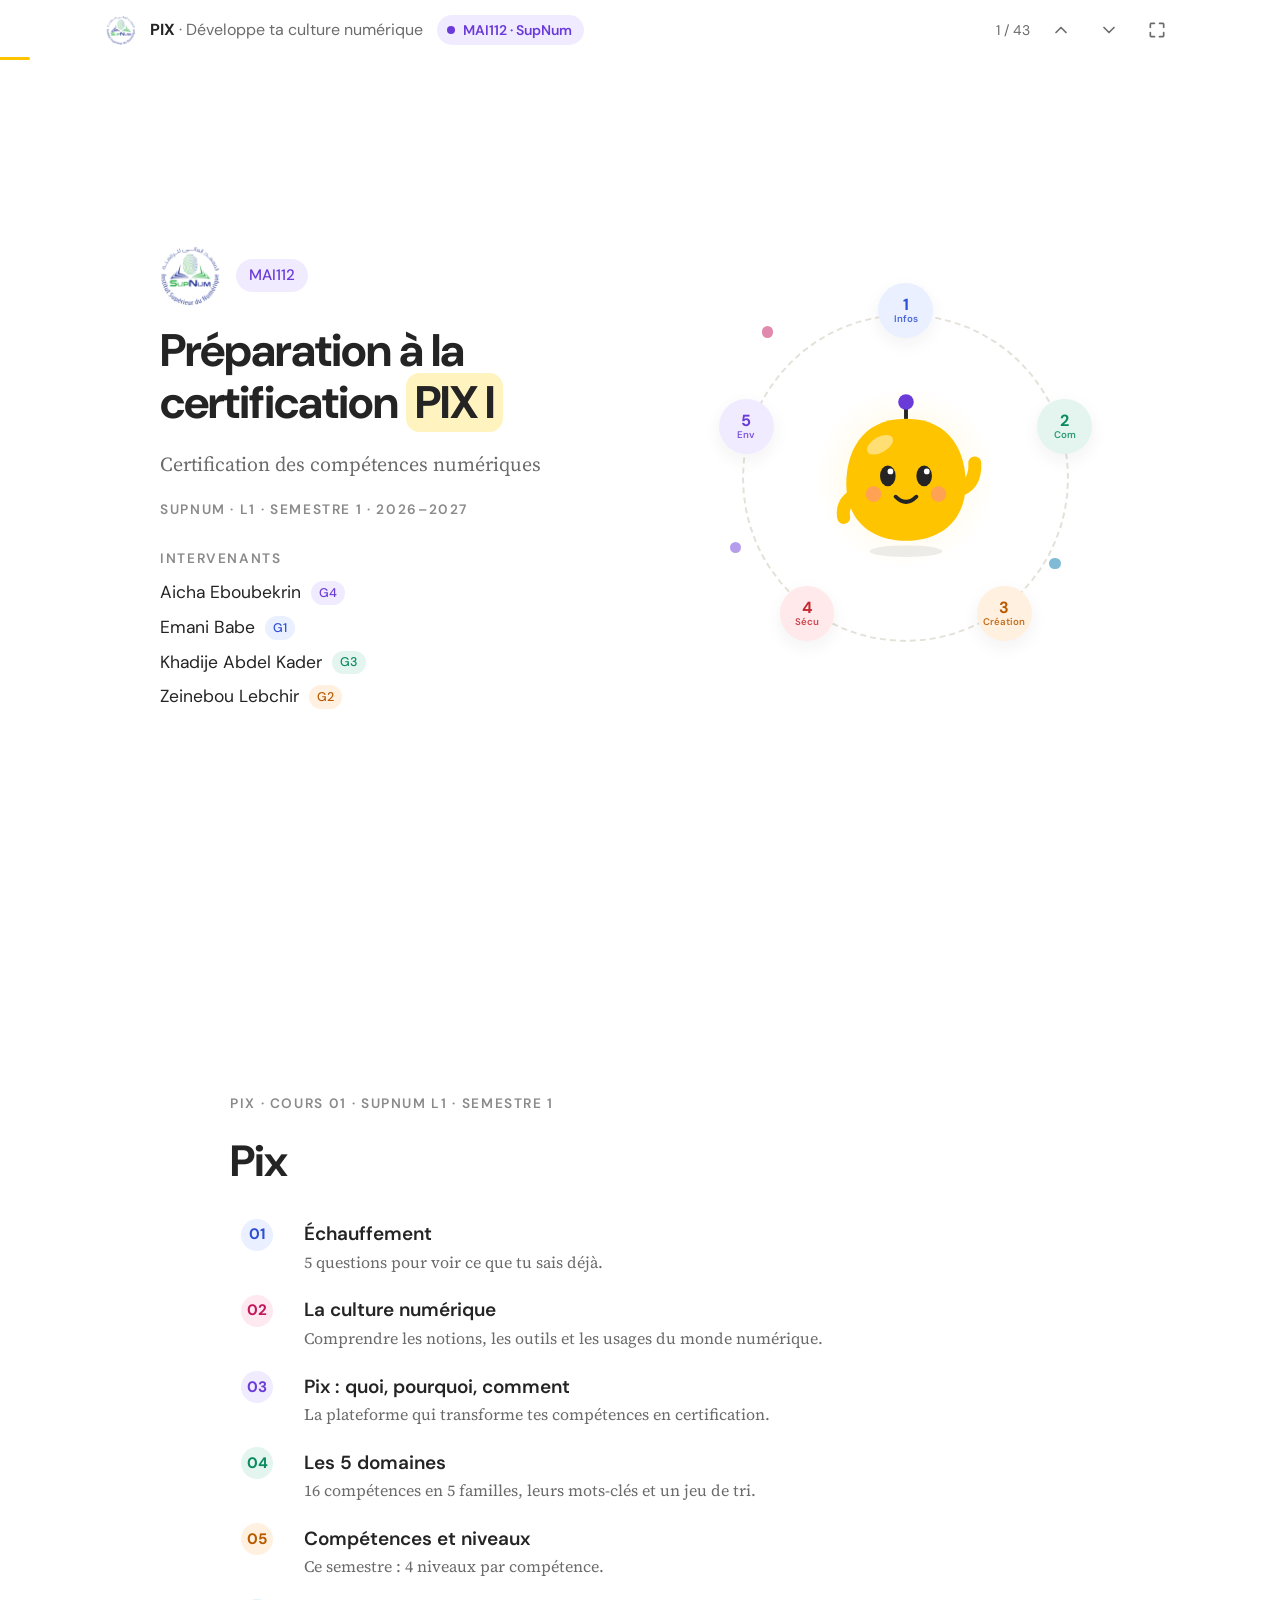
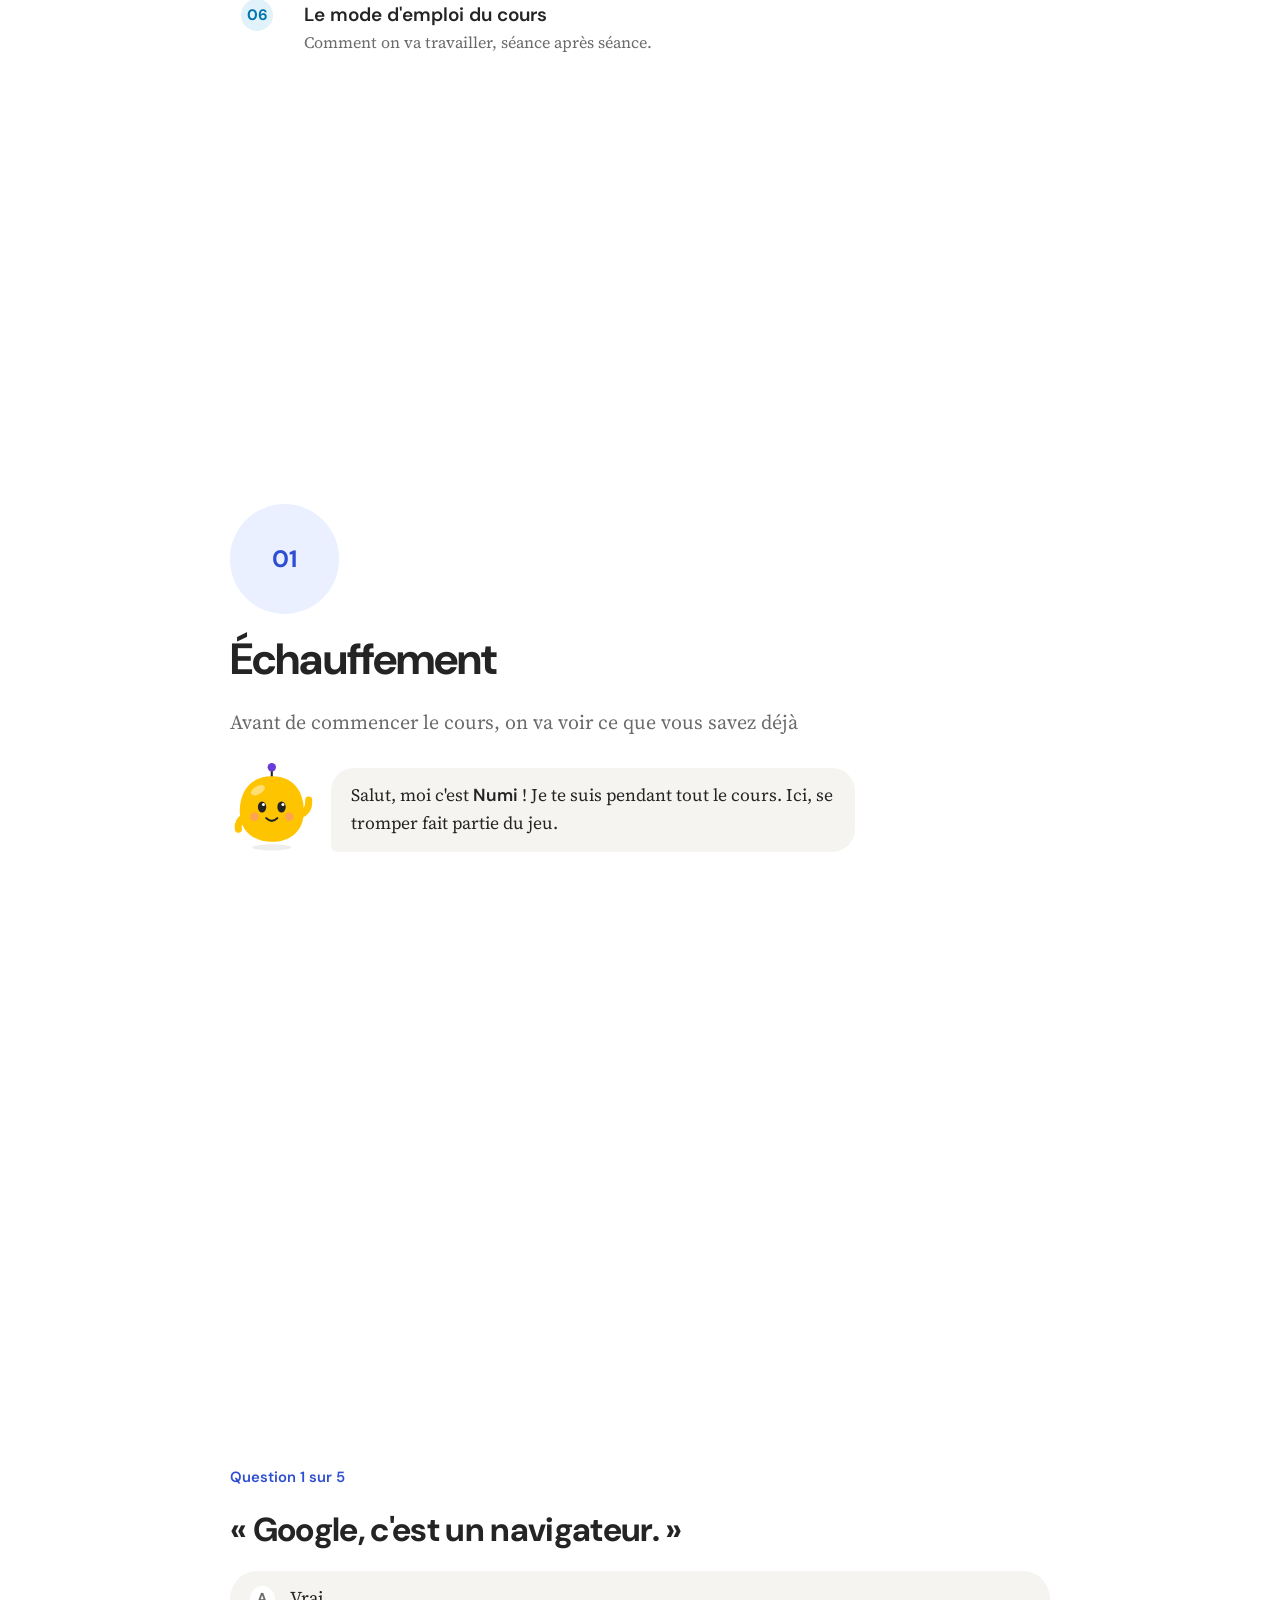
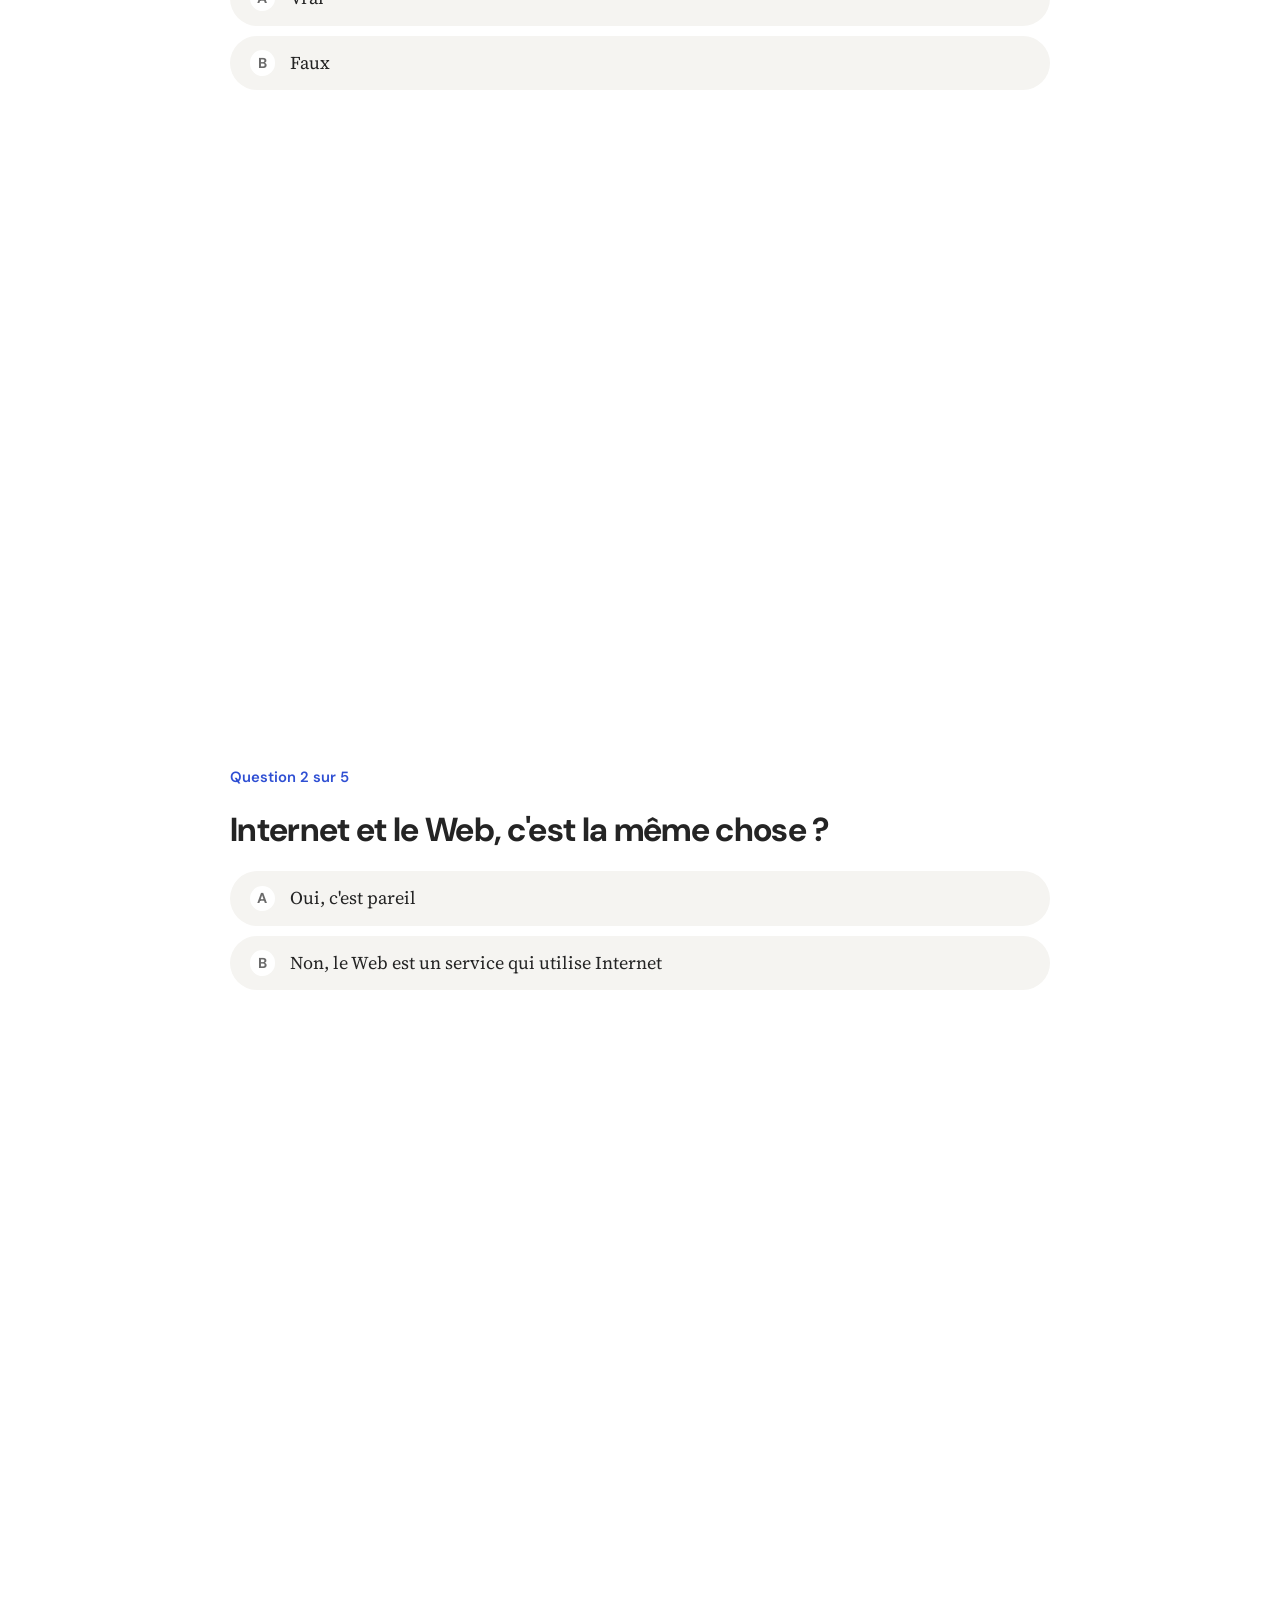
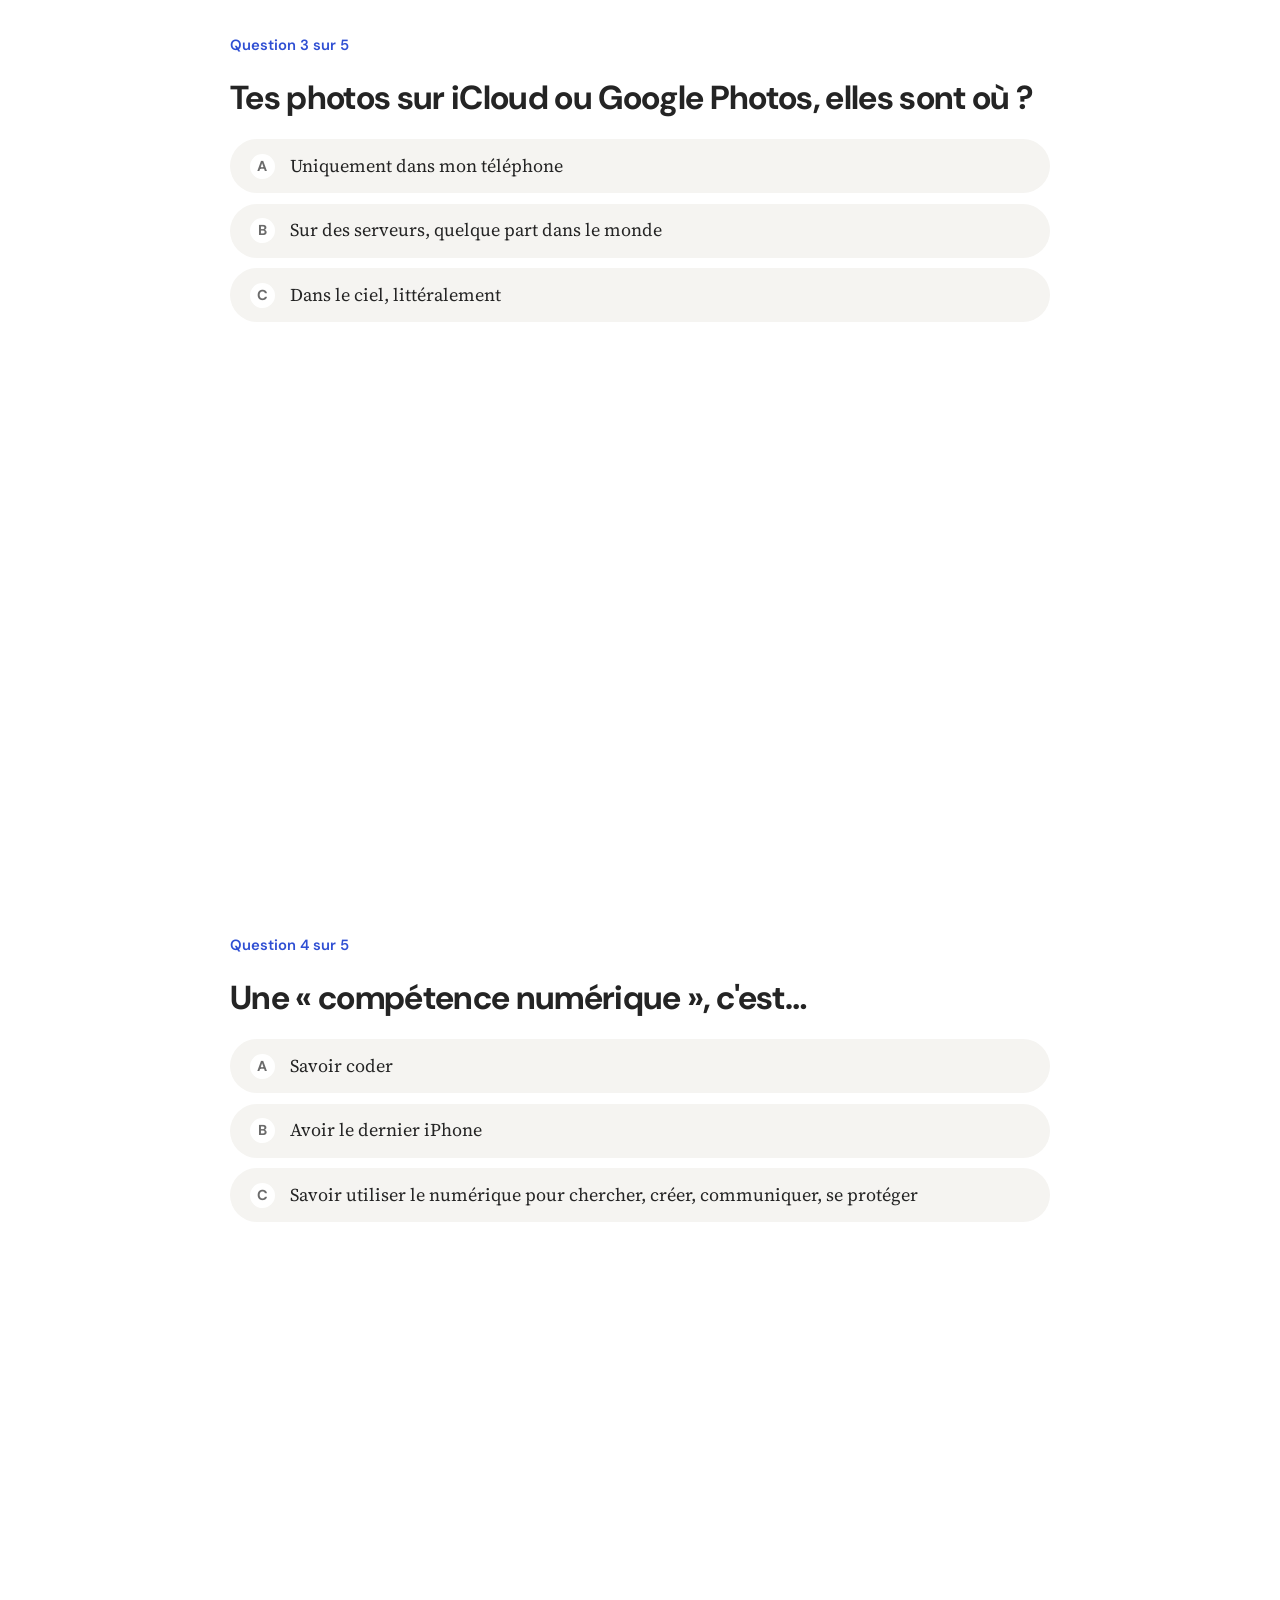
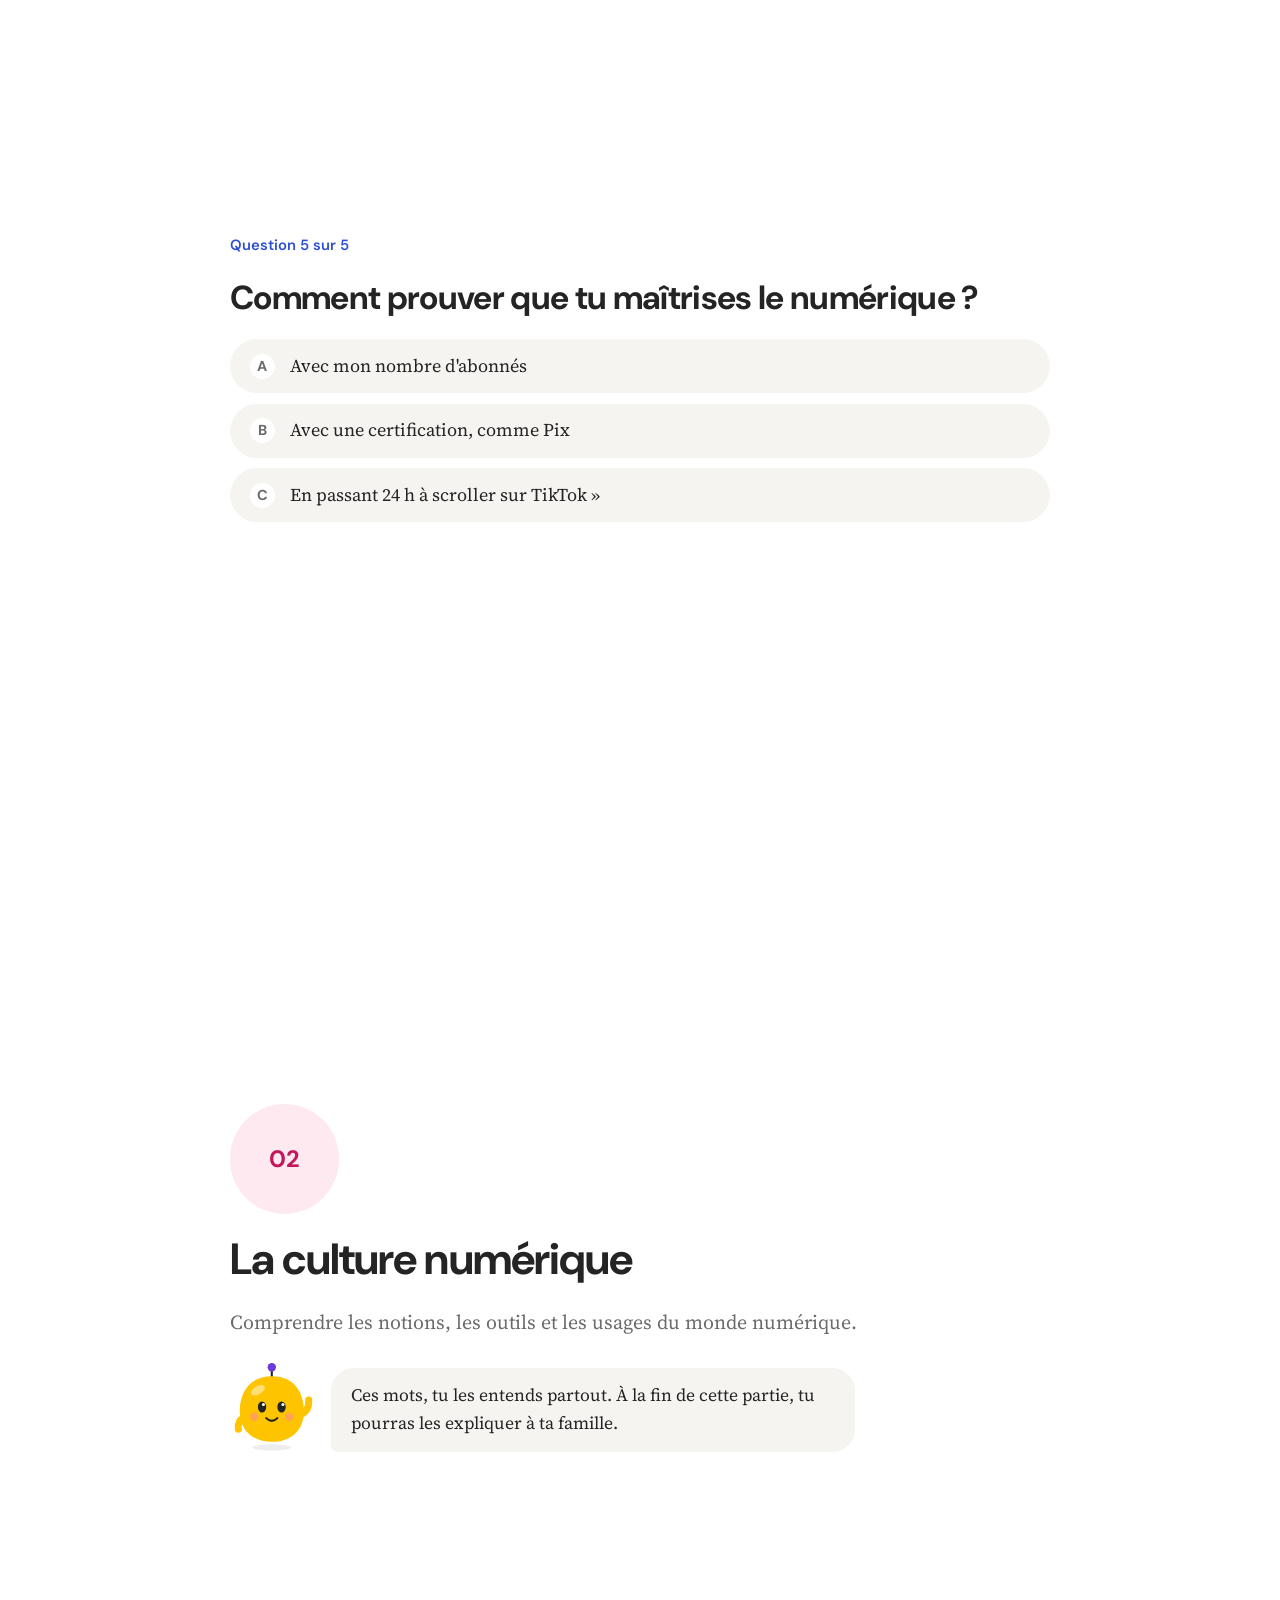
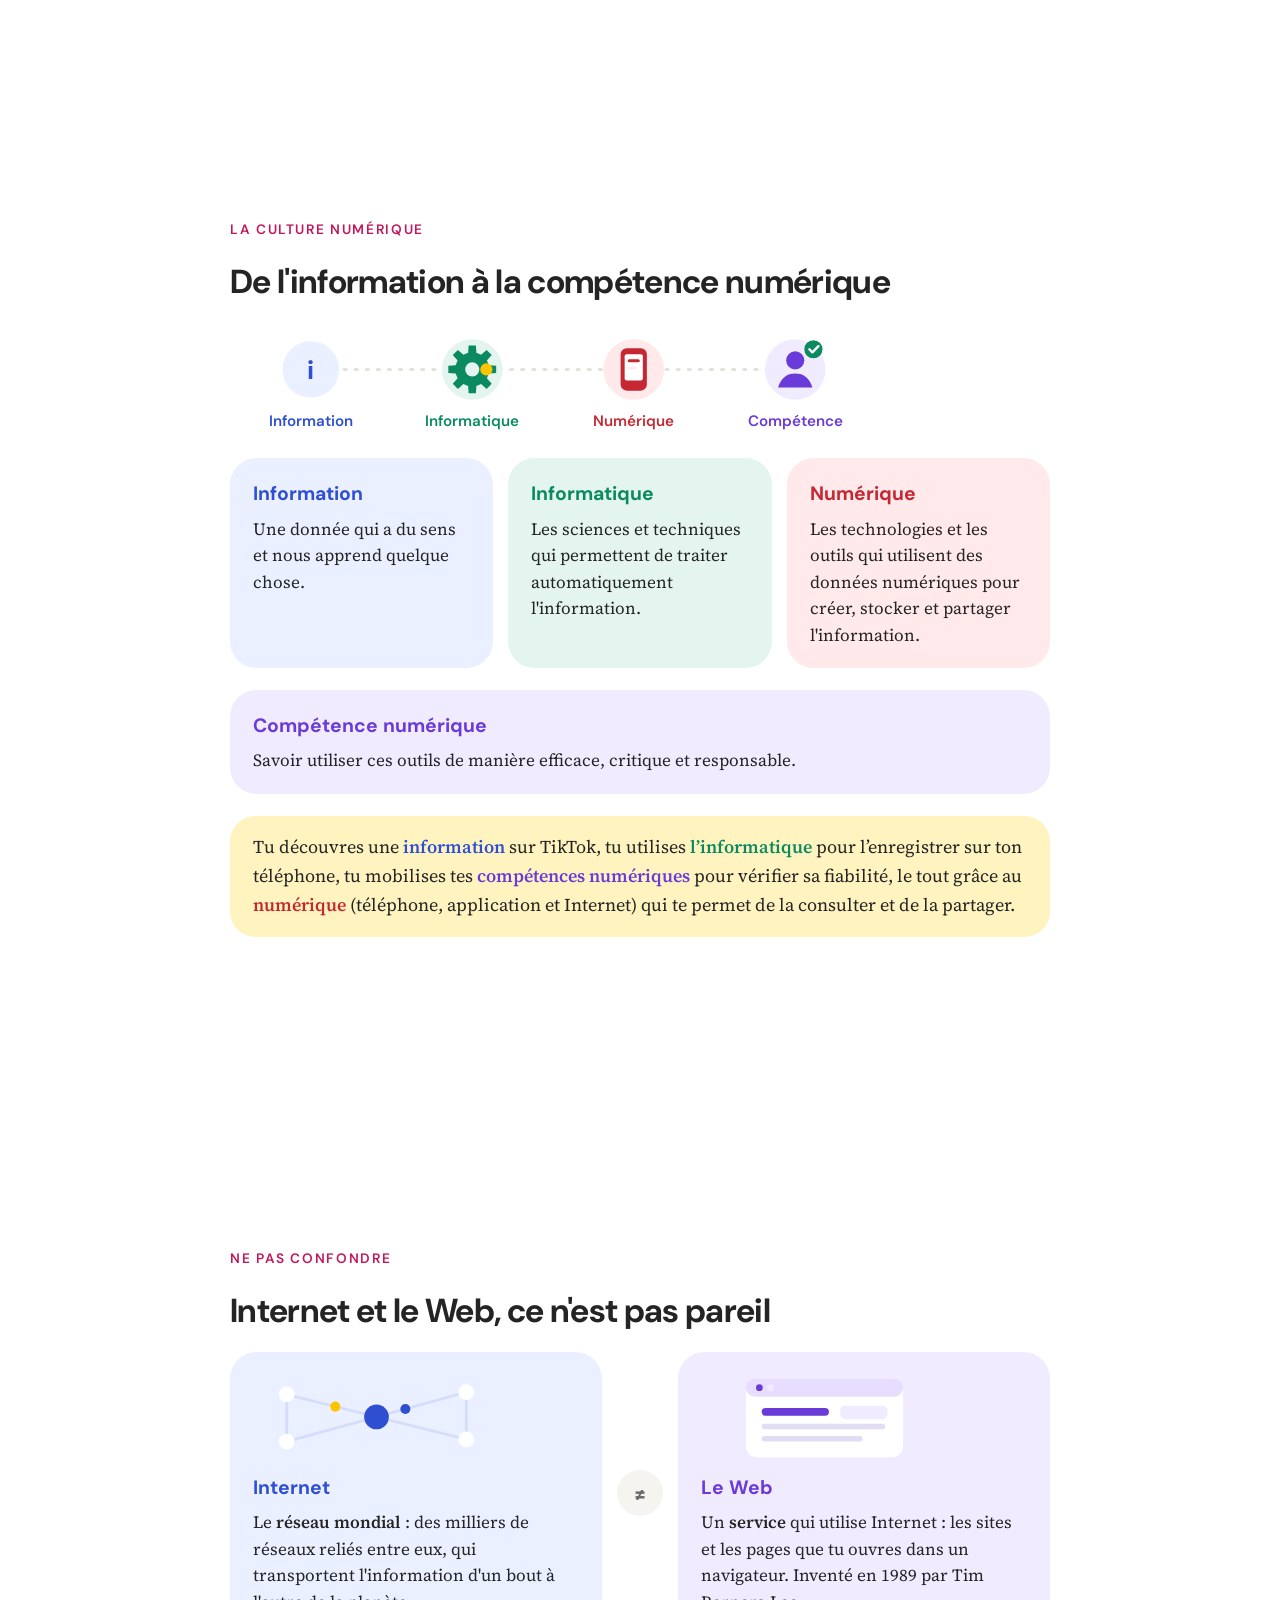
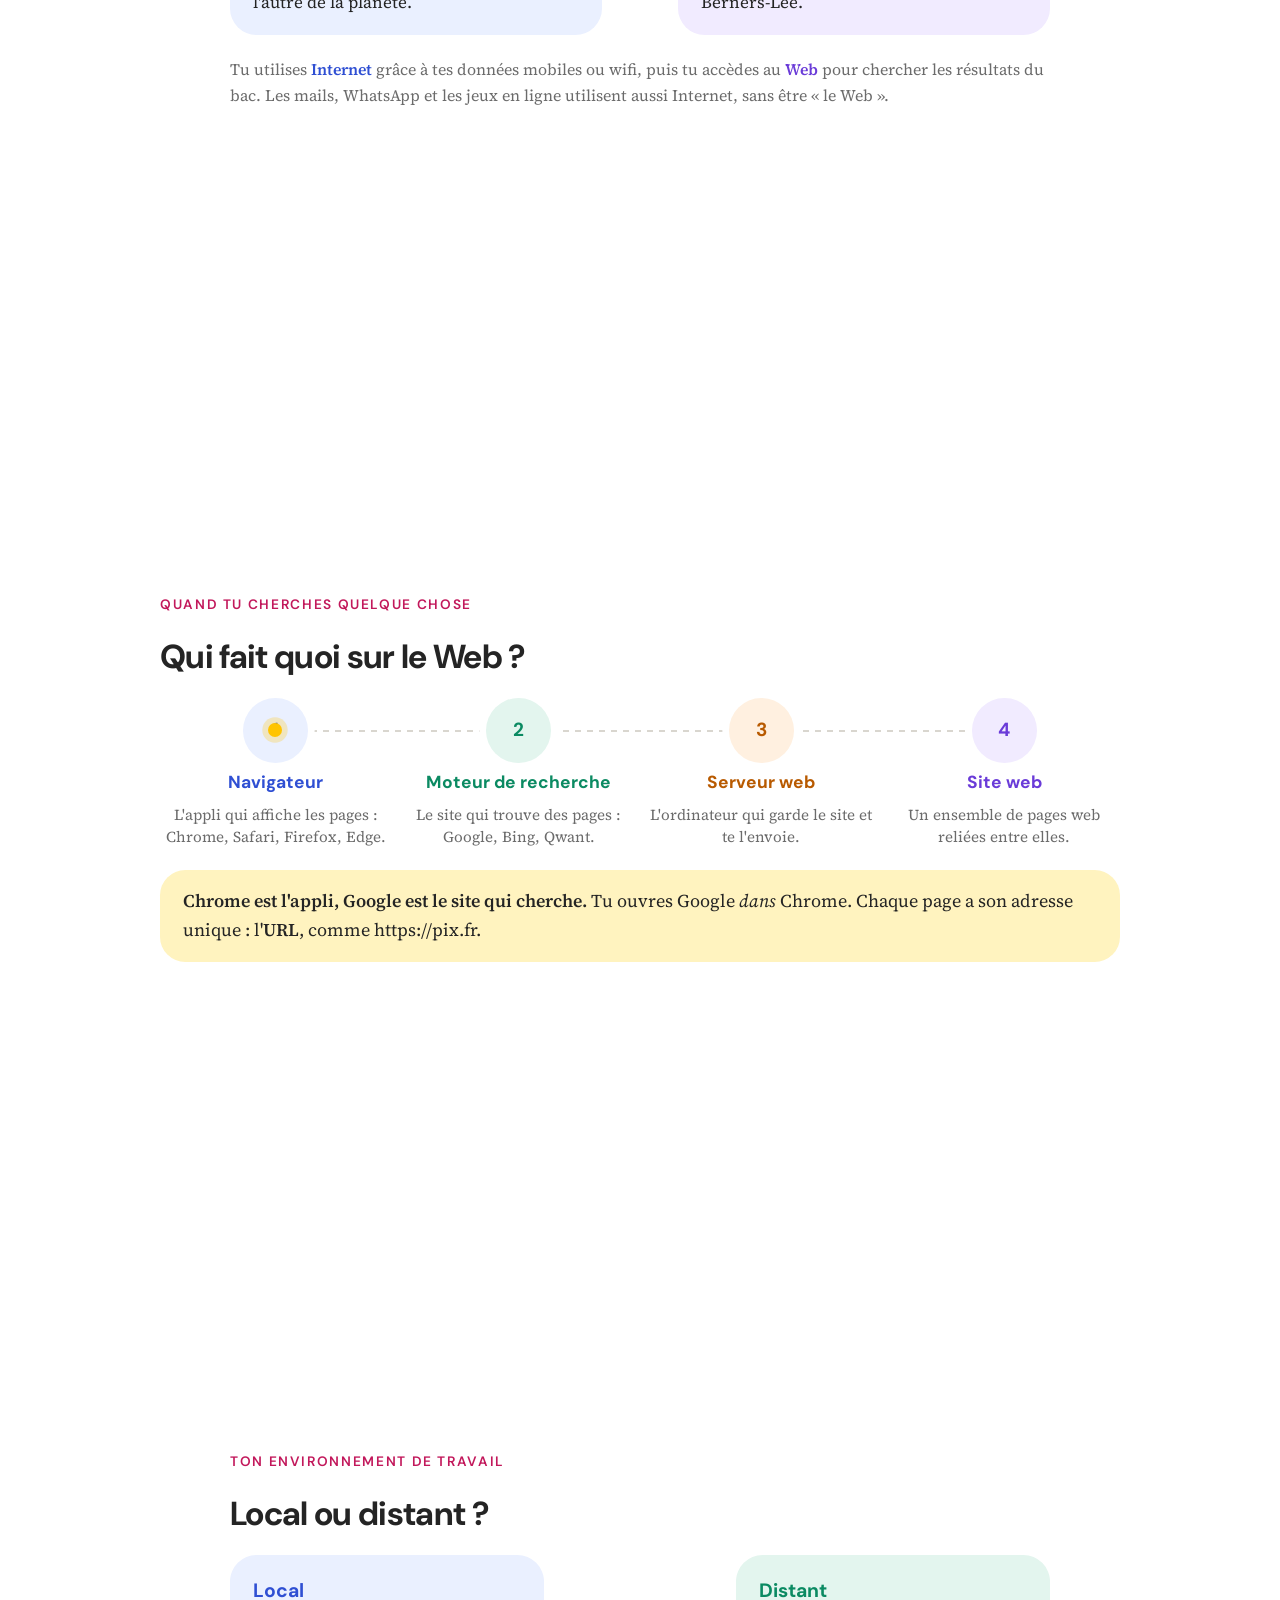
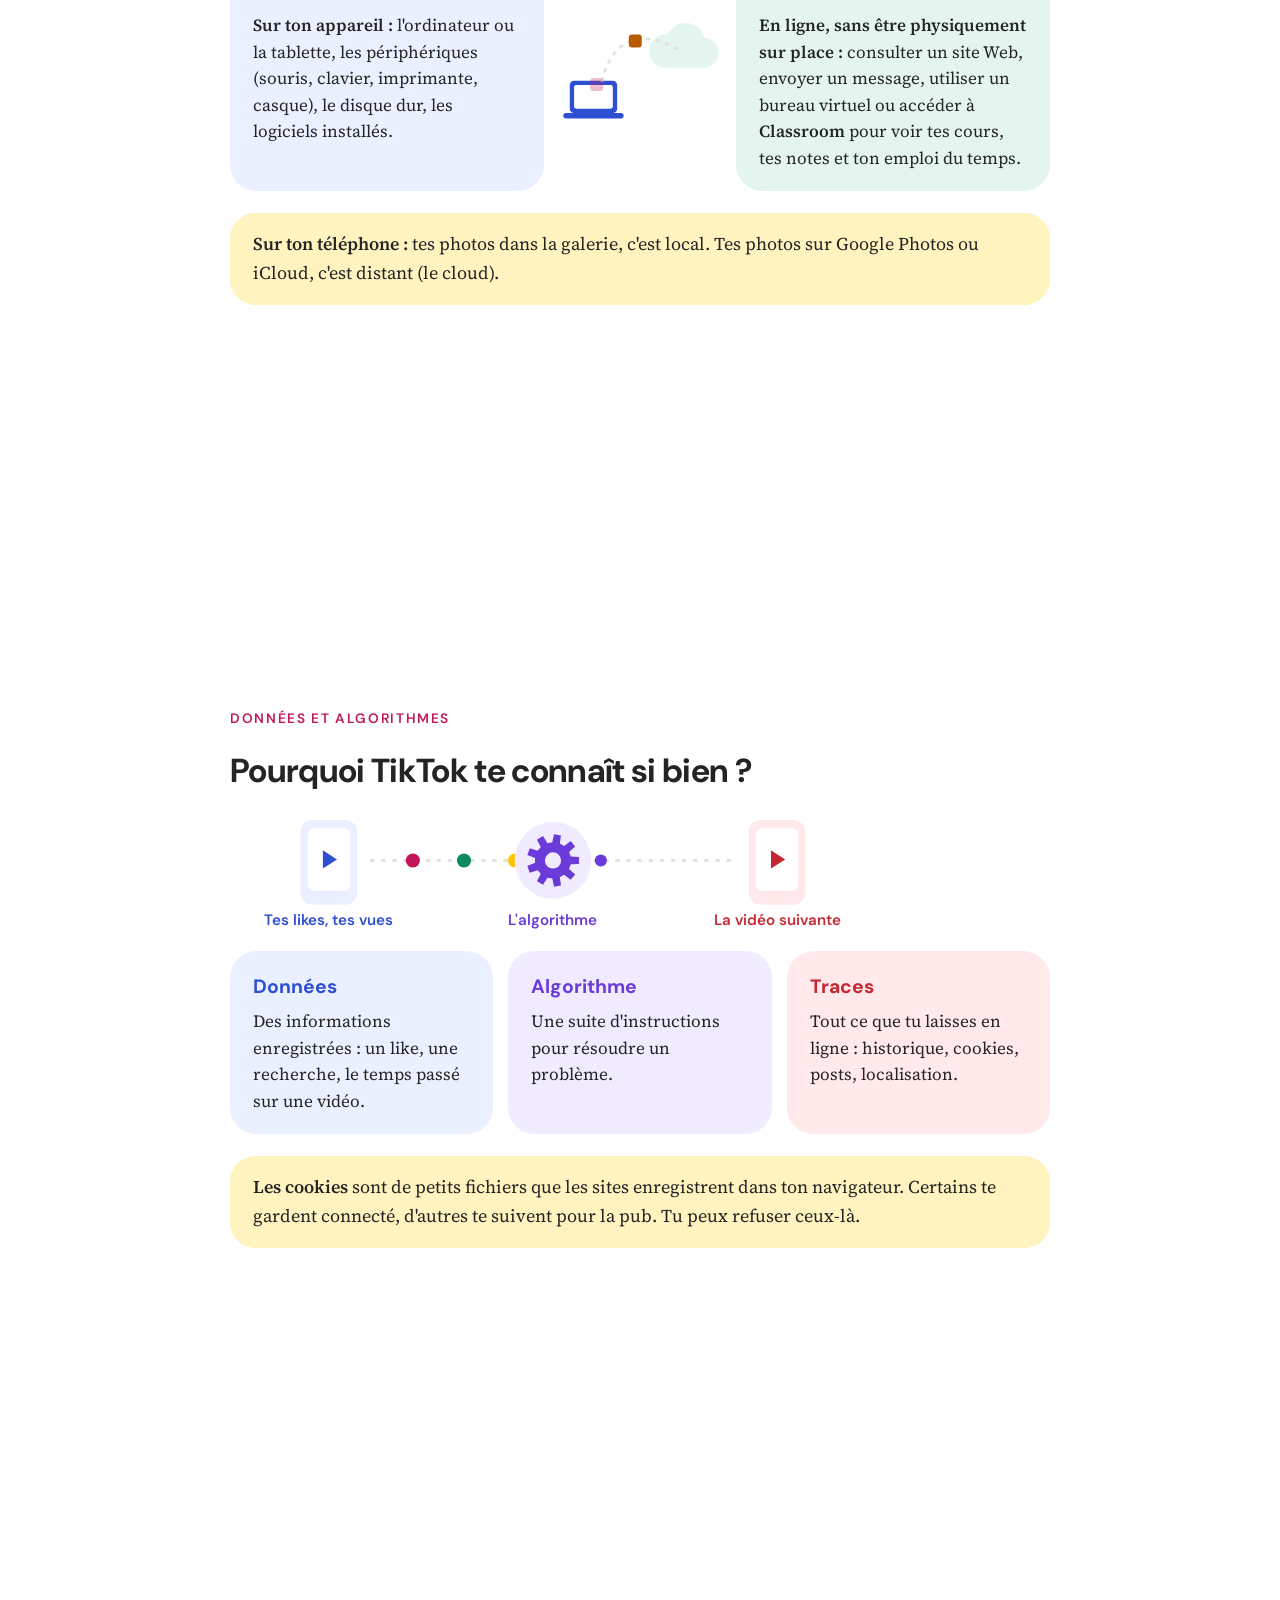
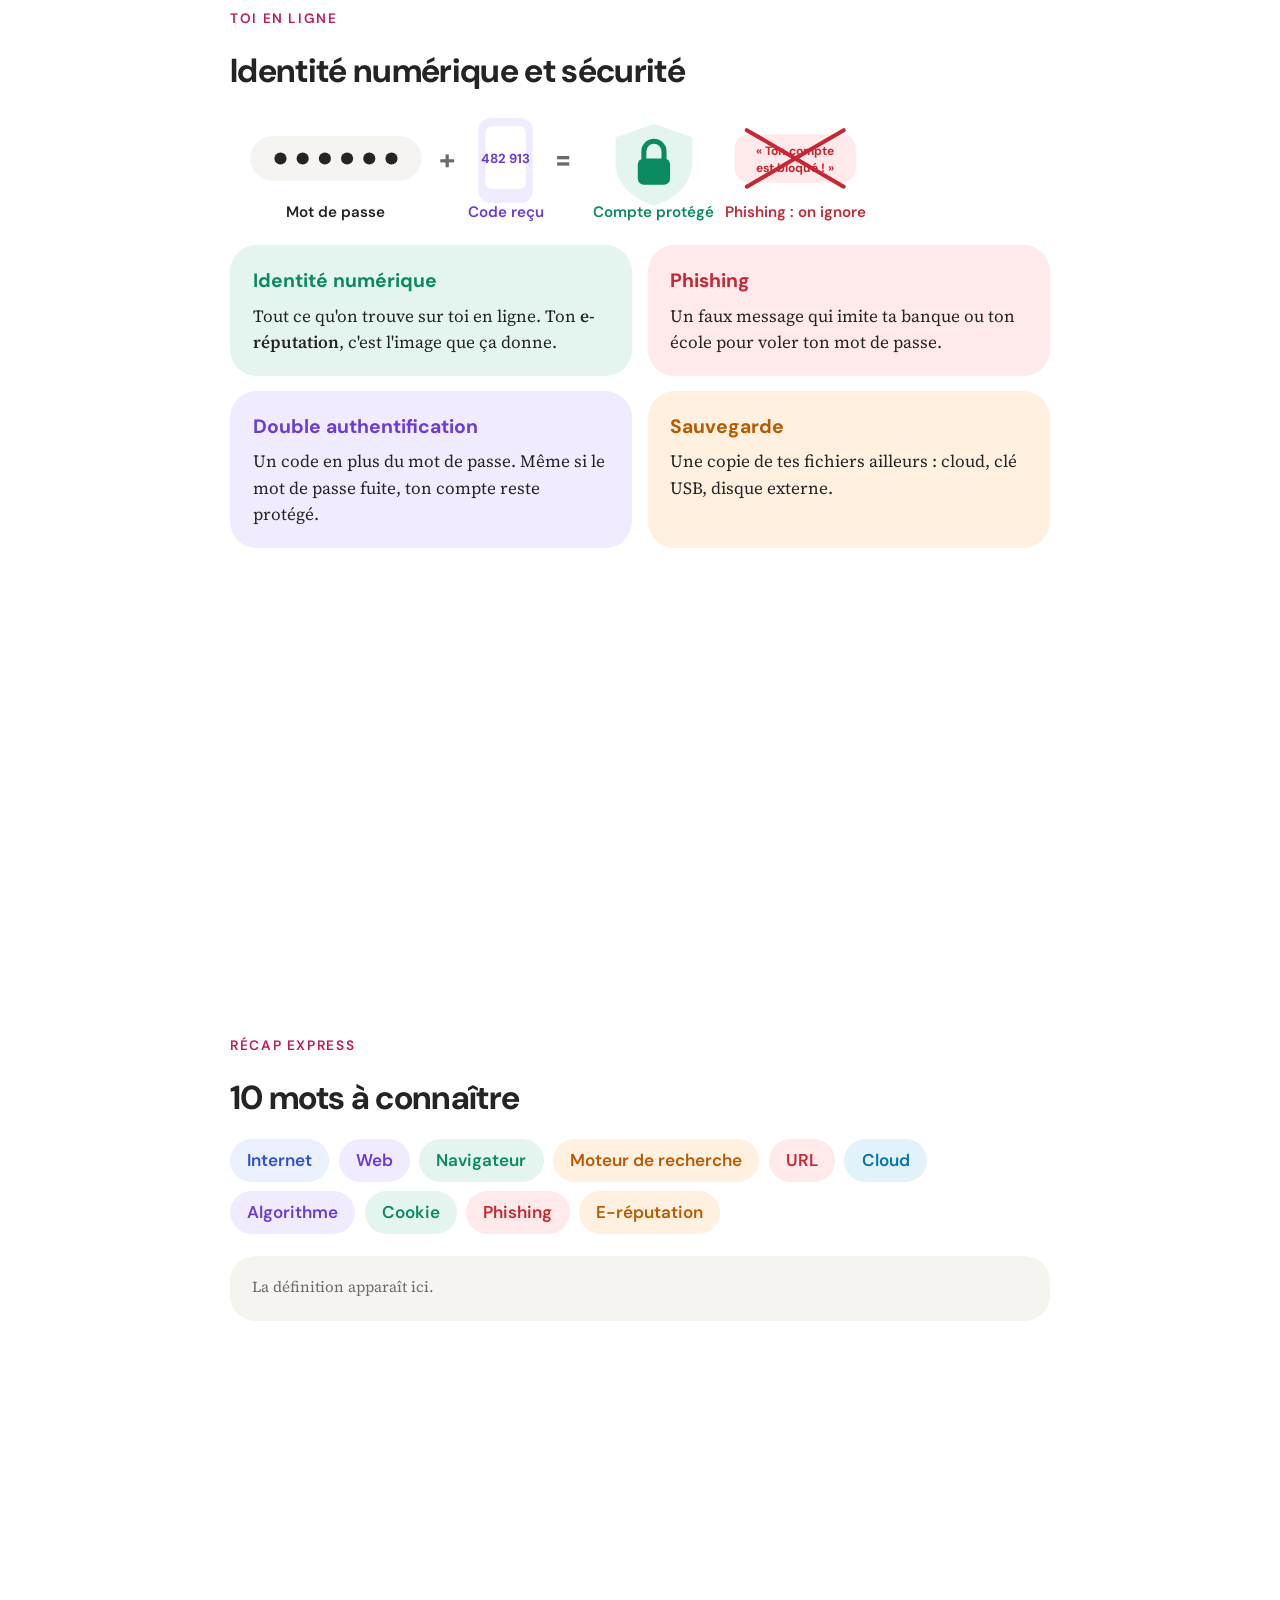
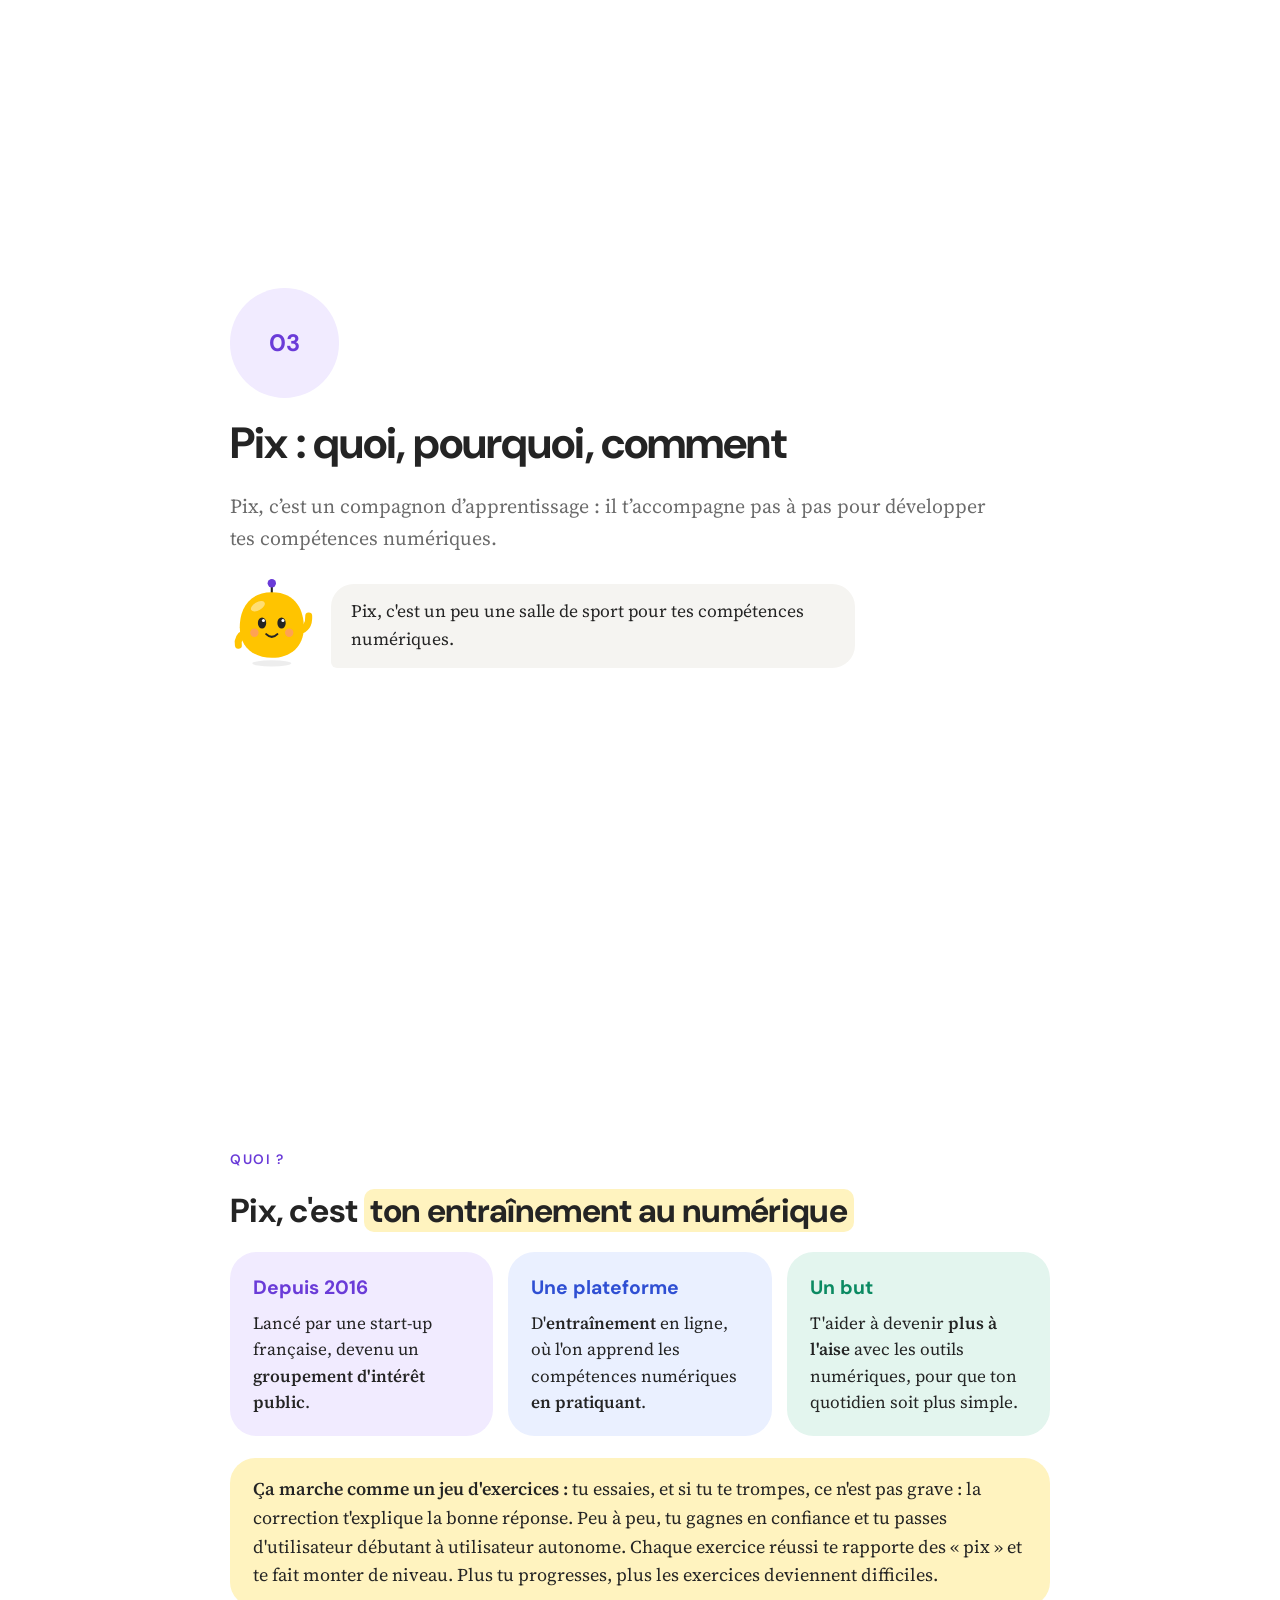
==== commit f7f707b1: "domaines" ====
--- a/index.html
+++ b/index.html
@@ -355,6 +355,70 @@
   html.anim .slide .inner>*{opacity:1;transform:none}
   .chart .line{stroke-dashoffset:0}.chart .area,.chart .pt,.chart text.v{opacity:1}
 }
+
+/* ===== mots-clés des domaines ===== */
+.kw{display:grid;gap:.45em}
+.kw-l{font-family:var(--f-sans);font-weight:600;font-size:.68em;letter-spacing:.12em;text-transform:uppercase;color:var(--kicker)}
+.kw .tags{gap:.4em}
+.kw .tag{background:var(--b);color:var(--c);font-size:.76em}
+
+/* ===== 5 mots par domaine : cartes à toucher ===== */
+.flash{display:grid;grid-template-columns:repeat(auto-fit,minmax(min(100%,15em),1fr));gap:.65em}
+.fc{all:unset;cursor:pointer;background:var(--b);border-radius:1.3em;padding:.8em 1.05em;display:grid;gap:.3em;align-content:start;transition:background .2s,box-shadow .2s,transform .15s}
+.fc:hover{transform:translateY(-1px)}
+.fc:focus-visible{outline:2px solid var(--ink);outline-offset:2px}
+.fc .t{font-family:var(--f-sans);font-weight:700;color:var(--c);display:flex;align-items:center;gap:.55em;line-height:1.25}
+.fc .t i{font-style:normal;flex:none;width:1.75em;height:1.75em;border-radius:50%;background:#fff;display:grid;place-items:center;font-size:.8em}
+.fc .d{font-size:.86em;line-height:1.5;display:none}
+.fc .tap{font-family:var(--f-sans);font-size:.72em;color:var(--muted)}
+.fc[aria-expanded="true"]{background:#fff;box-shadow:inset 0 0 0 2px var(--b)}
+.fc[aria-expanded="true"] .t i{background:var(--b)}
+.fc[aria-expanded="true"] .d{display:block;animation:in .3s ease-out}
+.fc[aria-expanded="true"] .tap{display:none}
+.row{display:flex;flex-wrap:wrap;gap:.5em;align-items:center;justify-content:space-between}
+.pill{all:unset;cursor:pointer;font-family:var(--f-sans);font-weight:600;font-size:.8em;padding:.45em 1.05em;border-radius:999px;background:var(--soft);color:var(--ink)}
+.pill:hover{background:var(--b,var(--soft))}
+.pill.main{background:var(--ink);color:#fff}
+.pill:focus-visible{outline:2px solid var(--ink);outline-offset:2px}
+
+/* ===== jeu : à quel domaine ? ===== */
+.gq{background:var(--yellow);border-radius:1.4em;padding:.95em 1.3em;font-size:1.12em;font-family:var(--f-sans);font-weight:600;line-height:1.35;min-height:3.4em;display:flex;align-items:center}
+.dpick{display:grid;grid-template-columns:repeat(5,1fr);gap:.5em}
+.dbtn{all:unset;cursor:pointer;background:var(--b);color:var(--c);border-radius:1.2em;padding:.7em .8em;display:grid;gap:.3em;align-content:start;font-family:var(--f-sans);font-weight:700;font-size:.8em;line-height:1.25;transition:transform .15s,opacity .2s}
+.dbtn:hover{transform:translateY(-1px)}
+.dbtn:focus-visible{outline:2px solid var(--ink);outline-offset:2px}
+.dbtn .num{width:1.9em;height:1.9em;border-radius:50%;background:#fff;display:grid;place-items:center}
+.dbtn.good{background:var(--c);color:#fff}.dbtn.good .num{color:var(--c)}
+.dbtn.bad{background:var(--ko-b);color:var(--ko);box-shadow:inset 0 0 0 2px var(--ko)}
+.dbtn.dim{opacity:.4}
+.dbtn[aria-disabled="true"]{cursor:default;transform:none}
+.gscore{font-family:var(--f-sans);font-size:.8em;font-weight:600;color:var(--muted)}
+.gscore b{color:var(--ink)}
+
+/* ===== ajoute ta question : classement automatique ===== */
+.ask{display:flex;gap:.5em}
+.ask input{flex:1;min-width:0;font:inherit;font-size:.95em;padding:.65em 1.1em;border-radius:999px;border:2px solid var(--soft);background:var(--soft);color:var(--ink)}
+.ask input:focus{outline:none;border-color:var(--c);background:#fff}
+.ask .pill{font-size:.9em;padding:.6em 1.2em}
+.res{border-radius:1.4em;padding:1em 1.2em;background:var(--b,var(--soft));display:grid;gap:.55em;animation:in .3s ease-out}
+.res .dn{font-family:var(--f-sans);font-weight:700;font-size:1.08em;color:var(--c);display:flex;align-items:center;gap:.6em}
+.res .dn .num{width:2em;height:2em;border-radius:50%;background:#fff;display:grid;place-items:center;flex:none}
+.res p{font-size:.88em;line-height:1.5}
+.res .tags{gap:.35em}
+.res .tag{background:#fff;color:var(--c);font-size:.74em}
+.fix{display:flex;flex-wrap:wrap;gap:.35em;align-items:center}
+.fix span{font-family:var(--f-sans);font-size:.76em;color:var(--muted);margin-right:.2em}
+.fix button{all:unset;cursor:pointer;width:2em;height:2em;border-radius:50%;display:grid;place-items:center;background:#fff;color:var(--c);font-family:var(--f-sans);font-weight:700;font-size:.8em}
+.fix button[aria-pressed="true"]{background:var(--c);color:#fff}
+.fix button:focus-visible{outline:2px solid var(--ink);outline-offset:2px}
+.added{font-family:var(--f-sans);font-size:.78em;color:var(--muted)}
+@media (max-width:640px){
+  .dpick{grid-template-columns:1fr 1fr}
+  .dpick .dbtn:last-child{grid-column:1/-1}
+  .dbtn{grid-template-columns:auto 1fr;align-items:center;gap:.5em}
+  .gq{font-size:1em}
+  .ask{flex-wrap:wrap}.ask input{flex-basis:100%}.ask .pill{flex:1;text-align:center}
+}
 </style>
 </head>
 <body>
@@ -413,7 +477,7 @@
       <li><a href="#p1" class="blue"><span class="n">01</span><h3>Échauffement</h3><span class="min"></span><p>5 questions pour voir ce que tu sais déjà.</p></a></li>
       <li><a href="#p2" class="pink"><span class="n">02</span><h3>La culture numérique</h3><span class="min"></span><p>Comprendre les notions, les outils et les usages du monde numérique.</p></a></li>
       <li><a href="#p3" class="violet"><span class="n">03</span><h3>Pix : quoi, pourquoi, comment</h3><span class="min"></span><p>La plateforme qui transforme tes compétences en certification.</p></a></li>
-      <li><a href="#p4" class="green"><span class="n">04</span><h3>Les 5 domaines</h3><span class="min"></span><p>16 compétences rangées en 5 familles.</p></a></li>
+      <li><a href="#p4" class="green"><span class="n">04</span><h3>Les 5 domaines</h3><span class="min"></span><p>16 compétences en 5 familles, leurs mots-clés et un jeu de tri.</p></a></li>
       <li><a href="#p5" class="orange"><span class="n">05</span><h3>Compétences et niveaux</h3><span class="min"></span><p>Ce semestre : 4 niveaux par compétence.</p></a></li>
       <li><a href="#p6" class="sky"><span class="n">06</span><h3>Le mode d'emploi du cours</h3><span class="min"></span><p>Comment on va travailler, séance après séance.</p></a></li>
     </ol>
@@ -484,7 +548,7 @@
     <div class="quiz" data-answer="1" data-ok="C'est ça" data-ko="Bien tenté" data-why="Avec Pix : une plateforme qui teste tes compétences, te donne un niveau et peut délivrer une certification à mettre sur ton CV.">
       <button class="opt" data-k="0"><span class="k">A</span>Avec mon nombre d'abonnés</button>
       <button class="opt" data-k="1"><span class="k">B</span>Avec une certification, comme Pix</button>
-      <button class="opt" data-k="2"><span class="k">C</span>En étant chroniquement en ligne</button>
+      <button class="opt" data-k="2"><span class="k">C</span>En passant 24 h à scroller sur TikTok »</button>
     </div>
   </div>
 </section>
@@ -641,7 +705,7 @@
       <button class="word orange" data-def="Le site qui trouve des pages pour toi : Google, Bing, Qwant.">Moteur de recherche</button>
       <button class="word red" data-def="L'adresse unique d'une page, comme https://pix.fr.">URL</button>
       <button class="word sky" data-def="Des serveurs distants qui gardent tes fichiers et font tourner des services.">Cloud</button>
-      <button class="word violet" data-def="Une suite d'instructions pour résoudre un problème.">Algorithme</button>
+      <button class="word violet" data-def="Une suite finie d’instructions permettant de résoudre un problème.">Algorithme</button>
       <button class="word green" data-def="Un petit fichier qu'un site dépose dans ton navigateur.">Cookie</button>
       <button class="word red" data-def="Un faux message qui veut voler tes identifiants.">Phishing</button>
       <button class="word orange" data-def="L'image que donnent toutes tes traces en ligne.">E-réputation</button>
@@ -739,6 +803,9 @@
       <li><span class="code">1.2</span><div><h3>Gérer des données</h3><p>Ranger, nommer et sauvegarder tes fichiers sans rien perdre.</p></div></li>
       <li><span class="code">1.3</span><div><h3>Traiter des données</h3><p>Trier, filtrer et calculer dans un tableur comme Excel.</p></div></li>
     </ul>
+    <!-- Mots-clés du domaine masqués :
+    <div class="kw"><span class="kw-l">Mots-clés du domaine</span><div class="tags"><span class="tag">Recherche</span><span class="tag">Moteur de recherche</span><span class="tag">Source fiable</span><span class="tag">Veille</span><span class="tag">Fichier</span><span class="tag">Dossier</span><span class="tag">Sauvegarde</span><span class="tag">Cloud</span><span class="tag">Tableur</span><span class="tag">Formule</span></div></div>
+    -->
     </div>
     <div class="iart" aria-hidden="true"><svg viewBox="0 0 280 240"><rect x="26" y="24" width="150" height="120" rx="14" fill="var(--blue-b)"/>
 <rect x="44" y="44" width="96" height="9" rx="4.5" fill="#fff"/><rect x="44" y="64" width="114" height="9" rx="4.5" fill="#fff"/><rect class="hit" x="44" y="84" width="80" height="9" rx="4.5" fill="var(--bar)"/><rect x="44" y="104" width="104" height="9" rx="4.5" fill="#fff"/>
@@ -746,6 +813,21 @@
 <path d="M40 176h44l8-10h50v62H40z" fill="var(--blue)"/><rect x="40" y="180" width="102" height="48" rx="6" fill="#5E78E6"/>
 <line x1="170" y1="226" x2="262" y2="226" stroke="#ECEAE4" stroke-width="3" stroke-linecap="round"/>
 <rect class="gbar" style="--k:0" x="178" y="186" width="18" height="40" rx="9" fill="var(--blue-b)"/><rect class="gbar" style="--k:1" x="206" y="160" width="18" height="66" rx="9" fill="#9DB0F2"/><rect class="gbar" style="--k:2" x="234" y="130" width="18" height="96" rx="9" fill="var(--blue)"/></svg></div>
+  </div>
+</section>
+
+<section class="slide">
+  <div class="inner wide blue">
+    <p class="kicker">Domaine 1 · 5 mots à connaître</p>
+    <h2 class="title">Informations et données </h2>
+    <div class="flash">
+      <button class="fc" aria-expanded="false"><span class="t"><i>1</i>Moteur de recherche</span><span class="tap">Touche pour voir la définition</span><span class="d">Un site qui trouve des pages web à partir de <b>mots-clés</b> : Google, Bing, Qwant. Ce n'est pas un navigateur.</span></button>
+      <button class="fc" aria-expanded="false"><span class="t"><i>2</i>Source fiable</span><span class="tap">Touche pour voir la définition</span><span class="d">Une information dont on connaît <b>l'auteur</b>, la <b>date</b>, et qu'on peut <b>vérifier</b> sur d'autres sites sérieux.</span></button>
+      <button class="fc" aria-expanded="false"><span class="t"><i>3</i>Veille</span><span class="tap">Touche pour voir la définition</span><span class="d">Suivre <b>régulièrement</b> un sujet pour rester à jour : abonnements à des sites, alertes Google.</span></button>
+      <button class="fc" aria-expanded="false"><span class="t"><i>4</i>Arborescence</span><span class="tap">Touche pour voir la définition</span><span class="d">L'organisation de tes <b>dossiers et sous-dossiers</b>, comme les branches d'un arbre. Elle évite de perdre tes fichiers.</span></button>
+      <button class="fc" aria-expanded="false"><span class="t"><i>5</i>Tableur</span><span class="tap">Touche pour voir la définition</span><span class="d">Un logiciel de <b>tableaux qui calculent</b> : Excel, LibreOffice Calc, Google Sheets. On y trie, filtre et écrit des formules.</span></button>
+    </div>
+    <div class="row"><p class="small"></p><button class="pill showall">Tout afficher</button></div>
   </div>
 </section>
 
@@ -760,11 +842,29 @@
       <li><span class="code">2.3</span><div><h3>Collaborer</h3><p>Travailler à plusieurs sur un même document en ligne.</p></div></li>
       <li><span class="code">2.4</span><div><h3>S'insérer dans le monde numérique</h3><p>Gérer ton identité numérique et ta réputation en ligne.</p></div></li>
     </ul>
+    <!-- Mots-clés du domaine masqués :
+    <div class="kw"><span class="kw-l">Mots-clés du domaine</span><div class="tags"><span class="tag">Courriel</span><span class="tag">Messagerie</span><span class="tag">Pièce jointe</span><span class="tag">Netiquette</span><span class="tag">Partage</span><span class="tag">Publication</span><span class="tag">Collaboration</span><span class="tag">Réseau social</span><span class="tag">E-réputation</span></div></div>
+    -->
     </div>
     <div class="iart" aria-hidden="true"><svg viewBox="0 0 280 240"><g class="msg m1"><rect x="20" y="22" width="150" height="40" rx="20" fill="var(--soft)"/><rect x="38" y="38" width="96" height="8" rx="4" fill="#D9D6CF"/></g>
 <g class="msg m2"><rect x="110" y="78" width="150" height="40" rx="20" fill="var(--green)"/><rect x="128" y="94" width="104" height="8" rx="4" fill="#fff" opacity=".85"/></g>
 <g class="msg m3"><rect x="20" y="134" width="150" height="40" rx="20" fill="var(--soft)"/><rect x="38" y="150" width="80" height="8" rx="4" fill="#D9D6CF"/></g>
 <g class="msg m4"><rect x="180" y="186" width="80" height="36" rx="18" fill="var(--green-b)"/><circle class="td" cx="204" cy="204" r="5" fill="var(--green)"/><circle class="td" style="animation-delay:.2s" cx="220" cy="204" r="5" fill="var(--green)"/><circle class="td" style="animation-delay:.4s" cx="236" cy="204" r="5" fill="var(--green)"/></g></svg></div>
+  </div>
+</section>
+
+<section class="slide">
+  <div class="inner wide green">
+    <p class="kicker">Domaine 2 · 5 mots à connaître</p>
+    <h2 class="title">Communication et collaboration </h2>
+    <div class="flash">
+      <button class="fc" aria-expanded="false"><span class="t"><i>1</i>Courriel</span><span class="tap">Touche pour voir la définition</span><span class="d">Un message envoyé par Internet (e-mail), avec un <b>destinataire</b>, un <b>objet</b>, parfois des copies (Cc, Cci) et des pièces jointes.</span></button>
+      <button class="fc" aria-expanded="false"><span class="t"><i>2</i>Netiquette</span><span class="tap">Touche pour voir la définition</span><span class="d">Les <b>règles de politesse</b> en ligne : saluer, signer, ne pas écrire en MAJUSCULES, rester respectueux.</span></button>
+      <button class="fc" aria-expanded="false"><span class="t"><i>3</i>Document partagé</span><span class="tap">Touche pour voir la définition</span><span class="d">Un fichier en ligne que <b>plusieurs personnes modifient en même temps</b> : Google Docs, Word en ligne.</span></button>
+      <button class="fc" aria-expanded="false"><span class="t"><i>4</i>Réseau social</span><span class="tap">Touche pour voir la définition</span><span class="d">Une plateforme pour <b>publier et échanger</b> avec d'autres : Instagram, TikTok, LinkedIn. Une publication peut être publique ou privée.</span></button>
+      <button class="fc" aria-expanded="false"><span class="t"><i>5</i>Identité numérique</span><span class="tap">Touche pour voir la définition</span><span class="d">Tout ce qu'on trouve sur toi en ligne : profils, photos, commentaires, traces. Elle construit ton <b>e-réputation</b>.</span></button>
+    </div>
+    <div class="row"><p class="small"></p><button class="pill showall">Tout afficher</button></div>
   </div>
 </section>
 
@@ -779,6 +879,9 @@
       <li><span class="code">3.3</span><div><h3>Adapter les documents à leur finalité</h3><p>Le bon format, le droit d'auteur, le droit à l'image.</p></div></li>
       <li><span class="code">3.4</span><div><h3>Programmer</h3><p>Lire et écrire des algorithmes et de petits programmes.</p></div></li>
     </ul>
+    <!-- Mots-clés du domaine masqués :
+    <div class="kw"><span class="kw-l">Mots-clés du domaine</span><div class="tags"><span class="tag">Traitement de texte</span><span class="tag">Mise en forme</span><span class="tag">Sommaire</span><span class="tag">Diaporama</span><span class="tag">Multimédia</span><span class="tag">Format</span><span class="tag">PDF</span><span class="tag">Droit d'auteur</span><span class="tag">Licence</span><span class="tag">Programme</span></div></div>
+    -->
     </div>
     <div class="iart" aria-hidden="true"><svg viewBox="0 0 280 240"><rect x="22" y="18" width="130" height="164" rx="12" fill="var(--orange-b)"/>
 <rect x="38" y="36" width="70" height="11" rx="5.5" fill="var(--orange)"/>
@@ -786,6 +889,21 @@
 <rect x="38" y="112" width="96" height="54" rx="8" fill="#fff"/><circle cx="58" cy="128" r="7" fill="var(--bar)"/><path d="M42 162l26-22 18 14 14-10 30 18z" fill="#F2C595"/>
 <g class="play"><circle cx="210" cy="70" r="40" fill="var(--orange)"/><path d="M200 52l28 18-28 18z" fill="#fff"/></g>
 <rect x="166" y="138" width="96" height="72" rx="12" fill="var(--soft)"/><text x="214" y="184" text-anchor="middle" font-family="ui-monospace,Menlo,Consolas,monospace" font-size="26" font-weight="700" fill="var(--orange)">&lt;/&gt;</text><rect class="caretb" x="246" y="164" width="3" height="26" rx="1.5" fill="var(--ink)"/></svg></div>
+  </div>
+</section>
+
+<section class="slide">
+  <div class="inner wide orange">
+    <p class="kicker">Domaine 3 · 5 mots à connaître</p>
+    <h2 class="title">Création de contenu </h2>
+    <div class="flash">
+      <button class="fc" aria-expanded="false"><span class="t"><i>1</i>Style de titre</span><span class="tap">Touche pour voir la définition</span><span class="d">Une mise en forme appliquée aux titres d'un document. Elle permet de créer un <b>sommaire automatique</b>.</span></button>
+      <button class="fc" aria-expanded="false"><span class="t"><i>2</i>Multimédia</span><span class="tap">Touche pour voir la définition</span><span class="d">Un contenu qui <b>mélange</b> texte, image, son et vidéo : un diaporama, un podcast, une vidéo montée.</span></button>
+      <button class="fc" aria-expanded="false"><span class="t"><i>3</i>Format de fichier</span><span class="tap">Touche pour voir la définition</span><span class="d">La façon dont un fichier est enregistré, reconnue par son <b>extension</b> : .docx, .pdf, .jpg, .mp3, .mp4.</span></button>
+      <button class="fc" aria-expanded="false"><span class="t"><i>4</i>Droit d'auteur</span><span class="tap">Touche pour voir la définition</span><span class="d">Il protège une œuvre (texte, image, musique). On ne la réutilise pas <b>sans autorisation</b> ou sans licence, et on <b>cite</b> la source.</span></button>
+      <button class="fc" aria-expanded="false"><span class="t"><i>5</i>Programme</span><span class="tap">Touche pour voir la définition</span><span class="d">Un <b>algorithme</b> écrit dans un langage que l'ordinateur comprend : Python, Scratch, JavaScript.</span></button>
+    </div>
+    <div class="row"><p class="small"></p><button class="pill showall">Tout afficher</button></div>
   </div>
 </section>
 
@@ -799,11 +917,27 @@
       <li><span class="code">4.2</span><div><h3>Protéger les données personnelles et la vie privée</h3><p>Mots de passe solides, confidentialité, cookies.</p></div></li>
       <li><span class="code">4.3</span><div><h3>Protéger la santé, le bien-être et l'environnement</h3><p>Temps d'écran, cyberharcèlement, sobriété numérique.</p></div></li>
     </ul>
+    <!-- <div class="kw"><span class="kw-l">Mots-clés du domaine</span><div class="tags"><span class="tag">Mot de passe</span><span class="tag">Phishing</span><span class="tag">Antivirus</span><span class="tag">Mise à jour</span><span class="tag">Données personnelles</span><span class="tag">Cookies</span><span class="tag">RGPD</span><span class="tag">Cyberharcèlement</span><span class="tag">Sobriété numérique</span></div></div> -->
     </div>
     <div class="iart" aria-hidden="true"><svg viewBox="0 0 280 240"><path d="M140 18l82 28v58c0 52-36 86-82 108-46-22-82-56-82-108V46z" fill="var(--red-b)"/>
 <rect x="104" y="102" width="72" height="58" rx="12" fill="var(--red)"/><path class="shackle" d="M116 104V86a24 24 0 0 1 48 0v18" stroke="var(--red)" stroke-width="10" fill="none" stroke-linecap="round"/><circle cx="140" cy="126" r="7" fill="#fff"/><rect x="137" y="128" width="6" height="16" rx="3" fill="#fff"/>
 <rect class="scanl" x="70" y="40" width="140" height="4" rx="2" fill="var(--bar)" opacity=".8"/>
 <path class="heart" d="M226 186c-8-10-26-6-26 8 0 14 26 26 26 26s26-12 26-26c0-14-18-18-26-8z" fill="var(--pink)"/></svg></div>
+  </div>
+</section>
+
+<section class="slide">
+  <div class="inner wide red">
+    <p class="kicker">Domaine 4 · 5 mots à connaître</p>
+    <h2 class="title">Protection et sécurité </h2>
+    <div class="flash">
+      <button class="fc" aria-expanded="false"><span class="t"><i>1</i>Mot de passe robuste</span><span class="tap">Touche pour voir la définition</span><span class="d">Long (12 caractères ou plus), avec <b>majuscules, chiffres et symboles</b>, et <b>différent</b> pour chaque compte.</span></button>
+      <button class="fc" aria-expanded="false"><span class="t"><i>2</i>Logiciel malveillant</span><span class="tap">Touche pour voir la définition</span><span class="d">Un programme fait pour nuire (virus, rançongiciel, espion). On s'en protège avec un <b>antivirus</b> et les <b>mises à jour</b>.</span></button>
+      <button class="fc" aria-expanded="false"><span class="t"><i>3</i>Données personnelles</span><span class="tap">Touche pour voir la définition</span><span class="d">Toute info qui permet de t'<b>identifier</b> : nom, photo, adresse, numéro, localisation.</span></button>
+      <button class="fc" aria-expanded="false"><span class="t"><i>4</i>RGPD</span><span class="tap">Touche pour voir la définition</span><span class="d">La loi européenne qui <b>protège tes données personnelles</b> : tu peux savoir ce qu'on garde sur toi et demander à l'effacer.</span></button>
+      <button class="fc" aria-expanded="false"><span class="t"><i>5</i>Cyberharcèlement</span><span class="tap">Touche pour voir la définition</span><span class="d">Du harcèlement <b>en ligne</b> : messages, moqueries ou photos répétés pour blesser. On le signale, on ne reste pas seul.</span></button>
+    </div>
+    <div class="row"><p class="small"></p><button class="pill showall">Tout afficher</button></div>
   </div>
 </section>
 
@@ -816,6 +950,9 @@
       <li><span class="code">5.1</span><div><h3>Résoudre des problèmes techniques</h3><p>Wi-Fi qui saute, écran qui ne s'affiche pas : les bons réflexes.</p></div></li>
       <li><span class="code">5.2</span><div><h3>Construire un environnement numérique</h3><p>Installer, configurer et organiser tes outils.</p></div></li>
     </ul>
+    <!-- Mots-clés du domaine masqués :
+    <div class="kw"><span class="kw-l">Mots-clés du domaine</span><div class="tags"><span class="tag">Matériel</span><span class="tag">Logiciel</span><span class="tag">Système d'exploitation</span><span class="tag">Périphérique</span><span class="tag">Pilote</span><span class="tag">Installation</span><span class="tag">Wi-Fi</span><span class="tag">Panne</span><span class="tag">Paramètres</span></div></div>
+    -->
     </div>
     <div class="iart" aria-hidden="true"><svg viewBox="0 0 280 240"><path class="wifi w3" d="M86 70a76 76 0 0 1 108 0" stroke="var(--violet)" stroke-width="9" fill="none" stroke-linecap="round"/><path class="wifi w2" d="M104 90a50 50 0 0 1 72 0" stroke="var(--violet)" stroke-width="9" fill="none" stroke-linecap="round"/><path class="wifi w1" d="M122 110a24 24 0 0 1 36 0" stroke="var(--violet)" stroke-width="9" fill="none" stroke-linecap="round"/>
 <rect x="60" y="130" width="160" height="88" rx="10" fill="var(--violet)"/><rect x="70" y="140" width="140" height="68" rx="5" fill="var(--violet-b)"/><rect x="42" y="218" width="196" height="10" rx="5" fill="var(--violet)"/>
@@ -823,6 +960,53 @@
 <circle class="ok" cx="196" cy="150" r="10" fill="var(--green)"/><path class="ok" d="M191 150l4 4 7-7" stroke="#fff" stroke-width="2.6" fill="none" stroke-linecap="round" stroke-linejoin="round"/></svg></div>
   </div>
 </section>
+
+<section class="slide">
+  <div class="inner wide violet">
+    <p class="kicker">Domaine 5 · 5 mots à connaître</p>
+    <h2 class="title">Environnement numérique </h2>
+    <div class="flash">
+      <button class="fc" aria-expanded="false"><span class="t"><i>1</i>Matériel</span><span class="tap">Touche pour voir la définition</span><span class="d">La partie <b>physique</b> de l'ordinateur, celle qu'on peut toucher : écran, clavier, processeur, mémoire, disque.</span></button>
+      <button class="fc" aria-expanded="false"><span class="t"><i>2</i>Logiciel</span><span class="tap">Touche pour voir la définition</span><span class="d">Un <b>programme</b> qu'on installe pour faire une tâche : traitement de texte, navigateur, jeu, antivirus.</span></button>
+      <button class="fc" aria-expanded="false"><span class="t"><i>3</i>Système d'exploitation</span><span class="tap">Touche pour voir la définition</span><span class="d">Le logiciel principal qui <b>fait tourner l'appareil</b> et les autres logiciels : Windows, macOS, Linux, Android, iOS.</span></button>
+      <button class="fc" aria-expanded="false"><span class="t"><i>4</i>Périphérique</span><span class="tap">Touche pour voir la définition</span><span class="d">Un appareil <b>branché</b> à l'ordinateur : souris, clavier, imprimante, casque, clé USB.</span></button>
+      <button class="fc" aria-expanded="false"><span class="t"><i>5</i>Pilote</span><span class="tap">Touche pour voir la définition</span><span class="d">Un petit logiciel (driver) qui permet à l'ordinateur de <b>dialoguer avec un périphérique</b>, comme une imprimante.</span></button>
+    </div>
+    <div class="row"><p class="small"></p><button class="pill showall">Tout afficher</button></div>
+  </div>
+</section>
+
+
+<section class="slide" id="tri">
+  <div class="inner wide green">
+    <p class="kicker">Exercice · Le jeu du tri</p>
+    <h2 class="title">Cette question, c'est quel domaine ?</h2>
+    <div class="row"><span class="gscore" id="gpos">Question 1</span><span class="gscore" id="gscore">Score : <b>0</b></span></div>
+    <div class="gq" id="gq" aria-live="polite">…</div>
+    <div class="dpick" id="gpick">
+      <button class="dbtn blue" data-d="1"><span class="num">1</span><span>Informations et données</span></button>
+      <button class="dbtn green" data-d="2"><span class="num">2</span><span>Communication et collaboration</span></button>
+      <button class="dbtn orange" data-d="3"><span class="num">3</span><span>Création de contenu</span></button>
+      <button class="dbtn red" data-d="4"><span class="num">4</span><span>Protection et sécurité</span></button>
+      <button class="dbtn violet" data-d="5"><span class="num">5</span><span>Environnement numérique</span></button>
+    </div>
+    <div id="gfb"></div>
+    <div class="row"><span class="small">Lis la question, puis touche le bon domaine.</span><button class="pill main" id="gnext" hidden>Question suivante</button></div>
+  </div>
+</section>
+
+<!-- <section class="slide" id="classe">
+  <div class="inner wide sky">
+    <p class="kicker">À toi de jouer</p>
+    <h2 class="title">Écris une question, je te dis dans quel domaine elle va</h2>
+    <form class="ask" id="askf" autocomplete="off">
+      <input id="askq" type="text" placeholder="Ex. : Comment protéger mon compte Instagram ?" aria-label="Ta question">
+      <button class="pill main" type="submit">Classer</button>
+    </form>
+    <div id="askr" aria-live="polite"><p class="small">Je repère les mots-clés de ta question et je les compare à ceux des 5 domaines.</p></div>
+    <p class="added" id="added"></p>
+  </div>
+</section> -->
 
 <!-- ===== PARTIE 05 · COMPÉTENCES ET NIVEAUX ===== -->
 <section class="slide" id="p5">
@@ -969,6 +1153,7 @@
   document.getElementById("up").onclick=()=>go(cur-1);
   document.getElementById("down").onclick=()=>go(cur+1);
   document.addEventListener("keydown",e=>{
+    if(e.target.closest("input,textarea,select"))return;
     if(["ArrowDown","PageDown"].includes(e.key)||(e.key===" "&&!e.target.closest("button,a"))){e.preventDefault();go(cur+1)}
     else if(["ArrowUp","PageUp"].includes(e.key)){e.preventDefault();go(cur-1)}
     else if(e.key==="Home"){e.preventDefault();go(0)}else if(e.key==="End"){e.preventDefault();go(N-1)}
@@ -1023,6 +1208,119 @@
     def.innerHTML="<b></b> : <span></span>";def.querySelector("b").textContent=w.textContent;def.querySelector("span").textContent=w.dataset.def;fit(w.closest(".slide"))}));
   document.querySelectorAll(".word").forEach(w=>w.setAttribute("aria-pressed","false"));
 
+  // ===== 5 mots par domaine : touche une carte pour voir la définition =====
+  document.querySelectorAll(".fc").forEach(c=>c.addEventListener("click",()=>{
+    c.setAttribute("aria-expanded",c.getAttribute("aria-expanded")==="true"?"false":"true");fit(c.closest(".slide"))}));
+  document.querySelectorAll(".showall").forEach(b=>b.addEventListener("click",()=>{
+    const s=b.closest(".slide"),cs=[...s.querySelectorAll(".fc")],open=cs.every(c=>c.getAttribute("aria-expanded")==="true");
+    cs.forEach(c=>c.setAttribute("aria-expanded",open?"false":"true"));b.textContent=open?"Tout afficher":"Tout cacher";fit(s)}));
+
+  // ===== Domaines, compétences et mots-clés (servent au jeu et au classement) =====
+  const DOMS={1:["Informations et données","blue"],2:["Communication et collaboration","green"],3:["Création de contenu","orange"],4:["Protection et sécurité","red"],5:["Environnement numérique","violet"]};
+  const COMPS={"1.1":"Mener une recherche et une veille d'information","1.2":"Gérer des données","1.3":"Traiter des données",
+    "2.1":"Interagir","2.2":"Partager et publier","2.3":"Collaborer","2.4":"S'insérer dans le monde numérique",
+    "3.1":"Développer des documents textuels","3.2":"Développer des documents multimédias","3.3":"Adapter les documents à leur finalité","3.4":"Programmer",
+    "4.1":"Sécuriser l'environnement numérique","4.2":"Protéger les données personnelles et la vie privée","4.3":"Protéger la santé, le bien-être et l'environnement",
+    "5.1":"Résoudre des problèmes techniques","5.2":"Construire un environnement numérique"};
+  // Chaque mot-clé est un début de mot ("recherch" trouve recherche, rechercher…). "|3" = poids plus fort.
+  const KW={
+    "1.1":"recherch|2,moteur,google,bing,qwant,source|2,fiable|2,fiabilit|2,verifi,veille|2,alerte,rss,fake news|3,infox|3,rumeur,wikipedia,article,info|2,vrai|2,croire",
+    "1.2":"fichier|2,dossier|2,ranger|2,rangement|2,classer,nommer,renomm|2,sauvegard|2,cloud,drive,onedrive,cle usb,retrouver,perdu,extension,arborescence|3,zip,compress",
+    "1.3":"tableur|3,excel|3,calc,sheets|2,tableau,cellule|2,formule|2,moyenne|2,somme,calcul|2,trier|2,tri,filtr|2,graphique,donnee,csv|2,colonne,pourcentage",
+    "2.1":"mail|2,email|2,e-mail|2,courriel|3,message,messagerie|2,piece jointe|3,destinataire|2,cci|2,repondre,envoyer|2,whatsapp,visio,zoom,teams,discord,forum,chat,poli,netiquette|3,ecrire a",
+    "2.2":"partag|2,publi|2,poster,post,reseau social|3,reseaux sociaux|3,instagram,tiktok,facebook,youtube,snapchat,citer|2,lien,story",
+    "2.3":"collabor|3,a plusieurs|3,ensemble,groupe,equipe,co-edit|3,coedit|3,document partage|3,commentaire,agenda,calendrier,sondage,google docs|3,en meme temps|2",
+    "2.4":"identite numerique|4,e-reputation|4,reputation|3,recruteur|3,profil,mon nom|3,cv en ligne|3,linkedin|2,trace|2,image de moi",
+    "3.1":"word|2,writer|2,traitement de texte|3,texte,rapport|2,mise en forme|3,titre,style|2,sommaire|3,table des matieres|3,police,paragraphe,marge,numerot,en-tete|2,pied de page|2,lettre,cv",
+    "3.2":"diaporama|3,powerpoint|3,presentation,image,photo,retouch|2,video|2,montage|3,monter|2,son,audio|2,podcast|3,multimedia|3,dessin,affiche|2,canva",
+    "3.3":"format|2,pdf|2,export|2,convertir|2,droit d auteur|4,licence|3,creative commons|4,droit a l image|4,plagi|3,copier-coller,taille du fichier|2,le droit|3,droit de|3,trouvee sur internet|2",
+    "3.4":"programm|3,code,coder|3,algorithm|3,python|3,scratch|3,boucle|2,variable|2,html|2,javascript|3,instruction",
+    "4.1":"virus|3,antivirus|3,malware|3,malveillant|3,rancon|3,phishing|4,hameconnage|4,arnaque|3,faux mail|3,faux sms|3,faux site|3,faux message|3,pirat|3,hack|3,mise a jour|2,mises a jour|2,securis|2,pare-feu|3,spam|2,sms,clique,lien suspect|3",
+    "4.2":"mot de passe|4,mots de passe|4,mdp|3,donnees personnelles|4,vie privee|4,confidentialit|3,cookie|3,rgpd|4,geolocalis|3,localisation|2,double authentification|4,2fa|3,compte|2,code bancaire|3,banque|2,webcam,proteger mon,identifiant|2",
+    "4.3":"harcel|4,cyberharcel|4,temps d ecran|4,heures par jour|3,sante|3,sommeil|3,addiction|3,accro|3,bien-etre|3,fatigue|2,posture|2,yeux|2,ecolog|3,energie|2,pollu|3,sobriete|3,recycl|3,carbone|3,environnement|2,grave",
+    "5.1":"panne|3,bug|3,plante|2,bloque|2,lent|2,ne marche|3,ne fonctionne|3,marche plus|3,fonctionne plus|3,s allume|3,redemarr|3,reinitialis|2,wifi|2,wi-fi|2,connexion|2,imprim|2,ecran noir|3,batterie|2,souris,clavier,bluetooth|2,probleme|2,que faire,reparer|3,depann|3",
+    "5.2":"install|3,desinstall|3,logiciel|2,application,appli,systeme d exploitation|4,windows|2,macos|2,linux|2,android|2,pilote|3,driver|3,parametr|2,configur|3,peripherique|3,memoire|2,stockage|2,espace disque|3,materiel|3,navigateur,raccourci|2,environnement numerique|4,personnalis|2,ordinateur"
+  };
+  const norm=s=>" "+s.toLowerCase().normalize("NFD").replace(/[̀-ͯ]/g,"").replace(/[’'`]/g," ").replace(/[^a-z0-9+-]+/g," ").trim()+" ";
+  const KWL=[];Object.entries(KW).forEach(([c,l])=>l.split(",").forEach(x=>{const [p,w]=x.split("|");KWL.push({c,p:norm(p).trimEnd(),w:+(w||1),label:p})}));
+  function classify(q){const t=norm(q),comp={},dom={1:0,2:0,3:0,4:0,5:0},hits={1:[],2:[],3:[],4:[],5:[]};
+    const ow=q.replace(/[’'`]/g," ").split(/[^A-Za-zÀ-ÿ0-9+-]+/).filter(Boolean),nw=ow.map(w=>norm(w).trim());
+    const lab=k=>{const pw=k.p.trim(),n=pw.split(" ").length;for(let i=0;i<nw.length;i++){if(nw.slice(i,i+n).join(" ").startsWith(pw))return ow.slice(i,i+n).join(" ").toLowerCase()}return k.label};
+    KWL.forEach(k=>{if(t.includes(k.p)){comp[k.c]=(comp[k.c]||0)+k.w;const d=k.c[0];dom[d]+=k.w;const L=lab(k);if(!hits[d].includes(L))hits[d].push(L)}});
+    const order=Object.keys(dom).sort((a,b)=>dom[b]-dom[a]);const best=order[0];if(!dom[best])return null;
+    const bc=Object.keys(comp).filter(c=>c[0]===best).sort((a,b)=>comp[b]-comp[a])[0];
+    return {d:+best,c:bc,hits:hits[best],second:dom[order[1]]&&dom[order[1]]>=dom[best]*.75?+order[1]:0}}
+
+  // ===== Le jeu du tri =====
+  const BASE=[
+    ["Je cherche des infos pour un exposé : comment savoir si un site est fiable ?","1.1","Chercher une information et vérifier qu'elle est fiable."],
+    ["Je veux calculer la moyenne de mes notes dans un tableur.","1.3","Calculer, trier ou filtrer dans un tableur, c'est traiter des données."],
+    ["J'ai 200 fichiers « Document1 » sur mon bureau. Comment m'y retrouver ?","1.2","Ranger, nommer et sauvegarder ses fichiers, c'est gérer des données."],
+    ["Comment écrire un mail poli à mon professeur, avec une pièce jointe ?","2.1","Écrire le bon message, au bon endroit, avec le bon ton : interagir."],
+    ["On doit rédiger un exposé à 4, sur le même document, en même temps.","2.3","Travailler à plusieurs sur un document en ligne : collaborer."],
+    ["Qu'est-ce qu'un recruteur trouve s'il tape mon nom sur Internet ?","2.4","Ton identité numérique et ton e-réputation."],
+    ["Je veux publier une photo de mon groupe d'amis sur Instagram.","2.2","Publier en public ou en privé, et respecter les autres : partager et publier."],
+    ["Comment créer un sommaire automatique dans mon rapport ?","3.1","Titres, styles et sommaire : développer des documents textuels."],
+    ["Je veux monter une petite vidéo pour présenter mon projet.","3.2","Image, son, vidéo : développer des documents multimédias."],
+    ["J'ai le droit de mettre une image trouvée sur Internet dans mon exposé ?","3.3","Droit d'auteur et droit à l'image : adapter les documents à leur finalité."],
+    ["Je reçois un SMS de « ma banque » qui me demande mon code.","4.1","C'est du phishing : savoir repérer une arnaque, c'est sécuriser son environnement."],
+    ["Comment créer un mot de passe solide pour mes comptes ?","4.2","Protéger ses comptes et ses données personnelles."],
+    ["Je passe 7 heures par jour sur mon téléphone, c'est grave ?","4.3","Temps d'écran et bien-être : protéger sa santé."],
+    ["Mon imprimante n'imprime plus rien. Que faire ?","5.1","Avoir les bons réflexes face à une panne : résoudre des problèmes techniques."],
+    ["Comment installer et configurer un nouveau logiciel ?","5.2","Installer et paramétrer ses outils : construire son environnement numérique."]
+  ];
+  let extra=[];try{localStorage.removeItem("pix-tri-extra")}catch(e){}
+  const gq=document.getElementById("gq"),gpick=document.getElementById("gpick"),gfb=document.getElementById("gfb"),gnext=document.getElementById("gnext"),
+        gpos=document.getElementById("gpos"),gscore=document.getElementById("gscore"),gslide=document.getElementById("tri");
+  let deck=[],gi=0,score=0,answered=false;
+  const shuffle=a=>{for(let i=a.length-1;i>0;i--){const j=Math.floor(Math.random()*(i+1));[a[i],a[j]]=[a[j],a[i]]}return a};
+  function startGame(){deck=shuffle([...BASE,...extra]);gi=0;score=0;showQ()}
+  function showQ(){answered=false;gfb.innerHTML="";gnext.hidden=true;
+    gpick.querySelectorAll(".dbtn").forEach(b=>{b.className="dbtn "+DOMS[b.dataset.d][1];b.removeAttribute("aria-disabled")});
+    if(gi>=deck.length){gpick.hidden=true;gq.textContent="Terminé ! Tu as "+score+" bonne"+(score>1?"s":"")+" réponse"+(score>1?"s":"")+" sur "+deck.length+".";
+      gpos.textContent="Fin du jeu";gnext.textContent="Rejouer";gnext.hidden=false;fit(gslide);return}
+    gpick.hidden=false;gq.textContent=deck[gi][0];gpos.textContent="Question "+(gi+1)+" sur "+deck.length;
+    gscore.innerHTML="Score : <b>"+score+"</b>";fit(gslide)}
+  gpick.querySelectorAll(".dbtn").forEach(b=>b.addEventListener("click",()=>{
+    if(answered)return;answered=true;const q=deck[gi],good=+q[1][0],ok=+b.dataset.d===good;if(ok)score++;
+    gpick.querySelectorAll(".dbtn").forEach(x=>{x.setAttribute("aria-disabled","true");const d=+x.dataset.d;
+      if(d===good)x.classList.add("good");else if(x===b)x.classList.add("bad");else x.classList.add("dim")});
+    const r=document.createElement("div");r.className="reveal";r.setAttribute("role","status");
+    r.innerHTML='<span class="numi">'+NUMI+'</span><div><b></b><span class="w"></span></div>';
+    r.querySelector("b").textContent=(ok?"Bien vu ! ":"Pas tout à fait. ")+"Domaine "+good+" · compétence "+q[1]+" ("+COMPS[q[1]]+")";
+    r.querySelector(".w").textContent=q[2];gfb.appendChild(r);
+    gscore.innerHTML="Score : <b>"+score+"</b>";gnext.textContent=gi+1<deck.length?"Question suivante":"Voir mon score";gnext.hidden=false;fit(gslide)}));
+  gnext.addEventListener("click",()=>{if(gi>=deck.length){startGame();return}gi++;showQ()});
+  startGame();
+
+  // ===== Écris une question : classement automatique =====
+  const askf=document.getElementById("askf"),askq=document.getElementById("askq"),askr=document.getElementById("askr"),added=document.getElementById("added"),aslide=document.getElementById("classe");
+  function showAdded(){added.textContent=extra.length?extra.length+" question"+(extra.length>1?"s":"")+" ajoutée"+(extra.length>1?"s":"")+" au jeu du tri.":""}
+  if(askf){showAdded();
+  function render(q,res,pickD){
+    const d=pickD||(res?res.d:0);askr.innerHTML="";const box=document.createElement("div");box.className="res "+(d?DOMS[d][1]:"");
+    if(d){const fromKw=res&&res.d===d;
+      box.innerHTML='<div class="dn"><span class="num">'+d+'</span><span>Domaine '+d+' · '+DOMS[d][0]+'</span></div>';
+      const p=document.createElement("p");
+      p.innerHTML=fromKw?"Compétence probable : <b>"+res.c+"</b> · "+COMPS[res.c]+".":"Domaine choisi par toi.";box.appendChild(p);
+      if(fromKw&&res.hits.length){const t=document.createElement("div");t.className="tags";
+        res.hits.forEach(h=>{const s=document.createElement("span");s.className="tag";s.textContent=h;t.appendChild(s)});
+        const l=document.createElement("p");l.className="small";l.textContent="Mots-clés repérés :";box.appendChild(l);box.appendChild(t)}
+      if(fromKw&&res.second&&!pickD){const s=document.createElement("p");s.className="small";s.textContent="J'hésite aussi avec le domaine "+res.second+" · "+DOMS[res.second][0]+".";box.appendChild(s)}
+    }else{box.innerHTML='<p>Je ne trouve pas de mot-clé connu dans ta question. Choisis toi-même le domaine :</p>'}
+    const fx=document.createElement("div");fx.className="fix";fx.innerHTML="<span>"+(d?"Pas d'accord ? Choisis :":"Domaine :")+"</span>";
+    [1,2,3,4,5].forEach(n=>{const b=document.createElement("button");b.type="button";b.textContent=n;b.title=DOMS[n][0];b.className=DOMS[n][1];
+      b.style.cssText="background:var(--b);color:var(--c)";if(n===d){b.setAttribute("aria-pressed","true");b.style.cssText="background:var(--c);color:#fff"}
+      b.addEventListener("click",()=>render(q,res,n));fx.appendChild(b)});box.appendChild(fx);
+    if(d){const add=document.createElement("button");add.type="button";add.className="pill main";add.textContent="Ajouter au jeu du tri";
+      add.addEventListener("click",()=>{const c=(res&&res.d===d)?res.c:Object.keys(COMPS).find(k=>k[0]==String(d));
+        extra.push([q,c,"Question ajoutée en classe : domaine "+d+" · "+DOMS[d][0]+"."]);
+        add.textContent="Ajoutée ✓";add.disabled=true;add.style.opacity=".6";showAdded();
+        if(gi<deck.length){deck.push(extra[extra.length-1]);gpos.textContent="Question "+(gi+1)+" sur "+deck.length}});
+      const row=document.createElement("div");row.className="row";row.appendChild(add);box.appendChild(row)}
+    askr.appendChild(box);fit(aslide)}
+  askf.addEventListener("submit",e=>{e.preventDefault();const q=askq.value.trim();if(!q){askq.focus();return}render(q,classify(q))})}
+
   // Typo française : espace insécable avant ? ! : ; »
   const tw=document.createTreeWalker(document.body,NodeFilter.SHOW_TEXT);let n;
   while((n=tw.nextNode())){if(n.parentElement.closest("script,style"))continue;const t=n.nodeValue,u=t.replace(/ ([?!:;»])/g," $1").replace(/« /g,"« ");if(u!==t)n.nodeValue=u}
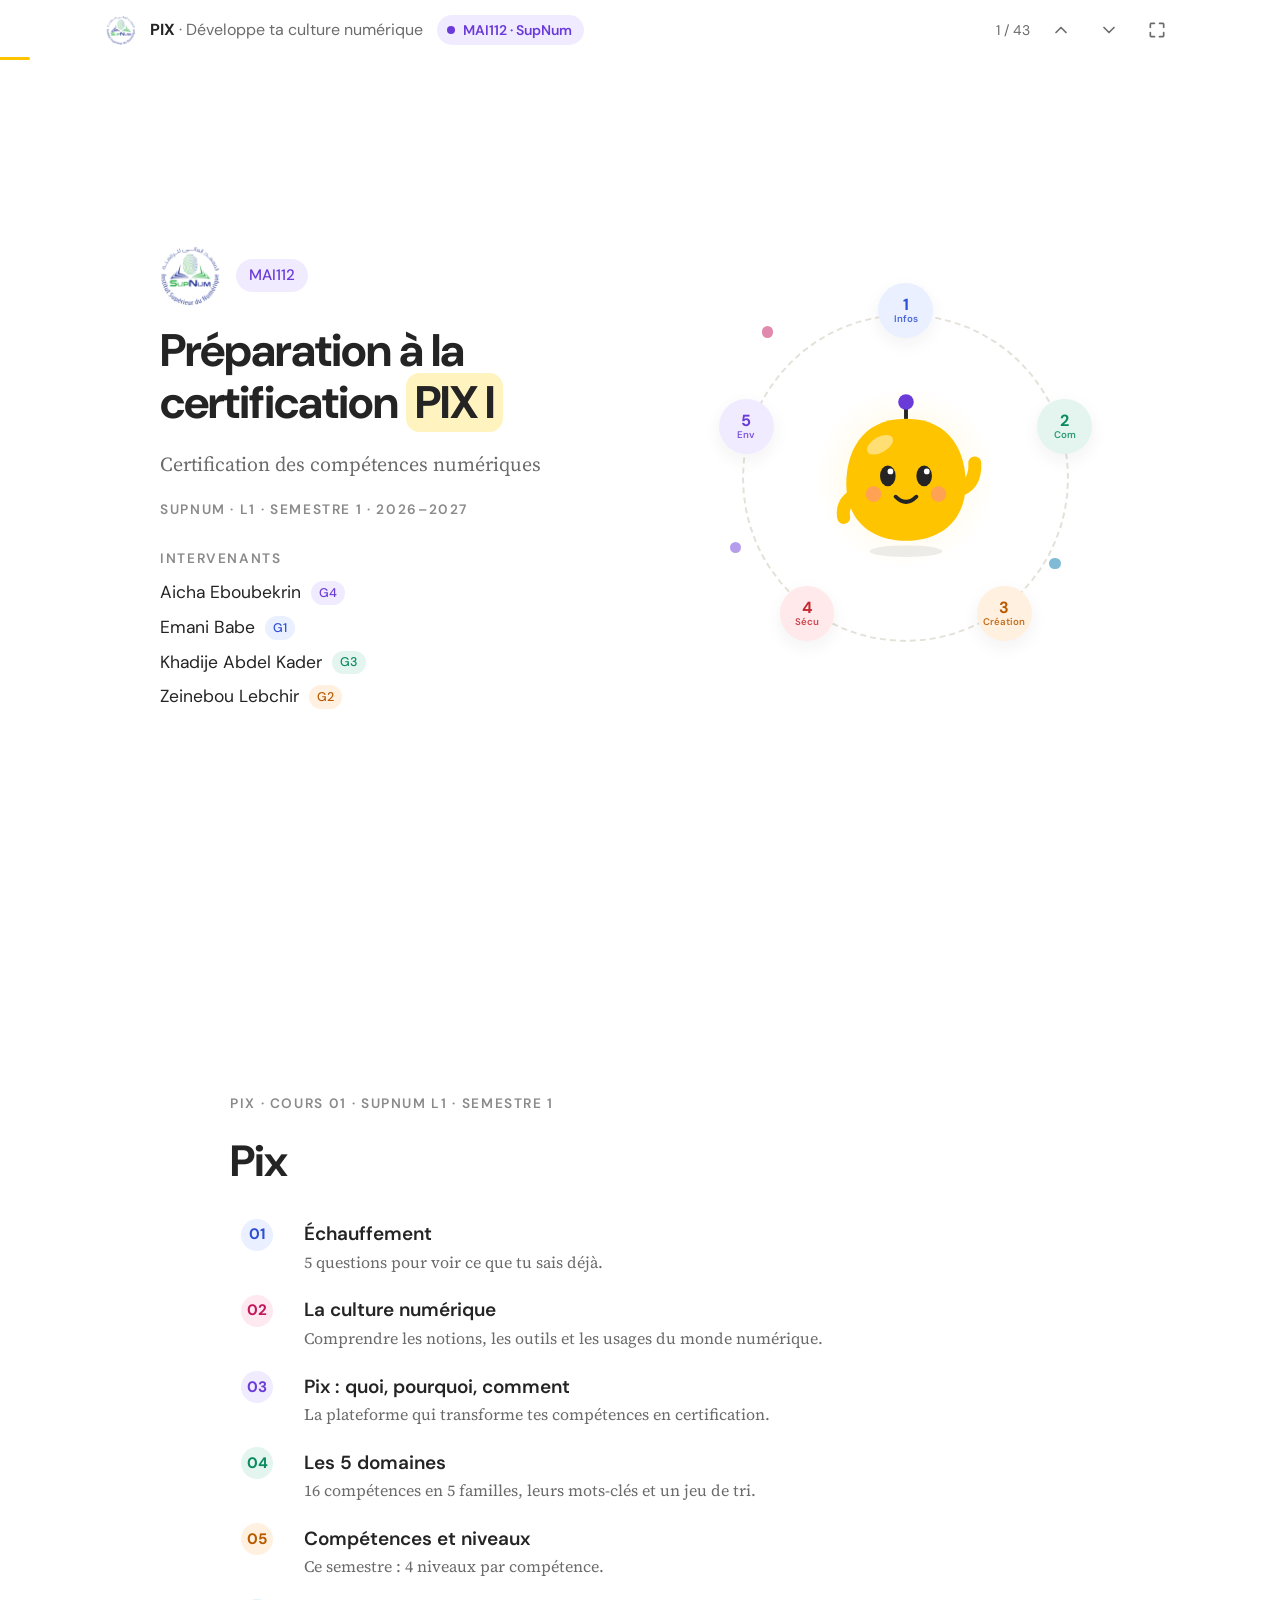
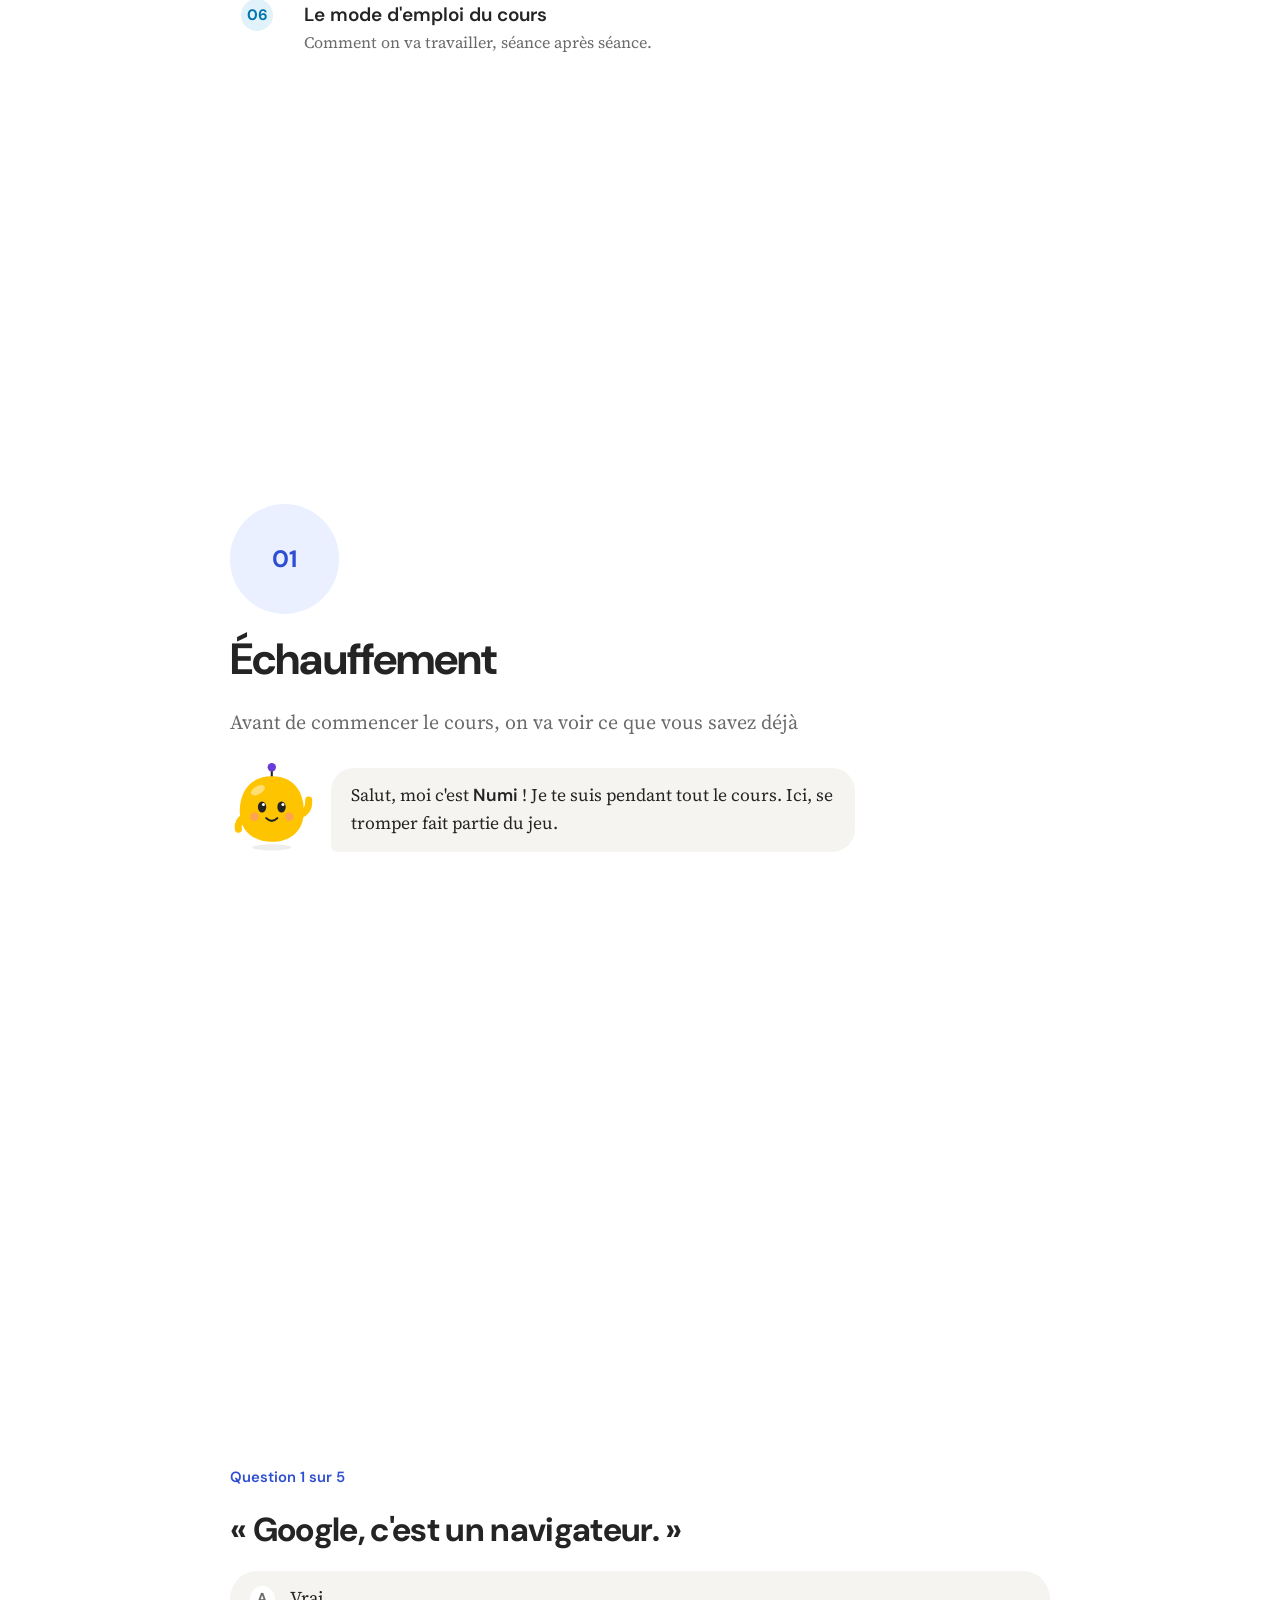
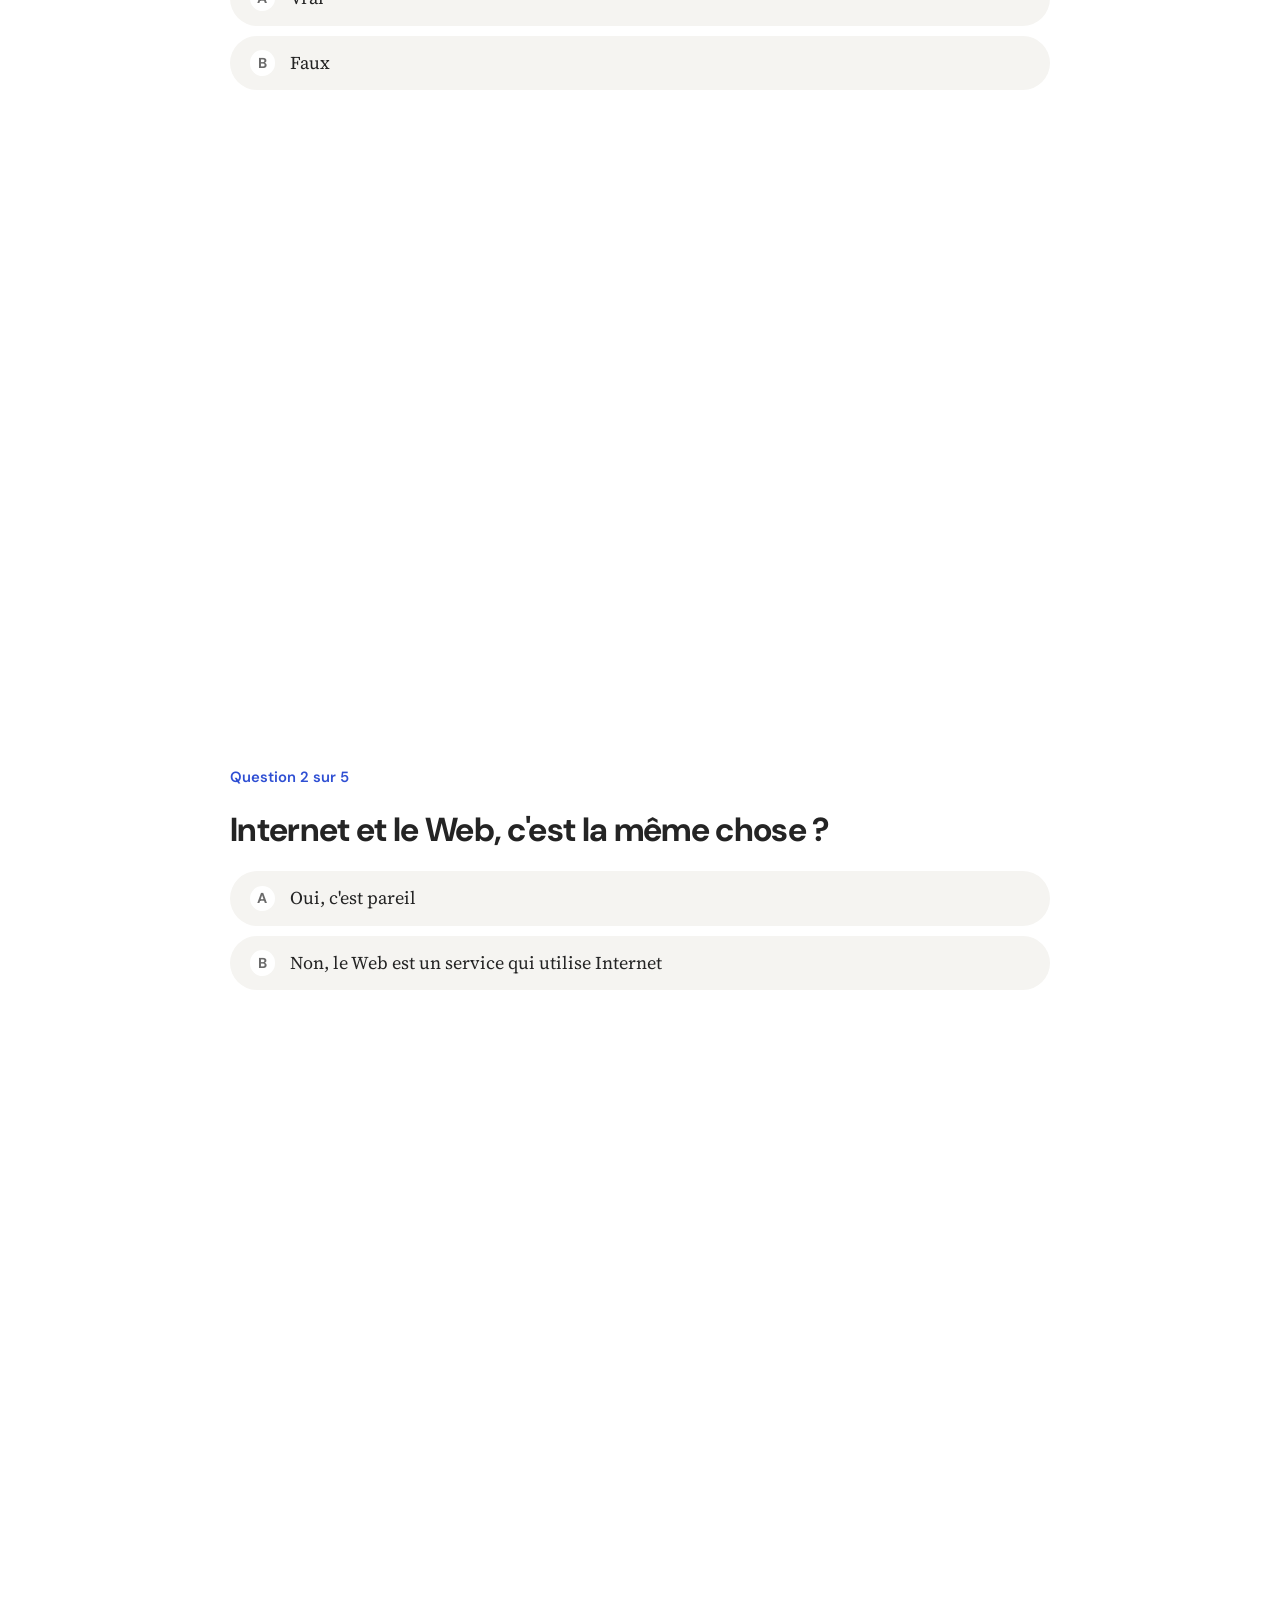
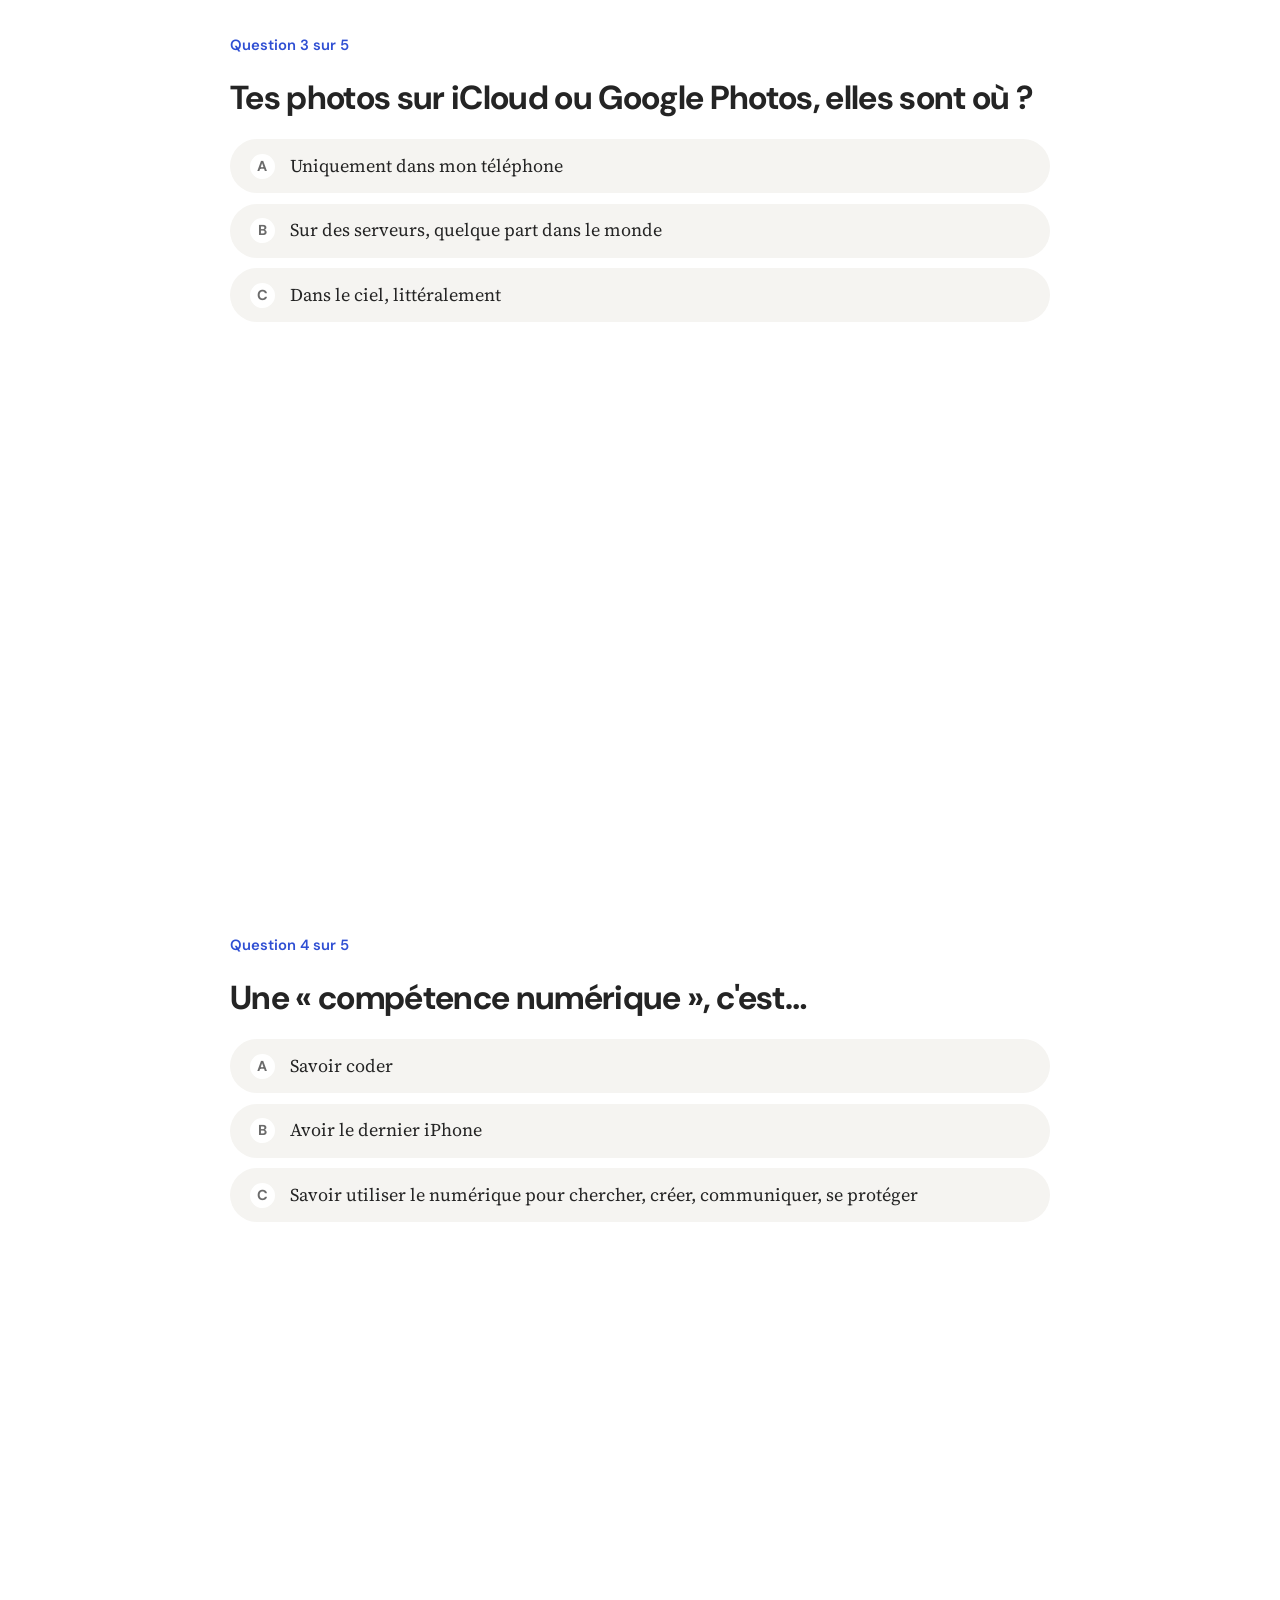
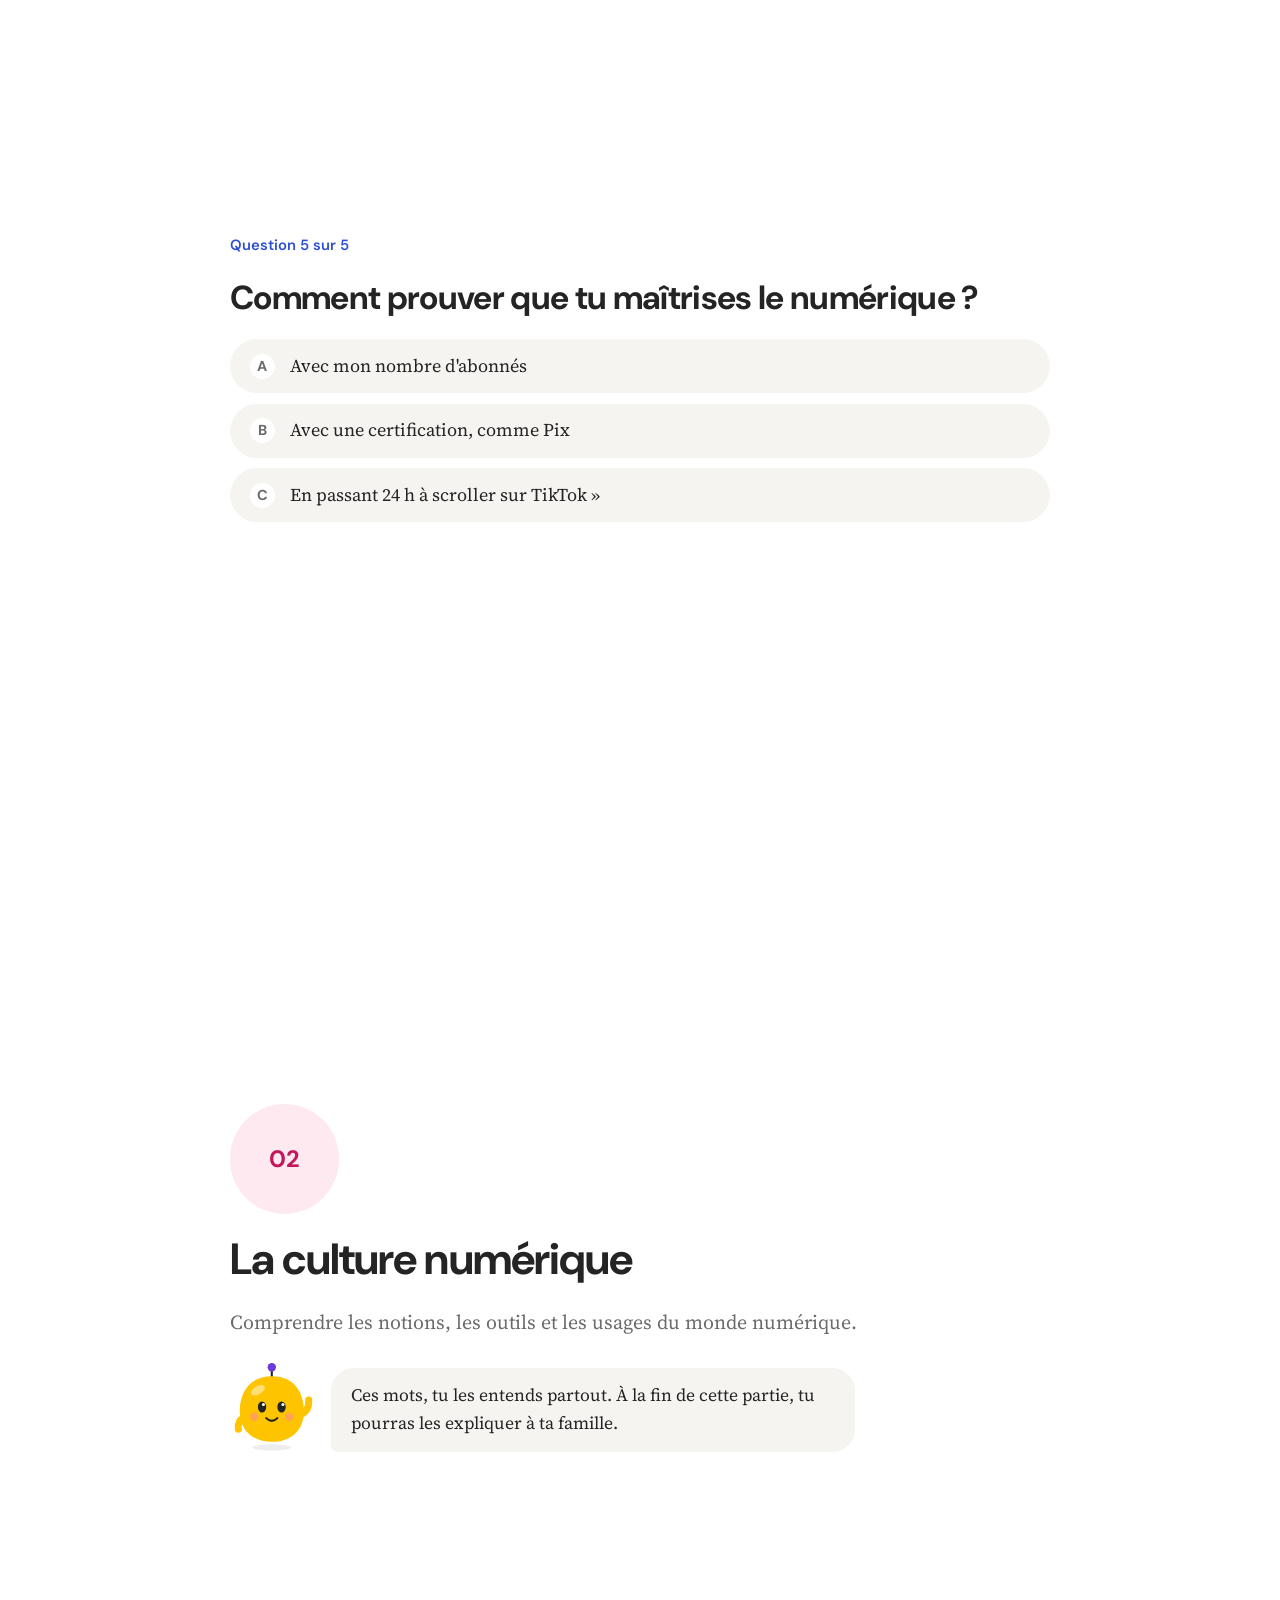
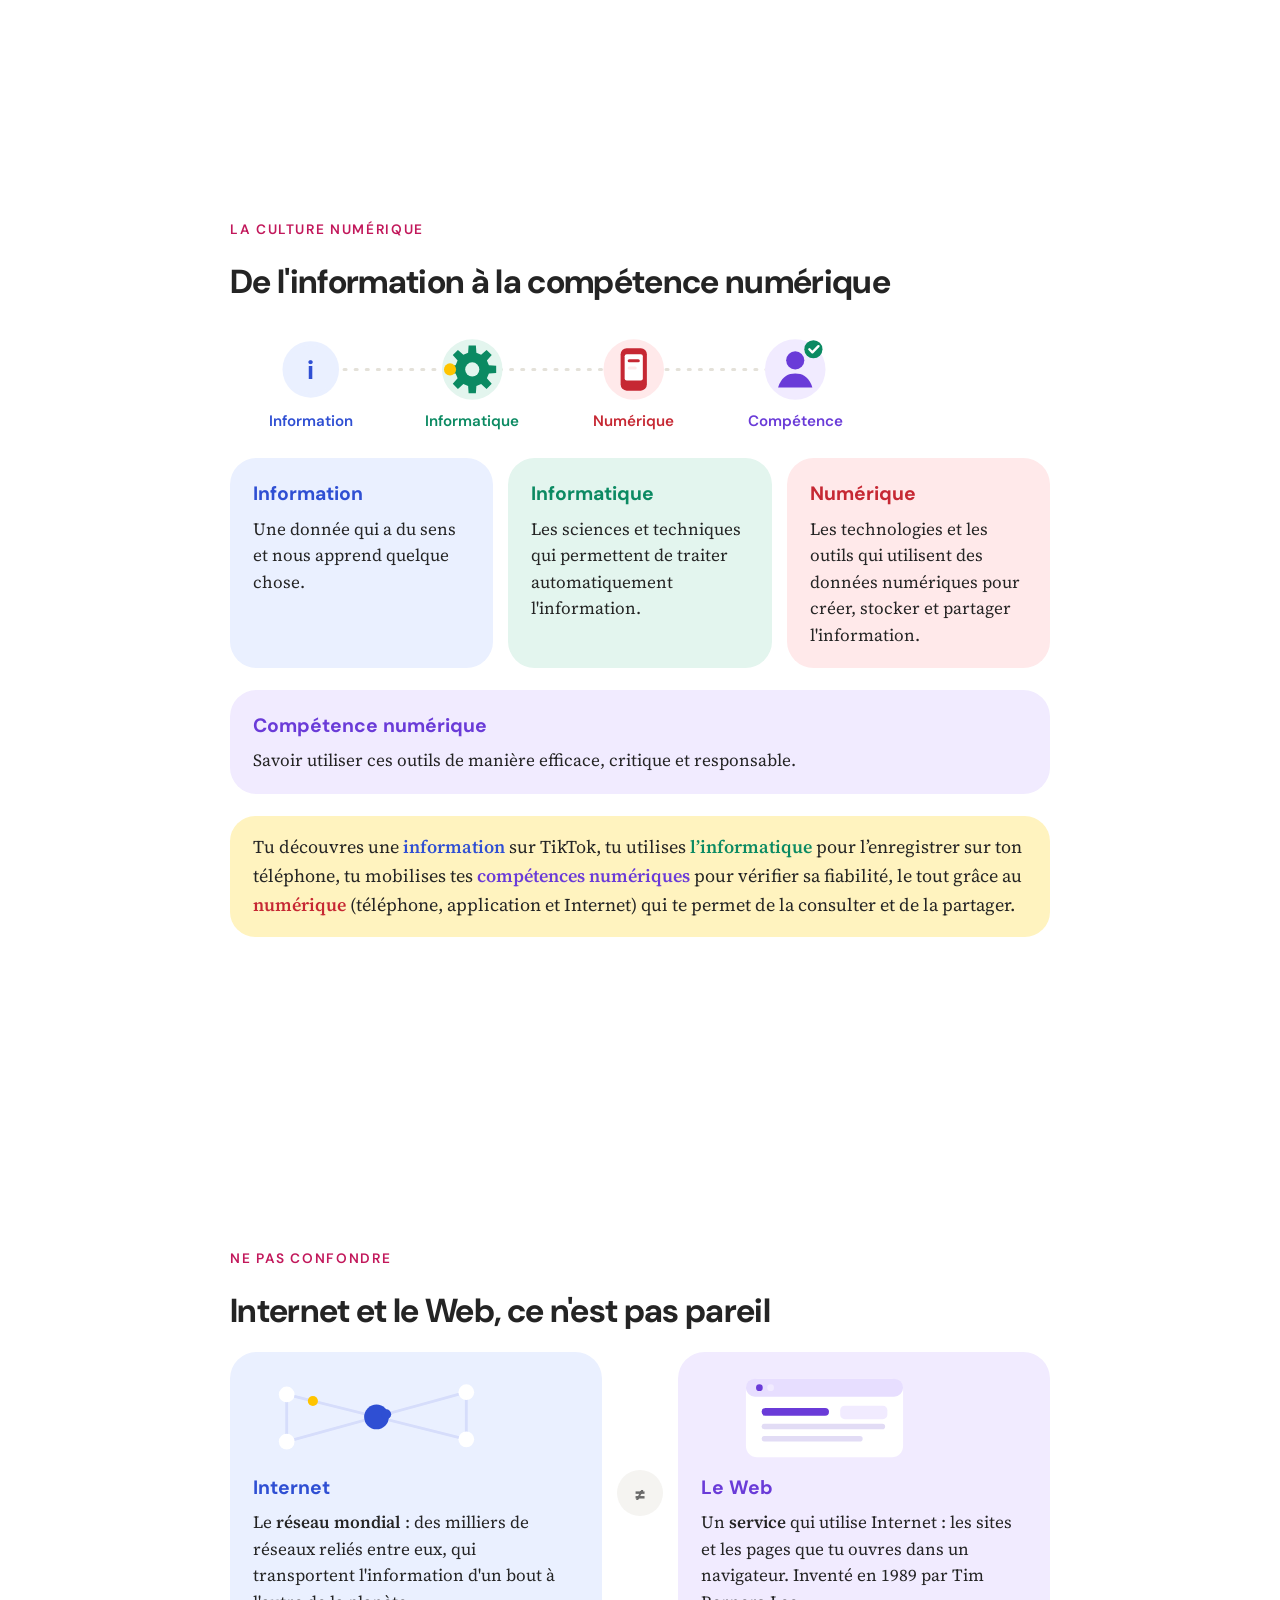
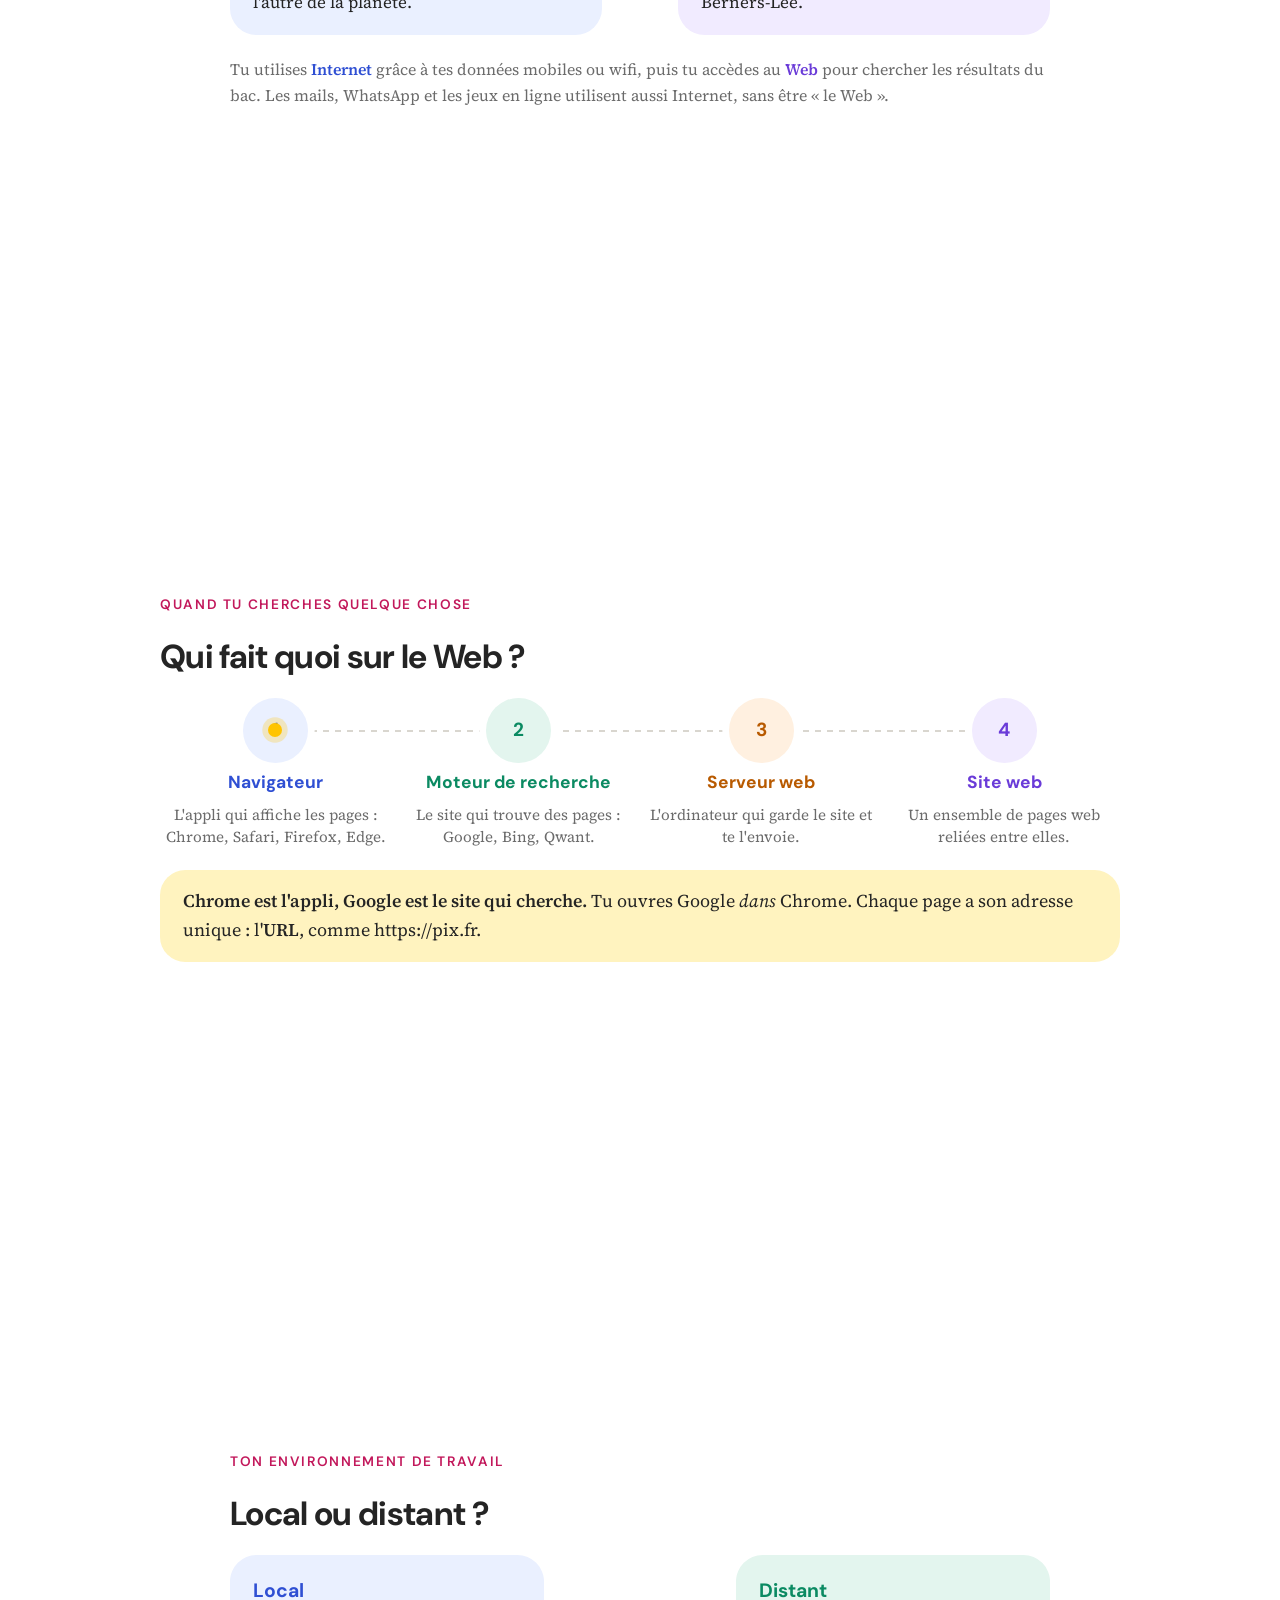
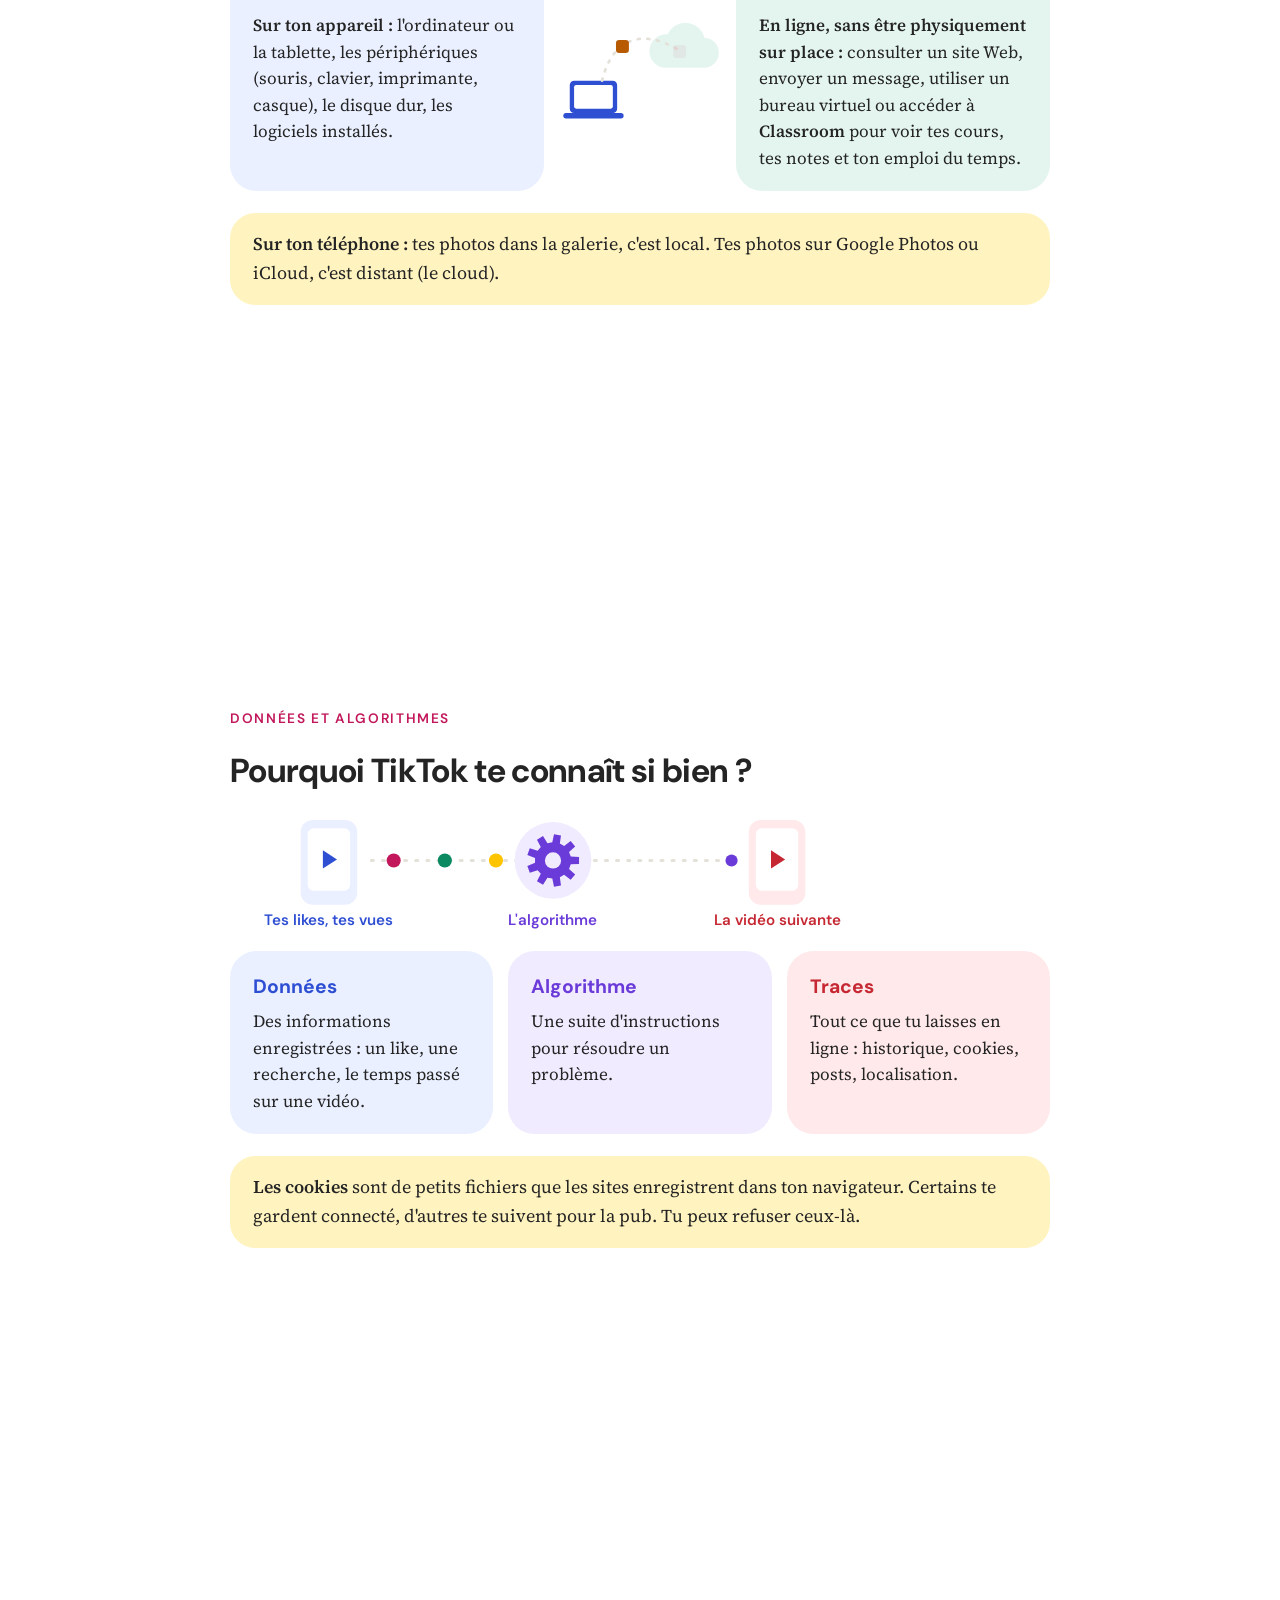
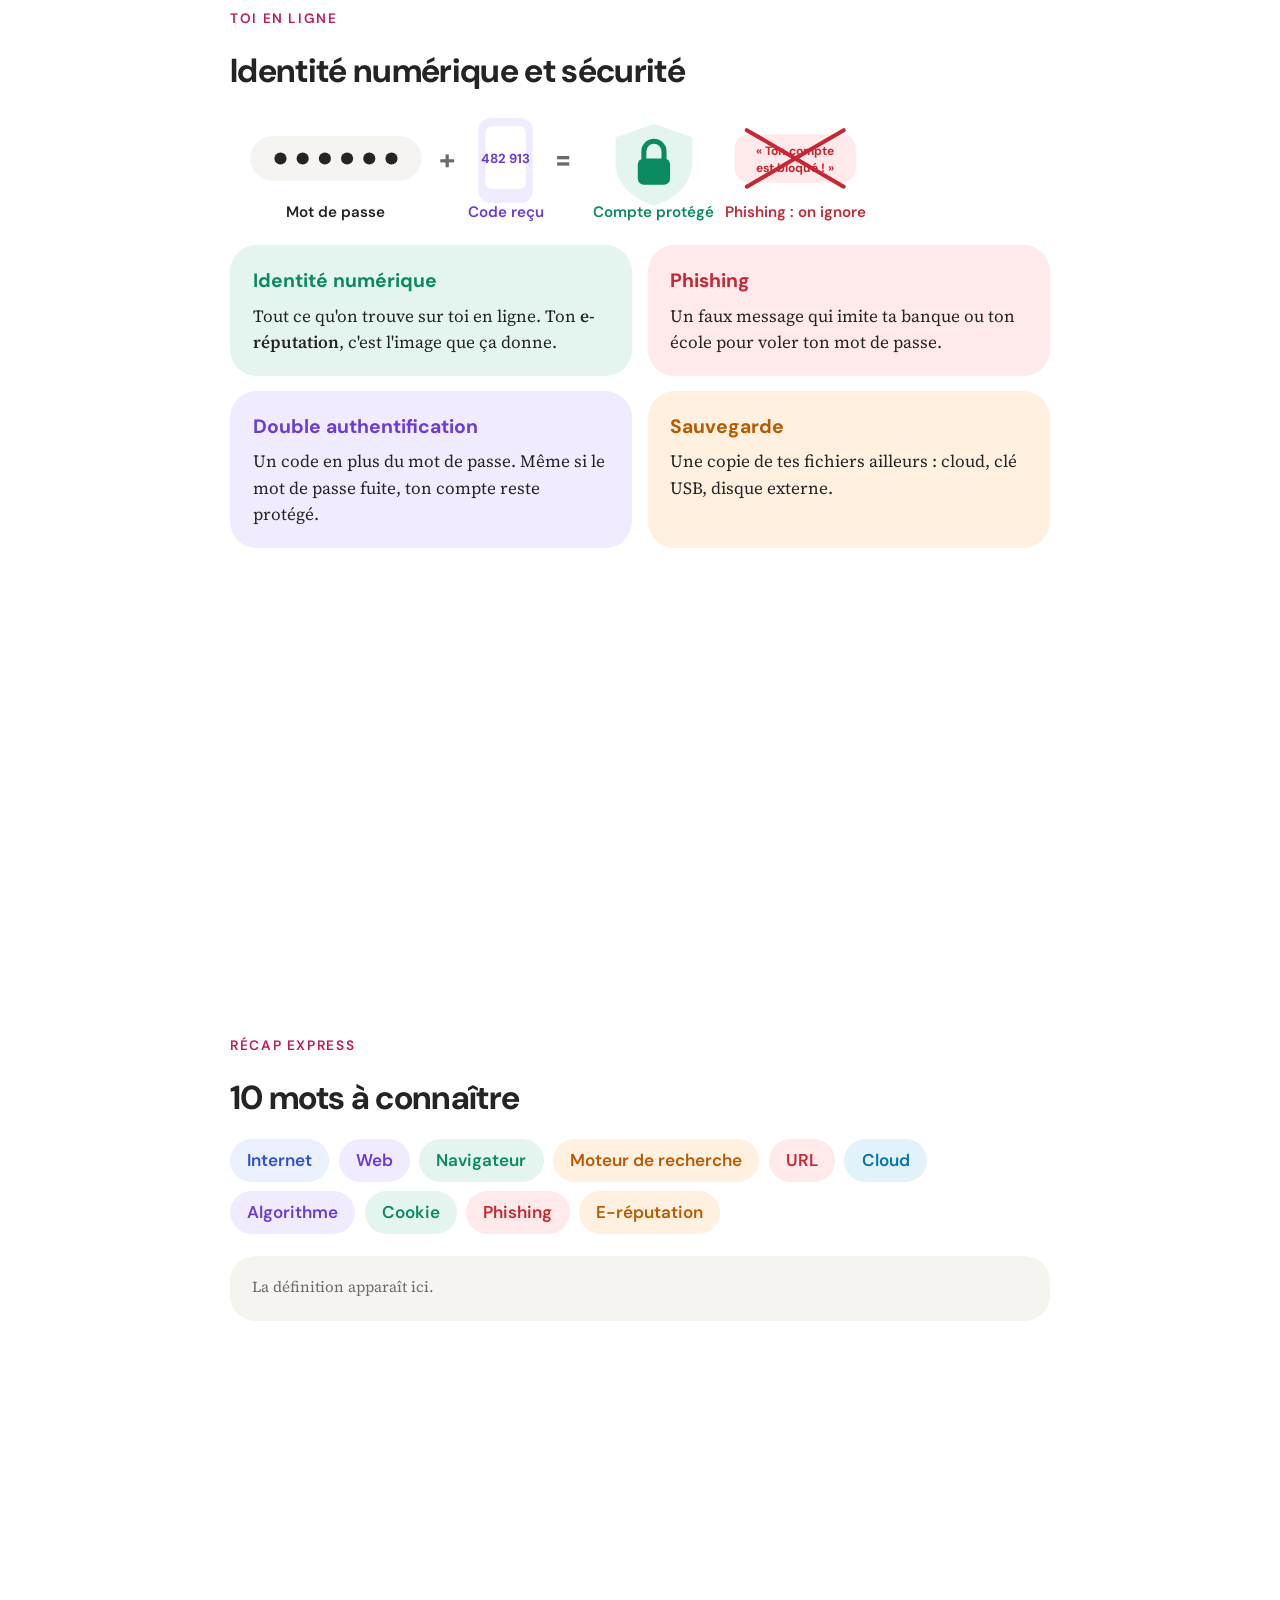
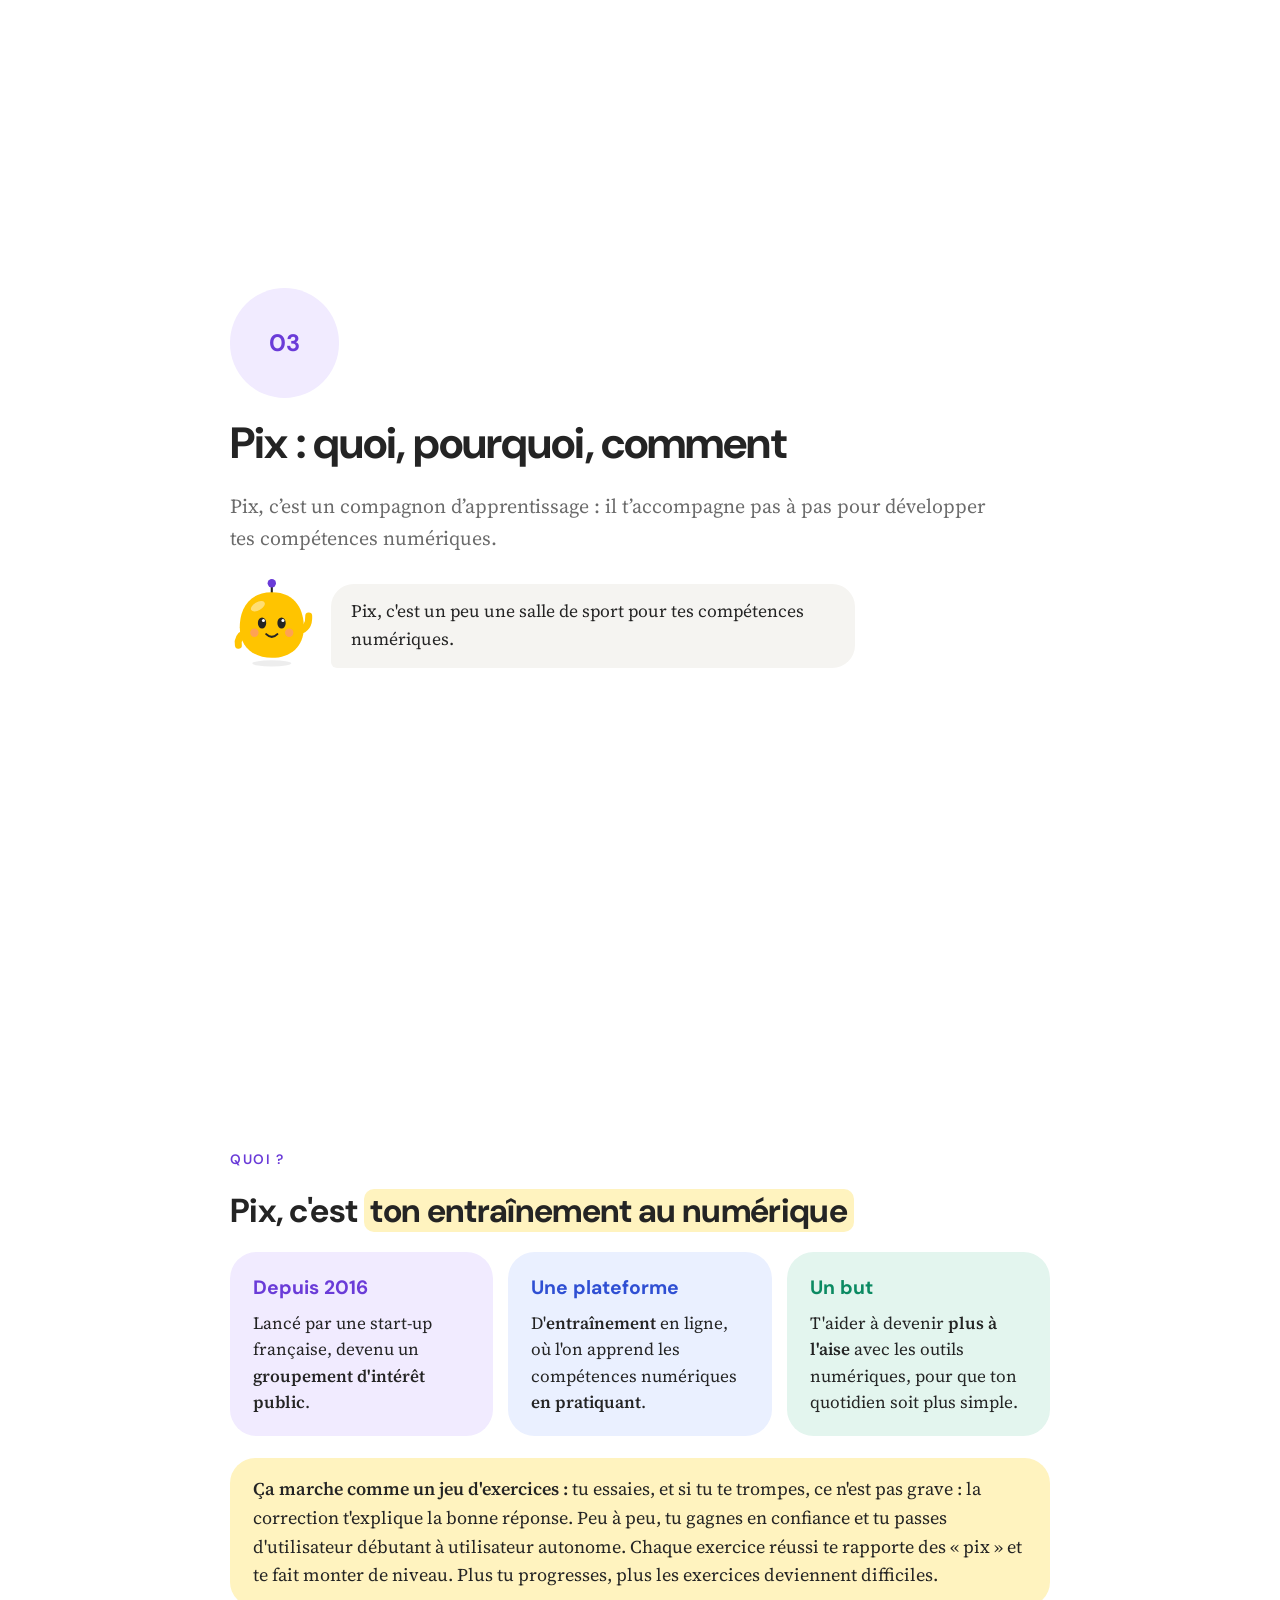
==== commit dbab1402: "update" ====
--- a/index.html
+++ b/index.html
@@ -897,7 +897,7 @@
     <p class="kicker">Domaine 3 · 5 mots à connaître</p>
     <h2 class="title">Création de contenu </h2>
     <div class="flash">
-      <button class="fc" aria-expanded="false"><span class="t"><i>1</i>Style de titre</span><span class="tap">Touche pour voir la définition</span><span class="d">Une mise en forme appliquée aux titres d'un document. Elle permet de créer un <b>sommaire automatique</b>.</span></button>
+      <button class="fc" aria-expanded="false"><span class="t"><i>1</i>Mise en page</span><span class="tap">Touche pour voir la définition</span><span class="d">Ensemble des réglages qui définissent l’apparence d’une page (marges, orientation, colonnes, format du papier).</span></button>
       <button class="fc" aria-expanded="false"><span class="t"><i>2</i>Multimédia</span><span class="tap">Touche pour voir la définition</span><span class="d">Un contenu qui <b>mélange</b> texte, image, son et vidéo : un diaporama, un podcast, une vidéo montée.</span></button>
       <button class="fc" aria-expanded="false"><span class="t"><i>3</i>Format de fichier</span><span class="tap">Touche pour voir la définition</span><span class="d">La façon dont un fichier est enregistré, reconnue par son <b>extension</b> : .docx, .pdf, .jpg, .mp3, .mp4.</span></button>
       <button class="fc" aria-expanded="false"><span class="t"><i>4</i>Droit d'auteur</span><span class="tap">Touche pour voir la définition</span><span class="d">Il protège une œuvre (texte, image, musique). On ne la réutilise pas <b>sans autorisation</b> ou sans licence, et on <b>cite</b> la source.</span></button>
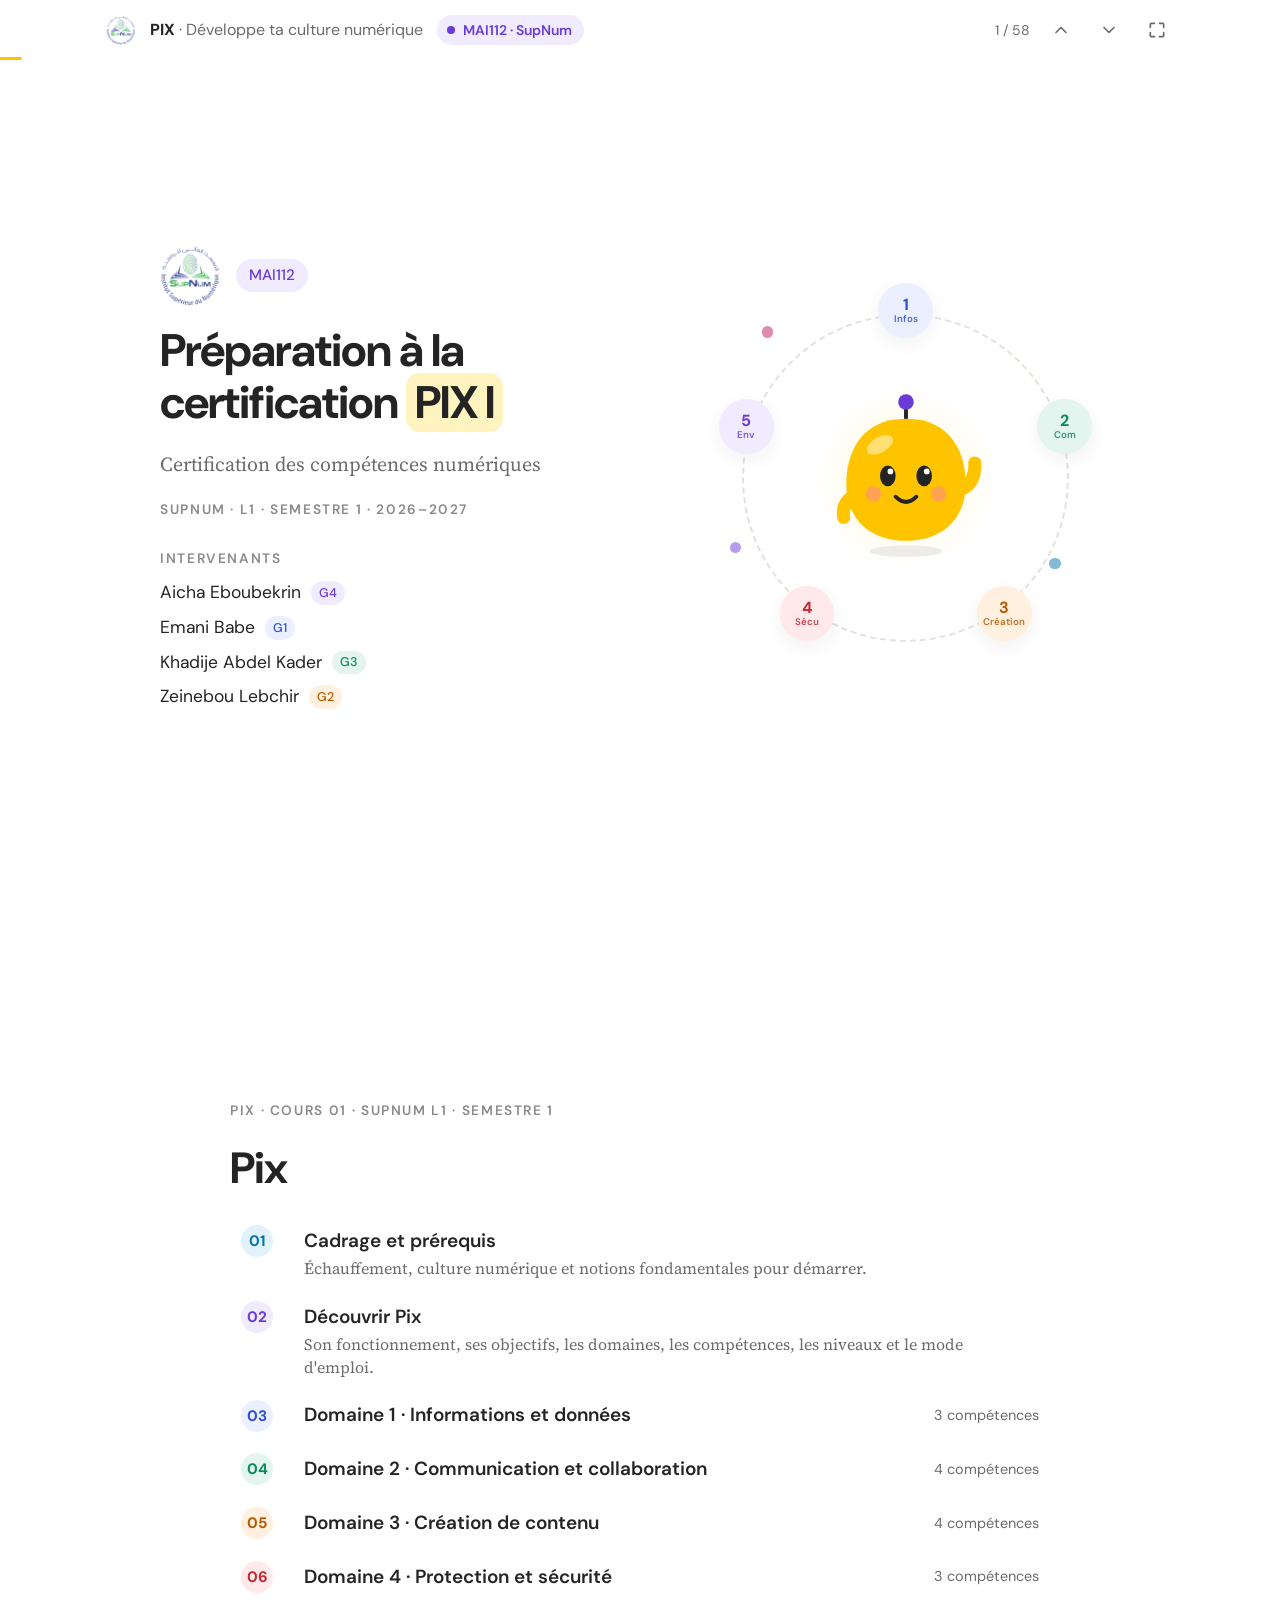
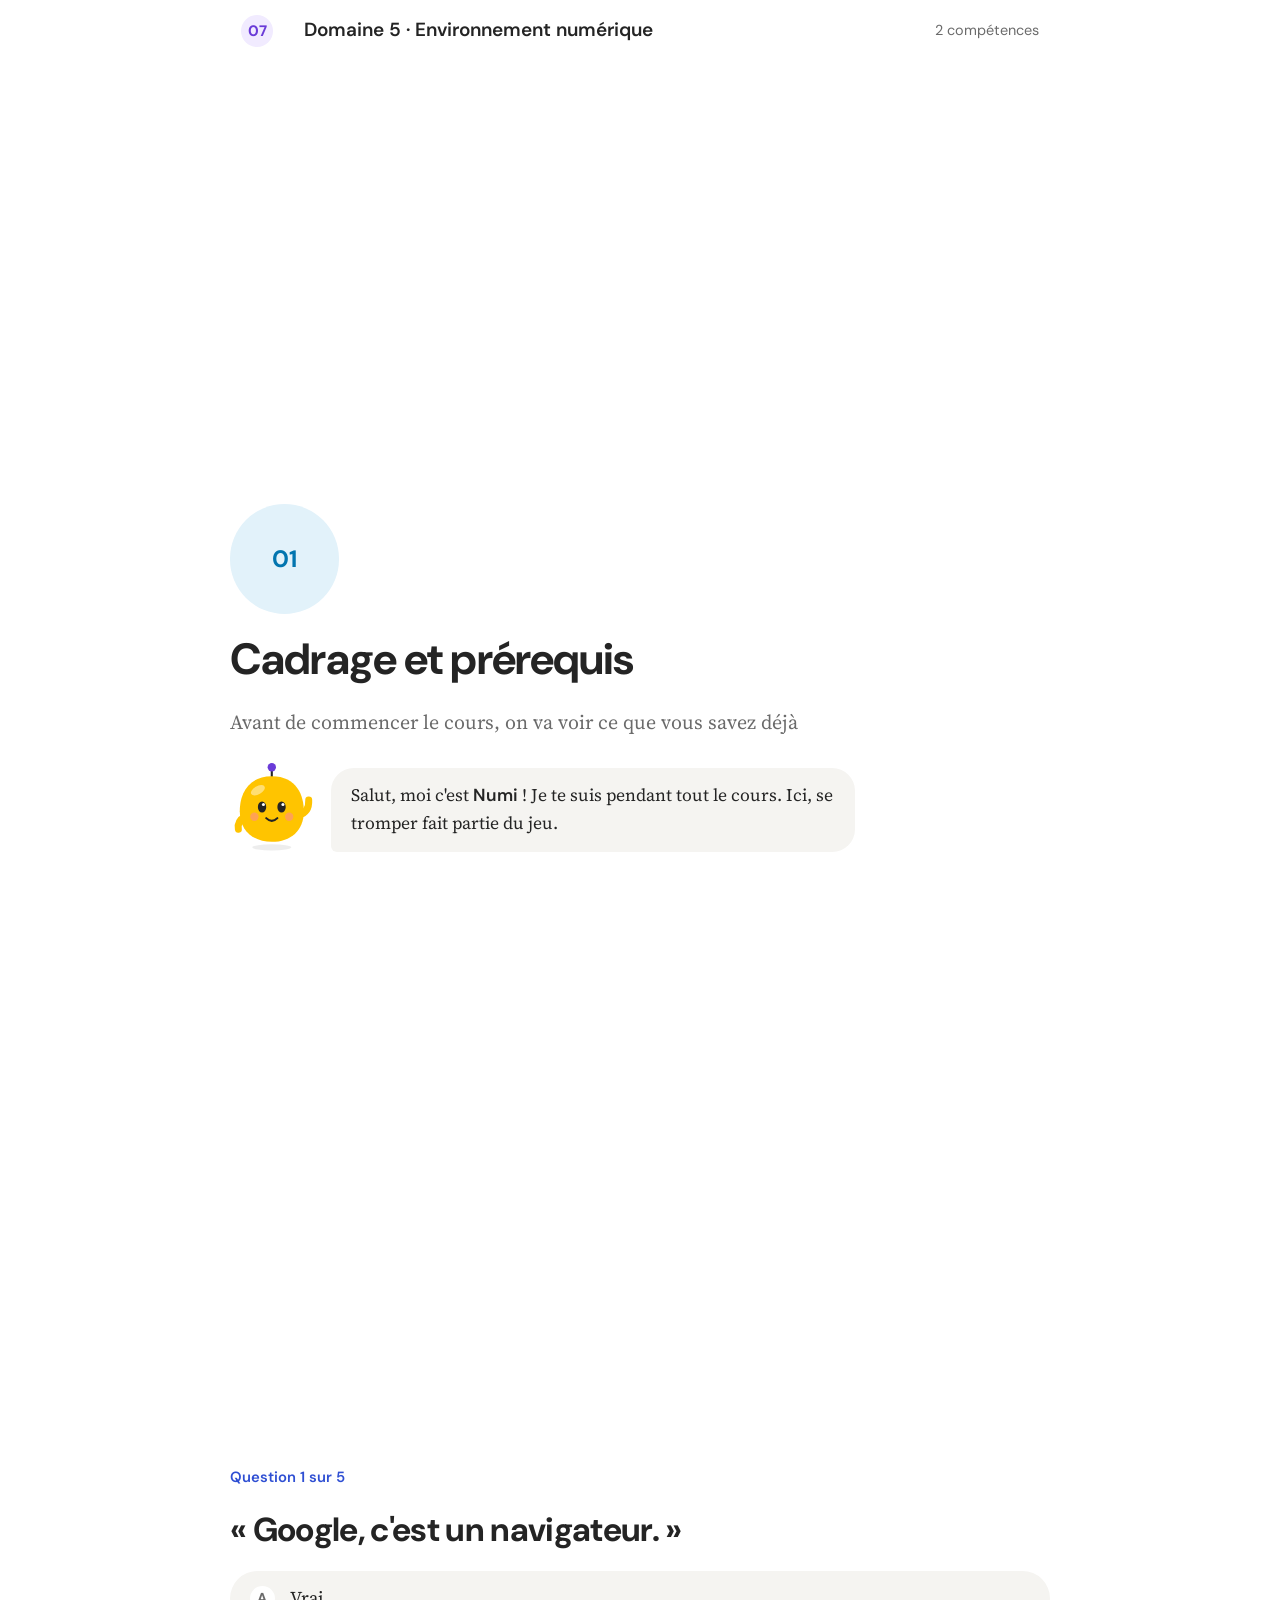
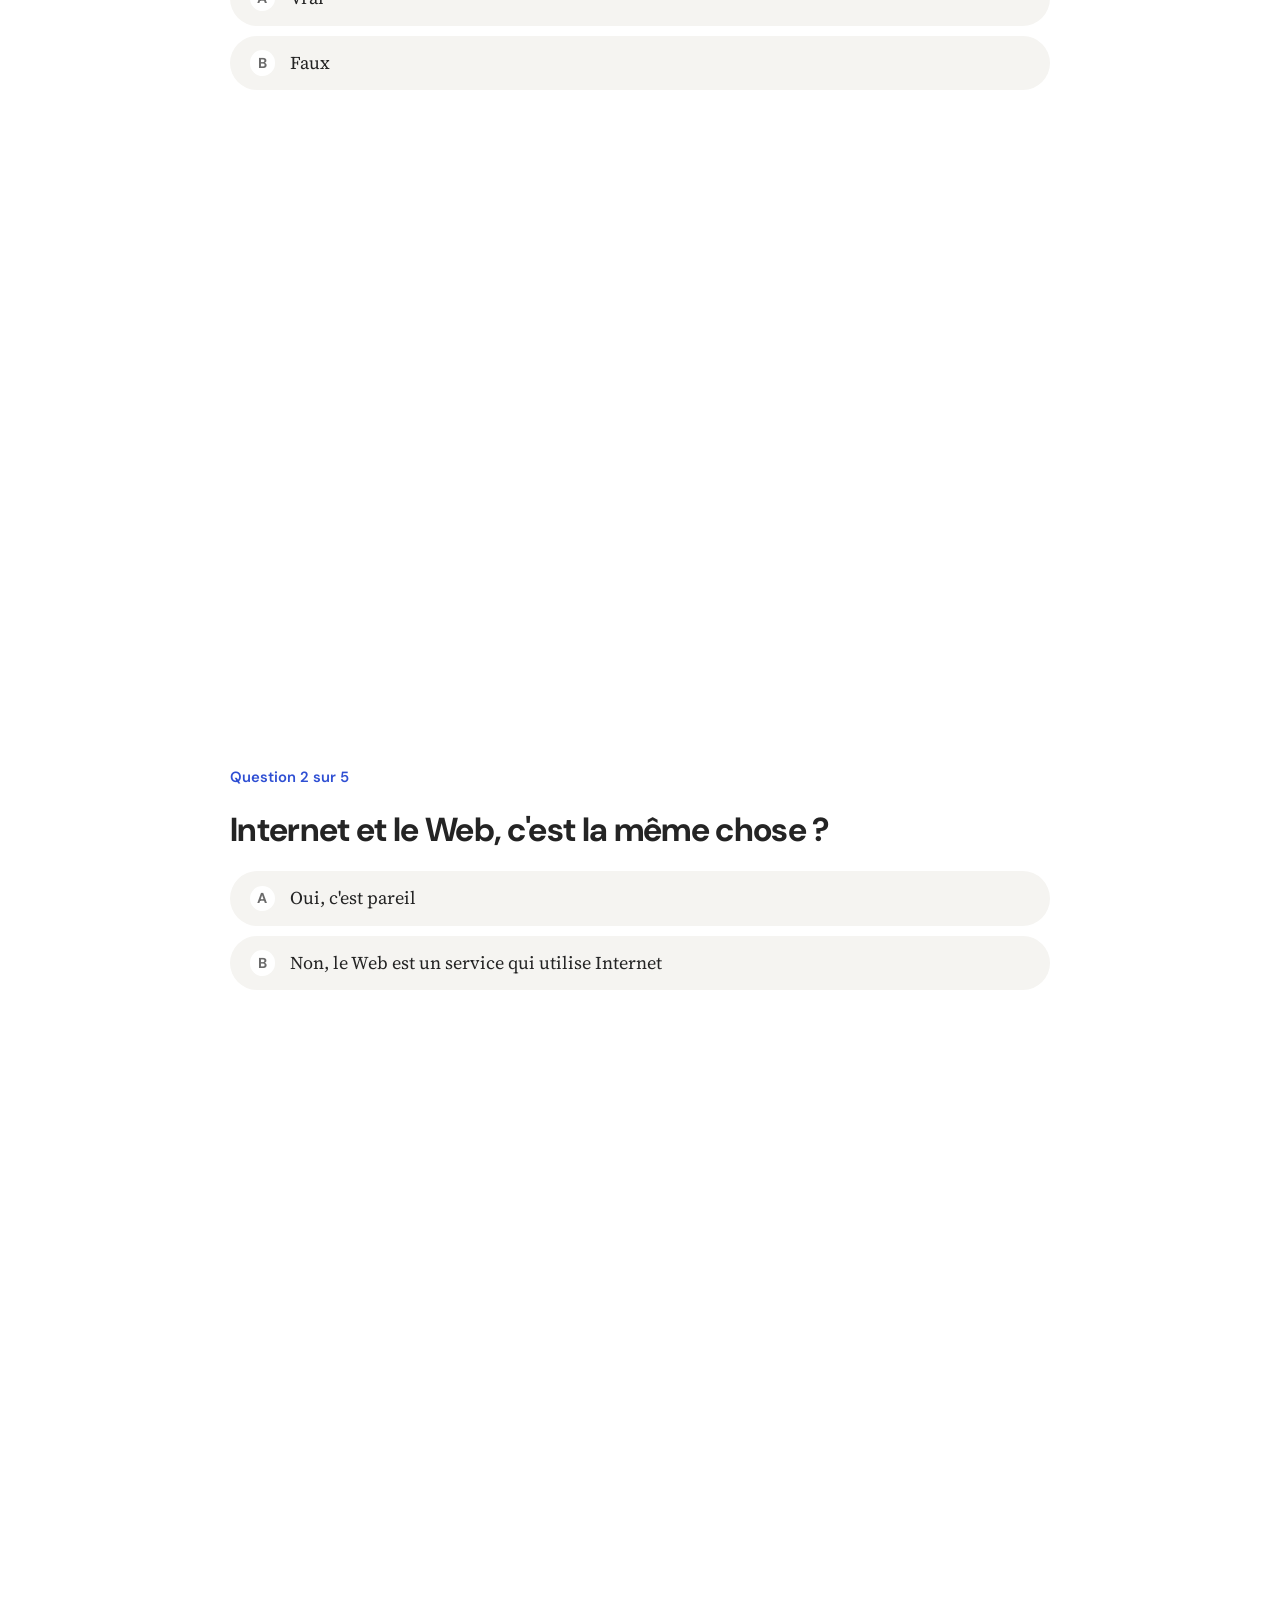
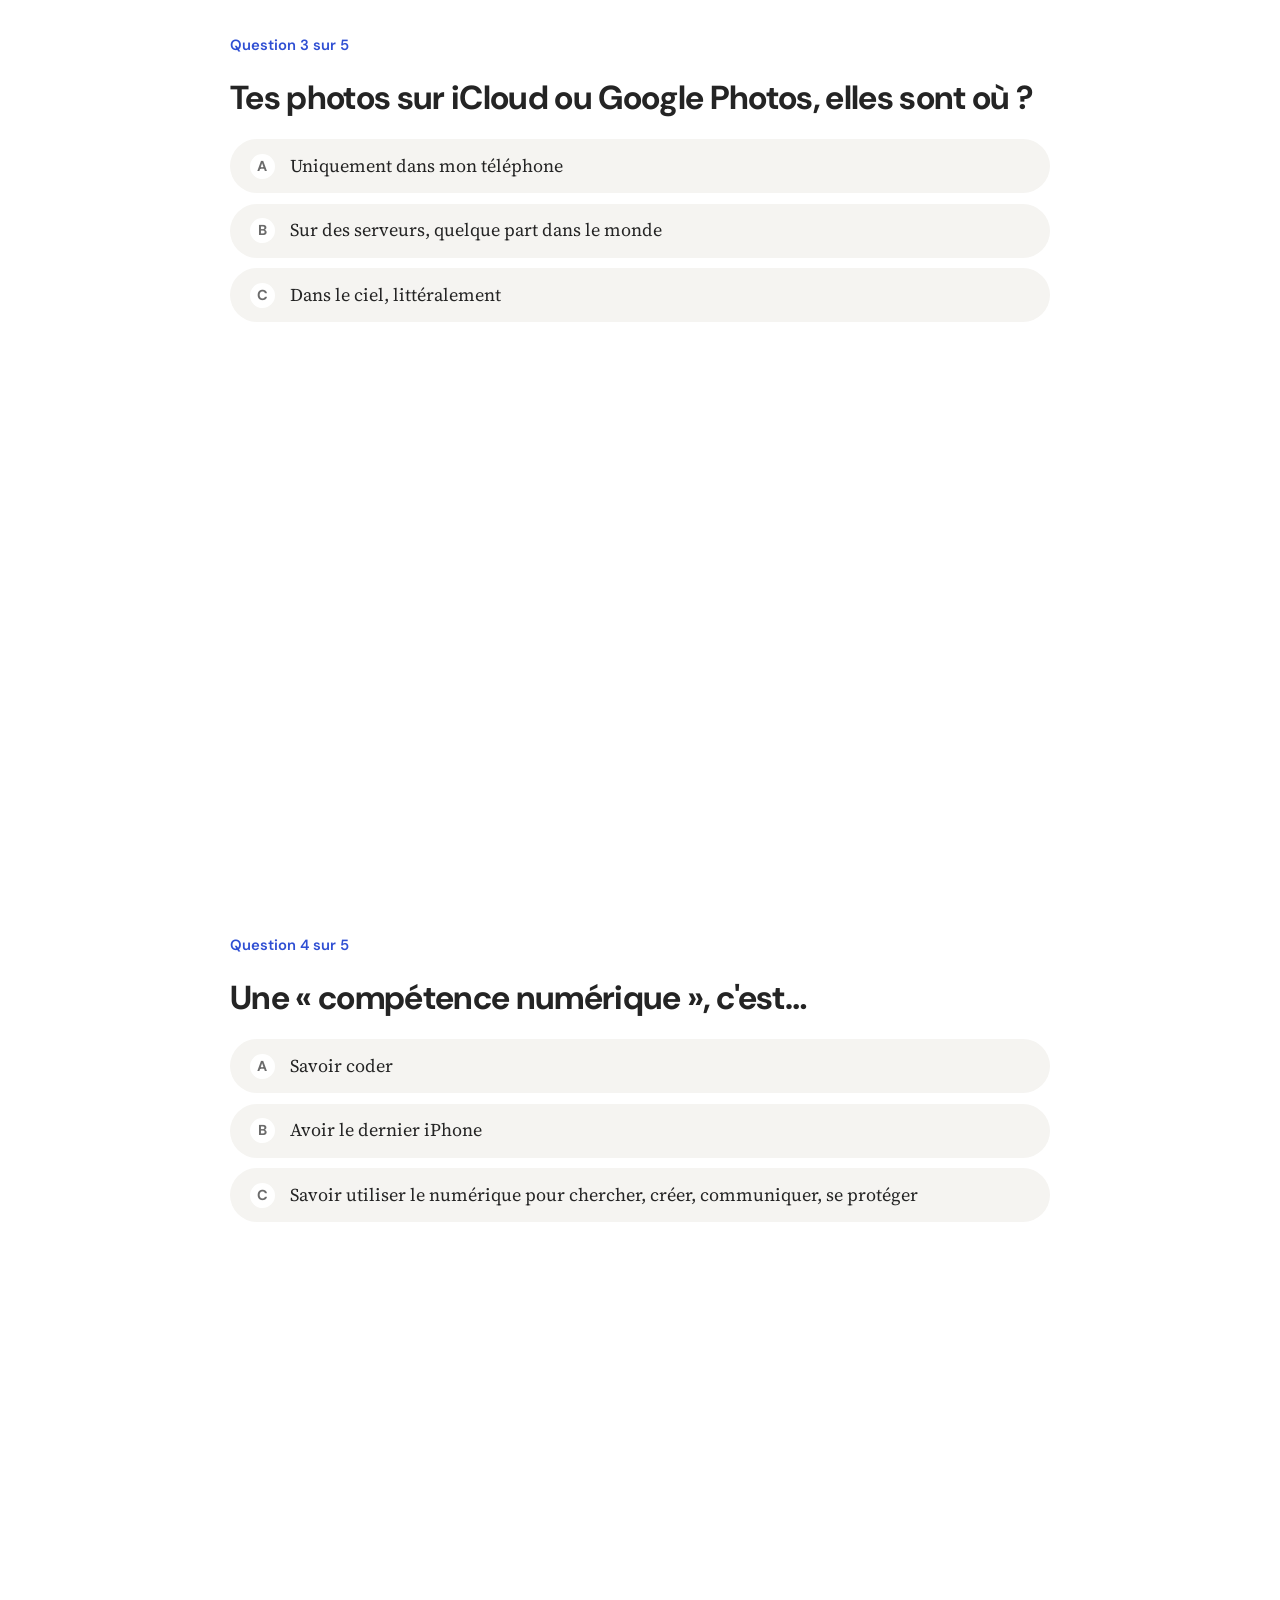
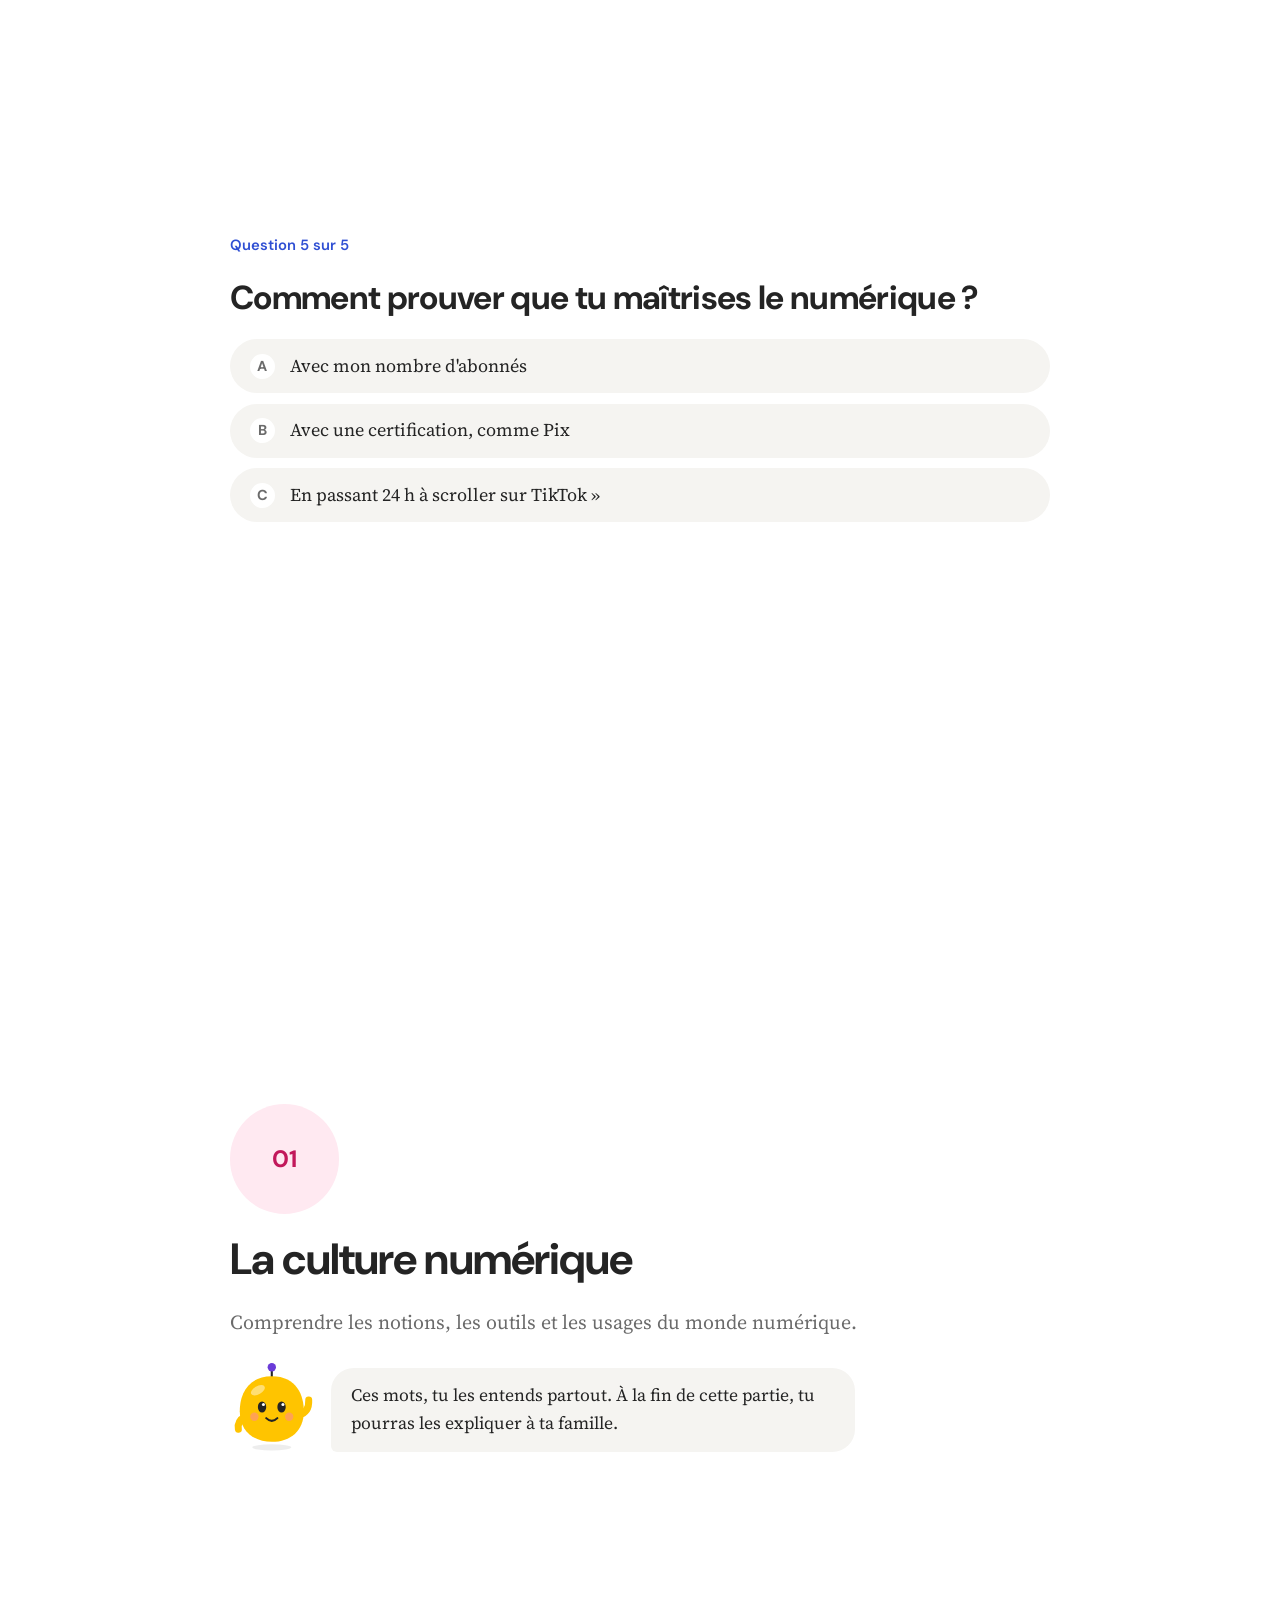
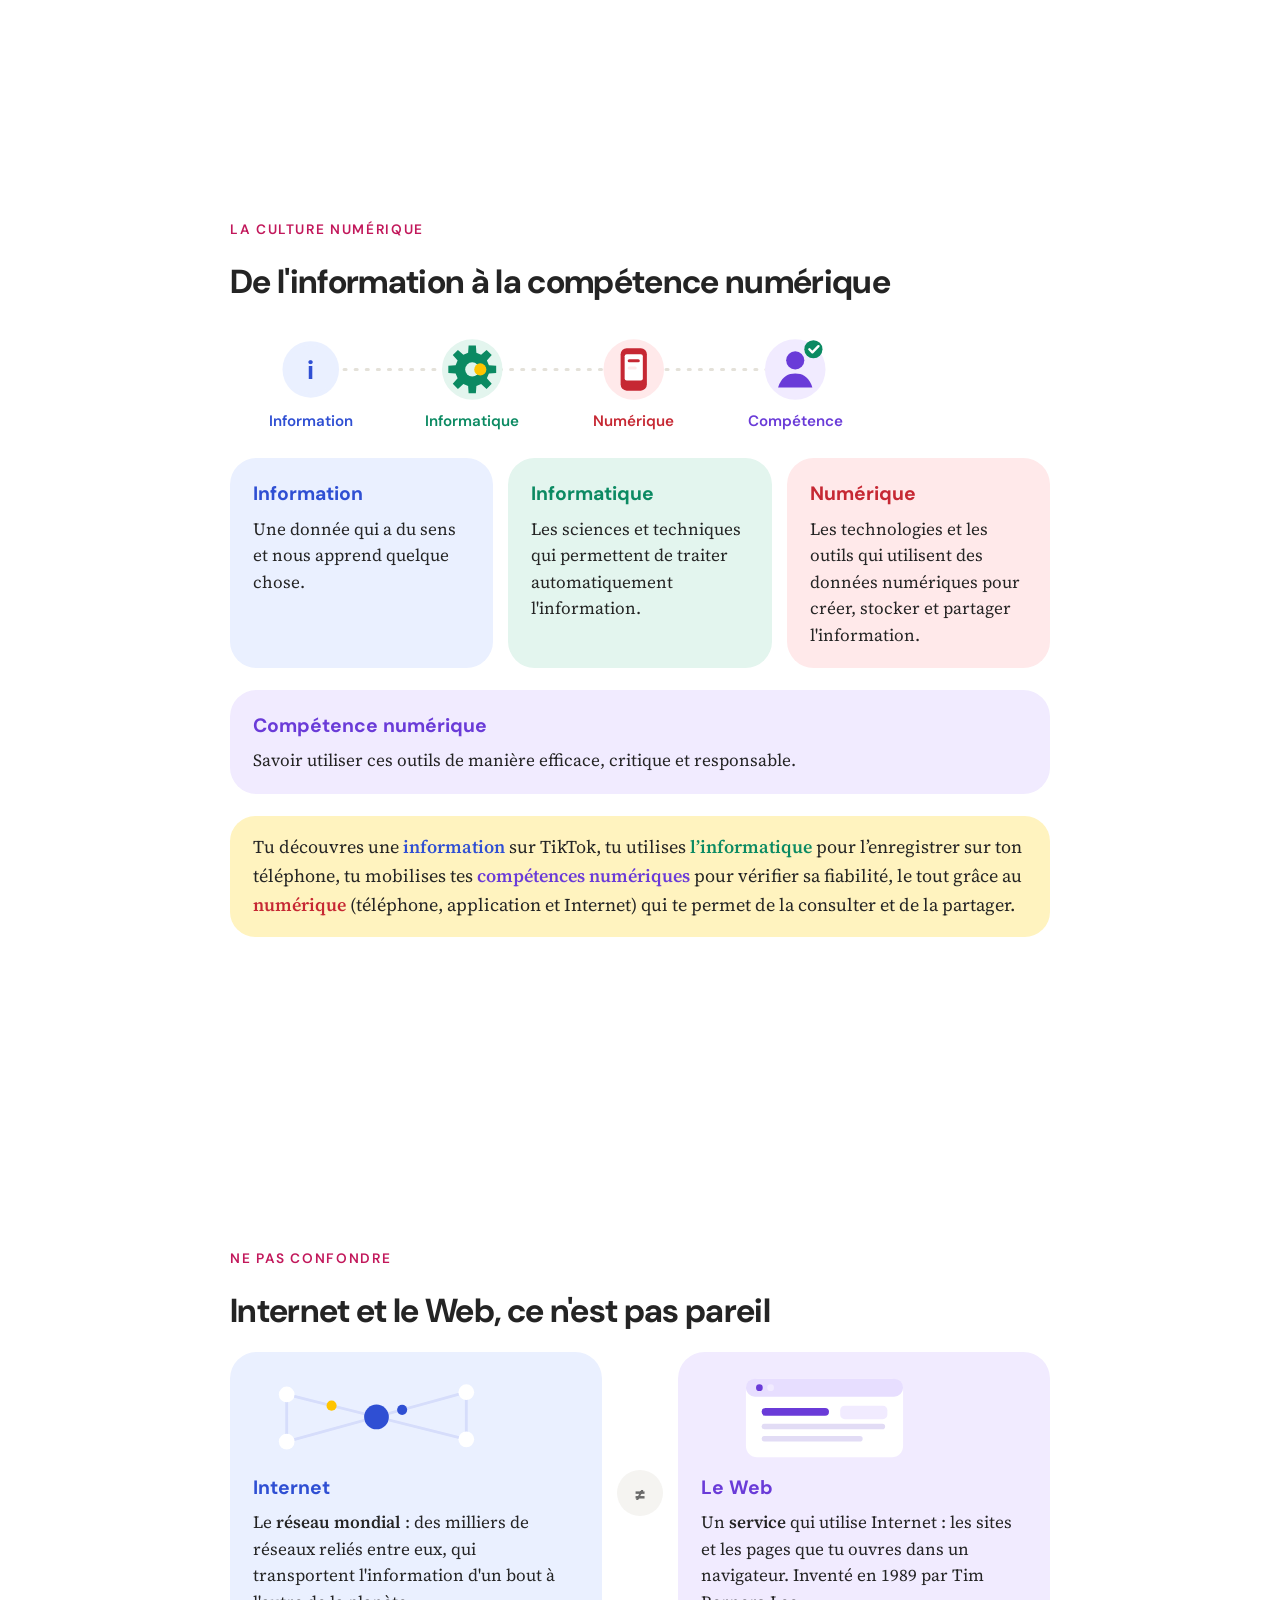
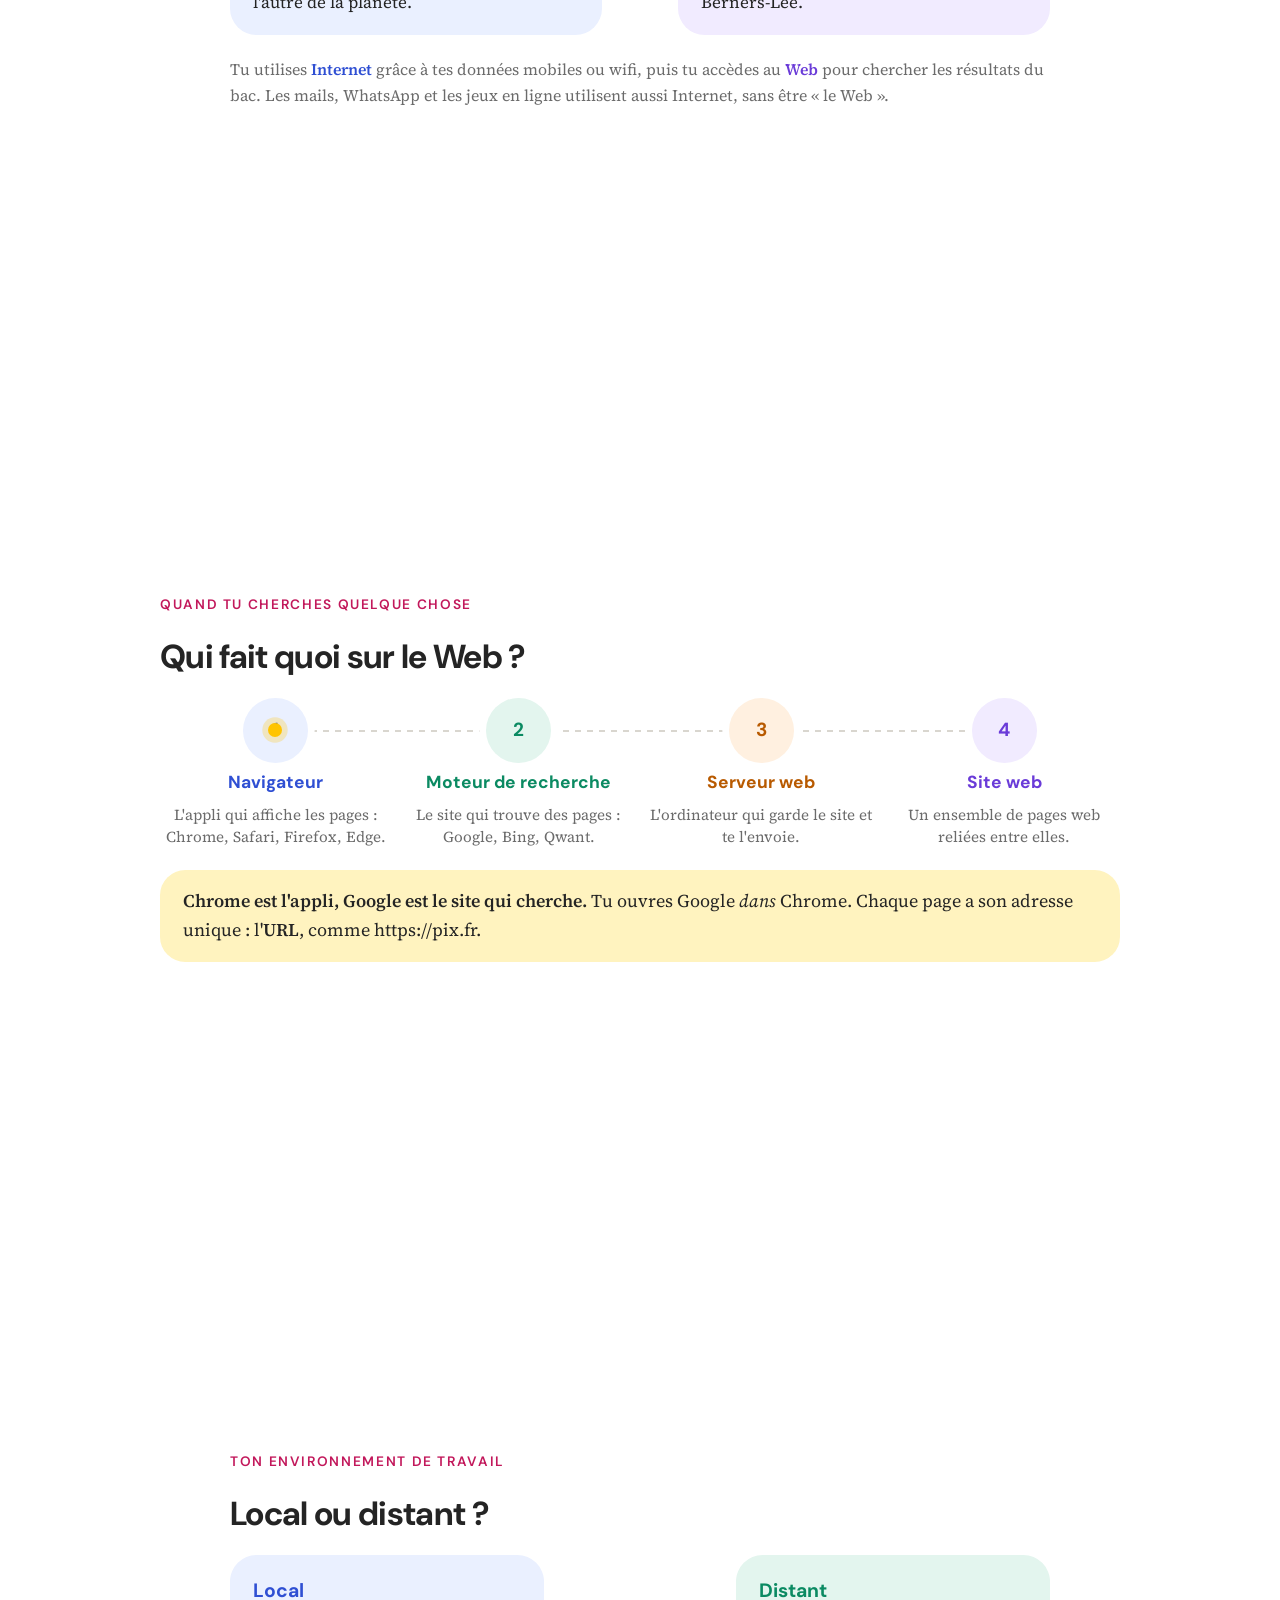
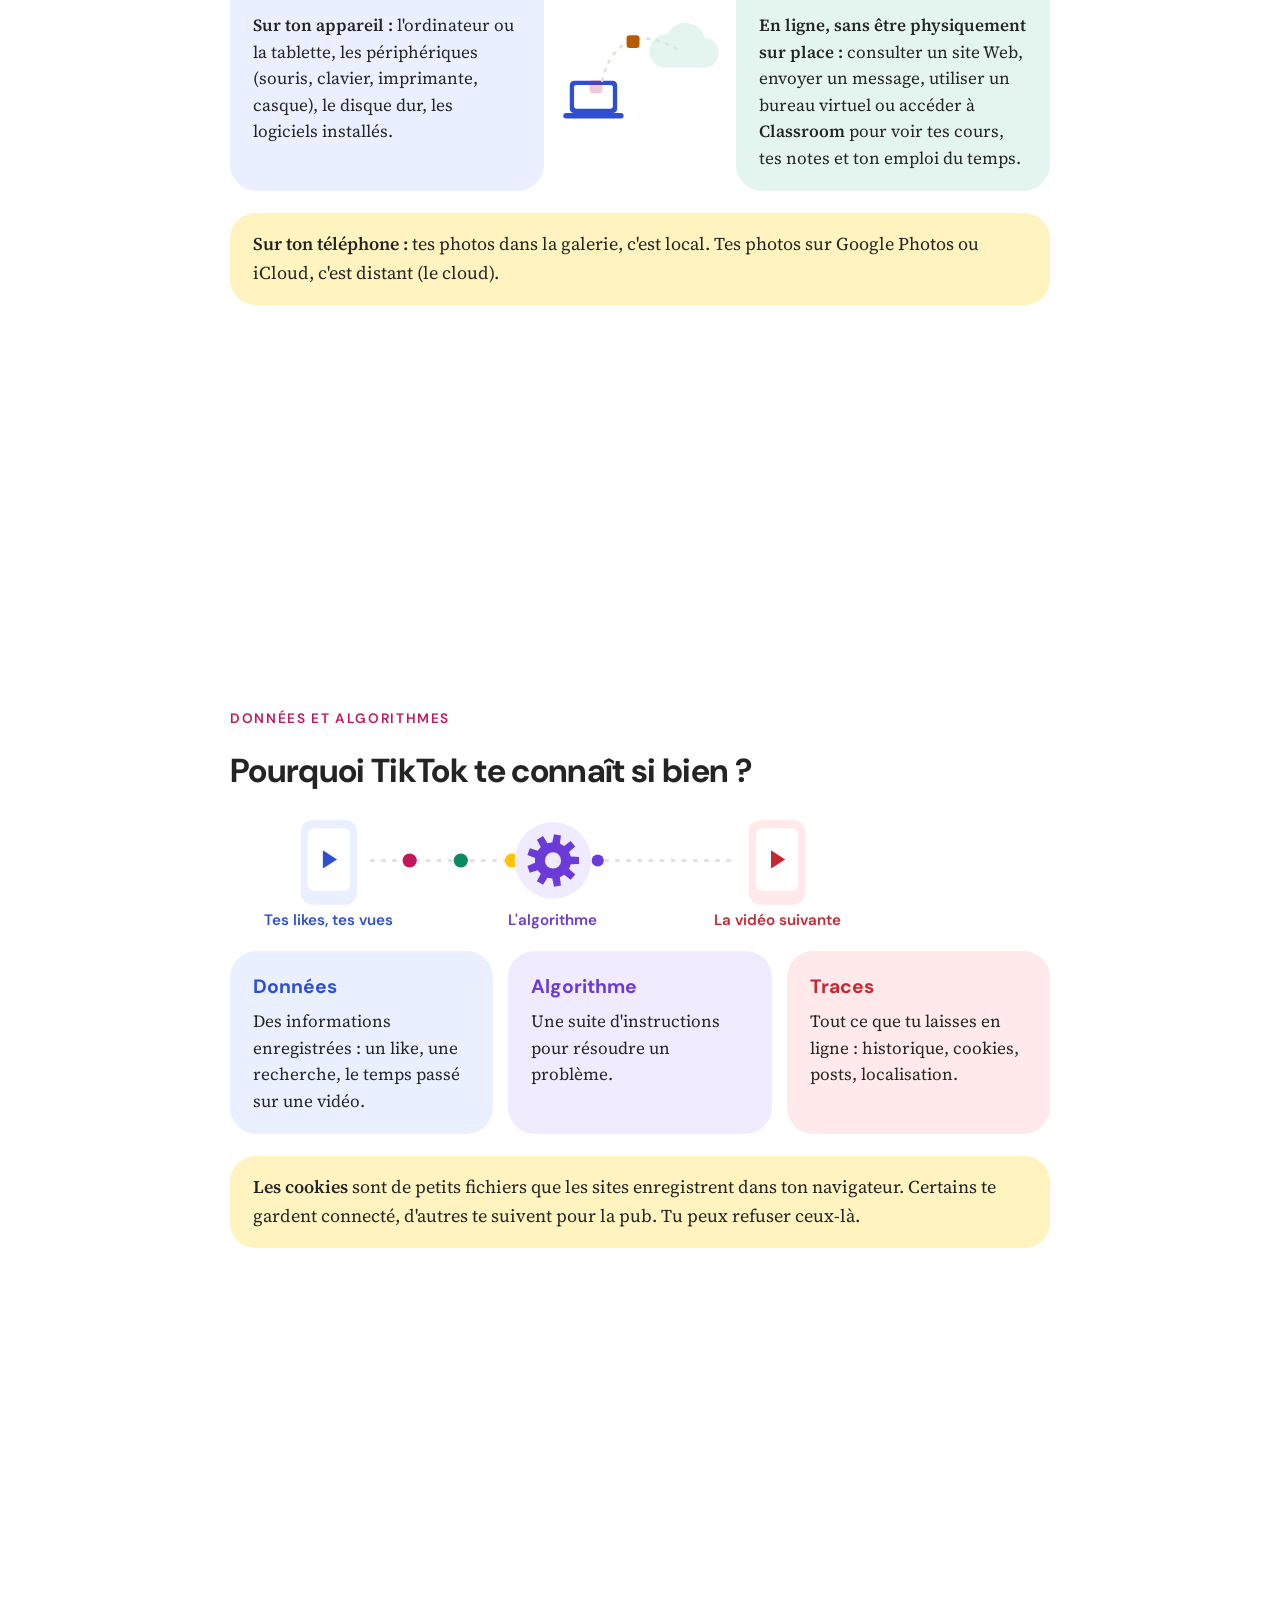
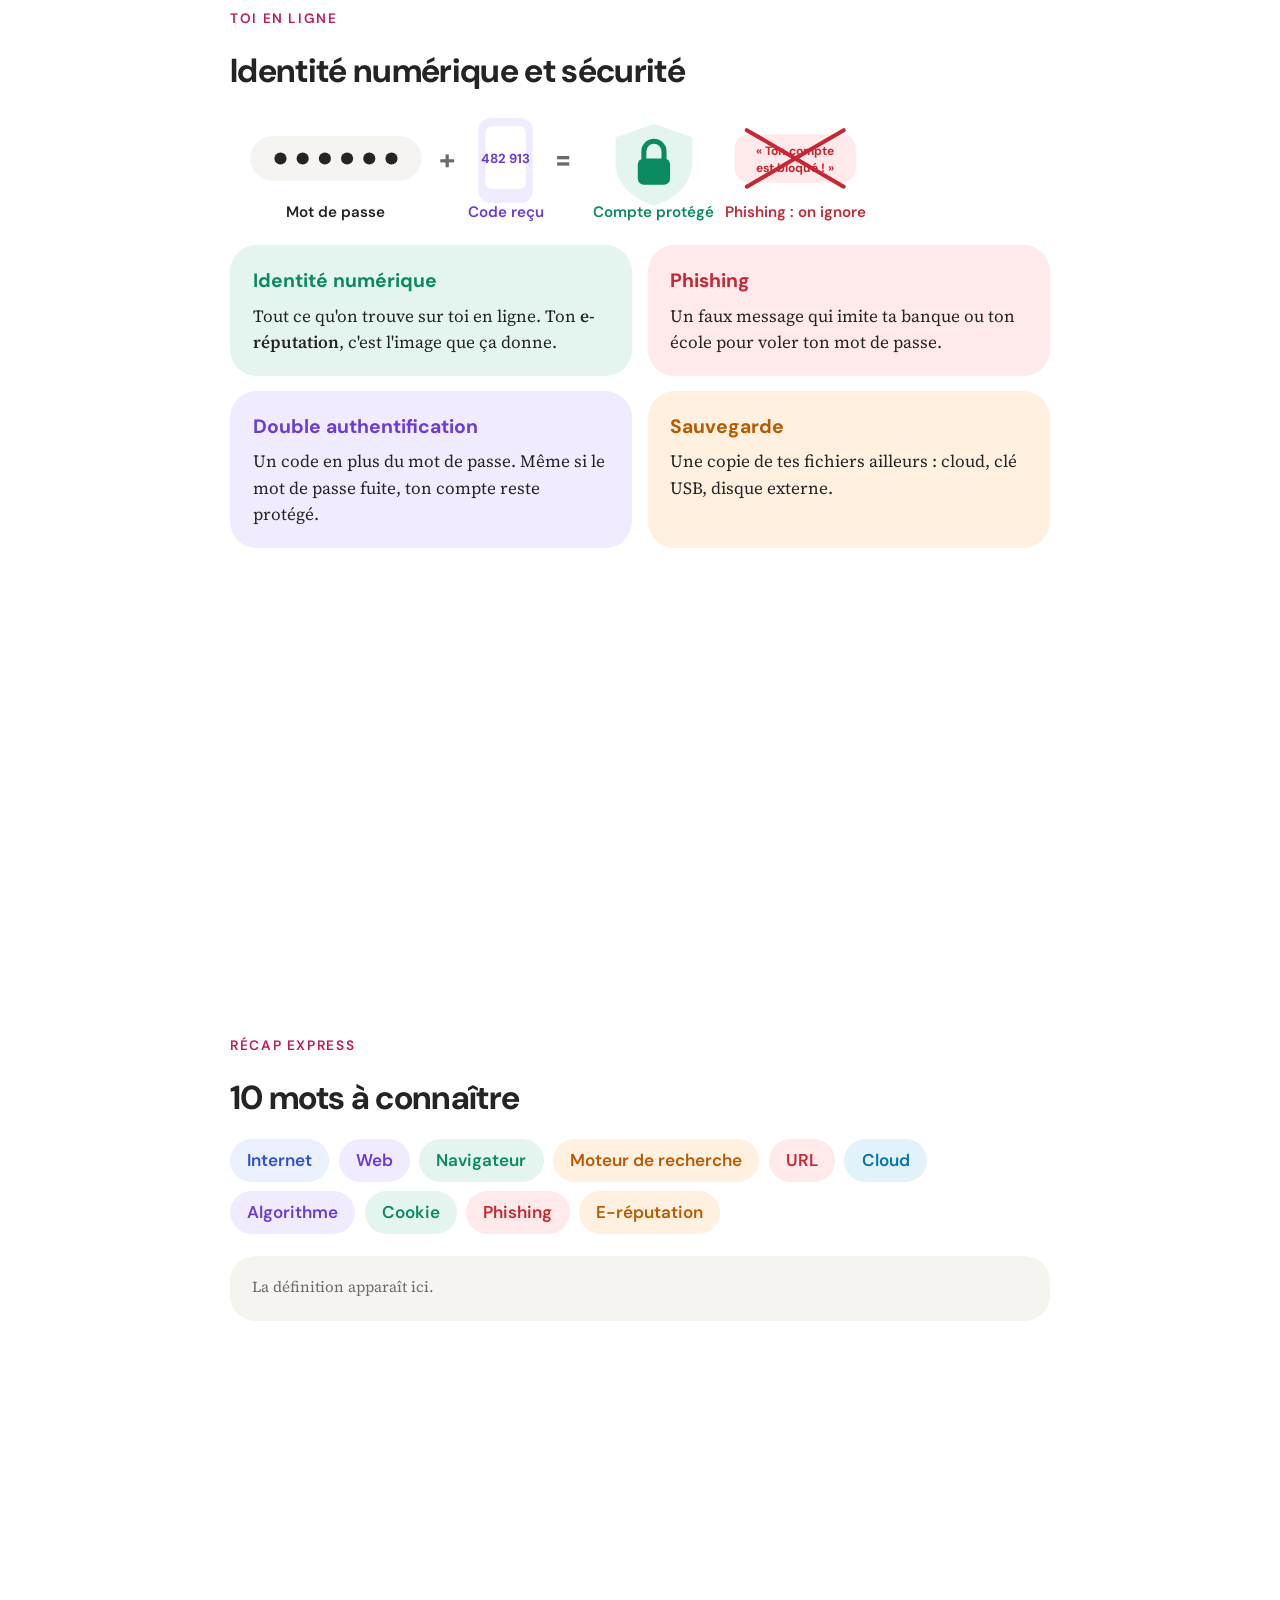
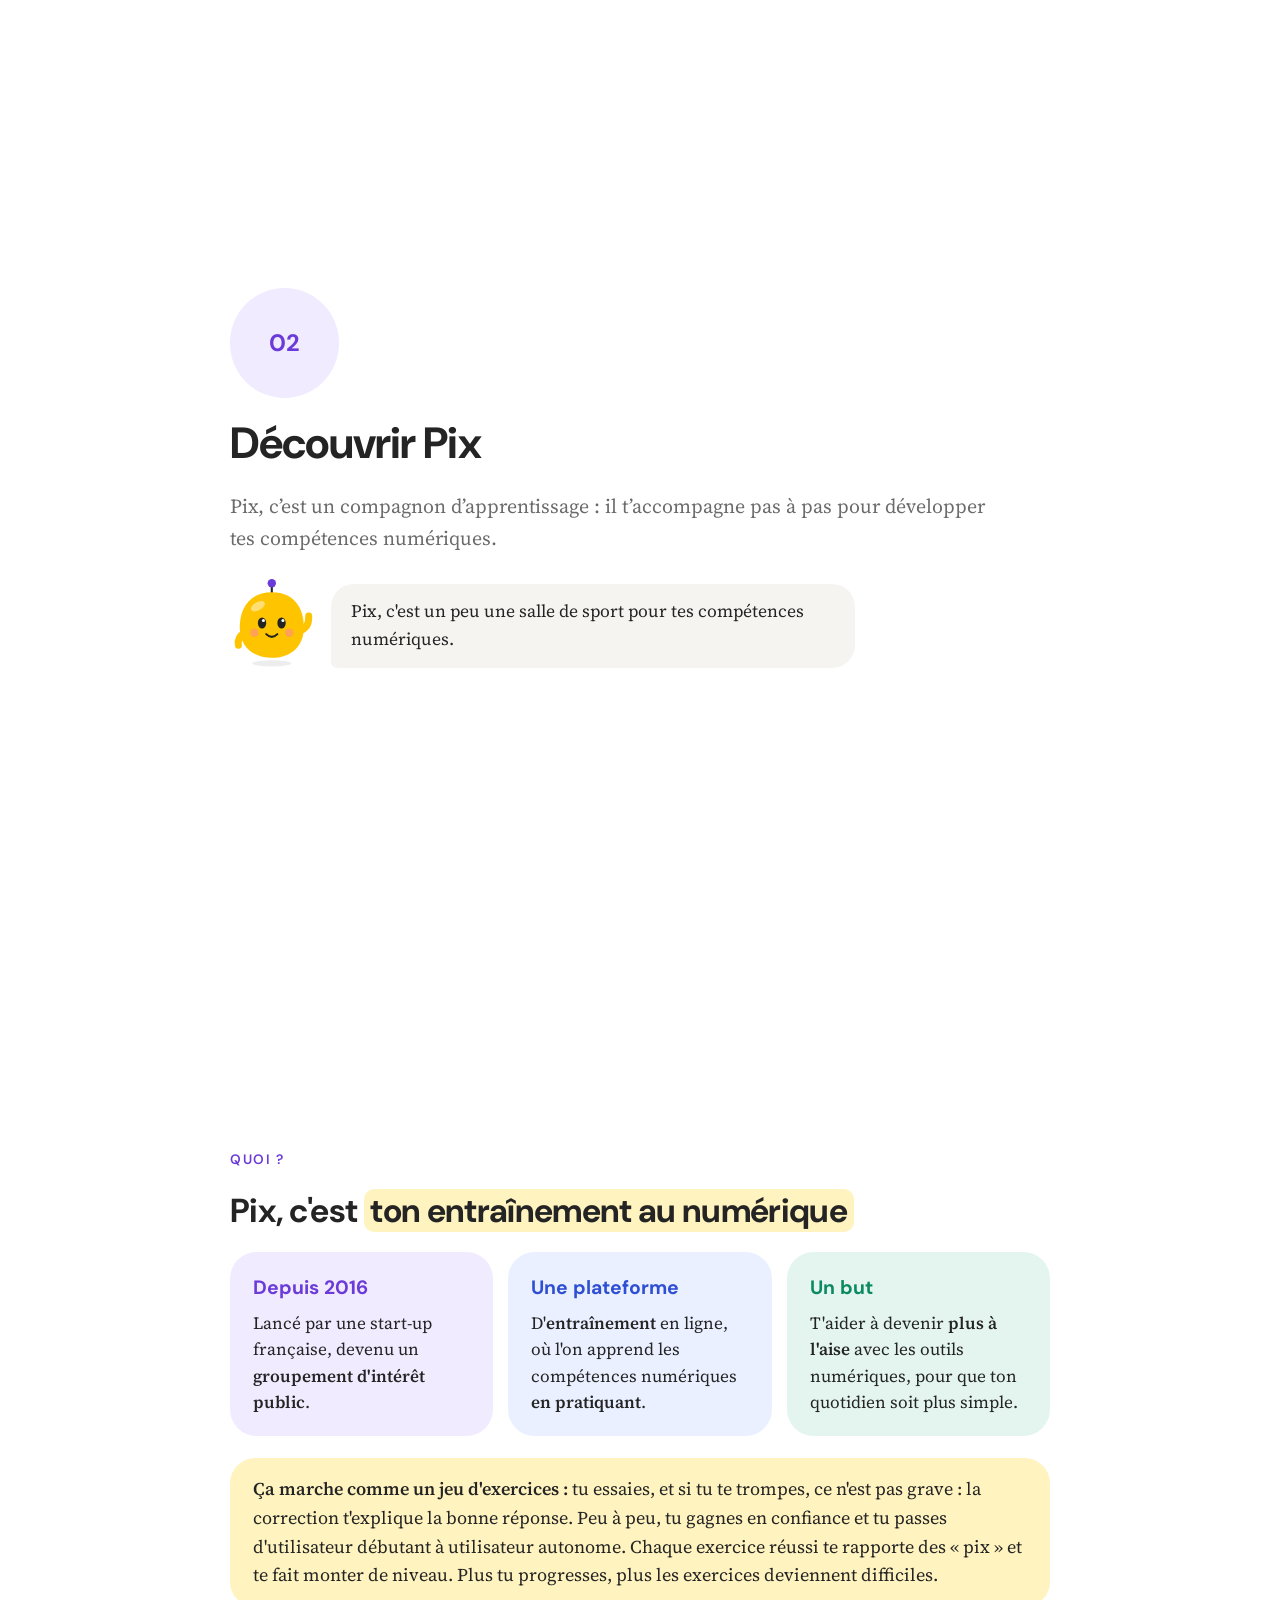
==== commit b6dadbc3: "edit" ====
--- a/index.html
+++ b/index.html
@@ -10,416 +10,7 @@
 <link rel="preconnect" href="https://fonts.googleapis.com">
 <link rel="preconnect" href="https://fonts.gstatic.com" crossorigin>
 <link rel="stylesheet" href="https://fonts.googleapis.com/css2?family=DM+Sans:opsz,wght@9..40,400;9..40,500;9..40,600;9..40,700&family=Source+Serif+4:opsz,wght@8..60,400;8..60,600&display=swap">
-<style>
-/* =====================================================================
-   PIX · Cours 01 — présentation "scroll", une slide = un écran.
-   Style calme, inspiré de Medium : fond blanc, texte serif, formes rondes.
-   Pour changer un texte : cherche la slide (commentaires <!-- ===== -->).
-   ===================================================================== */
-:root{
-  color-scheme:light;
-  --bg:#FFFFFF; --ink:#242424; --muted:#6B6B6B; --soft:#F5F4F1;
-  --kicker:#8A8A8A;
-  --yellow:#FFF3BF; --bar:#FFC400;
-  /* teintes douces : fond + texte */
-  --blue-b:#EAF0FF;   --blue:#2F4FD3;
-  --pink-b:#FFE9F1;   --pink:#C2185B;
-  --violet-b:#F1EBFF; --violet:#6A3BD8;
-  --green-b:#E3F5EE;  --green:#0B8A62;
-  --orange-b:#FFF0E0; --orange:#B85A00;
-  --sky-b:#E2F2FA;    --sky:#0275AF;
-  --red-b:#FFE9EA;    --red:#C62833;
-  --ok:#0B8A62; --ok-b:#E3F5EE; --ko:#C62833; --ko-b:#FFE9EA;
-  --f-sans:"DM Sans","Segoe UI",system-ui,-apple-system,sans-serif;
-  --f-serif:"Source Serif 4",Charter,"Iowan Old Style",Georgia,serif;
-  --top:60px;
-}
-.blue{--b:var(--blue-b);--c:var(--blue)} .pink{--b:var(--pink-b);--c:var(--pink)} .violet{--b:var(--violet-b);--c:var(--violet)}
-.green{--b:var(--green-b);--c:var(--green)} .orange{--b:var(--orange-b);--c:var(--orange)} .sky{--b:var(--sky-b);--c:var(--sky)} .red{--b:var(--red-b);--c:var(--red)}
-
-*{box-sizing:border-box}
-html{scroll-snap-type:y mandatory;scroll-behavior:smooth;-webkit-text-size-adjust:100%}
-body{margin:0;background:var(--bg);color:var(--ink);font-family:var(--f-serif);line-height:1.6}
-h1,h2,h3,p{margin:0}
-a{color:inherit}
-button{font:inherit;color:inherit}
-:focus-visible{outline:2px solid var(--ink);outline-offset:3px;border-radius:12px}
-[hidden]{display:none!important}
-
-/* ---------- barre du haut ---------- */
-body::before{content:"";position:fixed;inset:0 0 auto;height:env(safe-area-inset-top,0px);background:var(--bg);z-index:30}
-.top{position:fixed;top:env(safe-area-inset-top,0px);left:0;right:0;height:var(--top);z-index:20;background:rgba(255,255,255,.92);backdrop-filter:blur(8px);-webkit-backdrop-filter:blur(8px);font-family:var(--f-sans)}
-.top .in{max-width:1100px;height:100%;margin:0 auto;display:flex;align-items:center;gap:14px;padding-left:max(16px,env(safe-area-inset-left,0px));padding-right:max(16px,env(safe-area-inset-right,0px))}
-.top img{width:30px;height:30px;border-radius:50%;flex:none}
-.top .t{font-weight:700;font-size:16px;white-space:nowrap}
-.top .t span{font-weight:400;color:var(--muted)}
-.where{display:flex;align-items:center;gap:8px;min-width:0;padding:4px 12px 4px 10px;border-radius:999px;background:var(--b,var(--soft));color:var(--c,var(--ink));font-weight:600;font-size:14px;white-space:nowrap;transition:background .3s,color .3s}
-.where i{width:8px;height:8px;border-radius:50%;background:currentColor;flex:none}
-.where span{overflow:hidden;text-overflow:ellipsis}
-.sp{flex:1}
-.count{font-variant-numeric:tabular-nums;color:var(--muted);font-size:14px;white-space:nowrap}
-.ib{all:unset;cursor:pointer;width:34px;height:34px;display:grid;place-items:center;border-radius:50%;color:var(--muted);flex:none}
-.ib:hover{background:var(--soft);color:var(--ink)}
-.ib:focus-visible{outline:2px solid var(--ink)}
-.ib svg{width:20px;height:20px}
-.prog{position:absolute;left:0;bottom:0;height:3px;width:0;background:var(--bar);border-radius:0 3px 3px 0;transition:width .3s}
-
-/* ---------- slides : un écran exact ---------- */
-.slide{scroll-snap-align:start;height:100vh;height:100svh;overflow:hidden;display:flex;align-items:center;justify-content:center;
-  padding-top:calc(var(--top) + env(safe-area-inset-top,0px) + 16px);padding-bottom:calc(20px + env(safe-area-inset-bottom,0px));
-  padding-left:max(20px,env(safe-area-inset-left,0px));padding-right:max(20px,env(safe-area-inset-right,0px))}
-/* tout à l'intérieur est en "em" : le script réduit --fit si une slide déborde */
-.inner{width:100%;max-width:820px;font-size:calc(19px * var(--fit,1));display:grid;gap:1.15em}
-.inner.wide{max-width:960px}
-
-.kicker{font-family:var(--f-sans);font-weight:600;font-size:.72em;letter-spacing:.12em;text-transform:uppercase;color:var(--c,var(--kicker))}
-.title{font-family:var(--f-sans);font-weight:700;letter-spacing:-.02em;line-height:1.15;text-wrap:balance}
-h1.title{font-size:2.3em}
-h2.title{font-size:1.75em}
-.lead{color:var(--muted);font-size:1.05em;max-width:38em}
-.small{font-size:.84em;color:var(--muted)}
-b,strong{font-weight:600}
-.mark{background:var(--yellow);border-radius:.3em;padding:0 .2em}
-
-/* cartes douces, sans bordure */
-.cards{display:grid;gap:.8em;grid-template-columns:repeat(auto-fit,minmax(min(100%,13em),1fr))}
-.cards.two{grid-template-columns:repeat(2,minmax(0,1fr))}
-.card{background:var(--b,var(--soft));border-radius:1.4em;padding:1.05em 1.2em;display:grid;gap:.35em;align-content:start}
-.card h3{font-family:var(--f-sans);font-weight:700;font-size:1.02em;color:var(--c,var(--ink))}
-.card p{font-size:.9em;line-height:1.55}
-.card .small{font-size:.78em}
-.note{background:var(--yellow);border-radius:1.4em;padding:.95em 1.25em;font-size:.95em}
-.vs{display:grid;grid-template-columns:1fr auto 1fr;gap:.8em;align-items:stretch}
-.vs .x{align-self:center;font-family:var(--f-sans);font-weight:700;color:var(--muted);font-size:1.1em;width:2.2em;height:2.2em;border-radius:50%;background:var(--soft);display:grid;place-items:center}
-
-/* sommaire */
-.toc{list-style:none;margin:0;padding:0;display:grid;gap:.15em}
-.toc a{display:grid;grid-template-columns:2.4em 1fr auto;gap:0 .9em;align-items:center;padding:.5em .6em;border-radius:1.2em;text-decoration:none}
-.toc a:hover{background:var(--soft)}
-.toc .n{width:2.1em;height:2.1em;border-radius:50%;display:grid;place-items:center;background:var(--b);color:var(--c);font-family:var(--f-sans);font-weight:700;font-size:.8em}
-.toc h3{font-family:var(--f-sans);font-weight:600;font-size:1em}
-.toc p{grid-column:2;font-size:.84em;color:var(--muted);line-height:1.4}
-.toc .min{font-family:var(--f-sans);font-size:.76em;color:var(--muted);white-space:nowrap}
-.hint{font-family:var(--f-sans);font-size:.78em;color:var(--muted);display:flex;align-items:center;gap:.5em}
-.hint svg{width:1.1em;height:1.1em;animation:bob 1.8s ease-in-out infinite}
-@keyframes bob{50%{transform:translateY(4px)}}
-
-/* séparateur de partie : calme, une bulle de couleur */
-.part{justify-items:start}
-.bubble{width:4.6em;height:4.6em;border-radius:50%;background:var(--b);color:var(--c);display:grid;place-items:center;font-family:var(--f-sans);font-weight:700;font-size:1.25em}
-.part h2.title{font-size:2.3em}
-
-/* quiz */
-.q{font-family:var(--f-sans);font-size:.78em;font-weight:600;color:var(--c)}
-.quiz{display:grid;gap:.55em}
-.opt{all:unset;cursor:pointer;display:flex;gap:.8em;align-items:center;padding:.7em 1.1em;border-radius:999px;background:var(--soft);font-size:.95em;transition:background .15s}
-.opt:hover{background:var(--b)}
-.opt:focus-visible{outline:2px solid var(--ink);outline-offset:2px}
-.opt .k{width:1.75em;height:1.75em;flex:none;border-radius:50%;display:grid;place-items:center;font-family:var(--f-sans);font-weight:700;font-size:.8em;background:#fff;color:var(--muted)}
-.opt.good{background:var(--ok-b)} .opt.good .k{background:var(--ok);color:#fff}
-.opt.bad{background:var(--ko-b)} .opt.bad .k{background:var(--ko);color:#fff}
-.opt[aria-disabled="true"]{cursor:default}
-.reveal{background:var(--yellow);border-radius:1.4em;padding:.9em 1.2em;font-size:.92em;animation:in .3s ease-out}
-.reveal b{font-family:var(--f-sans);display:block;margin-bottom:.15em}
-@keyframes in{from{opacity:0;transform:translateY(4px)}to{opacity:1;transform:none}}
-
-/* chemin du web : bulles reliées */
-.path{display:grid;grid-template-columns:repeat(4,1fr);gap:.6em;position:relative}
-.path::before{content:"";position:absolute;left:12%;right:12%;top:1.7em;height:2px;background:repeating-linear-gradient(90deg,#D9D6CF 0 6px,transparent 6px 12px)}
-.path .s{display:grid;justify-items:center;text-align:center;gap:.35em;position:relative}
-.path .dot{width:3.4em;height:3.4em;border-radius:50%;background:var(--b);color:var(--c);display:grid;place-items:center;font-family:var(--f-sans);font-weight:700;font-size:1em;box-shadow:0 0 0 .35em #fff}
-.path h3{font-family:var(--f-sans);font-size:.92em;font-weight:700;color:var(--c)}
-.path p{font-size:.8em;color:var(--muted);line-height:1.45}
-
-/* mots à toucher */
-.words{display:flex;flex-wrap:wrap;gap:.5em}
-.word{all:unset;cursor:pointer;padding:.45em 1em;border-radius:999px;background:var(--b);color:var(--c);font-family:var(--f-sans);font-weight:600;font-size:.9em;transition:transform .15s}
-.word:hover{transform:translateY(-1px)}
-.word[aria-pressed="true"]{background:var(--c);color:#fff}
-.word:focus-visible{outline:2px solid var(--ink);outline-offset:2px}
-.def{min-height:3.6em;background:var(--soft);border-radius:1.4em;padding:.9em 1.2em;font-size:.95em}
-.def b{font-family:var(--f-sans)}
-
-/* domaines */
-.doms{display:grid;grid-template-columns:repeat(5,1fr);gap:.7em}
-.dom{background:var(--b);border-radius:1.4em;padding:1em;display:grid;gap:.3em;align-content:start}
-.dom .num{width:2.2em;height:2.2em;border-radius:50%;background:#fff;color:var(--c);display:grid;place-items:center;font-family:var(--f-sans);font-weight:700}
-.dom h3{font-family:var(--f-sans);font-size:.9em;font-weight:700;color:var(--c);line-height:1.25}
-.dom p{font-size:.76em;color:var(--muted);line-height:1.4}
-.comps{list-style:none;margin:0;padding:0;display:grid;gap:.55em}
-.comps li{display:grid;grid-template-columns:3em 1fr;gap:.9em;align-items:center}
-.comps .code{width:2.6em;height:2.6em;border-radius:50%;background:var(--b);color:var(--c);display:grid;place-items:center;font-family:var(--f-sans);font-weight:700;font-size:.92em}
-.comps h3{font-family:var(--f-sans);font-size:.98em;font-weight:600}
-.comps p{font-size:.86em;color:var(--muted);line-height:1.45}
-
-/* niveaux : bulles qui grandissent */
-.lv{display:flex;align-items:flex-end;justify-content:space-between;gap:.6em}
-.lv .s{display:grid;justify-items:center;text-align:center;gap:.4em;flex:1}
-.lv .dot{border-radius:50%;background:var(--orange-b);color:var(--orange);display:grid;place-items:center;font-family:var(--f-sans);font-weight:700}
-.lv .s:nth-child(1) .dot{width:3em;height:3em}
-.lv .s:nth-child(2) .dot{width:3.8em;height:3.8em}
-.lv .s:nth-child(3) .dot{width:4.6em;height:4.6em;background:#FFD9B0}
-.lv .s:nth-child(4) .dot{width:5.4em;height:5.4em;background:var(--orange);color:#fff}
-.lv h3{font-family:var(--f-sans);font-size:.88em;font-weight:700}
-.lv p{font-size:.78em;color:var(--muted);line-height:1.4}
-.stats{display:grid;grid-template-columns:repeat(3,1fr);gap:.8em}
-.stat{display:grid;justify-items:center;text-align:center;gap:.4em}
-.stat .big{width:4.2em;height:4.2em;border-radius:50%;background:var(--b);color:var(--c);display:grid;place-items:center;font-family:var(--f-sans);font-weight:700;font-size:1.25em}
-.stat p{font-size:.84em;color:var(--muted);line-height:1.45}
-.ladder{display:grid;gap:.5em}
-.rung{display:grid;grid-template-columns:2.5em 1fr;gap:.9em;align-items:start}
-.rung .dot{width:2.3em;height:2.3em;border-radius:50%;background:var(--b);color:var(--c);display:grid;place-items:center;font-family:var(--f-sans);font-weight:700;font-size:.9em}
-.rung h3{font-family:var(--f-sans);font-size:.92em;font-weight:600}
-.rung h3 span{font-weight:400;color:var(--muted)}
-.rung p{font-size:.86em;color:var(--muted);line-height:1.45}
-
-/* étapes */
-.steps{list-style:none;margin:0;padding:0;display:grid;gap:.65em;counter-reset:s}
-.steps li{display:grid;grid-template-columns:2.4em 1fr;gap:.9em;align-items:start;counter-increment:s}
-.steps li::before{content:counter(s);width:2.2em;height:2.2em;border-radius:50%;display:grid;place-items:center;background:var(--b);color:var(--c);font-family:var(--f-sans);font-weight:700;font-size:.9em}
-.steps h3{font-family:var(--f-sans);font-size:.98em;font-weight:600}
-.steps p{font-size:.86em;color:var(--muted);line-height:1.45}
-.links{display:flex;flex-wrap:wrap;gap:.5em}
-.link{text-decoration:none;padding:.5em 1em;border-radius:999px;background:var(--b);color:var(--c);font-family:var(--f-sans);font-size:.85em}
-.link b{font-weight:700}
-.tags{display:flex;flex-wrap:wrap;gap:.45em}
-.tag{padding:.3em .85em;border-radius:999px;background:var(--b,var(--soft));color:var(--c,var(--ink));font-family:var(--f-sans);font-size:.8em;font-weight:500}
-.back{font-family:var(--f-sans);font-size:.85em;color:var(--muted)}
-
-footer.credit{scroll-snap-align:end;text-align:center;color:var(--muted);font-family:var(--f-sans);font-size:13px;padding:14px 20px calc(20px + env(safe-area-inset-bottom,0px))}
-
-/* téléphone */
-@media (max-width:640px){
-  :root{--top:88px}
-  .top .in{flex-wrap:wrap;align-content:center;gap:6px 8px;padding-block:6px}
-  .top .t span{display:none}
-  .where{order:5;flex-basis:100%;font-size:13px}
-  .inner{font-size:calc(16.5px * var(--fit,1));gap:1em}
-  h1.title,.part h2.title{font-size:1.9em}
-  h2.title{font-size:1.45em}
-  .cards.two,.vs{grid-template-columns:1fr}
-  .vs .x{justify-self:center}
-  .path{grid-template-columns:1fr 1fr;row-gap:1em}
-  .path::before{display:none}
-  .doms{grid-template-columns:1fr 1fr}
-  .doms .dom:last-child{grid-column:1/-1}
-  .stats{gap:.4em}
-  .toc p{display:none}
-  .lv{gap:.3em}
-  .lv h3{font-size:.7em}
-  .lv p{font-size:.68em}
-}
-@media (max-width:900px) and (min-width:641px){.doms{grid-template-columns:repeat(3,1fr)}}
-@media (prefers-reduced-motion:reduce){html{scroll-behavior:auto}*{animation:none!important;transition:none!important}}
-
-/* ===== page de garde ===== */
-.cover{display:grid;grid-template-columns:minmax(0,1.15fr) minmax(0,1fr);gap:2em;align-items:center}
-.cv-text{display:grid;gap:1em;justify-items:start}
-.cv-top{display:flex;align-items:center;gap:.8em}
-.cv-top img{width:3.2em;height:3.2em;border-radius:50%}
-.cover h1.title{font-size:2.4em}
-.team{display:grid;gap:.5em;margin-top:.4em}
-.team ul{list-style:none;margin:0;padding:0;display:grid;gap:.35em}
-.team li{display:flex;align-items:center;gap:.6em;font-family:var(--f-sans);font-size:.92em}
-.team li .tag{font-size:.72em;padding:.15em .6em}
-.art{position:relative;width:min(100%,21em);aspect-ratio:1;justify-self:center}
-.art .ring{position:absolute;inset:9%;border-radius:50%;border:2px dashed #E4E1D9}
-.art .ring2{position:absolute;inset:27%;border-radius:50%;background:radial-gradient(circle,#FFF6D6 0%,#FFFFFF 70%)}
-.art .orbit{position:absolute;inset:0;animation:spin 46s linear infinite}
-.art .orb{position:absolute;width:3.4em;height:3.4em;margin:-1.7em 0 0 -1.7em;border-radius:50%;background:var(--b);color:var(--c);display:grid;place-items:center;font-family:var(--f-sans);font-weight:700;font-size:.85em;box-shadow:0 6px 18px rgba(36,36,36,.06)}
-.art .orb span{animation:spin 46s linear infinite reverse;text-align:center;line-height:1.05}
-.art .orb small{display:block;font-size:.6em;font-weight:600;opacity:.85}
-.art .center{position:absolute;left:50%;top:50%;width:8.2em;transform:translate(-50%,-52%)}
-.art .spark{position:absolute;width:.6em;height:.6em;border-radius:50%;background:var(--c);opacity:.5;animation:twinkle 3s ease-in-out infinite}
-@keyframes spin{to{transform:rotate(360deg)}}
-@keyframes twinkle{50%{opacity:.15;transform:scale(.6)}}
-
-/* ===== Numi, la mascotte du cours ===== */
-.numi{display:inline-block;width:4.4em;flex:none;line-height:0}
-.numi svg{width:100%;height:auto;overflow:visible}
-.numi svg *{transform-box:view-box}
-.numi .nb{animation:float 3.4s ease-in-out infinite;transform-origin:60px 118px}
-.numi .eyes{animation:blink 5s infinite;transform-origin:60px 64px}
-.numi .arm{transform-origin:100px 76px;animation:wave 2.6s ease-in-out infinite}
-.numi .ant{animation:glow 2.2s ease-in-out infinite}
-@keyframes float{50%{transform:translateY(-5px)}}
-@keyframes blink{0%,93%,100%{transform:scaleY(1)}96%{transform:scaleY(.1)}}
-@keyframes wave{0%,55%,100%{transform:rotate(0)}65%{transform:rotate(-22deg)}75%{transform:rotate(8deg)}85%{transform:rotate(-16deg)}}
-@keyframes glow{50%{opacity:.45}}
-.say{display:flex;align-items:flex-end;gap:.9em}
-.say .bub{background:var(--soft);border-radius:1.3em 1.3em 1.3em .35em;padding:.8em 1.15em;font-size:.92em;max-width:30em}
-.say .bub b{font-family:var(--f-sans)}
-.say.big .numi{width:6em}
-.reveal{display:flex;gap:.8em;align-items:flex-start}
-.reveal .numi{width:2.6em}
-
-/* ===== graphique des pix ===== */
-.chart{width:100%;max-width:36em}
-.chart svg{width:100%;height:auto;display:block}
-.chart .line{stroke:var(--orange);stroke-width:3.5;fill:none;stroke-linecap:round;stroke-linejoin:round;stroke-dasharray:1;stroke-dashoffset:1}
-.chart .area{fill:var(--orange-b);opacity:0}
-.chart .pt{fill:#fff;stroke:var(--orange);stroke-width:3;opacity:0}
-.chart text{font-family:var(--f-sans);font-size:15px;fill:var(--muted)}
-.chart text.v{fill:var(--orange);font-weight:700}
-.chart .base{stroke:#ECEAE4;stroke-width:2}
-.slide.on .chart .line{transition:stroke-dashoffset 1.6s ease .3s;stroke-dashoffset:0}
-.slide.on .chart .area{transition:opacity 1s ease 1.2s;opacity:1}
-.slide.on .chart .pt,.slide.on .chart text.v{opacity:1;transition:opacity .4s ease calc(.4s + var(--d,0s))}
-.chart text.v{opacity:0}
-
-/* ===== apparition douce des éléments ===== */
-html.anim .slide .inner>*{opacity:0;transform:scale(.97);transform-origin:50% 0;transition:opacity .6s ease,transform .6s ease;transition-delay:calc(var(--i,0) * 90ms)}
-html.anim .slide.on .inner>*{opacity:1;transform:none}
-
-
-/* ===== illustrations animées (informations et compétences) ===== */
-.strip svg{width:100%;max-width:34em;height:auto;display:block}
-.mini{width:100%;max-width:13em;height:auto;display:block;margin-bottom:.2em}
-.vs .x2{align-self:center;width:8.5em}
-.vs .x2 svg{width:100%;height:auto;display:block}
-.illo{grid-template-columns:minmax(0,1fr) minmax(0,.72fr);align-items:center;column-gap:2.6em}
-.imain{display:grid;gap:1.15em}
-.iart svg{width:100%;max-width:18em;height:auto;display:block;margin:auto}
-svg .pulse{transform-box:fill-box;transform-origin:center;animation:pulse 2.4s ease-out infinite}
-@keyframes pulse{0%{transform:scale(.85);opacity:1}100%{transform:scale(1.7);opacity:0}}
-svg .spin{animation:spin 6s linear infinite} svg .spin-slow{animation:spin 10s linear infinite}
-svg .blink-line{animation:twinkle 1.6s ease-in-out infinite}
-svg .popin{transform-box:fill-box;transform-origin:center;animation:popl 3s ease-in-out infinite}
-@keyframes popl{0%,40%{transform:scale(0)}55%,100%{transform:scale(1)}}
-svg .ln{transform-box:fill-box;transform-origin:left center;animation:wline 3.6s ease-in-out infinite}
-svg .l2{animation-delay:.3s} svg .l3{animation-delay:.6s}
-@keyframes wline{0%{transform:scaleX(0)}30%,85%{transform:scaleX(1)}100%{transform:scaleX(1);opacity:0}}
-svg .nextvid{animation:slidein 2.4s ease-in-out infinite}
-@keyframes slidein{0%,20%{transform:translateY(8px);opacity:.3}40%,100%{transform:none;opacity:1}}
-svg .dots circle{transform-box:fill-box;transform-origin:center;animation:dotin 3.6s ease-in-out infinite;animation-delay:calc(var(--k) * .15s)}
-@keyframes dotin{0%,5%{transform:scale(0)}20%,100%{transform:scale(1)}}
-svg .code{animation:twinkle 3.6s ease-in-out infinite}
-svg .shackle{animation:lock 3.6s ease-in-out infinite}
-@keyframes lock{0%,45%{transform:translateY(-8px)}60%,100%{transform:none}}
-svg .cross{stroke-dasharray:1;animation:cross 3.6s ease-in-out infinite}
-@keyframes cross{0%,30%{stroke-dashoffset:1}55%,100%{stroke-dashoffset:0}}
-/* domaine 1 */
-svg .scan{animation:scan 3.4s ease-in-out infinite}
-@keyframes scan{0%,100%{transform:translate(-30px,-40px)}50%{transform:translate(20px,0)}}
-svg .hit{animation:twinkle 3.4s ease-in-out infinite}
-svg .gbar{transform-box:fill-box;transform-origin:center bottom;animation:gbar 3s ease-in-out infinite;animation-delay:calc(var(--k) * .2s)}
-@keyframes gbar{0%{transform:scaleY(.2)}40%,100%{transform:scaleY(1)}}
-/* domaine 2 */
-svg .msg{opacity:0;animation:msg 5s ease-in-out infinite}
-svg .m2{animation-delay:.6s} svg .m3{animation-delay:1.2s} svg .m4{animation-delay:1.8s}
-@keyframes msg{0%{opacity:0;transform:translateY(10px)}10%,80%{opacity:1;transform:none}95%,100%{opacity:0}}
-svg .td{transform-box:fill-box;transform-origin:center;animation:bounce 1.2s ease-in-out infinite}
-@keyframes bounce{0%,100%{transform:none}40%{transform:translateY(-5px)}}
-/* domaine 3 */
-svg .wr{transform-box:fill-box;transform-origin:left center;animation:wline 4s ease-in-out infinite;animation-delay:calc(var(--k) * .35s)}
-svg .play{transform-box:fill-box;transform-origin:center;animation:breathe 2.4s ease-in-out infinite}
-@keyframes breathe{50%{transform:scale(1.07)}}
-svg .caretb{animation:caret2 1s steps(1) infinite}
-@keyframes caret2{50%{opacity:0}}
-/* domaine 4 */
-svg .scanl{animation:scanl 3s ease-in-out infinite}
-@keyframes scanl{0%{transform:translateY(0);opacity:0}15%{opacity:.8}85%{opacity:.8}100%{transform:translateY(150px);opacity:0}}
-svg .heart{transform-box:fill-box;transform-origin:center;animation:beat 1.4s ease-in-out infinite}
-@keyframes beat{0%,100%{transform:scale(1)}15%{transform:scale(1.15)}30%{transform:scale(1)}45%{transform:scale(1.1)}}
-/* domaine 5 */
-svg .wifi{animation:wifi 2.4s ease-in-out infinite}
-svg .w1{animation-delay:0s} svg .w2{animation-delay:.3s} svg .w3{animation-delay:.6s}
-@keyframes wifi{0%,100%{opacity:.15}40%,70%{opacity:1}}
-svg .ok{transform-box:fill-box;transform-origin:center;animation:popl 3s ease-in-out infinite}
-
-/* ===== paquet qui voyage sur le chemin du Web ===== */
-.path .packet{position:absolute;top:1.7em;left:12%;width:.75em;height:.75em;margin:-.375em 0 0 -.375em;border-radius:50%;background:var(--bar);box-shadow:0 0 0 .3em rgba(255,196,0,.25);z-index:1;animation:travel 4s ease-in-out infinite}
-@keyframes travel{0%{left:12%;opacity:0}8%{opacity:1}92%{opacity:1}100%{left:88%;opacity:0}}
-
-/* ===== pop des bulles ===== */
-.slide.on .lv .dot,.slide.on .dom .num,.slide.on .rung .dot{animation:pop .6s cubic-bezier(.3,1.6,.5,1) backwards;animation-delay:calc(.35s + var(--k,0) * .2s)}
-.slide.on .dom .num{animation-delay:calc(.35s + var(--k,0) * .12s)}
-.slide.on .stat .big{animation:pop .6s cubic-bezier(.3,1.6,.5,1) .3s backwards}
-@keyframes pop{from{transform:scale(0)}}
-
-@media (max-width:640px){
-  .illo{grid-template-columns:1fr}
-  .iart{order:-1}
-  .iart svg{max-width:9.5em}
-  .vs .x2{justify-self:center;width:7em}
-  .path .packet{display:none}
-}
-
-@media (max-width:640px){
-  .cover{grid-template-columns:1fr;gap:1em}
-  .art{width:min(100%,13em);order:-1}
-  .cover h1.title{font-size:1.85em}
-  .say .numi{width:3.4em}
-}
-@media (prefers-reduced-motion:reduce){
-  html.anim .slide .inner>*{opacity:1;transform:none}
-  .chart .line{stroke-dashoffset:0}.chart .area,.chart .pt,.chart text.v{opacity:1}
-}
-
-/* ===== mots-clés des domaines ===== */
-.kw{display:grid;gap:.45em}
-.kw-l{font-family:var(--f-sans);font-weight:600;font-size:.68em;letter-spacing:.12em;text-transform:uppercase;color:var(--kicker)}
-.kw .tags{gap:.4em}
-.kw .tag{background:var(--b);color:var(--c);font-size:.76em}
-
-/* ===== 5 mots par domaine : cartes à toucher ===== */
-.flash{display:grid;grid-template-columns:repeat(auto-fit,minmax(min(100%,15em),1fr));gap:.65em}
-.fc{all:unset;cursor:pointer;background:var(--b);border-radius:1.3em;padding:.8em 1.05em;display:grid;gap:.3em;align-content:start;transition:background .2s,box-shadow .2s,transform .15s}
-.fc:hover{transform:translateY(-1px)}
-.fc:focus-visible{outline:2px solid var(--ink);outline-offset:2px}
-.fc .t{font-family:var(--f-sans);font-weight:700;color:var(--c);display:flex;align-items:center;gap:.55em;line-height:1.25}
-.fc .t i{font-style:normal;flex:none;width:1.75em;height:1.75em;border-radius:50%;background:#fff;display:grid;place-items:center;font-size:.8em}
-.fc .d{font-size:.86em;line-height:1.5;display:none}
-.fc .tap{font-family:var(--f-sans);font-size:.72em;color:var(--muted)}
-.fc[aria-expanded="true"]{background:#fff;box-shadow:inset 0 0 0 2px var(--b)}
-.fc[aria-expanded="true"] .t i{background:var(--b)}
-.fc[aria-expanded="true"] .d{display:block;animation:in .3s ease-out}
-.fc[aria-expanded="true"] .tap{display:none}
-.row{display:flex;flex-wrap:wrap;gap:.5em;align-items:center;justify-content:space-between}
-.pill{all:unset;cursor:pointer;font-family:var(--f-sans);font-weight:600;font-size:.8em;padding:.45em 1.05em;border-radius:999px;background:var(--soft);color:var(--ink)}
-.pill:hover{background:var(--b,var(--soft))}
-.pill.main{background:var(--ink);color:#fff}
-.pill:focus-visible{outline:2px solid var(--ink);outline-offset:2px}
-
-/* ===== jeu : à quel domaine ? ===== */
-.gq{background:var(--yellow);border-radius:1.4em;padding:.95em 1.3em;font-size:1.12em;font-family:var(--f-sans);font-weight:600;line-height:1.35;min-height:3.4em;display:flex;align-items:center}
-.dpick{display:grid;grid-template-columns:repeat(5,1fr);gap:.5em}
-.dbtn{all:unset;cursor:pointer;background:var(--b);color:var(--c);border-radius:1.2em;padding:.7em .8em;display:grid;gap:.3em;align-content:start;font-family:var(--f-sans);font-weight:700;font-size:.8em;line-height:1.25;transition:transform .15s,opacity .2s}
-.dbtn:hover{transform:translateY(-1px)}
-.dbtn:focus-visible{outline:2px solid var(--ink);outline-offset:2px}
-.dbtn .num{width:1.9em;height:1.9em;border-radius:50%;background:#fff;display:grid;place-items:center}
-.dbtn.good{background:var(--c);color:#fff}.dbtn.good .num{color:var(--c)}
-.dbtn.bad{background:var(--ko-b);color:var(--ko);box-shadow:inset 0 0 0 2px var(--ko)}
-.dbtn.dim{opacity:.4}
-.dbtn[aria-disabled="true"]{cursor:default;transform:none}
-.gscore{font-family:var(--f-sans);font-size:.8em;font-weight:600;color:var(--muted)}
-.gscore b{color:var(--ink)}
-
-/* ===== ajoute ta question : classement automatique ===== */
-.ask{display:flex;gap:.5em}
-.ask input{flex:1;min-width:0;font:inherit;font-size:.95em;padding:.65em 1.1em;border-radius:999px;border:2px solid var(--soft);background:var(--soft);color:var(--ink)}
-.ask input:focus{outline:none;border-color:var(--c);background:#fff}
-.ask .pill{font-size:.9em;padding:.6em 1.2em}
-.res{border-radius:1.4em;padding:1em 1.2em;background:var(--b,var(--soft));display:grid;gap:.55em;animation:in .3s ease-out}
-.res .dn{font-family:var(--f-sans);font-weight:700;font-size:1.08em;color:var(--c);display:flex;align-items:center;gap:.6em}
-.res .dn .num{width:2em;height:2em;border-radius:50%;background:#fff;display:grid;place-items:center;flex:none}
-.res p{font-size:.88em;line-height:1.5}
-.res .tags{gap:.35em}
-.res .tag{background:#fff;color:var(--c);font-size:.74em}
-.fix{display:flex;flex-wrap:wrap;gap:.35em;align-items:center}
-.fix span{font-family:var(--f-sans);font-size:.76em;color:var(--muted);margin-right:.2em}
-.fix button{all:unset;cursor:pointer;width:2em;height:2em;border-radius:50%;display:grid;place-items:center;background:#fff;color:var(--c);font-family:var(--f-sans);font-weight:700;font-size:.8em}
-.fix button[aria-pressed="true"]{background:var(--c);color:#fff}
-.fix button:focus-visible{outline:2px solid var(--ink);outline-offset:2px}
-.added{font-family:var(--f-sans);font-size:.78em;color:var(--muted)}
-@media (max-width:640px){
-  .dpick{grid-template-columns:1fr 1fr}
-  .dpick .dbtn:last-child{grid-column:1/-1}
-  .dbtn{grid-template-columns:auto 1fr;align-items:center;gap:.5em}
-  .gq{font-size:1em}
-  .ask{flex-wrap:wrap}.ask input{flex-basis:100%}.ask .pill{flex:1;text-align:center}
-}
-</style>
+<link rel="stylesheet" href="styles.css">
 </head>
 <body>
 
@@ -437,896 +28,10 @@
   <div class="prog" id="prog"></div>
 </header>
 
-<main id="deck">
-
-<!-- ===== COUVERTURE + SOMMAIRE ===== -->
-<!-- ===== PAGE DE GARDE ===== -->
-<section class="slide" id="garde">
-  <div class="inner wide cover">
-    <div class="cv-text">
-      <div class="cv-top"><img src="[data-uri]" alt="SupNum"><span class="tag violet">MAI112</span></div>
-      <h1 class="title">Préparation à la certification <span class="mark">PIX I</span></h1>
-      <p class="lead">Certification des compétences numériques</p>
-      <p class="kicker">SupNum · L1 · Semestre 1 · <span style="white-space:nowrap">2026–2027</span></p>
-      <div class="team">
-        <p class="kicker">Intervenants</p>
-        <ul>
-          <li>Aicha Eboubekrin <span class="tag violet">G4</span></li>
-          <li>Emani Babe <span class="tag blue">G1</span></li>
-          <li>Khadije Abdel Kader <span class="tag green">G3</span></li>
-          <li>Zeinebou Lebchir <span class="tag orange">G2</span></li>
-        </ul>
-      </div>
-    </div>
-    <div class="art" aria-hidden="true">
-      <div class="ring"></div><div class="ring2"></div>
-      <div class="orbit"><div class="orb blue" style="left:50%;top:8%"><span>1<small>Infos</small></span></div><div class="orb green" style="left:89.9%;top:37%"><span>2<small>Com</small></span></div><div class="orb orange" style="left:74.7%;top:84%"><span>3<small>Création</small></span></div><div class="orb red" style="left:25.3%;top:84%"><span>4<small>Sécu</small></span></div><div class="orb violet" style="left:10.1%;top:37%"><span>5<small>Env</small></span></div></div>
-      <span class="spark pink" style="left:14%;top:12%"></span>
-      <span class="spark sky" style="left:86%;top:70%;animation-delay:1s"></span>
-      <span class="spark violet" style="left:6%;top:66%;animation-delay:2s"></span>
-      <span class="center numi"></span>
-    </div>
-  </div>
-</section>
-
-<section class="slide" id="intro">
-  <div class="inner">
-    <p class="kicker">PIX · Cours 01 · SupNum L1 · Semestre 1</p>
-    <h1 class="title">Pix</h1>
-    <ol class="toc">
-      <li><a href="#p1" class="blue"><span class="n">01</span><h3>Échauffement</h3><span class="min"></span><p>5 questions pour voir ce que tu sais déjà.</p></a></li>
-      <li><a href="#p2" class="pink"><span class="n">02</span><h3>La culture numérique</h3><span class="min"></span><p>Comprendre les notions, les outils et les usages du monde numérique.</p></a></li>
-      <li><a href="#p3" class="violet"><span class="n">03</span><h3>Pix : quoi, pourquoi, comment</h3><span class="min"></span><p>La plateforme qui transforme tes compétences en certification.</p></a></li>
-      <li><a href="#p4" class="green"><span class="n">04</span><h3>Les 5 domaines</h3><span class="min"></span><p>16 compétences en 5 familles, leurs mots-clés et un jeu de tri.</p></a></li>
-      <li><a href="#p5" class="orange"><span class="n">05</span><h3>Compétences et niveaux</h3><span class="min"></span><p>Ce semestre : 4 niveaux par compétence.</p></a></li>
-      <li><a href="#p6" class="sky"><span class="n">06</span><h3>Le mode d'emploi du cours</h3><span class="min"></span><p>Comment on va travailler, séance après séance.</p></a></li>
-    </ol>
-    <!-- <p class="hint"><svg viewBox="0 0 24 24" fill="none" stroke="currentColor" stroke-width="2" stroke-linecap="round" stroke-linejoin="round"><path d="M12 5v14M6 13l6 6 6-6"/></svg>Scrolle vers le bas</p> -->
-  </div>
-</section>
-
-<!-- ===== PARTIE 01 · ÉCHAUFFEMENT ===== -->
-<section class="slide" id="p1">
-  <div class="inner part blue">
-    <span class="bubble">01</span>
-    <h2 class="title">Échauffement</h2>
-    <p class="lead">Avant de commencer le cours, on va voir ce que vous savez déjà </p>
-    <div class="say"><span class="numi"></span><p class="bub">Salut, moi c'est <b>Numi</b> ! Je te suis pendant tout le cours. Ici, se tromper fait partie du jeu.</p></div>
-  </div>
-</section>
-
-<section class="slide">
-  <div class="inner blue">
-    <p class="q">Question 1 sur 5</p>
-    <h2 class="title">« Google, c'est un navigateur. »</h2>
-    <div class="quiz" data-answer="1" data-ok="Bien vu" data-ko="Le piège classique" data-why="Google est un moteur de recherche : un site qui cherche. Le navigateur, c'est l'appli qui affiche les pages : Chrome, Safari, Firefox, Edge.">
-      <button class="opt" data-k="0"><span class="k">A</span>Vrai</button>
-      <button class="opt" data-k="1"><span class="k">B</span>Faux</button>
-    </div>
-  </div>
-</section>
-
-<section class="slide">
-  <div class="inner blue">
-    <p class="q">Question 2 sur 5</p>
-    <h2 class="title">Internet et le Web, c'est la même chose ?</h2>
-    <div class="quiz" data-answer="1" data-ok="Exact" data-ko="Presque" data-why="Internet, c'est le réseau mondial. Le Web, c'est un service qui l'utilise : les sites et les pages. WhatsApp ou les mails utilisent Internet sans être le Web.">
-      <button class="opt" data-k="0"><span class="k">A</span>Oui, c'est pareil</button>
-      <button class="opt" data-k="1"><span class="k">B</span>Non, le Web est un service qui utilise Internet</button>
-    </div>
-  </div>
-</section>
-
-<section class="slide">
-  <div class="inner blue">
-    <p class="q">Question 3 sur 5</p>
-    <h2 class="title">Tes photos sur iCloud ou Google Photos, elles sont où ?</h2>
-    <div class="quiz" data-answer="1" data-ok="Bonne réponse" data-ko="Pas tout à fait" data-why="Le cloud, ce sont des ordinateurs (des serveurs) d'une entreprise, ailleurs dans le monde. Ton téléphone garde parfois une copie, mais l'original est sur leurs serveurs.">
-      <button class="opt" data-k="0"><span class="k">A</span>Uniquement dans mon téléphone</button>
-      <button class="opt" data-k="1"><span class="k">B</span>Sur des serveurs, quelque part dans le monde</button>
-      <button class="opt" data-k="2"><span class="k">C</span>Dans le ciel, littéralement</button>
-    </div>
-  </div>
-</section>
-
-<section class="slide">
-  <div class="inner blue">
-    <p class="q">Question 4 sur 5</p>
-    <h2 class="title">Une « compétence numérique », c'est…</h2>
-    <div class="quiz" data-answer="2" data-ok="Bonne réponse" data-ko="Hmm, non" data-why="Pas besoin d'être développeur : c'est savoir utiliser les outils numériques pour chercher, ranger, créer, partager, communiquer et se protéger.">
-      <button class="opt" data-k="0"><span class="k">A</span>Savoir coder </button>
-      <button class="opt" data-k="1"><span class="k">B</span>Avoir le dernier iPhone</button>
-      <button class="opt" data-k="2"><span class="k">C</span>Savoir utiliser le numérique pour chercher, créer, communiquer, se protéger</button>
-    </div>
-  </div>
-</section>
-
-<section class="slide">
-  <div class="inner blue">
-    <p class="q">Question 5 sur 5</p>
-    <h2 class="title">Comment prouver que tu maîtrises le numérique ?</h2>
-    <div class="quiz" data-answer="1" data-ok="C'est ça" data-ko="Bien tenté" data-why="Avec Pix : une plateforme qui teste tes compétences, te donne un niveau et peut délivrer une certification à mettre sur ton CV.">
-      <button class="opt" data-k="0"><span class="k">A</span>Avec mon nombre d'abonnés</button>
-      <button class="opt" data-k="1"><span class="k">B</span>Avec une certification, comme Pix</button>
-      <button class="opt" data-k="2"><span class="k">C</span>En passant 24 h à scroller sur TikTok »</button>
-    </div>
-  </div>
-</section>
-
-<!-- ===== PARTIE 02 · La culture numérique ===== -->
-<section class="slide" id="p2">
-  <div class="inner part pink">
-    <span class="bubble">02</span>
-    <h2 class="title">La culture numérique</h2>
-    <p class="lead">Comprendre les notions, les outils et les usages du monde numérique.</p>
-    <div class="say"><span class="numi"></span><p class="bub">Ces mots, tu les entends partout. À la fin de cette partie, tu pourras les expliquer à ta famille.</p></div>
-  </div>
-</section>
-
-<section class="slide">
-  <div class="inner pink">
-    <p class="kicker">La culture numérique</p>
-    <h2 class="title">De l'information à la compétence numérique</h2>
-    <div class="strip" aria-hidden="true"><svg viewBox="0 0 640 112">
-<path d="M80 46H560" stroke="#E4E1D9" stroke-width="3" stroke-dasharray="2 9" stroke-linecap="round"/>
-<circle class="pulse" cx="80" cy="46" r="28" fill="var(--blue-b)"/><circle cx="80" cy="46" r="24" fill="var(--blue-b)"/><text x="80" y="55" text-anchor="middle" font-family="DM Sans,Segoe UI,sans-serif" font-size="26" font-weight="700" fill="var(--blue)">i</text>
-<circle cx="240" cy="46" r="30" fill="var(--green-b)"/><g class="spin-slow" style="transform-origin:240px 46px"><path d="M263.7 42.4 L263.7 49.6 L256.5 50.1 L254.5 54.8 L259.3 60.2 L254.2 65.3 L248.8 60.5 L244.1 62.5 L243.6 69.7 L236.4 69.7 L235.9 62.5 L231.2 60.5 L225.8 65.3 L220.7 60.2 L225.5 54.8 L223.5 50.1 L216.3 49.6 L216.3 42.4 L223.5 41.9 L225.5 37.2 L220.7 31.8 L225.8 26.7 L231.2 31.5 L235.9 29.5 L236.4 22.3 L243.6 22.3 L244.1 29.5 L248.8 31.5 L254.2 26.7 L259.3 31.8 L254.5 37.2 L256.5 41.9Z" fill="var(--green)"/><circle cx="240" cy="46" r="7" fill="var(--green-b)"/></g>
-<circle cx="400" cy="46" r="30" fill="var(--red-b)"/><rect x="387" y="25" width="26" height="42" rx="6" fill="var(--red)"/><rect x="391" y="31" width="18" height="26" rx="2" fill="#fff"/><rect class="blink-line" x="394" y="36" width="12" height="3" rx="1.5" fill="var(--red)"/><rect x="394" y="43" width="9" height="3" rx="1.5" fill="var(--red-b)"/>
-<circle cx="560" cy="46" r="30" fill="var(--violet-b)"/><circle cx="560" cy="37" r="9" fill="var(--violet)"/><path d="M543 64c3-10 9-14 17-14s14 4 17 14z" fill="var(--violet)"/><circle class="popin" cx="578" cy="26" r="9" fill="var(--green)"/><path class="popin" d="M574 26l3 3 6-6" stroke="#fff" stroke-width="2.4" fill="none" stroke-linecap="round" stroke-linejoin="round"/>
-<circle r="6" fill="var(--bar)"><animateMotion dur="4s" repeatCount="indefinite" path="M80 46H560"/></circle>
-<text x="80" y="102" text-anchor="middle" font-family="DM Sans,Segoe UI,sans-serif" font-size="15" font-weight="600" fill="var(--blue)">Information</text>
-<text x="240" y="102" text-anchor="middle" font-family="DM Sans,Segoe UI,sans-serif" font-size="15" font-weight="600" fill="var(--green)">Informatique</text>
-<text x="400" y="102" text-anchor="middle" font-family="DM Sans,Segoe UI,sans-serif" font-size="15" font-weight="600" fill="var(--red)">Numérique</text>
-<text x="560" y="102" text-anchor="middle" font-family="DM Sans,Segoe UI,sans-serif" font-size="15" font-weight="600" fill="var(--violet)">Compétence</text>
-</svg></div>
-    <div class="cards">
-      <div class="card blue">
-        <h3>Information</h3>
-        <p>Une donnée qui a du sens et nous apprend quelque chose.</p>
-      </div>
-      <div class="card green">
-        <h3>Informatique</h3>
-        <p>Les sciences et techniques qui permettent de traiter automatiquement l'information.</p>
-      </div>
-      <div class="card red">
-        <h3>Numérique</h3>
-        <p>Les technologies et les outils qui utilisent des données numériques pour créer, stocker et partager l'information.</p>
-      </div>
-    </div>
-    <div class="card violet">
-      <h3>Compétence numérique</h3>
-      <p>Savoir utiliser ces outils de manière efficace, critique et responsable.</p>
-    </div>
-    <p class="note">Tu découvres une <strong style="color:var(--blue)">information</strong> sur TikTok, tu utilises <strong style="color:var(--green)">l’informatique</strong> pour l’enregistrer sur ton téléphone, tu mobilises tes <strong style="color:var(--violet)">compétences numériques</strong> pour vérifier sa fiabilité, le tout grâce au <strong style="color:var(--red)"> numérique</strong> (téléphone, application et Internet) qui te permet de la consulter et de la partager.</p>
-  </div>
-</section>
-
-<section class="slide">
-  <div class="inner pink">
-    <p class="kicker">Ne pas confondre</p>
-    <h2 class="title">Internet et le Web, ce n'est pas pareil</h2>
-    <div class="vs">
-      <div class="card blue"><svg class="mini" viewBox="0 0 220 80" aria-hidden="true"><g stroke="#D6DDFB" stroke-width="2.5" fill="none"><path d="M30 20L110 40L190 18M30 62L110 40L190 60M30 20L30 62M190 18L190 60"/></g><circle cx="110" cy="40" r="11" fill="var(--blue)"/><circle cx="30" cy="20" r="7" fill="#fff"/><circle cx="30" cy="62" r="7" fill="#fff"/><circle cx="190" cy="18" r="7" fill="#fff"/><circle cx="190" cy="60" r="7" fill="#fff"/><circle r="4.5" fill="var(--bar)"><animateMotion dur="2.4s" repeatCount="indefinite" path="M30 20L110 40L190 60"/></circle><circle r="4.5" fill="var(--blue)"><animateMotion dur="2.8s" begin="0.8s" repeatCount="indefinite" path="M30 62L110 40L190 18"/></circle></svg><h3>Internet</h3><p>Le <b>réseau mondial</b> : des milliers de réseaux reliés entre eux, qui transportent l'information d'un bout à l'autre de la planète.</p></div>
-      <span class="x">≠</span>
-      <div class="card violet"><svg class="mini" viewBox="0 0 220 80" aria-hidden="true"><rect x="40" y="6" width="140" height="70" rx="10" fill="#fff"/><rect x="40" y="6" width="140" height="16" rx="8" fill="#E7DEFF"/><circle cx="52" cy="14" r="3" fill="var(--violet)"/><circle cx="62" cy="14" r="3" fill="var(--violet-b)"/><rect class="ln l1" x="54" y="32" width="60" height="7" rx="3.5" fill="var(--violet)"/><rect class="ln l2" x="54" y="46" width="110" height="5" rx="2.5" fill="#E2DCF5"/><rect class="ln l3" x="54" y="57" width="90" height="5" rx="2.5" fill="#E2DCF5"/><rect class="ln l3" x="124" y="30" width="42" height="12" rx="4" fill="var(--violet-b)"/></svg><h3>Le Web</h3><p>Un <b>service</b> qui utilise Internet : les sites et les pages que tu ouvres dans un navigateur. Inventé en 1989 par Tim Berners-Lee.</p></div>
-    </div>
-    <p class="small">Tu utilises <strong style="color:var(--blue)">Internet</strong> grâce à tes données mobiles ou wifi, puis tu accèdes au <strong style="color:var(--violet)">Web</strong> pour chercher les résultats du bac. Les mails, WhatsApp et les jeux en ligne utilisent aussi Internet, sans être « le Web ».</p>
-  </div>
-</section>
-
-<section class="slide">
-  <div class="inner wide pink">
-    <p class="kicker">Quand tu cherches quelque chose</p>
-    <h2 class="title">Qui fait quoi sur le Web ?</h2>
-    <div class="path"><span class="packet" aria-hidden="true"></span>
-      <div class="s blue"><span class="dot">1</span><h3>Navigateur</h3><p>L'appli qui affiche les pages : Chrome, Safari, Firefox, Edge.</p></div>
-      <div class="s green"><span class="dot">2</span><h3>Moteur de recherche</h3><p>Le site qui trouve des pages : Google, Bing, Qwant.</p></div>
-      <div class="s orange"><span class="dot">3</span><h3>Serveur web</h3><p>L'ordinateur qui garde le site et te l'envoie.</p></div>
-      <div class="s violet"><span class="dot">4</span><h3>Site web</h3><p>Un ensemble de pages web reliées entre elles.</p></div>
-    </div>
-    <p class="note"><b>Chrome est l'appli, Google est le site qui cherche.</b> Tu ouvres Google <i>dans</i> Chrome. Chaque page a son adresse unique : l'<b>URL</b>, comme https://pix.fr.</p>
-  </div>
-</section>
-
-<section class="slide">
-  <div class="inner pink">
-    <p class="kicker">Ton environnement de travail</p>
-    <h2 class="title">Local ou distant ?</h2>
-    <div class="vs">
-      <div class="card blue"><h3>Local</h3><p><b>Sur ton appareil :</b> l'ordinateur ou la tablette, les périphériques (souris, clavier, imprimante, casque), le disque dur, les logiciels installés.</p></div>
-      <span class="x2" aria-hidden="true"><svg viewBox="0 0 150 110"><rect x="10" y="62" width="44" height="30" rx="4" fill="var(--blue)"/><rect x="14" y="66" width="36" height="22" rx="2" fill="#fff"/><rect x="4" y="92" width="56" height="5" rx="2.5" fill="var(--blue)"/><path d="M98 50h36a14 14 0 0 0 1-28 18 18 0 0 0-34-3 13 13 0 0 0-3 31z" fill="var(--green-b)"/><path d="M40 62C50 20 80 14 112 34" stroke="#E4E1D9" stroke-width="2.5" stroke-dasharray="2 7" stroke-linecap="round" fill="none"/>
-<g><rect x="-6" y="-6" width="12" height="12" rx="3" fill="var(--pink)"><animate attributeName="opacity" values="0;1;1;0" dur="2.6s" repeatCount="indefinite"/></rect><animateMotion dur="2.6s" repeatCount="indefinite" path="M32 76C46 20 80 14 114 36"/></g>
-<g><rect x="-6" y="-6" width="12" height="12" rx="3" fill="var(--orange)"><animate attributeName="opacity" values="0;1;1;0" dur="2.6s" begin="1.3s" repeatCount="indefinite"/></rect><animateMotion dur="2.6s" begin="1.3s" repeatCount="indefinite" path="M32 76C46 20 80 14 114 36"/></g></svg></span>
-      <div class="card green"><h3>Distant</h3><p><b>En ligne, sans être physiquement sur place :</b> consulter un site Web, envoyer un message, utiliser un bureau virtuel ou accéder à <b>Classroom</b> pour voir tes cours, tes notes et ton emploi du temps.</p></div>
-    </div>
-    <p class="note"><b>Sur ton téléphone :</b> tes photos dans la galerie, c'est local. Tes photos sur Google Photos ou iCloud, c'est distant (le cloud).</p>
-  </div>
-</section>
-
-<section class="slide">
-  <div class="inner pink">
-    <p class="kicker">Données et algorithmes</p>
-    <h2 class="title">Pourquoi TikTok te connaît si bien ?</h2>
-    <div class="strip" aria-hidden="true"><svg viewBox="0 0 640 116">
-<rect x="70" y="8" width="56" height="84" rx="12" fill="var(--blue-b)"/><rect x="77" y="16" width="42" height="62" rx="6" fill="#fff"/><path d="M92 38l14 9-14 9z" fill="var(--blue)"/>
-<path d="M140 48H290M350 48H500" stroke="#E4E1D9" stroke-width="3" stroke-dasharray="2 9" stroke-linecap="round"/>
-<circle r="7" fill="var(--pink)"><animateMotion dur="2.4s" repeatCount="indefinite" path="M140 48H292"/></circle>
-<circle r="7" fill="var(--bar)"><animateMotion dur="2.4s" begin="0.8s" repeatCount="indefinite" path="M140 48H292"/></circle>
-<circle r="7" fill="var(--green)"><animateMotion dur="2.4s" begin="1.6s" repeatCount="indefinite" path="M140 48H292"/></circle>
-<circle cx="320" cy="48" r="38" fill="var(--violet-b)"/><g class="spin" style="transform-origin:320px 48px"><path d="M345.8 44.5 L345.8 51.5 L337.6 51.8 L335.9 56.4 L342.0 61.9 L337.5 67.2 L331.0 62.2 L326.8 64.7 L327.9 72.8 L321.0 74.0 L319.3 66.0 L314.5 65.1 L310.1 72.1 L304.1 68.6 L307.9 61.3 L304.8 57.6 L297.0 60.1 L294.6 53.5 L302.2 50.4 L302.2 45.6 L294.6 42.5 L297.0 35.9 L304.8 38.4 L307.9 34.7 L304.1 27.4 L310.1 23.9 L314.5 30.9 L319.3 30.0 L321.0 22.0 L327.9 23.2 L326.8 31.3 L331.0 33.8 L337.5 28.8 L342.0 34.1 L335.9 39.6 L337.6 44.2Z" fill="var(--violet)"/><circle cx="320" cy="48" r="8" fill="var(--violet-b)"/></g>
-<circle r="6" fill="var(--violet)"><animateMotion dur="2.4s" begin="0.4s" repeatCount="indefinite" path="M352 48H500"/></circle>
-<g class="nextvid"><rect x="514" y="8" width="56" height="84" rx="12" fill="var(--red-b)"/><rect x="521" y="16" width="42" height="62" rx="6" fill="#fff"/><path d="M536 38l14 9-14 9z" fill="var(--red)"/></g>
-<text x="98" y="112" text-anchor="middle" font-family="DM Sans,Segoe UI,sans-serif" font-size="15" font-weight="600" fill="var(--blue)">Tes likes, tes vues</text>
-<text x="320" y="112" text-anchor="middle" font-family="DM Sans,Segoe UI,sans-serif" font-size="15" font-weight="600" fill="var(--violet)">L'algorithme</text>
-<text x="542" y="112" text-anchor="middle" font-family="DM Sans,Segoe UI,sans-serif" font-size="15" font-weight="600" fill="var(--red)">La vidéo suivante</text>
-</svg></div>
-    <div class="cards">
-      <div class="card blue"><h3>Données</h3><p>Des informations enregistrées : un like, une recherche, le temps passé sur une vidéo.</p></div>
-      <div class="card violet"><h3>Algorithme</h3><p>Une suite d'instructions pour résoudre un problème. </p></div>
-      <div class="card red"><h3>Traces</h3><p>Tout ce que tu laisses en ligne : historique, cookies, posts, localisation.</p></div>
-    </div>
-    <p class="note"><b>Les cookies</b> sont de petits fichiers que les sites enregistrent dans ton navigateur. Certains te gardent connecté, d'autres te suivent pour la pub. Tu peux refuser ceux-là.</p>
-  </div>
-</section>
-
-<section class="slide">
-  <div class="inner pink">
-    <p class="kicker">Toi en ligne</p>
-    <h2 class="title">Identité numérique et sécurité</h2>
-    <div class="strip" aria-hidden="true"><svg viewBox="0 0 640 110">
-<rect x="20" y="24" width="170" height="44" rx="22" fill="var(--soft)"/><g class="dots"><circle cx="50" cy="46" r="6" fill="var(--ink)" style="--k:0"/><circle cx="72" cy="46" r="6" fill="var(--ink)" style="--k:1"/><circle cx="94" cy="46" r="6" fill="var(--ink)" style="--k:2"/><circle cx="116" cy="46" r="6" fill="var(--ink)" style="--k:3"/><circle cx="138" cy="46" r="6" fill="var(--ink)" style="--k:4"/><circle cx="160" cy="46" r="6" fill="var(--ink)" style="--k:5"/></g>
-<text x="215" y="56" text-anchor="middle" font-family="DM Sans,Segoe UI,sans-serif" font-size="28" font-weight="700" fill="var(--muted)">+</text>
-<rect x="246" y="6" width="54" height="84" rx="12" fill="var(--violet-b)"/><rect x="253" y="14" width="40" height="62" rx="6" fill="#fff"/><text class="code" x="273" y="51" text-anchor="middle" font-family="DM Sans,Segoe UI,sans-serif" font-size="13" font-weight="700" fill="var(--violet)">482 913</text>
-<text x="330" y="56" text-anchor="middle" font-family="DM Sans,Segoe UI,sans-serif" font-size="28" font-weight="700" fill="var(--muted)">=</text>
-<path d="M420 12l38 13v24c0 22-16 36-38 44-22-8-38-22-38-44V25z" fill="var(--green-b)"/><rect x="404" y="46" width="32" height="26" rx="6" fill="var(--green)"/><path class="shackle" d="M410 47v-8a10 10 0 0 1 20 0v8" stroke="var(--green)" stroke-width="5" fill="none" stroke-linecap="round"/>
-<text x="105" y="104" text-anchor="middle" font-family="DM Sans,Segoe UI,sans-serif" font-size="15" font-weight="600" fill="var(--ink)">Mot de passe</text>
-<text x="273" y="104" text-anchor="middle" font-family="DM Sans,Segoe UI,sans-serif" font-size="15" font-weight="600" fill="var(--violet)">Code reçu</text>
-<text x="420" y="104" text-anchor="middle" font-family="DM Sans,Segoe UI,sans-serif" font-size="15" font-weight="600" fill="var(--green)">Compte protégé</text>
-<g class="phish"><rect x="500" y="22" width="120" height="48" rx="14" fill="var(--red-b)"/><text x="560" y="43" text-anchor="middle" font-family="DM Sans,Segoe UI,sans-serif" font-size="12" font-weight="700" fill="var(--red)">« Ton compte</text><text x="560" y="59" text-anchor="middle" font-family="DM Sans,Segoe UI,sans-serif" font-size="12" font-weight="700" fill="var(--red)">est bloqué ! »</text><path class="cross" d="M512 18l96 56M608 18l-96 56" stroke="var(--red)" stroke-width="4" stroke-linecap="round" pathLength="1"/></g>
-<text x="560" y="104" text-anchor="middle" font-family="DM Sans,Segoe UI,sans-serif" font-size="15" font-weight="600" fill="var(--red)">Phishing : on ignore</text>
-</svg></div>
-    <div class="cards two">
-      <div class="card green"><h3>Identité numérique</h3><p>Tout ce qu'on trouve sur toi en ligne. Ton <b>e-réputation</b>, c'est l'image que ça donne.</p></div>
-      <div class="card red"><h3>Phishing</h3><p>Un faux message qui imite ta banque ou ton école pour voler ton mot de passe.</p></div>
-      <div class="card violet"><h3>Double authentification</h3><p>Un code en plus du mot de passe. Même si le mot de passe fuite, ton compte reste protégé.</p></div>
-      <div class="card orange"><h3>Sauvegarde</h3><p>Une copie de tes fichiers ailleurs : cloud, clé USB, disque externe.</p></div>
-    </div>
-  </div>
-</section>
-
-<section class="slide">
-  <div class="inner pink">
-    <p class="kicker">Récap express</p>
-    <h2 class="title">10 mots à connaître</h2>
-    <div class="words" id="words">
-      <button class="word blue" data-def="Le réseau mondial qui relie les ordinateurs entre eux.">Internet</button>
-      <button class="word violet" data-def="Le service des sites et des pages, qui utilise Internet.">Web</button>
-      <button class="word green" data-def="L'appli qui affiche les pages web : Chrome, Safari, Firefox, Edge.">Navigateur</button>
-      <button class="word orange" data-def="Le site qui trouve des pages pour toi : Google, Bing, Qwant.">Moteur de recherche</button>
-      <button class="word red" data-def="L'adresse unique d'une page, comme https://pix.fr.">URL</button>
-      <button class="word sky" data-def="Des serveurs distants qui gardent tes fichiers et font tourner des services.">Cloud</button>
-      <button class="word violet" data-def="Une suite finie d’instructions permettant de résoudre un problème.">Algorithme</button>
-      <button class="word green" data-def="Un petit fichier qu'un site dépose dans ton navigateur.">Cookie</button>
-      <button class="word red" data-def="Un faux message qui veut voler tes identifiants.">Phishing</button>
-      <button class="word orange" data-def="L'image que donnent toutes tes traces en ligne.">E-réputation</button>
-    </div>
-    <div class="def" id="def" aria-live="polite"><span class="small">La définition apparaît ici.</span></div>
-  </div>
-</section>
-
-<!-- ===== PARTIE 03 · PIX ===== -->
-<section class="slide" id="p3">
-  <div class="inner part violet">
-    <span class="bubble">03</span>
-    <h2 class="title">Pix : quoi, pourquoi, comment</h2>
-    <p class="lead">Pix, c’est un compagnon d’apprentissage : il t’accompagne pas à pas pour développer tes compétences numériques.</p>
-    <div class="say"><span class="numi"></span><p class="bub">Pix, c'est un peu une salle de sport pour tes compétences numériques.</p></div>
-  </div>
-</section>
-
-<section class="slide">
-  <div class="inner violet">
-    <p class="kicker">Quoi ?</p>
-    <h2 class="title">Pix, c'est <span class="mark">ton entraînement au numérique</span></h2>
-    <div class="cards">
-      <div class="card violet"><h3>Depuis 2016</h3><p>Lancé par une start-up française, devenu un <b>groupement d'intérêt public</b>.</p></div>
-      <div class="card blue"><h3>Une plateforme</h3><p>D'<b>entraînement</b> en ligne, où l'on apprend les compétences numériques <b>en pratiquant</b>.</p></div>
-      <div class="card green"><h3>Un but</h3><p>T'aider à devenir <b>plus à l'aise</b> avec les outils numériques, pour que ton quotidien soit plus simple.</p></div>
-    </div>
-    <p class="note"><b>Ça marche comme un jeu d'exercices :</b> tu essaies, et si tu te trompes, ce n'est pas grave : la correction t'explique la bonne réponse. Peu à peu, tu gagnes en confiance et tu passes d'utilisateur débutant à utilisateur autonome. Chaque exercice réussi te rapporte des « pix » et te fait monter de niveau. Plus tu progresses, plus les exercices deviennent difficiles.</p>
-  </div>
-</section>
-
-<section class="slide">
-  <div class="inner violet">
-    <p class="kicker">Pourquoi ?</p>
-    <h2 class="title">Le numérique, <span class="mark">tu l'utilises tous les jours</span>. Autant bien le maîtriser.</h2>
-    <div class="cards">
-      <div class="card blue"><h3>Faciliter les études</h3><p>Trouver des <b>sources fiables</b> en quelques minutes, rendre un travail propre, collaborer en ligne et <b>ne plus jamais perdre un fichier</b>. Moins de stress, plus de temps pour toi.</p></div>
-      <div class="card green"><h3>Te démarquer</h3><p>Écoles et employeurs attendent des compétences numériques. Avec Pix, tu t'entraînes et tu peux ensuite <b>valoriser ton niveau sur ton CV</b>.</p></div>
-      <div class="card red"><h3>Te protéger</h3><p><b>Repérer une arnaque</b> avant de cliquer, sécuriser tes comptes, maîtriser ton image en ligne et ton temps d'écran. Une seule erreur peut coûter cher.</p></div>
-    </div>
-    <p class="note"><b>La bonne nouvelle :</b> tout s'apprend en s'entraînant, <b>gratuitement</b>, à ton rythme. Chaque exercice te rend un peu plus autonome.</p>
-  </div>
-</section>
-
-<section class="slide">
-  <div class="inner violet">
-    <p class="kicker">Comment ?</p>
-    <h2 class="title">Ton parcours en 4 étapes</h2>
-    <ol class="steps">
-      <li><div><h3>Crée ou active ton compte sur pix.fr</h3><p>Avec ton adresse mail, idéalement celle de l'école.</p></div></li>
-      <li><div><h3>Rejoins la campagne de ta classe</h3><p>Avec le code donné par l'enseignant.</p></div></li>
-      <li><div><h3>Passe les épreuves, compétence par compétence</h3><p>Tu gagnes des pix et tu montes de niveau.</p></div></li>
-      <li><div><h3>Passe la certification</h3><p>Une session officielle et surveillée, à la fin du parcours.</p></div></li>
-    </ol>
-    <div class="links">
-      <a class="link violet" href="https://pix.fr" target="_blank" rel="noopener"><b>pix.fr</b> · pour t'entraîner</a>
-      <a class="link green" href="https://orga.pix.fr" target="_blank" rel="noopener"><b>orga.pix.fr</b> · pour les enseignants</a>
-      <a class="link orange" href="https://certif.pix.fr" target="_blank" rel="noopener"><b>certif.pix.fr</b> · pour la certification</a>
-    </div>
-  </div>
-</section>
-
-<!-- ===== PARTIE 04 · LES 5 DOMAINES ===== -->
-<section class="slide" id="p4">
-  <div class="inner part green">
-    <span class="bubble">04</span>
-    <h2 class="title">5 domaines, 16 compétences</h2>
-    <p class="lead">Tout ce que Pix évalue est rangé en 5 familles. Chaque famille a sa couleur.</p>
-    <div class="say"><span class="numi"></span><p class="bub">Retiens les couleurs : chaque domaine garde la sienne jusqu'à la fin.</p></div>
-  </div>
-</section>
-
-<section class="slide">
-  <div class="inner wide green">
-    <p class="kicker">Vue d'ensemble</p>
-    <h2 class="title">La carte des 5 domaines</h2>
-    <div class="doms">
-      <div style="--k:0" class="dom blue"><span class="num">1</span><h3>Informations et données</h3><p>3 compétences</p></div>
-      <div style="--k:1" class="dom green"><span class="num">2</span><h3>Communication et collaboration</h3><p>4 compétences</p></div>
-      <div style="--k:2" class="dom orange"><span class="num">3</span><h3>Création de contenu</h3><p>4 compétences</p></div>
-      <div style="--k:3" class="dom red"><span class="num">4</span><h3>Protection et sécurité</h3><p>3 compétences</p></div>
-      <div style="--k:4" class="dom violet"><span class="num">5</span><h3>Environnement numérique</h3><p>2 compétences</p></div>
-    </div>
-    <p class="small">3 + 4 + 4 + 3 + 2 = <b>16 compétences</b>. On les voit une par une juste après.</p>
-  </div>
-</section>
-
-<section class="slide">
-  <div class="inner wide blue illo">
-    <div class="imain">
-    <p class="kicker">Domaine 1</p>
-    <h2 class="title">Informations et données</h2>
-    <ul class="comps">
-      <li><span class="code">1.1</span><div><h3>Mener une recherche et une veille d'information</h3><p>Trouver la bonne information et vérifier qu'elle est fiable.</p></div></li>
-      <li><span class="code">1.2</span><div><h3>Gérer des données</h3><p>Ranger, nommer et sauvegarder tes fichiers sans rien perdre.</p></div></li>
-      <li><span class="code">1.3</span><div><h3>Traiter des données</h3><p>Trier, filtrer et calculer dans un tableur comme Excel.</p></div></li>
-    </ul>
-    <!-- Mots-clés du domaine masqués :
-    <div class="kw"><span class="kw-l">Mots-clés du domaine</span><div class="tags"><span class="tag">Recherche</span><span class="tag">Moteur de recherche</span><span class="tag">Source fiable</span><span class="tag">Veille</span><span class="tag">Fichier</span><span class="tag">Dossier</span><span class="tag">Sauvegarde</span><span class="tag">Cloud</span><span class="tag">Tableur</span><span class="tag">Formule</span></div></div>
-    -->
-    </div>
-    <div class="iart" aria-hidden="true"><svg viewBox="0 0 280 240"><rect x="26" y="24" width="150" height="120" rx="14" fill="var(--blue-b)"/>
-<rect x="44" y="44" width="96" height="9" rx="4.5" fill="#fff"/><rect x="44" y="64" width="114" height="9" rx="4.5" fill="#fff"/><rect class="hit" x="44" y="84" width="80" height="9" rx="4.5" fill="var(--bar)"/><rect x="44" y="104" width="104" height="9" rx="4.5" fill="#fff"/>
-<g class="scan"><circle cx="100" cy="88" r="22" fill="rgba(255,255,255,.55)" stroke="var(--blue)" stroke-width="6"/><path d="M116 104l20 20" stroke="var(--blue)" stroke-width="8" stroke-linecap="round"/></g>
-<path d="M40 176h44l8-10h50v62H40z" fill="var(--blue)"/><rect x="40" y="180" width="102" height="48" rx="6" fill="#5E78E6"/>
-<line x1="170" y1="226" x2="262" y2="226" stroke="#ECEAE4" stroke-width="3" stroke-linecap="round"/>
-<rect class="gbar" style="--k:0" x="178" y="186" width="18" height="40" rx="9" fill="var(--blue-b)"/><rect class="gbar" style="--k:1" x="206" y="160" width="18" height="66" rx="9" fill="#9DB0F2"/><rect class="gbar" style="--k:2" x="234" y="130" width="18" height="96" rx="9" fill="var(--blue)"/></svg></div>
-  </div>
-</section>
-
-<section class="slide">
-  <div class="inner wide blue">
-    <p class="kicker">Domaine 1 · 5 mots à connaître</p>
-    <h2 class="title">Informations et données </h2>
-    <div class="flash">
-      <button class="fc" aria-expanded="false"><span class="t"><i>1</i>Moteur de recherche</span><span class="tap">Touche pour voir la définition</span><span class="d">Un site qui trouve des pages web à partir de <b>mots-clés</b> : Google, Bing, Qwant. Ce n'est pas un navigateur.</span></button>
-      <button class="fc" aria-expanded="false"><span class="t"><i>2</i>Source fiable</span><span class="tap">Touche pour voir la définition</span><span class="d">Une information dont on connaît <b>l'auteur</b>, la <b>date</b>, et qu'on peut <b>vérifier</b> sur d'autres sites sérieux.</span></button>
-      <button class="fc" aria-expanded="false"><span class="t"><i>3</i>Veille</span><span class="tap">Touche pour voir la définition</span><span class="d">Suivre <b>régulièrement</b> un sujet pour rester à jour : abonnements à des sites, alertes Google.</span></button>
-      <button class="fc" aria-expanded="false"><span class="t"><i>4</i>Arborescence</span><span class="tap">Touche pour voir la définition</span><span class="d">L'organisation de tes <b>dossiers et sous-dossiers</b>, comme les branches d'un arbre. Elle évite de perdre tes fichiers.</span></button>
-      <button class="fc" aria-expanded="false"><span class="t"><i>5</i>Tableur</span><span class="tap">Touche pour voir la définition</span><span class="d">Un logiciel de <b>tableaux qui calculent</b> : Excel, LibreOffice Calc, Google Sheets. On y trie, filtre et écrit des formules.</span></button>
-    </div>
-    <div class="row"><p class="small"></p><button class="pill showall">Tout afficher</button></div>
-  </div>
-</section>
-
-<section class="slide">
-  <div class="inner wide green illo">
-    <div class="imain">
-    <p class="kicker">Domaine 2</p>
-    <h2 class="title">Communication et collaboration</h2>
-    <ul class="comps">
-      <li><span class="code">2.1</span><div><h3>Interagir</h3><p>Écrire le bon message, au bon endroit, avec le bon ton.</p></div></li>
-      <li><span class="code">2.2</span><div><h3>Partager et publier</h3><p>Publier en public ou en privé, et citer tes sources.</p></div></li>
-      <li><span class="code">2.3</span><div><h3>Collaborer</h3><p>Travailler à plusieurs sur un même document en ligne.</p></div></li>
-      <li><span class="code">2.4</span><div><h3>S'insérer dans le monde numérique</h3><p>Gérer ton identité numérique et ta réputation en ligne.</p></div></li>
-    </ul>
-    <!-- Mots-clés du domaine masqués :
-    <div class="kw"><span class="kw-l">Mots-clés du domaine</span><div class="tags"><span class="tag">Courriel</span><span class="tag">Messagerie</span><span class="tag">Pièce jointe</span><span class="tag">Netiquette</span><span class="tag">Partage</span><span class="tag">Publication</span><span class="tag">Collaboration</span><span class="tag">Réseau social</span><span class="tag">E-réputation</span></div></div>
-    -->
-    </div>
-    <div class="iart" aria-hidden="true"><svg viewBox="0 0 280 240"><g class="msg m1"><rect x="20" y="22" width="150" height="40" rx="20" fill="var(--soft)"/><rect x="38" y="38" width="96" height="8" rx="4" fill="#D9D6CF"/></g>
-<g class="msg m2"><rect x="110" y="78" width="150" height="40" rx="20" fill="var(--green)"/><rect x="128" y="94" width="104" height="8" rx="4" fill="#fff" opacity=".85"/></g>
-<g class="msg m3"><rect x="20" y="134" width="150" height="40" rx="20" fill="var(--soft)"/><rect x="38" y="150" width="80" height="8" rx="4" fill="#D9D6CF"/></g>
-<g class="msg m4"><rect x="180" y="186" width="80" height="36" rx="18" fill="var(--green-b)"/><circle class="td" cx="204" cy="204" r="5" fill="var(--green)"/><circle class="td" style="animation-delay:.2s" cx="220" cy="204" r="5" fill="var(--green)"/><circle class="td" style="animation-delay:.4s" cx="236" cy="204" r="5" fill="var(--green)"/></g></svg></div>
-  </div>
-</section>
-
-<section class="slide">
-  <div class="inner wide green">
-    <p class="kicker">Domaine 2 · 5 mots à connaître</p>
-    <h2 class="title">Communication et collaboration </h2>
-    <div class="flash">
-      <button class="fc" aria-expanded="false"><span class="t"><i>1</i>Courriel</span><span class="tap">Touche pour voir la définition</span><span class="d">Un message envoyé par Internet (e-mail), avec un <b>destinataire</b>, un <b>objet</b>, parfois des copies (Cc, Cci) et des pièces jointes.</span></button>
-      <button class="fc" aria-expanded="false"><span class="t"><i>2</i>Netiquette</span><span class="tap">Touche pour voir la définition</span><span class="d">Les <b>règles de politesse</b> en ligne : saluer, signer, ne pas écrire en MAJUSCULES, rester respectueux.</span></button>
-      <button class="fc" aria-expanded="false"><span class="t"><i>3</i>Document partagé</span><span class="tap">Touche pour voir la définition</span><span class="d">Un fichier en ligne que <b>plusieurs personnes modifient en même temps</b> : Google Docs, Word en ligne.</span></button>
-      <button class="fc" aria-expanded="false"><span class="t"><i>4</i>Réseau social</span><span class="tap">Touche pour voir la définition</span><span class="d">Une plateforme pour <b>publier et échanger</b> avec d'autres : Instagram, TikTok, LinkedIn. Une publication peut être publique ou privée.</span></button>
-      <button class="fc" aria-expanded="false"><span class="t"><i>5</i>Identité numérique</span><span class="tap">Touche pour voir la définition</span><span class="d">Tout ce qu'on trouve sur toi en ligne : profils, photos, commentaires, traces. Elle construit ton <b>e-réputation</b>.</span></button>
-    </div>
-    <div class="row"><p class="small"></p><button class="pill showall">Tout afficher</button></div>
-  </div>
-</section>
-
-<section class="slide">
-  <div class="inner wide orange illo">
-    <div class="imain">
-    <p class="kicker">Domaine 3</p>
-    <h2 class="title">Création de contenu</h2>
-    <ul class="comps">
-      <li><span class="code">3.1</span><div><h3>Développer des documents textuels</h3><p>Un rapport propre : titres, mise en forme, sommaire automatique.</p></div></li>
-      <li><span class="code">3.2</span><div><h3>Développer des documents multimédias</h3><p>Image, son, vidéo : créer, monter, exporter.</p></div></li>
-      <li><span class="code">3.3</span><div><h3>Adapter les documents à leur finalité</h3><p>Le bon format, le droit d'auteur, le droit à l'image.</p></div></li>
-      <li><span class="code">3.4</span><div><h3>Programmer</h3><p>Lire et écrire des algorithmes et de petits programmes.</p></div></li>
-    </ul>
-    <!-- Mots-clés du domaine masqués :
-    <div class="kw"><span class="kw-l">Mots-clés du domaine</span><div class="tags"><span class="tag">Traitement de texte</span><span class="tag">Mise en forme</span><span class="tag">Sommaire</span><span class="tag">Diaporama</span><span class="tag">Multimédia</span><span class="tag">Format</span><span class="tag">PDF</span><span class="tag">Droit d'auteur</span><span class="tag">Licence</span><span class="tag">Programme</span></div></div>
-    -->
-    </div>
-    <div class="iart" aria-hidden="true"><svg viewBox="0 0 280 240"><rect x="22" y="18" width="130" height="164" rx="12" fill="var(--orange-b)"/>
-<rect x="38" y="36" width="70" height="11" rx="5.5" fill="var(--orange)"/>
-<rect class="wr" style="--k:0" x="38" y="60" width="96" height="7" rx="3.5" fill="#F2C595"/><rect class="wr" style="--k:1" x="38" y="76" width="84" height="7" rx="3.5" fill="#F2C595"/><rect class="wr" style="--k:2" x="38" y="92" width="92" height="7" rx="3.5" fill="#F2C595"/>
-<rect x="38" y="112" width="96" height="54" rx="8" fill="#fff"/><circle cx="58" cy="128" r="7" fill="var(--bar)"/><path d="M42 162l26-22 18 14 14-10 30 18z" fill="#F2C595"/>
-<g class="play"><circle cx="210" cy="70" r="40" fill="var(--orange)"/><path d="M200 52l28 18-28 18z" fill="#fff"/></g>
-<rect x="166" y="138" width="96" height="72" rx="12" fill="var(--soft)"/><text x="214" y="184" text-anchor="middle" font-family="ui-monospace,Menlo,Consolas,monospace" font-size="26" font-weight="700" fill="var(--orange)">&lt;/&gt;</text><rect class="caretb" x="246" y="164" width="3" height="26" rx="1.5" fill="var(--ink)"/></svg></div>
-  </div>
-</section>
-
-<section class="slide">
-  <div class="inner wide orange">
-    <p class="kicker">Domaine 3 · 5 mots à connaître</p>
-    <h2 class="title">Création de contenu </h2>
-    <div class="flash">
-      <button class="fc" aria-expanded="false"><span class="t"><i>1</i>Mise en page</span><span class="tap">Touche pour voir la définition</span><span class="d">Ensemble des réglages qui définissent l’apparence d’une page (marges, orientation, colonnes, format du papier).</span></button>
-      <button class="fc" aria-expanded="false"><span class="t"><i>2</i>Multimédia</span><span class="tap">Touche pour voir la définition</span><span class="d">Un contenu qui <b>mélange</b> texte, image, son et vidéo : un diaporama, un podcast, une vidéo montée.</span></button>
-      <button class="fc" aria-expanded="false"><span class="t"><i>3</i>Format de fichier</span><span class="tap">Touche pour voir la définition</span><span class="d">La façon dont un fichier est enregistré, reconnue par son <b>extension</b> : .docx, .pdf, .jpg, .mp3, .mp4.</span></button>
-      <button class="fc" aria-expanded="false"><span class="t"><i>4</i>Droit d'auteur</span><span class="tap">Touche pour voir la définition</span><span class="d">Il protège une œuvre (texte, image, musique). On ne la réutilise pas <b>sans autorisation</b> ou sans licence, et on <b>cite</b> la source.</span></button>
-      <button class="fc" aria-expanded="false"><span class="t"><i>5</i>Programme</span><span class="tap">Touche pour voir la définition</span><span class="d">Un <b>algorithme</b> écrit dans un langage que l'ordinateur comprend : Python, Scratch, JavaScript.</span></button>
-    </div>
-    <div class="row"><p class="small"></p><button class="pill showall">Tout afficher</button></div>
-  </div>
-</section>
-
-<section class="slide">
-  <div class="inner wide red illo">
-    <div class="imain">
-    <p class="kicker">Domaine 4</p>
-    <h2 class="title">Protection et sécurité</h2>
-    <ul class="comps">
-      <li><span class="code">4.1</span><div><h3>Sécuriser l'environnement numérique</h3><p>Mises à jour, antivirus, repérer le phishing.</p></div></li>
-      <li><span class="code">4.2</span><div><h3>Protéger les données personnelles et la vie privée</h3><p>Mots de passe solides, confidentialité, cookies.</p></div></li>
-      <li><span class="code">4.3</span><div><h3>Protéger la santé, le bien-être et l'environnement</h3><p>Temps d'écran, cyberharcèlement, sobriété numérique.</p></div></li>
-    </ul>
-    <!-- <div class="kw"><span class="kw-l">Mots-clés du domaine</span><div class="tags"><span class="tag">Mot de passe</span><span class="tag">Phishing</span><span class="tag">Antivirus</span><span class="tag">Mise à jour</span><span class="tag">Données personnelles</span><span class="tag">Cookies</span><span class="tag">RGPD</span><span class="tag">Cyberharcèlement</span><span class="tag">Sobriété numérique</span></div></div> -->
-    </div>
-    <div class="iart" aria-hidden="true"><svg viewBox="0 0 280 240"><path d="M140 18l82 28v58c0 52-36 86-82 108-46-22-82-56-82-108V46z" fill="var(--red-b)"/>
-<rect x="104" y="102" width="72" height="58" rx="12" fill="var(--red)"/><path class="shackle" d="M116 104V86a24 24 0 0 1 48 0v18" stroke="var(--red)" stroke-width="10" fill="none" stroke-linecap="round"/><circle cx="140" cy="126" r="7" fill="#fff"/><rect x="137" y="128" width="6" height="16" rx="3" fill="#fff"/>
-<rect class="scanl" x="70" y="40" width="140" height="4" rx="2" fill="var(--bar)" opacity=".8"/>
-<path class="heart" d="M226 186c-8-10-26-6-26 8 0 14 26 26 26 26s26-12 26-26c0-14-18-18-26-8z" fill="var(--pink)"/></svg></div>
-  </div>
-</section>
-
-<section class="slide">
-  <div class="inner wide red">
-    <p class="kicker">Domaine 4 · 5 mots à connaître</p>
-    <h2 class="title">Protection et sécurité </h2>
-    <div class="flash">
-      <button class="fc" aria-expanded="false"><span class="t"><i>1</i>Mot de passe robuste</span><span class="tap">Touche pour voir la définition</span><span class="d">Long (12 caractères ou plus), avec <b>majuscules, chiffres et symboles</b>, et <b>différent</b> pour chaque compte.</span></button>
-      <button class="fc" aria-expanded="false"><span class="t"><i>2</i>Logiciel malveillant</span><span class="tap">Touche pour voir la définition</span><span class="d">Un programme fait pour nuire (virus, rançongiciel, espion). On s'en protège avec un <b>antivirus</b> et les <b>mises à jour</b>.</span></button>
-      <button class="fc" aria-expanded="false"><span class="t"><i>3</i>Données personnelles</span><span class="tap">Touche pour voir la définition</span><span class="d">Toute info qui permet de t'<b>identifier</b> : nom, photo, adresse, numéro, localisation.</span></button>
-      <button class="fc" aria-expanded="false"><span class="t"><i>4</i>RGPD</span><span class="tap">Touche pour voir la définition</span><span class="d">La loi européenne qui <b>protège tes données personnelles</b> : tu peux savoir ce qu'on garde sur toi et demander à l'effacer.</span></button>
-      <button class="fc" aria-expanded="false"><span class="t"><i>5</i>Cyberharcèlement</span><span class="tap">Touche pour voir la définition</span><span class="d">Du harcèlement <b>en ligne</b> : messages, moqueries ou photos répétés pour blesser. On le signale, on ne reste pas seul.</span></button>
-    </div>
-    <div class="row"><p class="small"></p><button class="pill showall">Tout afficher</button></div>
-  </div>
-</section>
-
-<section class="slide">
-  <div class="inner wide violet illo">
-    <div class="imain">
-    <p class="kicker">Domaine 5</p>
-    <h2 class="title">Environnement numérique</h2>
-    <ul class="comps">
-      <li><span class="code">5.1</span><div><h3>Résoudre des problèmes techniques</h3><p>Wi-Fi qui saute, écran qui ne s'affiche pas : les bons réflexes.</p></div></li>
-      <li><span class="code">5.2</span><div><h3>Construire un environnement numérique</h3><p>Installer, configurer et organiser tes outils.</p></div></li>
-    </ul>
-    <!-- Mots-clés du domaine masqués :
-    <div class="kw"><span class="kw-l">Mots-clés du domaine</span><div class="tags"><span class="tag">Matériel</span><span class="tag">Logiciel</span><span class="tag">Système d'exploitation</span><span class="tag">Périphérique</span><span class="tag">Pilote</span><span class="tag">Installation</span><span class="tag">Wi-Fi</span><span class="tag">Panne</span><span class="tag">Paramètres</span></div></div>
-    -->
-    </div>
-    <div class="iart" aria-hidden="true"><svg viewBox="0 0 280 240"><path class="wifi w3" d="M86 70a76 76 0 0 1 108 0" stroke="var(--violet)" stroke-width="9" fill="none" stroke-linecap="round"/><path class="wifi w2" d="M104 90a50 50 0 0 1 72 0" stroke="var(--violet)" stroke-width="9" fill="none" stroke-linecap="round"/><path class="wifi w1" d="M122 110a24 24 0 0 1 36 0" stroke="var(--violet)" stroke-width="9" fill="none" stroke-linecap="round"/>
-<rect x="60" y="130" width="160" height="88" rx="10" fill="var(--violet)"/><rect x="70" y="140" width="140" height="68" rx="5" fill="var(--violet-b)"/><rect x="42" y="218" width="196" height="10" rx="5" fill="var(--violet)"/>
-<g class="spin" style="transform-origin:140px 174px"><path d="M161.7 170.7 L161.7 177.3 L154.6 177.6 L152.8 181.8 L157.7 187.0 L153.0 191.7 L147.8 186.8 L143.6 188.6 L143.3 195.7 L136.7 195.7 L136.4 188.6 L132.2 186.8 L127.0 191.7 L122.3 187.0 L127.2 181.8 L125.4 177.6 L118.3 177.3 L118.3 170.7 L125.4 170.4 L127.2 166.2 L122.3 161.0 L127.0 156.3 L132.2 161.2 L136.4 159.4 L136.7 152.3 L143.3 152.3 L143.6 159.4 L147.8 161.2 L153.0 156.3 L157.7 161.0 L152.8 166.2 L154.6 170.4Z" fill="var(--violet)"/><circle cx="140" cy="174" r="7" fill="var(--violet-b)"/></g>
-<circle class="ok" cx="196" cy="150" r="10" fill="var(--green)"/><path class="ok" d="M191 150l4 4 7-7" stroke="#fff" stroke-width="2.6" fill="none" stroke-linecap="round" stroke-linejoin="round"/></svg></div>
-  </div>
-</section>
-
-<section class="slide">
-  <div class="inner wide violet">
-    <p class="kicker">Domaine 5 · 5 mots à connaître</p>
-    <h2 class="title">Environnement numérique </h2>
-    <div class="flash">
-      <button class="fc" aria-expanded="false"><span class="t"><i>1</i>Matériel</span><span class="tap">Touche pour voir la définition</span><span class="d">La partie <b>physique</b> de l'ordinateur, celle qu'on peut toucher : écran, clavier, processeur, mémoire, disque.</span></button>
-      <button class="fc" aria-expanded="false"><span class="t"><i>2</i>Logiciel</span><span class="tap">Touche pour voir la définition</span><span class="d">Un <b>programme</b> qu'on installe pour faire une tâche : traitement de texte, navigateur, jeu, antivirus.</span></button>
-      <button class="fc" aria-expanded="false"><span class="t"><i>3</i>Système d'exploitation</span><span class="tap">Touche pour voir la définition</span><span class="d">Le logiciel principal qui <b>fait tourner l'appareil</b> et les autres logiciels : Windows, macOS, Linux, Android, iOS.</span></button>
-      <button class="fc" aria-expanded="false"><span class="t"><i>4</i>Périphérique</span><span class="tap">Touche pour voir la définition</span><span class="d">Un appareil <b>branché</b> à l'ordinateur : souris, clavier, imprimante, casque, clé USB.</span></button>
-      <button class="fc" aria-expanded="false"><span class="t"><i>5</i>Pilote</span><span class="tap">Touche pour voir la définition</span><span class="d">Un petit logiciel (driver) qui permet à l'ordinateur de <b>dialoguer avec un périphérique</b>, comme une imprimante.</span></button>
-    </div>
-    <div class="row"><p class="small"></p><button class="pill showall">Tout afficher</button></div>
-  </div>
-</section>
-
-
-<section class="slide" id="tri">
-  <div class="inner wide green">
-    <p class="kicker">Exercice · Le jeu du tri</p>
-    <h2 class="title">Cette question, c'est quel domaine ?</h2>
-    <div class="row"><span class="gscore" id="gpos">Question 1</span><span class="gscore" id="gscore">Score : <b>0</b></span></div>
-    <div class="gq" id="gq" aria-live="polite">…</div>
-    <div class="dpick" id="gpick">
-      <button class="dbtn blue" data-d="1"><span class="num">1</span><span>Informations et données</span></button>
-      <button class="dbtn green" data-d="2"><span class="num">2</span><span>Communication et collaboration</span></button>
-      <button class="dbtn orange" data-d="3"><span class="num">3</span><span>Création de contenu</span></button>
-      <button class="dbtn red" data-d="4"><span class="num">4</span><span>Protection et sécurité</span></button>
-      <button class="dbtn violet" data-d="5"><span class="num">5</span><span>Environnement numérique</span></button>
-    </div>
-    <div id="gfb"></div>
-    <div class="row"><span class="small">Lis la question, puis touche le bon domaine.</span><button class="pill main" id="gnext" hidden>Question suivante</button></div>
-  </div>
-</section>
-
-<!-- <section class="slide" id="classe">
-  <div class="inner wide sky">
-    <p class="kicker">À toi de jouer</p>
-    <h2 class="title">Écris une question, je te dis dans quel domaine elle va</h2>
-    <form class="ask" id="askf" autocomplete="off">
-      <input id="askq" type="text" placeholder="Ex. : Comment protéger mon compte Instagram ?" aria-label="Ta question">
-      <button class="pill main" type="submit">Classer</button>
-    </form>
-    <div id="askr" aria-live="polite"><p class="small">Je repère les mots-clés de ta question et je les compare à ceux des 5 domaines.</p></div>
-    <p class="added" id="added"></p>
-  </div>
-</section> -->
-
-<!-- ===== PARTIE 05 · COMPÉTENCES ET NIVEAUX ===== -->
-<section class="slide" id="p5">
-  <div class="inner part orange">
-    <span class="bubble">05</span>
-    <h2 class="title">Compétences et niveaux</h2>
-    <p class="lead">Chaque compétence se monte petit à petit, comme un perso de jeu vidéo. Ce semestre, on vise les 4 premiers niveaux.</p>
-    <div class="say"><span class="numi"></span><p class="bub">Level up : chaque niveau gagné, c'est 8 pix de plus.</p></div>
-  </div>
-</section>
-
-<section class="slide">
-  <div class="inner orange">
-    <p class="kicker">Ce semestre</p>
-    <h2 class="title">4 niveaux par compétence</h2>
-    <div class="lv">
-      <div class="s" style="--k:0"><span class="dot">1</span><h3>Débutant</h3><p>Les gestes de base</p></div>
-      <div class="s" style="--k:1"><span class="dot">2</span><h3>Élémentaire</h3><p>Tu te débrouilles seul</p></div>
-      <div class="s" style="--k:2"><span class="dot">3</span><h3>Intermédiaire</h3><p>Tu choisis et tu vérifies</p></div>
-      <div class="s" style="--k:3"><span class="dot">4</span><h3>Avancé</h3><p>Tu organises et tu optimises</p></div>
-    </div>
-    <p class="note"><b>Pix va plus loin que le niveau 4,</b> mais ce semestre on s'arrête là. On travaille chaque compétence dans l'ordre : niveau 1, 2, 3, puis 4.</p>
-  </div>
-</section>
-
-<section class="slide">
-  <div class="inner orange">
-    <p class="kicker">Les points</p>
-    <h2 class="title">Combien de pix tu peux gagner ?</h2>
-    <div class="stats">
-      <div class="stat orange"><span class="big" data-count="8">8</span><p><b>pix par niveau</b> gagné dans une compétence</p></div>
-      <div class="stat orange"><span class="big" data-count="32">32</span><p><b>pix max par compétence</b> ce semestre (4 × 8)</p></div>
-      <div class="stat orange"><span class="big" data-count="512">512</span><p><b>pix max au total</b> ce semestre (16 × 32)</p></div>
-    </div>
-    <div class="chart" aria-label="Une compétence : 0 pix au départ, puis 8, 16, 24 et 32 pix aux niveaux 1 à 4">
-      <svg viewBox="0 0 600 205" role="img"><line class="base" x1="20" y1="170" x2="580" y2="170"/><path class="area" d="M40 170 L170 136.4 L300 102.8 L430 69.2 L560 35.6 L560 170 L40 170 Z"/><path class="line" d="M40 170 L170 136.4 L300 102.8 L430 69.2 L560 35.6" pathLength="1"/><circle class="pt" cx="40" cy="170" r="7" style="--d:0.0s"/><text x="40" y="196" text-anchor="middle">Départ</text><circle class="pt" cx="170" cy="136.4" r="7" style="--d:0.35s"/><text class="v" x="170" y="120.4" text-anchor="middle" style="--d:0.35s">8 pix</text><text x="170" y="196" text-anchor="middle">Niveau 1</text><circle class="pt" cx="300" cy="102.8" r="7" style="--d:0.7s"/><text class="v" x="300" y="86.8" text-anchor="middle" style="--d:0.7s">16 pix</text><text x="300" y="196" text-anchor="middle">Niveau 2</text><circle class="pt" cx="430" cy="69.2" r="7" style="--d:1.0499999999999998s"/><text class="v" x="430" y="53.2" text-anchor="middle" style="--d:1.0499999999999998s">24 pix</text><text x="430" y="196" text-anchor="middle">Niveau 3</text><circle class="pt" cx="560" cy="35.6" r="7" style="--d:1.4s"/><text class="v" x="560" y="19.6" text-anchor="middle" style="--d:1.4s">32 pix</text><text x="560" y="196" text-anchor="middle">Niveau 4</text></svg>
-    </div>
-    <p class="small">Ton score Pix, c'est la somme de tes pix sur toutes les compétences.</p>
-  </div>
-</section>
-
-<section class="slide">
-  <div class="inner blue">
-    <p class="kicker">Exemple · 1.1 Mener une recherche</p>
-    <h2 class="title">À quoi ressemble un level up ?</h2>
-    <div class="ladder">
-      <div style="--k:0" class="rung"><span class="dot">1</span><div><h3>Débutant</h3><p>Faire une recherche simple avec un moteur de recherche. Ex. : chercher un site avec Google.</p></div></div>
-      <div style="--k:1" class="rung"><span class="dot">2</span><div><h3>Élémentaire</h3><p>Reformuler sa recherche en changeant les mots-clés. Ex. : comparer 2 ou 3 sources.</p></div></div>
-      <div style="--k:2" class="rung"><span class="dot">3</span><div><h3>Intermédiaire</h3><p>Chercher dans des endroits variés et juger si une source est fiable.</p></div></div>
-      <div style="--k:3" class="rung"><span class="dot">4</span><div><h3>Avancé</h3><p>Utiliser les opérateurs avancés et organiser une veille. Ex. : guillemets, site:, alerte Google.</p></div></div>
-    </div>
-  </div>
-</section>
-
-<section class="slide">
-  <div class="inner red">
-    <p class="kicker">Exemple · 4.2 Protéger ses données</p>
-    <h2 class="title">Même logique, autre compétence</h2>
-    <div class="ladder">
-      <div style="--k:0" class="rung"><span class="dot">1</span><div><h3>Débutant</h3><p>Savoir quelles données ne pas partager. Ex. : numéro de téléphone, carte bancaire, pièce d'identité.</p></div></div>
-      <div style="--k:1" class="rung"><span class="dot">2</span><div><h3>Élémentaire</h3><p>Connaître les règles de protection des données et la notion de traces.</p></div></div>
-      <div style="--k:2" class="rung"><span class="dot">3</span><div><h3>Intermédiaire</h3><p>Protéger ses comptes et régler la confidentialité de son profil. Ex. : un mot de passe solide.</p></div></div>
-      <div style="--k:3" class="rung"><span class="dot">4</span><div><h3>Avancé</h3><p>Connaître le cadre légal, gérer cookies et consentements.</p></div></div>
-    </div>
-  </div>
-</section>
-
-<!-- ===== PARTIE 06 · MODE D'EMPLOI ===== -->
-<section class="slide" id="p6">
-  <div class="inner part sky">
-    <span class="bubble">06</span>
-    <h2 class="title">Le mode d'emploi du cours</h2>
-    <p class="lead">Comment on va lire et travailler cette matière, de la première séance jusqu'à la certification.</p>
-    <div class="say"><span class="numi"></span><p class="bub">Un peu chaque semaine, et tu verras vite la différence.</p></div>
-  </div>
-</section>
-
-<section class="slide">
-  <div class="inner sky">
-    <p class="kicker">L'ordre de lecture</p>
-    <h2 class="title">La roadmap du semestre</h2>
-    <ol class="toc">
-      <li><a href="#p2" class="sky"><span class="n">1</span><h3>Cadrage et prérequis</h3><span class="min">aujourd'hui</span></a></li>
-      <li><a href="#p3" class="violet"><span class="n">2</span><h3>Découvrir Pix</h3><span class="min">aujourd'hui</span></a></li>
-      <li><a href="#p4" class="blue"><span class="n">3</span><h3>Domaine 1 · Informations et données</h3><span class="min">3 compétences</span></a></li>
-      <li><a href="#p4" class="green"><span class="n">4</span><h3>Domaine 2 · Communication et collaboration</h3><span class="min">4 compétences</span></a></li>
-      <li><a href="#p4" class="orange"><span class="n">5</span><h3>Domaine 3 · Création de contenu</h3><span class="min">4 compétences</span></a></li>
-      <li><a href="#p4" class="red"><span class="n">6</span><h3>Domaine 4 · Protection et sécurité</h3><span class="min">3 compétences</span></a></li>
-      <li><a href="#p4" class="violet"><span class="n">7</span><h3>Domaine 5 · Environnement numérique</h3><span class="min">2 compétences</span></a></li>
-    </ol>
-  </div>
-</section>
-
-<section class="slide">
-  <div class="inner sky">
-    <p class="kicker">Chaque séance, le même rythme</p>
-    <h2 class="title">Comment on découvre une compétence</h2>
-    <ol class="steps">
-      <li><div><h3>On introduit la compétence</h3><p>Une question d'accroche : tu réfléchis avant qu'on t'explique.</p></div></li>
-      <li><div><h3>On la découvre ensemble</h3><p>Les 4 niveaux, dans l'ordre, chacun avec un exemple de la vie de tous les jours.</p></div></li>
-      <li><div><h3>On s'entraîne en classe</h3><p>Petits défis à plusieurs, pour comprendre avant de se lancer.</p></div></li>
-      <li><div><h3>On passe sur Pix pour essayer</h3><p>Tu testes ce que tu viens d'apprendre sur pix.fr. Si tu te trompes, la correction t'explique, et tu progresses.</p></div></li>
-    </ol>
-    <div class="tags"><span class="tag">Exemple</span><span class="tag">À retenir</span><span class="tag">Piège</span><span class="tag">Question</span></div>
-  </div>
-</section>
-
-<section class="slide">
-  <div class="inner sky">
-    <p class="kicker">À faire maintenant</p>
-    <h2 class="title">Avant la prochaine séance</h2>
-    <ol class="steps">
-      <li><div><h3>Crée ou active ton compte sur <a href="https://pix.fr" target="_blank" rel="noopener">pix.fr</a></h3><p>5 minutes, montre en main.</p></div></li>
-    </ol>
-  </div>
-</section>
-
-<!-- ===== FIN ===== -->
-<section class="slide" id="fin">
-  <div class="inner part violet">
-    <div class="say big"><span class="numi"></span><p class="bub">À la semaine prochaine ! Et n'oublie pas : un peu de Pix chaque semaine.</p></div>
-    <h2 class="title">Merci ! Des questions ?</h2>
-    <p class="lead">Pix évalue 16 compétences dans 5 domaines. Ce semestre, 4 niveaux par compétence. La régularité fait la différence.</p>
-    <a class="back" href="#garde">Revenir au début</a>
-  </div>
-</section>
-
+<main id="deck" aria-busy="true">
 </main>
 <footer class="credit">PIX · Préparation à la certification PIX I · SupNum L1 · Support de cours, non affilié à Pix.</footer>
 
-<script>
-(function(){
-  const slides=[...document.querySelectorAll(".slide")];
-  const N=slides.length, count=document.getElementById("count"), prog=document.getElementById("prog");
-  const where=document.getElementById("where"), wtext=document.getElementById("wtext");
-  const PARTS={garde:["MAI112 · SupNum","violet"],intro:["Sommaire","blue"],p1:["01 · Échauffement","blue"],p2:["02 · La culture numérique","pink"],p3:["03 · Pix","violet"],p4:["04 · Les 5 domaines","green"],p5:["05 · Compétences et niveaux","orange"],p6:["06 · Le mode d'emploi","sky"],fin:["Fin du cours","violet"]};
-  const partOf=[];let last="garde";slides.forEach(s=>{if(PARTS[s.id])last=s.id;partOf.push(last)});
-  let cur=0;
-  function setCur(i){cur=i;count.textContent=(i+1)+" / "+N;prog.style.width=((i+1)/N*100)+"%";
-    const p=PARTS[partOf[i]];wtext.textContent=p[0];where.className="where "+p[1]}
-  function go(i){i=Math.max(0,Math.min(N-1,i));slides[i].scrollIntoView({behavior:matchMedia("(prefers-reduced-motion: reduce)").matches?"auto":"smooth"});setCur(i)}
-  const io=new IntersectionObserver(es=>{es.forEach(e=>{if(e.isIntersecting&&e.intersectionRatio>=.5)setCur(slides.indexOf(e.target))})},{threshold:[.5]});
-  slides.forEach(s=>io.observe(s));setCur(0);
-  document.getElementById("up").onclick=()=>go(cur-1);
-  document.getElementById("down").onclick=()=>go(cur+1);
-  document.addEventListener("keydown",e=>{
-    if(e.target.closest("input,textarea,select"))return;
-    if(["ArrowDown","PageDown"].includes(e.key)||(e.key===" "&&!e.target.closest("button,a"))){e.preventDefault();go(cur+1)}
-    else if(["ArrowUp","PageUp"].includes(e.key)){e.preventDefault();go(cur-1)}
-    else if(e.key==="Home"){e.preventDefault();go(0)}else if(e.key==="End"){e.preventDefault();go(N-1)}
-    else if(e.key==="f"||e.key==="F"){toggleFs()}});
-  function toggleFs(){try{if(document.fullscreenElement)document.exitFullscreen();else document.documentElement.requestFullscreen().catch(()=>{})}catch(e){}}
-  document.getElementById("fs").onclick=toggleFs;
-  if(!document.documentElement.requestFullscreen)document.getElementById("fs").hidden=true;
-
-
-  // Numi, la mascotte du cours (dessin original)
-  const NUMI='<svg viewBox="0 0 120 130" aria-hidden="true"><ellipse cx="60" cy="124" rx="28" ry="4.5" fill="#242424" opacity=".08"/><g class="nb"><line x1="60" y1="24" x2="60" y2="10" stroke="#242424" stroke-width="3" stroke-linecap="round"/><circle class="ant" cx="60" cy="9" r="6" fill="#6A3BD8"/><path class="arm" d="M98 78 q16 -4 15 -22" stroke="#FFC400" stroke-width="10" stroke-linecap="round" fill="none"/><path d="M22 80 q-12 6 -10 18" stroke="#FFC400" stroke-width="10" stroke-linecap="round" fill="none"/><path d="M60 22 C96 22 106 50 106 72 C106 100 87 116 60 116 C33 116 14 100 14 72 C14 50 24 22 60 22 Z" fill="#FFC400"/><ellipse cx="40" cy="42" rx="11" ry="6" fill="#fff" opacity=".45" transform="rotate(-30 40 42)"/><g class="eyes"><ellipse cx="46" cy="66" rx="6" ry="8" fill="#242424"/><ellipse cx="74" cy="66" rx="6" ry="8" fill="#242424"/><circle cx="48" cy="62.5" r="2.2" fill="#fff"/><circle cx="76" cy="62.5" r="2.2" fill="#fff"/></g><circle cx="35" cy="80" r="6" fill="#FF7FA6" opacity=".5"/><circle cx="85" cy="80" r="6" fill="#FF7FA6" opacity=".5"/><path d="M52 82 Q60 90 68 82" stroke="#242424" stroke-width="3" fill="none" stroke-linecap="round"/></g></svg>';
-  document.querySelectorAll(".numi").forEach(el=>el.innerHTML=NUMI);
-
-  // Apparition douce : chaque élément arrive l'un après l'autre
-  const reduce=matchMedia("(prefers-reduced-motion: reduce)").matches;
-  if(!reduce){document.documentElement.classList.add("anim");
-    slides.forEach(sl=>{const inner=sl.querySelector(".inner");if(inner)[...inner.children].forEach((c,k)=>c.style.setProperty("--i",k))})}
-  const seen=new IntersectionObserver(es=>es.forEach(e=>{if(e.isIntersecting)e.target.classList.add("on")}),{threshold:.35});
-  slides.forEach(sl=>seen.observe(sl));
-
-
-  // Compteurs qui montent (8, 32, 512) quand la slide apparaît
-  if(!reduce){document.querySelectorAll("[data-count]").forEach(el=>{el.textContent="0"});
-    const cio=new IntersectionObserver(es=>es.forEach(e=>{if(!e.isIntersecting)return;cio.unobserve(e.target);
-      const el=e.target,end=+el.dataset.count,t0=performance.now(),d=1200;
-      (function tick(t){const p=Math.min(1,(t-t0)/d),v=Math.round(end*(1-Math.pow(1-p,3)));el.textContent=v;if(p<1)requestAnimationFrame(tick)})(t0)}),{threshold:.6});
-    document.querySelectorAll("[data-count]").forEach(el=>cio.observe(el))}
-  else{document.querySelectorAll("animate,animateMotion").forEach(a=>a.remove())}
-
-  // Chaque slide tient dans un écran : on réduit doucement la taille si besoin
-  function fit(s){const inner=s.querySelector(".inner");if(!inner)return;inner.style.setProperty("--fit",1);
-    const cs=getComputedStyle(s);const avail=s.clientHeight-parseFloat(cs.paddingTop)-parseFloat(cs.paddingBottom);
-    let f=1;while(inner.scrollHeight>avail&&f>0.62){f-=0.03;inner.style.setProperty("--fit",f.toFixed(2))}}
-  function fitAll(){slides.forEach(fit)}
-  fitAll();addEventListener("resize",()=>{clearTimeout(fitAll.t);fitAll.t=setTimeout(fitAll,120)});
-  if(document.fonts&&document.fonts.ready)document.fonts.ready.then(fitAll);
-
-  // Quiz : touche une réponse
-  document.querySelectorAll(".quiz").forEach(q=>{const ans=+q.dataset.answer;
-    q.querySelectorAll(".opt").forEach(o=>o.addEventListener("click",()=>{
-      if(q.dataset.done)return;q.dataset.done="1";const ok=+o.dataset.k===ans;
-      q.querySelectorAll(".opt").forEach(x=>{x.setAttribute("aria-disabled","true");if(+x.dataset.k===ans)x.classList.add("good")});
-      if(!ok)o.classList.add("bad");
-      const r=document.createElement("div");r.className="reveal";r.setAttribute("role","status");
-      r.innerHTML='<span class="numi">'+NUMI+'</span><div><b></b><span class="w"></span></div>';r.querySelector("b").textContent=ok?q.dataset.ok:q.dataset.ko;r.querySelector(".w").textContent=q.dataset.why;
-      q.appendChild(r);fit(q.closest(".slide"))}))});
-
-  // Mots : touche pour voir la définition
-  const def=document.getElementById("def");
-  document.querySelectorAll(".word").forEach(w=>w.addEventListener("click",()=>{
-    document.querySelectorAll(".word").forEach(x=>x.setAttribute("aria-pressed",x===w?"true":"false"));
-    def.innerHTML="<b></b> : <span></span>";def.querySelector("b").textContent=w.textContent;def.querySelector("span").textContent=w.dataset.def;fit(w.closest(".slide"))}));
-  document.querySelectorAll(".word").forEach(w=>w.setAttribute("aria-pressed","false"));
-
-  // ===== 5 mots par domaine : touche une carte pour voir la définition =====
-  document.querySelectorAll(".fc").forEach(c=>c.addEventListener("click",()=>{
-    c.setAttribute("aria-expanded",c.getAttribute("aria-expanded")==="true"?"false":"true");fit(c.closest(".slide"))}));
-  document.querySelectorAll(".showall").forEach(b=>b.addEventListener("click",()=>{
-    const s=b.closest(".slide"),cs=[...s.querySelectorAll(".fc")],open=cs.every(c=>c.getAttribute("aria-expanded")==="true");
-    cs.forEach(c=>c.setAttribute("aria-expanded",open?"false":"true"));b.textContent=open?"Tout afficher":"Tout cacher";fit(s)}));
-
-  // ===== Domaines, compétences et mots-clés (servent au jeu et au classement) =====
-  const DOMS={1:["Informations et données","blue"],2:["Communication et collaboration","green"],3:["Création de contenu","orange"],4:["Protection et sécurité","red"],5:["Environnement numérique","violet"]};
-  const COMPS={"1.1":"Mener une recherche et une veille d'information","1.2":"Gérer des données","1.3":"Traiter des données",
-    "2.1":"Interagir","2.2":"Partager et publier","2.3":"Collaborer","2.4":"S'insérer dans le monde numérique",
-    "3.1":"Développer des documents textuels","3.2":"Développer des documents multimédias","3.3":"Adapter les documents à leur finalité","3.4":"Programmer",
-    "4.1":"Sécuriser l'environnement numérique","4.2":"Protéger les données personnelles et la vie privée","4.3":"Protéger la santé, le bien-être et l'environnement",
-    "5.1":"Résoudre des problèmes techniques","5.2":"Construire un environnement numérique"};
-  // Chaque mot-clé est un début de mot ("recherch" trouve recherche, rechercher…). "|3" = poids plus fort.
-  const KW={
-    "1.1":"recherch|2,moteur,google,bing,qwant,source|2,fiable|2,fiabilit|2,verifi,veille|2,alerte,rss,fake news|3,infox|3,rumeur,wikipedia,article,info|2,vrai|2,croire",
-    "1.2":"fichier|2,dossier|2,ranger|2,rangement|2,classer,nommer,renomm|2,sauvegard|2,cloud,drive,onedrive,cle usb,retrouver,perdu,extension,arborescence|3,zip,compress",
-    "1.3":"tableur|3,excel|3,calc,sheets|2,tableau,cellule|2,formule|2,moyenne|2,somme,calcul|2,trier|2,tri,filtr|2,graphique,donnee,csv|2,colonne,pourcentage",
-    "2.1":"mail|2,email|2,e-mail|2,courriel|3,message,messagerie|2,piece jointe|3,destinataire|2,cci|2,repondre,envoyer|2,whatsapp,visio,zoom,teams,discord,forum,chat,poli,netiquette|3,ecrire a",
-    "2.2":"partag|2,publi|2,poster,post,reseau social|3,reseaux sociaux|3,instagram,tiktok,facebook,youtube,snapchat,citer|2,lien,story",
-    "2.3":"collabor|3,a plusieurs|3,ensemble,groupe,equipe,co-edit|3,coedit|3,document partage|3,commentaire,agenda,calendrier,sondage,google docs|3,en meme temps|2",
-    "2.4":"identite numerique|4,e-reputation|4,reputation|3,recruteur|3,profil,mon nom|3,cv en ligne|3,linkedin|2,trace|2,image de moi",
-    "3.1":"word|2,writer|2,traitement de texte|3,texte,rapport|2,mise en forme|3,titre,style|2,sommaire|3,table des matieres|3,police,paragraphe,marge,numerot,en-tete|2,pied de page|2,lettre,cv",
-    "3.2":"diaporama|3,powerpoint|3,presentation,image,photo,retouch|2,video|2,montage|3,monter|2,son,audio|2,podcast|3,multimedia|3,dessin,affiche|2,canva",
-    "3.3":"format|2,pdf|2,export|2,convertir|2,droit d auteur|4,licence|3,creative commons|4,droit a l image|4,plagi|3,copier-coller,taille du fichier|2,le droit|3,droit de|3,trouvee sur internet|2",
-    "3.4":"programm|3,code,coder|3,algorithm|3,python|3,scratch|3,boucle|2,variable|2,html|2,javascript|3,instruction",
-    "4.1":"virus|3,antivirus|3,malware|3,malveillant|3,rancon|3,phishing|4,hameconnage|4,arnaque|3,faux mail|3,faux sms|3,faux site|3,faux message|3,pirat|3,hack|3,mise a jour|2,mises a jour|2,securis|2,pare-feu|3,spam|2,sms,clique,lien suspect|3",
-    "4.2":"mot de passe|4,mots de passe|4,mdp|3,donnees personnelles|4,vie privee|4,confidentialit|3,cookie|3,rgpd|4,geolocalis|3,localisation|2,double authentification|4,2fa|3,compte|2,code bancaire|3,banque|2,webcam,proteger mon,identifiant|2",
-    "4.3":"harcel|4,cyberharcel|4,temps d ecran|4,heures par jour|3,sante|3,sommeil|3,addiction|3,accro|3,bien-etre|3,fatigue|2,posture|2,yeux|2,ecolog|3,energie|2,pollu|3,sobriete|3,recycl|3,carbone|3,environnement|2,grave",
-    "5.1":"panne|3,bug|3,plante|2,bloque|2,lent|2,ne marche|3,ne fonctionne|3,marche plus|3,fonctionne plus|3,s allume|3,redemarr|3,reinitialis|2,wifi|2,wi-fi|2,connexion|2,imprim|2,ecran noir|3,batterie|2,souris,clavier,bluetooth|2,probleme|2,que faire,reparer|3,depann|3",
-    "5.2":"install|3,desinstall|3,logiciel|2,application,appli,systeme d exploitation|4,windows|2,macos|2,linux|2,android|2,pilote|3,driver|3,parametr|2,configur|3,peripherique|3,memoire|2,stockage|2,espace disque|3,materiel|3,navigateur,raccourci|2,environnement numerique|4,personnalis|2,ordinateur"
-  };
-  const norm=s=>" "+s.toLowerCase().normalize("NFD").replace(/[̀-ͯ]/g,"").replace(/[’'`]/g," ").replace(/[^a-z0-9+-]+/g," ").trim()+" ";
-  const KWL=[];Object.entries(KW).forEach(([c,l])=>l.split(",").forEach(x=>{const [p,w]=x.split("|");KWL.push({c,p:norm(p).trimEnd(),w:+(w||1),label:p})}));
-  function classify(q){const t=norm(q),comp={},dom={1:0,2:0,3:0,4:0,5:0},hits={1:[],2:[],3:[],4:[],5:[]};
-    const ow=q.replace(/[’'`]/g," ").split(/[^A-Za-zÀ-ÿ0-9+-]+/).filter(Boolean),nw=ow.map(w=>norm(w).trim());
-    const lab=k=>{const pw=k.p.trim(),n=pw.split(" ").length;for(let i=0;i<nw.length;i++){if(nw.slice(i,i+n).join(" ").startsWith(pw))return ow.slice(i,i+n).join(" ").toLowerCase()}return k.label};
-    KWL.forEach(k=>{if(t.includes(k.p)){comp[k.c]=(comp[k.c]||0)+k.w;const d=k.c[0];dom[d]+=k.w;const L=lab(k);if(!hits[d].includes(L))hits[d].push(L)}});
-    const order=Object.keys(dom).sort((a,b)=>dom[b]-dom[a]);const best=order[0];if(!dom[best])return null;
-    const bc=Object.keys(comp).filter(c=>c[0]===best).sort((a,b)=>comp[b]-comp[a])[0];
-    return {d:+best,c:bc,hits:hits[best],second:dom[order[1]]&&dom[order[1]]>=dom[best]*.75?+order[1]:0}}
-
-  // ===== Le jeu du tri =====
-  const BASE=[
-    ["Je cherche des infos pour un exposé : comment savoir si un site est fiable ?","1.1","Chercher une information et vérifier qu'elle est fiable."],
-    ["Je veux calculer la moyenne de mes notes dans un tableur.","1.3","Calculer, trier ou filtrer dans un tableur, c'est traiter des données."],
-    ["J'ai 200 fichiers « Document1 » sur mon bureau. Comment m'y retrouver ?","1.2","Ranger, nommer et sauvegarder ses fichiers, c'est gérer des données."],
-    ["Comment écrire un mail poli à mon professeur, avec une pièce jointe ?","2.1","Écrire le bon message, au bon endroit, avec le bon ton : interagir."],
-    ["On doit rédiger un exposé à 4, sur le même document, en même temps.","2.3","Travailler à plusieurs sur un document en ligne : collaborer."],
-    ["Qu'est-ce qu'un recruteur trouve s'il tape mon nom sur Internet ?","2.4","Ton identité numérique et ton e-réputation."],
-    ["Je veux publier une photo de mon groupe d'amis sur Instagram.","2.2","Publier en public ou en privé, et respecter les autres : partager et publier."],
-    ["Comment créer un sommaire automatique dans mon rapport ?","3.1","Titres, styles et sommaire : développer des documents textuels."],
-    ["Je veux monter une petite vidéo pour présenter mon projet.","3.2","Image, son, vidéo : développer des documents multimédias."],
-    ["J'ai le droit de mettre une image trouvée sur Internet dans mon exposé ?","3.3","Droit d'auteur et droit à l'image : adapter les documents à leur finalité."],
-    ["Je reçois un SMS de « ma banque » qui me demande mon code.","4.1","C'est du phishing : savoir repérer une arnaque, c'est sécuriser son environnement."],
-    ["Comment créer un mot de passe solide pour mes comptes ?","4.2","Protéger ses comptes et ses données personnelles."],
-    ["Je passe 7 heures par jour sur mon téléphone, c'est grave ?","4.3","Temps d'écran et bien-être : protéger sa santé."],
-    ["Mon imprimante n'imprime plus rien. Que faire ?","5.1","Avoir les bons réflexes face à une panne : résoudre des problèmes techniques."],
-    ["Comment installer et configurer un nouveau logiciel ?","5.2","Installer et paramétrer ses outils : construire son environnement numérique."]
-  ];
-  let extra=[];try{localStorage.removeItem("pix-tri-extra")}catch(e){}
-  const gq=document.getElementById("gq"),gpick=document.getElementById("gpick"),gfb=document.getElementById("gfb"),gnext=document.getElementById("gnext"),
-        gpos=document.getElementById("gpos"),gscore=document.getElementById("gscore"),gslide=document.getElementById("tri");
-  let deck=[],gi=0,score=0,answered=false;
-  const shuffle=a=>{for(let i=a.length-1;i>0;i--){const j=Math.floor(Math.random()*(i+1));[a[i],a[j]]=[a[j],a[i]]}return a};
-  function startGame(){deck=shuffle([...BASE,...extra]);gi=0;score=0;showQ()}
-  function showQ(){answered=false;gfb.innerHTML="";gnext.hidden=true;
-    gpick.querySelectorAll(".dbtn").forEach(b=>{b.className="dbtn "+DOMS[b.dataset.d][1];b.removeAttribute("aria-disabled")});
-    if(gi>=deck.length){gpick.hidden=true;gq.textContent="Terminé ! Tu as "+score+" bonne"+(score>1?"s":"")+" réponse"+(score>1?"s":"")+" sur "+deck.length+".";
-      gpos.textContent="Fin du jeu";gnext.textContent="Rejouer";gnext.hidden=false;fit(gslide);return}
-    gpick.hidden=false;gq.textContent=deck[gi][0];gpos.textContent="Question "+(gi+1)+" sur "+deck.length;
-    gscore.innerHTML="Score : <b>"+score+"</b>";fit(gslide)}
-  gpick.querySelectorAll(".dbtn").forEach(b=>b.addEventListener("click",()=>{
-    if(answered)return;answered=true;const q=deck[gi],good=+q[1][0],ok=+b.dataset.d===good;if(ok)score++;
-    gpick.querySelectorAll(".dbtn").forEach(x=>{x.setAttribute("aria-disabled","true");const d=+x.dataset.d;
-      if(d===good)x.classList.add("good");else if(x===b)x.classList.add("bad");else x.classList.add("dim")});
-    const r=document.createElement("div");r.className="reveal";r.setAttribute("role","status");
-    r.innerHTML='<span class="numi">'+NUMI+'</span><div><b></b><span class="w"></span></div>';
-    r.querySelector("b").textContent=(ok?"Bien vu ! ":"Pas tout à fait. ")+"Domaine "+good+" · compétence "+q[1]+" ("+COMPS[q[1]]+")";
-    r.querySelector(".w").textContent=q[2];gfb.appendChild(r);
-    gscore.innerHTML="Score : <b>"+score+"</b>";gnext.textContent=gi+1<deck.length?"Question suivante":"Voir mon score";gnext.hidden=false;fit(gslide)}));
-  gnext.addEventListener("click",()=>{if(gi>=deck.length){startGame();return}gi++;showQ()});
-  startGame();
-
-  // ===== Écris une question : classement automatique =====
-  const askf=document.getElementById("askf"),askq=document.getElementById("askq"),askr=document.getElementById("askr"),added=document.getElementById("added"),aslide=document.getElementById("classe");
-  function showAdded(){added.textContent=extra.length?extra.length+" question"+(extra.length>1?"s":"")+" ajoutée"+(extra.length>1?"s":"")+" au jeu du tri.":""}
-  if(askf){showAdded();
-  function render(q,res,pickD){
-    const d=pickD||(res?res.d:0);askr.innerHTML="";const box=document.createElement("div");box.className="res "+(d?DOMS[d][1]:"");
-    if(d){const fromKw=res&&res.d===d;
-      box.innerHTML='<div class="dn"><span class="num">'+d+'</span><span>Domaine '+d+' · '+DOMS[d][0]+'</span></div>';
-      const p=document.createElement("p");
-      p.innerHTML=fromKw?"Compétence probable : <b>"+res.c+"</b> · "+COMPS[res.c]+".":"Domaine choisi par toi.";box.appendChild(p);
-      if(fromKw&&res.hits.length){const t=document.createElement("div");t.className="tags";
-        res.hits.forEach(h=>{const s=document.createElement("span");s.className="tag";s.textContent=h;t.appendChild(s)});
-        const l=document.createElement("p");l.className="small";l.textContent="Mots-clés repérés :";box.appendChild(l);box.appendChild(t)}
-      if(fromKw&&res.second&&!pickD){const s=document.createElement("p");s.className="small";s.textContent="J'hésite aussi avec le domaine "+res.second+" · "+DOMS[res.second][0]+".";box.appendChild(s)}
-    }else{box.innerHTML='<p>Je ne trouve pas de mot-clé connu dans ta question. Choisis toi-même le domaine :</p>'}
-    const fx=document.createElement("div");fx.className="fix";fx.innerHTML="<span>"+(d?"Pas d'accord ? Choisis :":"Domaine :")+"</span>";
-    [1,2,3,4,5].forEach(n=>{const b=document.createElement("button");b.type="button";b.textContent=n;b.title=DOMS[n][0];b.className=DOMS[n][1];
-      b.style.cssText="background:var(--b);color:var(--c)";if(n===d){b.setAttribute("aria-pressed","true");b.style.cssText="background:var(--c);color:#fff"}
-      b.addEventListener("click",()=>render(q,res,n));fx.appendChild(b)});box.appendChild(fx);
-    if(d){const add=document.createElement("button");add.type="button";add.className="pill main";add.textContent="Ajouter au jeu du tri";
-      add.addEventListener("click",()=>{const c=(res&&res.d===d)?res.c:Object.keys(COMPS).find(k=>k[0]==String(d));
-        extra.push([q,c,"Question ajoutée en classe : domaine "+d+" · "+DOMS[d][0]+"."]);
-        add.textContent="Ajoutée ✓";add.disabled=true;add.style.opacity=".6";showAdded();
-        if(gi<deck.length){deck.push(extra[extra.length-1]);gpos.textContent="Question "+(gi+1)+" sur "+deck.length}});
-      const row=document.createElement("div");row.className="row";row.appendChild(add);box.appendChild(row)}
-    askr.appendChild(box);fit(aslide)}
-  askf.addEventListener("submit",e=>{e.preventDefault();const q=askq.value.trim();if(!q){askq.focus();return}render(q,classify(q))})}
-
-  // Typo française : espace insécable avant ? ! : ; »
-  const tw=document.createTreeWalker(document.body,NodeFilter.SHOW_TEXT);let n;
-  while((n=tw.nextNode())){if(n.parentElement.closest("script,style"))continue;const t=n.nodeValue,u=t.replace(/ ([?!:;»])/g," $1").replace(/« /g,"« ");if(u!==t)n.nodeValue=u}
-
-  if(location.hash){const el=document.querySelector(location.hash);if(el){const i=slides.indexOf(el);if(i>=0)setTimeout(()=>go(i),60)}}
-})();
-</script>
+<script src="script.js" defer></script>
 </body>
 </html>
--- a/styles.css
+++ b/styles.css
@@ -0,0 +1,449 @@
+/* =====================================================================
+   PIX · Cours 01 — présentation "scroll", une slide = un écran.
+   Style calme, inspiré de Medium : fond blanc, texte serif, formes rondes.
+   Pour changer un texte : cherche la slide (commentaires <!-- ===== -->).
+   ===================================================================== */
+:root{
+  color-scheme:light;
+  --bg:#FFFFFF; --ink:#242424; --muted:#6B6B6B; --soft:#F5F4F1;
+  --kicker:#8A8A8A;
+  --yellow:#FFF3BF; --bar:#FFC400;
+  /* teintes douces : fond + texte */
+  --blue-b:#EAF0FF;   --blue:#2F4FD3;
+  --pink-b:#FFE9F1;   --pink:#C2185B;
+  --violet-b:#F1EBFF; --violet:#6A3BD8;
+  --green-b:#E3F5EE;  --green:#0B8A62;
+  --orange-b:#FFF0E0; --orange:#B85A00;
+  --sky-b:#E2F2FA;    --sky:#0275AF;
+  --red-b:#FFE9EA;    --red:#C62833;
+  --ok:#0B8A62; --ok-b:#E3F5EE; --ko:#C62833; --ko-b:#FFE9EA;
+  --f-sans:"DM Sans","Segoe UI",system-ui,-apple-system,sans-serif;
+  --f-serif:"Source Serif 4",Charter,"Iowan Old Style",Georgia,serif;
+  --top:60px;
+}
+.blue{--b:var(--blue-b);--c:var(--blue)} .pink{--b:var(--pink-b);--c:var(--pink)} .violet{--b:var(--violet-b);--c:var(--violet)}
+.green{--b:var(--green-b);--c:var(--green)} .orange{--b:var(--orange-b);--c:var(--orange)} .sky{--b:var(--sky-b);--c:var(--sky)} .red{--b:var(--red-b);--c:var(--red)}
+
+*{box-sizing:border-box}
+html{scroll-snap-type:y mandatory;scroll-behavior:smooth;-webkit-text-size-adjust:100%}
+body{margin:0;background:var(--bg);color:var(--ink);font-family:var(--f-serif);line-height:1.6}
+h1,h2,h3,p{margin:0}
+a{color:inherit}
+button{font:inherit;color:inherit}
+:focus-visible{outline:2px solid var(--ink);outline-offset:3px;border-radius:12px}
+[hidden]{display:none!important}
+
+/* ---------- barre du haut ---------- */
+body::before{content:"";position:fixed;inset:0 0 auto;height:env(safe-area-inset-top,0px);background:var(--bg);z-index:30}
+.top{position:fixed;top:env(safe-area-inset-top,0px);left:0;right:0;height:var(--top);z-index:20;background:rgba(255,255,255,.92);backdrop-filter:blur(8px);-webkit-backdrop-filter:blur(8px);font-family:var(--f-sans)}
+.top .in{max-width:1100px;height:100%;margin:0 auto;display:flex;align-items:center;gap:14px;padding-left:max(16px,env(safe-area-inset-left,0px));padding-right:max(16px,env(safe-area-inset-right,0px))}
+.top img{width:30px;height:30px;border-radius:50%;flex:none}
+.top .t{font-weight:700;font-size:16px;white-space:nowrap}
+.top .t span{font-weight:400;color:var(--muted)}
+.where{display:flex;align-items:center;gap:8px;min-width:0;padding:4px 12px 4px 10px;border-radius:999px;background:var(--b,var(--soft));color:var(--c,var(--ink));font-weight:600;font-size:14px;white-space:nowrap;transition:background .3s,color .3s}
+.where i{width:8px;height:8px;border-radius:50%;background:currentColor;flex:none}
+.where span{overflow:hidden;text-overflow:ellipsis}
+.sp{flex:1}
+.count{font-variant-numeric:tabular-nums;color:var(--muted);font-size:14px;white-space:nowrap}
+.ib{all:unset;cursor:pointer;width:34px;height:34px;display:grid;place-items:center;border-radius:50%;color:var(--muted);flex:none}
+.ib:hover{background:var(--soft);color:var(--ink)}
+.ib:focus-visible{outline:2px solid var(--ink)}
+.ib svg{width:20px;height:20px}
+.prog{position:absolute;left:0;bottom:0;height:3px;width:0;background:var(--bar);border-radius:0 3px 3px 0;transition:width .3s}
+
+/* ---------- slides : un écran exact ---------- */
+.slide{scroll-snap-align:start;height:100vh;height:100svh;overflow:hidden;display:flex;align-items:center;justify-content:center;
+  padding-top:calc(var(--top) + env(safe-area-inset-top,0px) + 16px);padding-bottom:calc(20px + env(safe-area-inset-bottom,0px));
+  padding-left:max(20px,env(safe-area-inset-left,0px));padding-right:max(20px,env(safe-area-inset-right,0px))}
+/* tout à l'intérieur est en "em" : le script réduit --fit si une slide déborde */
+.inner{width:100%;max-width:820px;font-size:calc(19px * var(--fit,1));display:grid;gap:1.15em}
+.inner.wide{max-width:960px}
+
+.kicker{font-family:var(--f-sans);font-weight:600;font-size:.72em;letter-spacing:.12em;text-transform:uppercase;color:var(--c,var(--kicker))}
+.title{font-family:var(--f-sans);font-weight:700;letter-spacing:-.02em;line-height:1.15;text-wrap:balance}
+h1.title{font-size:2.3em}
+h2.title{font-size:1.75em}
+.lead{color:var(--muted);font-size:1.05em;max-width:38em}
+.small{font-size:.84em;color:var(--muted)}
+b,strong{font-weight:600}
+.mark{background:var(--yellow);border-radius:.3em;padding:0 .2em}
+
+/* cartes douces, sans bordure */
+.cards{display:grid;gap:.8em;grid-template-columns:repeat(auto-fit,minmax(min(100%,13em),1fr))}
+.cards.two{grid-template-columns:repeat(2,minmax(0,1fr))}
+.card{background:var(--b,var(--soft));border-radius:1.4em;padding:1.05em 1.2em;display:grid;gap:.35em;align-content:start}
+.card h3{font-family:var(--f-sans);font-weight:700;font-size:1.02em;color:var(--c,var(--ink))}
+.card p{font-size:.9em;line-height:1.55}
+.card .small{font-size:.78em}
+.note{background:var(--yellow);border-radius:1.4em;padding:.95em 1.25em;font-size:.95em}
+.vs{display:grid;grid-template-columns:1fr auto 1fr;gap:.8em;align-items:stretch}
+.vs .x{align-self:center;font-family:var(--f-sans);font-weight:700;color:var(--muted);font-size:1.1em;width:2.2em;height:2.2em;border-radius:50%;background:var(--soft);display:grid;place-items:center}
+
+/* sommaire */
+.toc{list-style:none;margin:0;padding:0;display:grid;gap:.15em}
+.toc a{display:grid;grid-template-columns:2.4em 1fr auto;gap:0 .9em;align-items:center;padding:.5em .6em;border-radius:1.2em;text-decoration:none}
+.toc a:hover{background:var(--soft)}
+.toc .n{width:2.1em;height:2.1em;border-radius:50%;display:grid;place-items:center;background:var(--b);color:var(--c);font-family:var(--f-sans);font-weight:700;font-size:.8em}
+.toc h3{font-family:var(--f-sans);font-weight:600;font-size:1em}
+.toc p{grid-column:2;font-size:.84em;color:var(--muted);line-height:1.4}
+.toc .min{font-family:var(--f-sans);font-size:.76em;color:var(--muted);white-space:nowrap}
+.hint{font-family:var(--f-sans);font-size:.78em;color:var(--muted);display:flex;align-items:center;gap:.5em}
+.hint svg{width:1.1em;height:1.1em;animation:bob 1.8s ease-in-out infinite}
+@keyframes bob{50%{transform:translateY(4px)}}
+
+/* séparateur de partie : calme, une bulle de couleur */
+.part{justify-items:start}
+.bubble{width:4.6em;height:4.6em;border-radius:50%;background:var(--b);color:var(--c);display:grid;place-items:center;font-family:var(--f-sans);font-weight:700;font-size:1.25em}
+.part h2.title{font-size:2.3em}
+
+/* quiz */
+.q{font-family:var(--f-sans);font-size:.78em;font-weight:600;color:var(--c)}
+.quiz{display:grid;gap:.55em}
+.opt{all:unset;cursor:pointer;display:flex;gap:.8em;align-items:center;padding:.7em 1.1em;border-radius:999px;background:var(--soft);font-size:.95em;transition:background .15s}
+.opt:hover{background:var(--b)}
+.opt:focus-visible{outline:2px solid var(--ink);outline-offset:2px}
+.opt .k{width:1.75em;height:1.75em;flex:none;border-radius:50%;display:grid;place-items:center;font-family:var(--f-sans);font-weight:700;font-size:.8em;background:#fff;color:var(--muted)}
+.opt.good{background:var(--ok-b)} .opt.good .k{background:var(--ok);color:#fff}
+.opt.bad{background:var(--ko-b)} .opt.bad .k{background:var(--ko);color:#fff}
+.opt[aria-disabled="true"]{cursor:default}
+.reveal{background:var(--yellow);border-radius:1.4em;padding:.9em 1.2em;font-size:.92em;animation:in .3s ease-out}
+.reveal b{font-family:var(--f-sans);display:block;margin-bottom:.15em}
+@keyframes in{from{opacity:0;transform:translateY(4px)}to{opacity:1;transform:none}}
+
+/* chemin du web : bulles reliées */
+.path{display:grid;grid-template-columns:repeat(4,1fr);gap:.6em;position:relative}
+.path::before{content:"";position:absolute;left:12%;right:12%;top:1.7em;height:2px;background:repeating-linear-gradient(90deg,#D9D6CF 0 6px,transparent 6px 12px)}
+.path .s{display:grid;justify-items:center;text-align:center;gap:.35em;position:relative}
+.path .dot{width:3.4em;height:3.4em;border-radius:50%;background:var(--b);color:var(--c);display:grid;place-items:center;font-family:var(--f-sans);font-weight:700;font-size:1em;box-shadow:0 0 0 .35em #fff}
+.path h3{font-family:var(--f-sans);font-size:.92em;font-weight:700;color:var(--c)}
+.path p{font-size:.8em;color:var(--muted);line-height:1.45}
+
+/* mots à toucher */
+.words{display:flex;flex-wrap:wrap;gap:.5em}
+.word{all:unset;cursor:pointer;padding:.45em 1em;border-radius:999px;background:var(--b);color:var(--c);font-family:var(--f-sans);font-weight:600;font-size:.9em;transition:transform .15s}
+.word:hover{transform:translateY(-1px)}
+.word[aria-pressed="true"]{background:var(--c);color:#fff}
+.word:focus-visible{outline:2px solid var(--ink);outline-offset:2px}
+.def{min-height:3.6em;background:var(--soft);border-radius:1.4em;padding:.9em 1.2em;font-size:.95em}
+.def b{font-family:var(--f-sans)}
+
+/* domaines */
+.doms{display:grid;grid-template-columns:repeat(5,1fr);gap:.7em}
+.dom{background:var(--b);border-radius:1.4em;padding:1em;display:grid;gap:.3em;align-content:start}
+.dom .num{width:2.2em;height:2.2em;border-radius:50%;background:#fff;color:var(--c);display:grid;place-items:center;font-family:var(--f-sans);font-weight:700}
+.dom h3{font-family:var(--f-sans);font-size:.9em;font-weight:700;color:var(--c);line-height:1.25}
+.dom p{font-size:.76em;color:var(--muted);line-height:1.4}
+.comps{list-style:none;margin:0;padding:0;display:grid;gap:.55em}
+.comps li{display:grid;grid-template-columns:3em 1fr;gap:.9em;align-items:center}
+.comps .code{width:2.6em;height:2.6em;border-radius:50%;background:var(--b);color:var(--c);display:grid;place-items:center;font-family:var(--f-sans);font-weight:700;font-size:.92em}
+.comps h3{font-family:var(--f-sans);font-size:.98em;font-weight:600}
+.comps p{font-size:.86em;color:var(--muted);line-height:1.45}
+
+/* niveaux : bulles qui grandissent */
+.lv{display:flex;align-items:flex-end;justify-content:space-between;gap:.6em}
+.lv .s{display:grid;justify-items:center;text-align:center;gap:.4em;flex:1}
+.lv .dot{border-radius:50%;background:var(--orange-b);color:var(--orange);display:grid;place-items:center;font-family:var(--f-sans);font-weight:700}
+.lv .s:nth-child(1) .dot{width:3em;height:3em}
+.lv .s:nth-child(2) .dot{width:3.8em;height:3.8em}
+.lv .s:nth-child(3) .dot{width:4.6em;height:4.6em;background:#FFD9B0}
+.lv .s:nth-child(4) .dot{width:5.4em;height:5.4em;background:var(--orange);color:#fff}
+.lv h3{font-family:var(--f-sans);font-size:.88em;font-weight:700}
+.lv p{font-size:.78em;color:var(--muted);line-height:1.4}
+.stats{display:grid;grid-template-columns:repeat(3,1fr);gap:.8em}
+.stat{display:grid;justify-items:center;text-align:center;gap:.4em}
+.stat .big{width:4.2em;height:4.2em;border-radius:50%;background:var(--b);color:var(--c);display:grid;place-items:center;font-family:var(--f-sans);font-weight:700;font-size:1.25em}
+.stat p{font-size:.84em;color:var(--muted);line-height:1.45}
+.ladder{display:grid;gap:.5em}
+.rung{display:grid;grid-template-columns:2.5em 1fr;gap:.9em;align-items:start}
+.rung .dot{width:2.3em;height:2.3em;border-radius:50%;background:var(--b);color:var(--c);display:grid;place-items:center;font-family:var(--f-sans);font-weight:700;font-size:.9em}
+.rung h3{font-family:var(--f-sans);font-size:.92em;font-weight:600}
+.rung h3 span{font-weight:400;color:var(--muted)}
+.rung p{font-size:.86em;color:var(--muted);line-height:1.45}
+
+/* étapes */
+.steps{list-style:none;margin:0;padding:0;display:grid;gap:.65em;counter-reset:s}
+.steps li{display:grid;grid-template-columns:2.4em 1fr;gap:.9em;align-items:start;counter-increment:s}
+.steps li::before{content:counter(s);width:2.2em;height:2.2em;border-radius:50%;display:grid;place-items:center;background:var(--b);color:var(--c);font-family:var(--f-sans);font-weight:700;font-size:.9em}
+.steps h3{font-family:var(--f-sans);font-size:.98em;font-weight:600}
+.steps p{font-size:.86em;color:var(--muted);line-height:1.45}
+.links{display:flex;flex-wrap:wrap;gap:.5em}
+.link{text-decoration:none;padding:.5em 1em;border-radius:999px;background:var(--b);color:var(--c);font-family:var(--f-sans);font-size:.85em}
+.link b{font-weight:700}
+.tags{display:flex;flex-wrap:wrap;gap:.45em}
+.tag{padding:.3em .85em;border-radius:999px;background:var(--b,var(--soft));color:var(--c,var(--ink));font-family:var(--f-sans);font-size:.8em;font-weight:500}
+.back{font-family:var(--f-sans);font-size:.85em;color:var(--muted)}
+
+footer.credit{scroll-snap-align:end;text-align:center;color:var(--muted);font-family:var(--f-sans);font-size:13px;padding:14px 20px calc(20px + env(safe-area-inset-bottom,0px))}
+
+/* téléphone */
+@media (max-width:640px){
+  :root{--top:88px}
+  .inner>*{min-width:0;max-width:100%}
+  .kicker{overflow-wrap:anywhere}
+  .top .in{flex-wrap:wrap;align-content:center;gap:6px 8px;padding-block:6px}
+  .top .t span{display:none}
+  .where{order:5;flex-basis:100%;font-size:13px}
+  .inner{font-size:calc(16.5px * var(--fit,1));gap:1em}
+  h1.title,.part h2.title{font-size:1.9em}
+  h2.title{font-size:1.45em}
+  .cards.two,.vs{grid-template-columns:1fr}
+  .vs .x{justify-self:center}
+  .path{grid-template-columns:1fr 1fr;row-gap:1em}
+  .path::before{display:none}
+  .doms{grid-template-columns:1fr 1fr}
+  .doms .dom:last-child{grid-column:1/-1}
+  .stats{gap:.4em}
+  .toc p{display:none}
+  .lv{gap:.3em}
+  .lv h3{font-size:.7em}
+  .lv p{font-size:.68em}
+}
+@media (max-width:900px) and (min-width:641px){.doms{grid-template-columns:repeat(3,1fr)}}
+@media (prefers-reduced-motion:reduce){html{scroll-behavior:auto}*{animation:none!important;transition:none!important}}
+
+/* ===== page de garde ===== */
+.cover{display:grid;grid-template-columns:minmax(0,1.15fr) minmax(0,1fr);gap:2em;align-items:center}
+.cv-text{display:grid;gap:1em;justify-items:start}
+.cv-top{display:flex;align-items:center;gap:.8em}
+.cv-top img{width:3.2em;height:3.2em;border-radius:50%}
+.cover h1.title{font-size:2.4em}
+.team{display:grid;gap:.5em;margin-top:.4em}
+.team ul{list-style:none;margin:0;padding:0;display:grid;gap:.35em}
+.team li{display:flex;align-items:center;gap:.6em;font-family:var(--f-sans);font-size:.92em}
+.team li .tag{font-size:.72em;padding:.15em .6em}
+.art{position:relative;width:min(100%,21em);aspect-ratio:1;justify-self:center}
+.art .ring{position:absolute;inset:9%;border-radius:50%;border:2px dashed #E4E1D9}
+.art .ring2{position:absolute;inset:27%;border-radius:50%;background:radial-gradient(circle,#FFF6D6 0%,#FFFFFF 70%)}
+.art .orbit{position:absolute;inset:0;animation:spin 46s linear infinite}
+.art .orb{position:absolute;width:3.4em;height:3.4em;margin:-1.7em 0 0 -1.7em;border-radius:50%;background:var(--b);color:var(--c);display:grid;place-items:center;font-family:var(--f-sans);font-weight:700;font-size:.85em;box-shadow:0 6px 18px rgba(36,36,36,.06)}
+.art .orb span{animation:spin 46s linear infinite reverse;text-align:center;line-height:1.05}
+.art .orb small{display:block;font-size:.6em;font-weight:600;opacity:.85}
+.art .center{position:absolute;left:50%;top:50%;width:8.2em;transform:translate(-50%,-52%)}
+.art .spark{position:absolute;width:.6em;height:.6em;border-radius:50%;background:var(--c);opacity:.5;animation:twinkle 3s ease-in-out infinite}
+@keyframes spin{to{transform:rotate(360deg)}}
+@keyframes twinkle{50%{opacity:.15;transform:scale(.6)}}
+
+/* ===== Numi, la mascotte du cours ===== */
+.numi{display:inline-block;width:4.4em;flex:none;line-height:0}
+.numi svg{width:100%;height:auto;overflow:visible}
+.numi svg *{transform-box:view-box}
+.numi .nb{animation:float 3.4s ease-in-out infinite;transform-origin:60px 118px}
+.numi .eyes{animation:blink 5s infinite;transform-origin:60px 64px}
+.numi .arm{transform-origin:100px 76px;animation:wave 2.6s ease-in-out infinite}
+.numi .ant{animation:glow 2.2s ease-in-out infinite}
+@keyframes float{50%{transform:translateY(-5px)}}
+@keyframes blink{0%,93%,100%{transform:scaleY(1)}96%{transform:scaleY(.1)}}
+@keyframes wave{0%,55%,100%{transform:rotate(0)}65%{transform:rotate(-22deg)}75%{transform:rotate(8deg)}85%{transform:rotate(-16deg)}}
+@keyframes glow{50%{opacity:.45}}
+.say{display:flex;align-items:flex-end;gap:.9em}
+.say .bub{background:var(--soft);border-radius:1.3em 1.3em 1.3em .35em;padding:.8em 1.15em;font-size:.92em;max-width:30em}
+.say .bub b{font-family:var(--f-sans)}
+.say.big .numi{width:6em}
+.reveal{display:flex;gap:.8em;align-items:flex-start}
+.reveal .numi{width:2.6em}
+
+/* ===== graphique des pix ===== */
+.chart{width:100%;max-width:36em}
+.chart svg{width:100%;height:auto;display:block}
+.chart .line{stroke:var(--orange);stroke-width:3.5;fill:none;stroke-linecap:round;stroke-linejoin:round;stroke-dasharray:1;stroke-dashoffset:1}
+.chart .area{fill:var(--orange-b);opacity:0}
+.chart .pt{fill:#fff;stroke:var(--orange);stroke-width:3;opacity:0}
+.chart text{font-family:var(--f-sans);font-size:15px;fill:var(--muted)}
+.chart text.v{fill:var(--orange);font-weight:700}
+.chart .base{stroke:#ECEAE4;stroke-width:2}
+.slide.on .chart .line{transition:stroke-dashoffset 1.6s ease .3s;stroke-dashoffset:0}
+.slide.on .chart .area{transition:opacity 1s ease 1.2s;opacity:1}
+.slide.on .chart .pt,.slide.on .chart text.v{opacity:1;transition:opacity .4s ease calc(.4s + var(--d,0s))}
+.chart text.v{opacity:0}
+
+/* ===== apparition douce des éléments ===== */
+html.anim .slide .inner>*{opacity:0;transform:scale(.97);transform-origin:50% 0;transition:opacity .6s ease,transform .6s ease;transition-delay:calc(var(--i,0) * 90ms)}
+html.anim .slide.on .inner>*{opacity:1;transform:none}
+
+
+/* ===== illustrations animées (informations et compétences) ===== */
+.strip svg{width:100%;max-width:34em;height:auto;display:block}
+.mini{width:100%;max-width:13em;height:auto;display:block;margin-bottom:.2em}
+.vs .x2{align-self:center;width:8.5em}
+.vs .x2 svg{width:100%;height:auto;display:block}
+.illo{grid-template-columns:minmax(0,1fr) minmax(0,.72fr);align-items:center;column-gap:2.6em}
+.imain{display:grid;gap:1.15em}
+.iart svg{width:100%;max-width:18em;height:auto;display:block;margin:auto}
+svg .pulse{transform-box:fill-box;transform-origin:center;animation:pulse 2.4s ease-out infinite}
+@keyframes pulse{0%{transform:scale(.85);opacity:1}100%{transform:scale(1.7);opacity:0}}
+svg .spin{animation:spin 6s linear infinite} svg .spin-slow{animation:spin 10s linear infinite}
+svg .blink-line{animation:twinkle 1.6s ease-in-out infinite}
+svg .popin{transform-box:fill-box;transform-origin:center;animation:popl 3s ease-in-out infinite}
+@keyframes popl{0%,40%{transform:scale(0)}55%,100%{transform:scale(1)}}
+svg .ln{transform-box:fill-box;transform-origin:left center;animation:wline 3.6s ease-in-out infinite}
+svg .l2{animation-delay:.3s} svg .l3{animation-delay:.6s}
+@keyframes wline{0%{transform:scaleX(0)}30%,85%{transform:scaleX(1)}100%{transform:scaleX(1);opacity:0}}
+svg .nextvid{animation:slidein 2.4s ease-in-out infinite}
+@keyframes slidein{0%,20%{transform:translateY(8px);opacity:.3}40%,100%{transform:none;opacity:1}}
+svg .dots circle{transform-box:fill-box;transform-origin:center;animation:dotin 3.6s ease-in-out infinite;animation-delay:calc(var(--k) * .15s)}
+@keyframes dotin{0%,5%{transform:scale(0)}20%,100%{transform:scale(1)}}
+svg .code{animation:twinkle 3.6s ease-in-out infinite}
+svg .shackle{animation:lock 3.6s ease-in-out infinite}
+@keyframes lock{0%,45%{transform:translateY(-8px)}60%,100%{transform:none}}
+svg .cross{stroke-dasharray:1;animation:cross 3.6s ease-in-out infinite}
+@keyframes cross{0%,30%{stroke-dashoffset:1}55%,100%{stroke-dashoffset:0}}
+/* domaine 1 */
+svg .scan{animation:scan 3.4s ease-in-out infinite}
+@keyframes scan{0%,100%{transform:translate(-30px,-40px)}50%{transform:translate(20px,0)}}
+svg .hit{animation:twinkle 3.4s ease-in-out infinite}
+svg .gbar{transform-box:fill-box;transform-origin:center bottom;animation:gbar 3s ease-in-out infinite;animation-delay:calc(var(--k) * .2s)}
+@keyframes gbar{0%{transform:scaleY(.2)}40%,100%{transform:scaleY(1)}}
+/* domaine 2 */
+svg .msg{opacity:0;animation:msg 5s ease-in-out infinite}
+svg .m2{animation-delay:.6s} svg .m3{animation-delay:1.2s} svg .m4{animation-delay:1.8s}
+@keyframes msg{0%{opacity:0;transform:translateY(10px)}10%,80%{opacity:1;transform:none}95%,100%{opacity:0}}
+svg .td{transform-box:fill-box;transform-origin:center;animation:bounce 1.2s ease-in-out infinite}
+@keyframes bounce{0%,100%{transform:none}40%{transform:translateY(-5px)}}
+/* domaine 3 */
+svg .wr{transform-box:fill-box;transform-origin:left center;animation:wline 4s ease-in-out infinite;animation-delay:calc(var(--k) * .35s)}
+svg .play{transform-box:fill-box;transform-origin:center;animation:breathe 2.4s ease-in-out infinite}
+@keyframes breathe{50%{transform:scale(1.07)}}
+svg .caretb{animation:caret2 1s steps(1) infinite}
+@keyframes caret2{50%{opacity:0}}
+/* domaine 4 */
+svg .scanl{animation:scanl 3s ease-in-out infinite}
+@keyframes scanl{0%{transform:translateY(0);opacity:0}15%{opacity:.8}85%{opacity:.8}100%{transform:translateY(150px);opacity:0}}
+svg .heart{transform-box:fill-box;transform-origin:center;animation:beat 1.4s ease-in-out infinite}
+@keyframes beat{0%,100%{transform:scale(1)}15%{transform:scale(1.15)}30%{transform:scale(1)}45%{transform:scale(1.1)}}
+/* domaine 5 */
+svg .wifi{animation:wifi 2.4s ease-in-out infinite}
+svg .w1{animation-delay:0s} svg .w2{animation-delay:.3s} svg .w3{animation-delay:.6s}
+@keyframes wifi{0%,100%{opacity:.15}40%,70%{opacity:1}}
+svg .ok{transform-box:fill-box;transform-origin:center;animation:popl 3s ease-in-out infinite}
+
+/* ===== paquet qui voyage sur le chemin du Web ===== */
+.path .packet{position:absolute;top:1.7em;left:12%;width:.75em;height:.75em;margin:-.375em 0 0 -.375em;border-radius:50%;background:var(--bar);box-shadow:0 0 0 .3em rgba(255,196,0,.25);z-index:1;animation:travel 4s ease-in-out infinite}
+@keyframes travel{0%{left:12%;opacity:0}8%{opacity:1}92%{opacity:1}100%{left:88%;opacity:0}}
+
+/* ===== pop des bulles ===== */
+.slide.on .lv .dot,.slide.on .dom .num,.slide.on .rung .dot{animation:pop .6s cubic-bezier(.3,1.6,.5,1) backwards;animation-delay:calc(.35s + var(--k,0) * .2s)}
+.slide.on .dom .num{animation-delay:calc(.35s + var(--k,0) * .12s)}
+.slide.on .stat .big{animation:pop .6s cubic-bezier(.3,1.6,.5,1) .3s backwards}
+@keyframes pop{from{transform:scale(0)}}
+
+@media (max-width:640px){
+  .illo{grid-template-columns:1fr}
+  .iart{order:-1}
+  .iart svg{max-width:9.5em}
+  .vs .x2{justify-self:center;width:7em}
+  .path .packet{display:none}
+}
+
+@media (max-width:640px){
+  .cover{grid-template-columns:1fr;gap:1em}
+  .art{width:min(100%,13em);order:-1}
+  .cover h1.title{font-size:1.85em}
+  .say .numi{width:3.4em}
+}
+@media (prefers-reduced-motion:reduce){
+  html.anim .slide .inner>*{opacity:1;transform:none}
+  .chart .line{stroke-dashoffset:0}.chart .area,.chart .pt,.chart text.v{opacity:1}
+}
+
+/* ===== mots-clés des domaines ===== */
+.kw{display:grid;gap:.45em}
+.kw-l{font-family:var(--f-sans);font-weight:600;font-size:.68em;letter-spacing:.12em;text-transform:uppercase;color:var(--kicker)}
+.kw .tags{gap:.4em}
+.kw .tag{background:var(--b);color:var(--c);font-size:.76em}
+
+/* ===== 5 mots par domaine : cartes à toucher ===== */
+.flash{display:grid;grid-template-columns:repeat(auto-fit,minmax(min(100%,15em),1fr));gap:.65em}
+.fc{all:unset;cursor:pointer;background:var(--b);border-radius:1.3em;padding:.8em 1.05em;display:grid;gap:.3em;align-content:start;transition:background .2s,box-shadow .2s,transform .15s}
+.fc:hover{transform:translateY(-1px)}
+.fc:focus-visible{outline:2px solid var(--ink);outline-offset:2px}
+.fc .t{font-family:var(--f-sans);font-weight:700;color:var(--c);display:flex;align-items:center;gap:.55em;line-height:1.25}
+.fc .t i{font-style:normal;flex:none;width:1.75em;height:1.75em;border-radius:50%;background:#fff;display:grid;place-items:center;font-size:.8em}
+.fc .d{font-size:.86em;line-height:1.5;display:none}
+.fc .tap{font-family:var(--f-sans);font-size:.72em;color:var(--muted)}
+.fc[aria-expanded="true"]{background:#fff;box-shadow:inset 0 0 0 2px var(--b)}
+.fc[aria-expanded="true"] .t i{background:var(--b)}
+.fc[aria-expanded="true"] .d{display:block;animation:in .3s ease-out}
+.fc[aria-expanded="true"] .tap{display:none}
+.row{display:flex;flex-wrap:wrap;gap:.5em;align-items:center;justify-content:space-between}
+.pill{all:unset;cursor:pointer;font-family:var(--f-sans);font-weight:600;font-size:.8em;padding:.45em 1.05em;border-radius:999px;background:var(--soft);color:var(--ink)}
+.pill:hover{background:var(--b,var(--soft))}
+.pill.main{background:var(--ink);color:#fff}
+.pill:focus-visible{outline:2px solid var(--ink);outline-offset:2px}
+
+/* ===== jeu : à quel domaine ? ===== */
+.gq{background:var(--yellow);border-radius:1.4em;padding:.95em 1.3em;font-size:1.12em;font-family:var(--f-sans);font-weight:600;line-height:1.35;min-height:3.4em;display:flex;align-items:center}
+.dpick{display:grid;grid-template-columns:repeat(5,1fr);gap:.5em}
+.dbtn{all:unset;cursor:pointer;background:var(--b);color:var(--c);border-radius:1.2em;padding:.7em .8em;display:grid;gap:.3em;align-content:start;font-family:var(--f-sans);font-weight:700;font-size:.8em;line-height:1.25;transition:transform .15s,opacity .2s}
+.dbtn:hover{transform:translateY(-1px)}
+.dbtn:focus-visible{outline:2px solid var(--ink);outline-offset:2px}
+.dbtn .num{width:1.9em;height:1.9em;border-radius:50%;background:#fff;display:grid;place-items:center}
+.dbtn.good{background:var(--c);color:#fff}.dbtn.good .num{color:var(--c)}
+.dbtn.bad{background:var(--ko-b);color:var(--ko);box-shadow:inset 0 0 0 2px var(--ko)}
+.dbtn.dim{opacity:.4}
+.dbtn[aria-disabled="true"]{cursor:default;transform:none}
+.gscore{font-family:var(--f-sans);font-size:.8em;font-weight:600;color:var(--muted)}
+.gscore b{color:var(--ink)}
+
+/* ===== ajoute ta question : classement automatique ===== */
+.ask{display:flex;gap:.5em}
+.ask input{flex:1;min-width:0;font:inherit;font-size:.95em;padding:.65em 1.1em;border-radius:999px;border:2px solid var(--soft);background:var(--soft);color:var(--ink)}
+.ask input:focus{outline:none;border-color:var(--c);background:#fff}
+.ask .pill{font-size:.9em;padding:.6em 1.2em}
+.res{border-radius:1.4em;padding:1em 1.2em;background:var(--b,var(--soft));display:grid;gap:.55em;animation:in .3s ease-out}
+.res .dn{font-family:var(--f-sans);font-weight:700;font-size:1.08em;color:var(--c);display:flex;align-items:center;gap:.6em}
+.res .dn .num{width:2em;height:2em;border-radius:50%;background:#fff;display:grid;place-items:center;flex:none}
+.res p{font-size:.88em;line-height:1.5}
+.res .tags{gap:.35em}
+.res .tag{background:#fff;color:var(--c);font-size:.74em}
+.fix{display:flex;flex-wrap:wrap;gap:.35em;align-items:center}
+.fix span{font-family:var(--f-sans);font-size:.76em;color:var(--muted);margin-right:.2em}
+.fix button{all:unset;cursor:pointer;width:2em;height:2em;border-radius:50%;display:grid;place-items:center;background:#fff;color:var(--c);font-family:var(--f-sans);font-weight:700;font-size:.8em}
+.fix button[aria-pressed="true"]{background:var(--c);color:#fff}
+.fix button:focus-visible{outline:2px solid var(--ink);outline-offset:2px}
+.added{font-family:var(--f-sans);font-size:.78em;color:var(--muted)}
+@media (max-width:640px){
+  .dpick{grid-template-columns:1fr 1fr}
+  .dpick .dbtn:last-child{grid-column:1/-1}
+  .dbtn{grid-template-columns:auto 1fr;align-items:center;gap:.5em}
+  .gq{font-size:1em}
+  .ask{flex-wrap:wrap}.ask input{flex-basis:100%}.ask .pill{flex:1;text-align:center}
+}
+
+/* ===== Domaine 1 · Gérer des données ===== */
+.slide.d1-chapter .ex{font-size:.82em;line-height:1.45;color:var(--muted)}
+.slide.d1-chapter .ret{padding:.45em .7em;border-radius:.8em;background:var(--green-b);font-size:.82em;line-height:1.45}
+.slide.d1-chapter .ret .mark{background:none;color:var(--green);font-family:var(--f-sans);font-weight:700}
+.slide.d1-chapter .fn,.slide.d1-chapter .fpath{font-family:Consolas,"Courier New",monospace;font-size:.88em}
+.slide.d1-chapter .fn{display:inline-block;padding:.05em .35em;border-radius:.35em;background:var(--blue-b);color:var(--blue);overflow-wrap:anywhere}
+.slide.d1-chapter .fpath{display:inline-block;max-width:100%;padding:.4em .6em;border-radius:.55em;background:var(--soft);overflow-wrap:anywhere}
+.slide.d1-chapter .fname{display:flex;justify-content:center;align-items:flex-start;gap:1.2em}
+.slide.d1-chapter .fname>div{min-width:8em;display:grid;justify-items:center;padding:.5em .9em;border-radius:.8em;background:var(--b)}
+.slide.d1-chapter .fname b{font-family:Consolas,"Courier New",monospace;color:var(--c)}
+.slide.d1-chapter .fname i{width:2px;height:.7em;background:var(--c)}
+.slide.d1-chapter .fname small{font-family:var(--f-sans);font-size:.72em;color:var(--muted)}
+.slide.d1-chapter .cards.dense{grid-template-columns:repeat(3,minmax(0,1fr));gap:.55em}
+.slide.d1-chapter .cards.dense .card{padding:.7em .85em;gap:.2em}
+.slide.d1-chapter .cards.dense .card h3{font-size:.9em}
+.slide.d1-chapter .cards.dense .card p{font-size:.76em}
+.slide.d1-chapter .ico{display:block;width:4em;max-width:100%;height:auto;margin:0 auto .35em}
+.slide.d1-chapter .flow{display:block;width:100%;max-width:16em;height:auto;margin:.5em auto 0}
+.slide.d1-chapter .path.six{grid-template-columns:repeat(6,minmax(0,1fr));gap:.4em}
+.slide.d1-chapter .path.six::before{left:8%;right:8%}
+.slide.d1-chapter .path.six .s{min-width:0}
+.slide.d1-chapter .path.six h3{font-size:.8em}
+.slide.d1-chapter .path.six p{font-size:.68em}
+.slide.d1-chapter .iart.tree{align-self:center;justify-self:center;max-width:100%;overflow:auto}
+.slide.d1-chapter .ftree,.slide.d1-chapter .ftree ul{list-style:none}
+.slide.d1-chapter .ftree{margin:0;padding:0;font-family:var(--f-sans);font-size:.78em}
+.slide.d1-chapter .ftree ul{display:grid;gap:.3em;margin:.3em 0 0 .55em;padding-left:1em;border-left:1px solid var(--blue-b)}
+.slide.d1-chapter .ftree li{min-width:0}
+.slide.d1-chapter .ftree li>span{display:inline-flex;align-items:center;gap:.4em;max-width:100%;padding:.25em .55em;border-radius:.55em;background:var(--blue-b);color:var(--blue);overflow-wrap:anywhere}
+.slide.d1-chapter .ftree small{font-size:.75em;color:var(--muted)}
+.slide.d1-chapter .ftree .fi{font-family:Consolas,"Courier New",monospace}
+@media (max-width:900px){
+  .slide.d1-chapter .path.six{grid-template-columns:repeat(3,minmax(0,1fr))}
+}
+@media (max-width:640px){
+  .slide.d1-chapter .cards.dense{grid-template-columns:repeat(2,minmax(0,1fr))}
+  .slide.d1-chapter .path.six{grid-template-columns:repeat(2,minmax(0,1fr))}
+}
